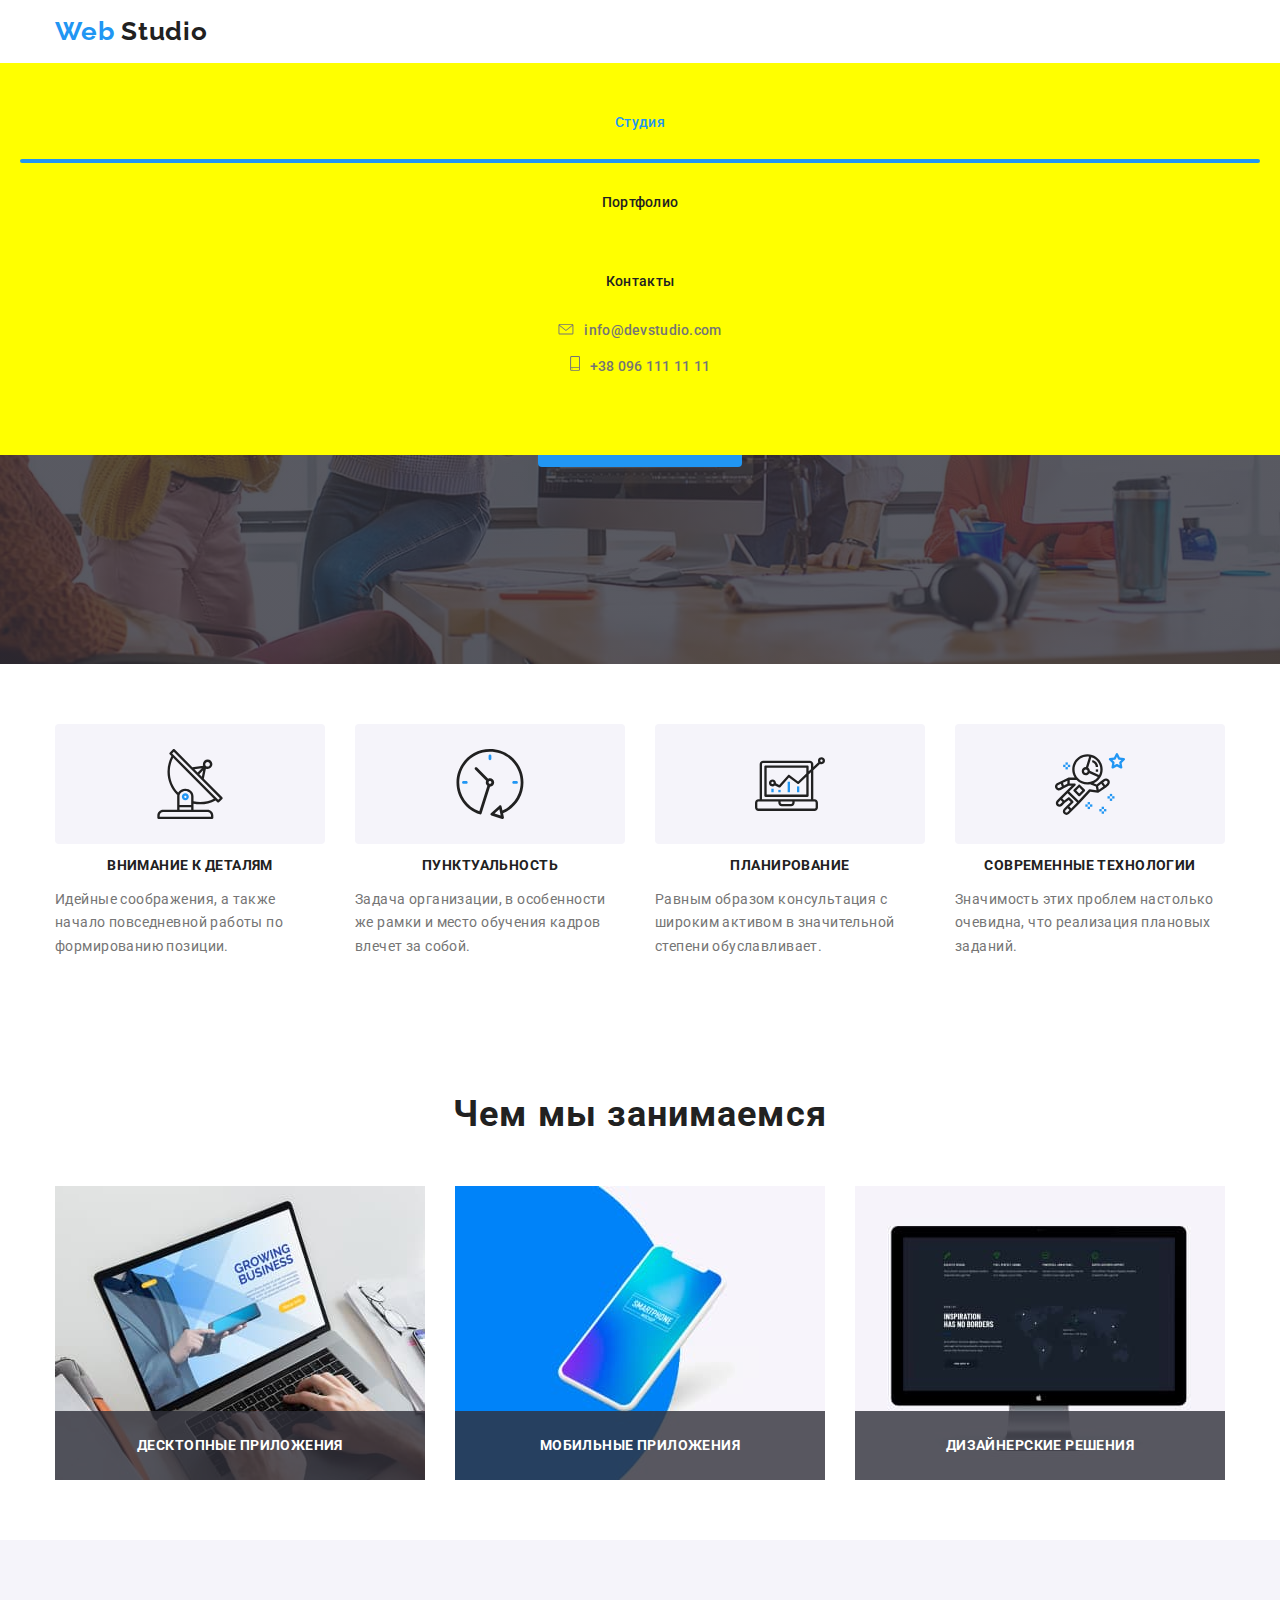
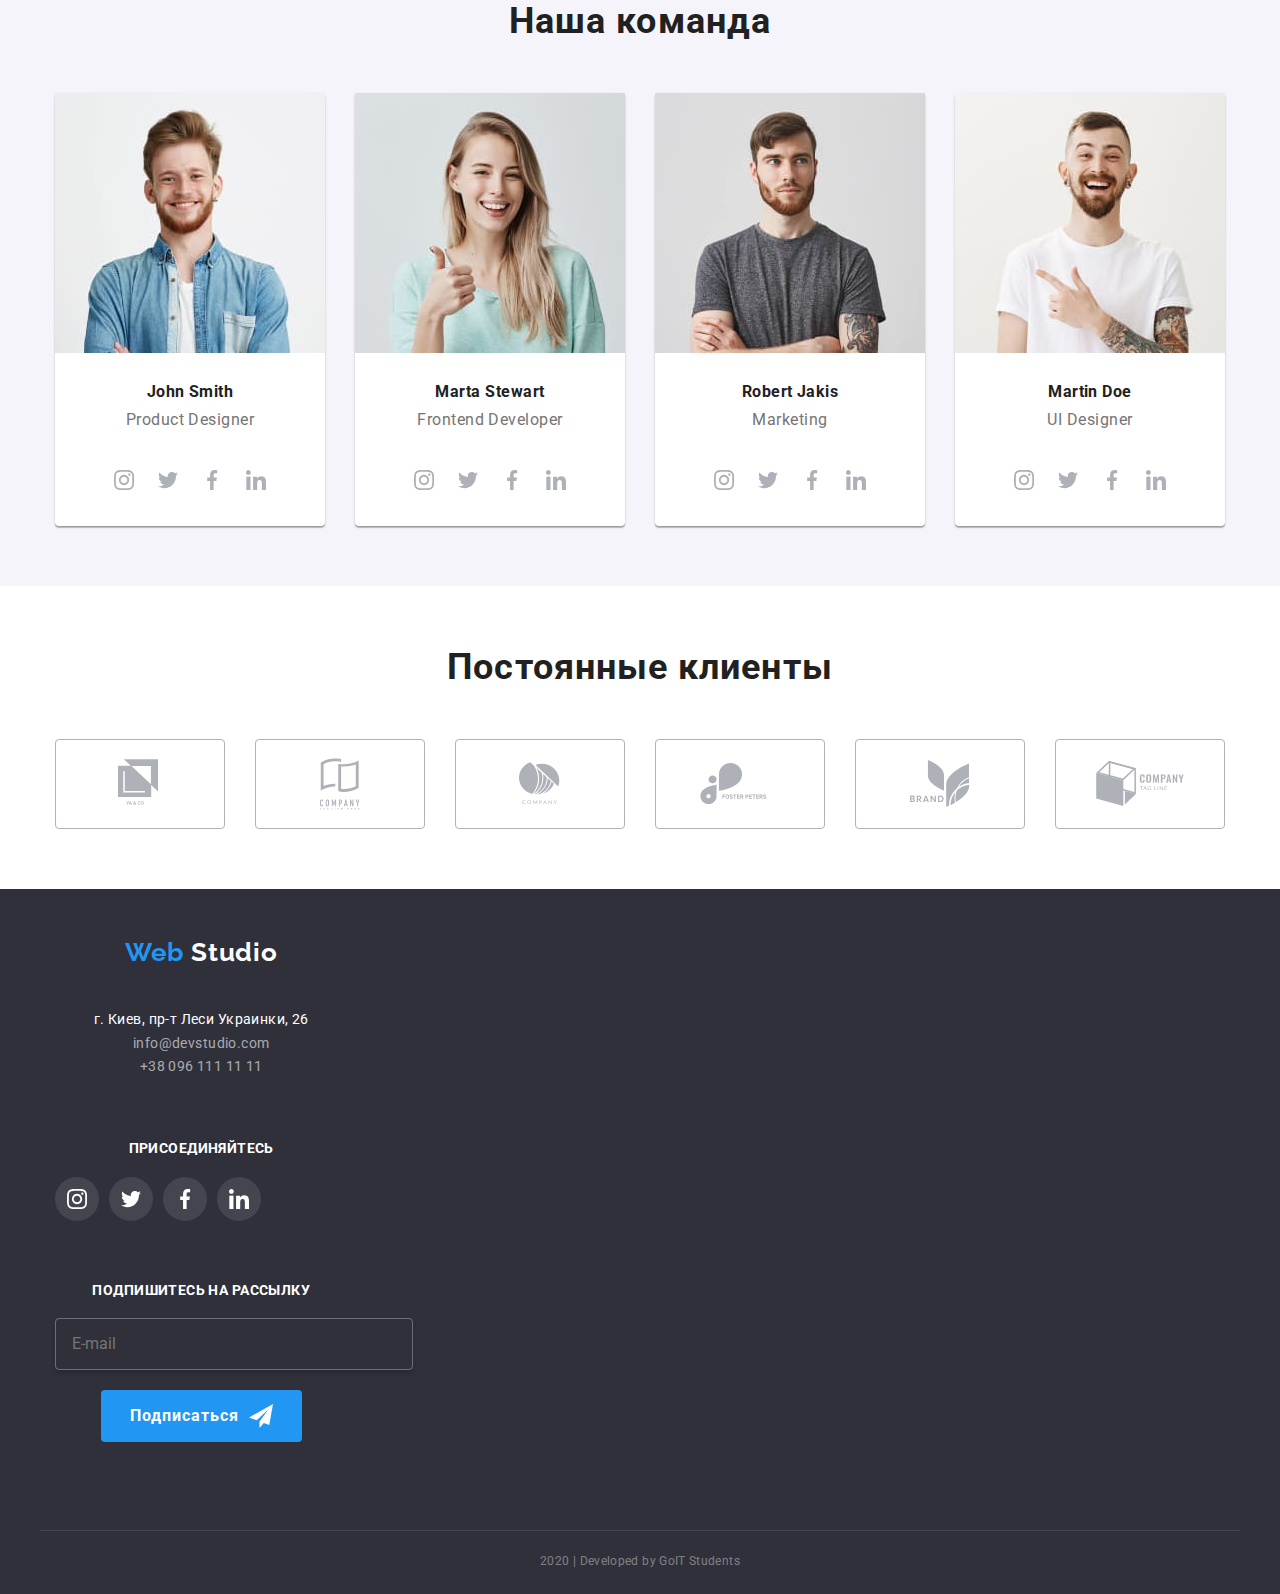
==== index.html @ 7d6faa18 "Додає можливість закриття/відкриття меню для мобільної версії" ====
<!DOCTYPE html>
<html lang="ru">
  <head>
    <meta charset="UTF-8" />
    <meta name="viewport" content="width=device-width, initial-scale=1.0" />
    <title>Document</title>
    <link
      href="https://fonts.googleapis.com/css2?family=Raleway:wght@700&family=Roboto:wght@400;500;700;900&display=swap"
      rel="stylesheet"
    />

    <link rel="stylesheet" href="./css/main.min.css" />
  </head>

  <body>
    <!--Шапка-->
    <header class="page-header">
      <div class="container header-menu">
        <nav class="header-menu">
          <a href="./index.html" class="logo"
            >Web <span class="logo accent">Studio</span></a
          >

          <button
            class="menu-button is-open"
            area-expanded="false"
            data-menu-button
          >
            <svg
              width="24"
              height="16"
              aria-label="Переключатель мобильного меню"
            >
              <use class="menu-open" href="./images/sprite.svg#menu-icon"></use>
              <use
                class="menu-close"
                href="./images/sprite.svg#close-form-icon"
              ></use>
            </svg>
          </button>

          <div class="menu-container" id="menu-container" data-menu>
            <ul class="site-nav">
              <li class="item">
                <a href="./index.html" class="current page">Студия</a>
              </li>
              <li class="item">
                <a href="./portfolio.html" class="page">Портфолио</a>
              </li>
              <li class="item"><a href="#" class="page">Контакты</a></li>
            </ul>

            <ul class="contacts-list">
              <li class="item">
                <a href="mailto:info@devstudio.com" class="contact-link">
                  <svg class="envelope-icon">
                    <use href="./images/sprite.svg#envelope-icon"></use></svg
                  >info@devstudio.com
                </a>
              </li>
              <li class="item">
                <a href="tel:+380961111111" class="contact-link">
                  <svg class="smartphone-icon">
                    <use href="./images/sprite.svg#smartphone-icon"></use></svg
                  >+38 096 111 11 11</a
                >
              </li>
            </ul>
          </div>
        </nav>
      </div>
    </header>

    <main>
      <!--Герой-->
      <section class="hero">
        <div class="hero-content">
          <h1 class="hero-title">эффективные решения для вашего бизнеса</h1>
          <button data-modal-open class="button">Заказать услугу</button>
        </div>
      </section>

      <!--Наши преимущества-->
      <section class="section">
        <div class="container">
          <h2 class="section-title visually-hidden">Наши преимущества</h2>
          <ul class="advantages-list">
            <li class="advantages-item">
              <div class="advantages-icon">
                <svg width="70" height="70">
                  <use href="./images/sprite.svg#antenna-icon"></use>
                </svg>
              </div>
              <h3 class="advantages-title">Внимание к деталям</h3>
              <p class="text">
                Идейные соображения, а также начало повседневной работы по
                формированию позиции.
              </p>
            </li>
            <li class="advantages-item">
              <div class="advantages-icon">
                <svg width="70" height="70">
                  <use href="./images/sprite.svg#clock-icon"></use>
                </svg>
              </div>
              <h3 class="advantages-title">Пунктуальность</h3>
              <p class="text">
                Задача организации, в особенности же рамки и место обучения
                кадров влечет за собой.
              </p>
            </li>
            <li class="advantages-item">
              <div class="advantages-icon">
                <svg width="70" height="70">
                  <use href="./images/sprite.svg#diagram-icon"></use>
                </svg>
              </div>
              <h3 class="advantages-title">Планирование</h3>
              <p class="text">
                Равным образом консультация с широким активом в значительной
                степени обуславливает.
              </p>
            </li>
            <li class="advantages-item">
              <div class="advantages-icon">
                <svg width="70" height="70">
                  <use href="./images/sprite.svg#astronaut-icon"></use>
                </svg>
              </div>
              <h3 class="advantages-title">Современные технологии</h3>
              <p class="text">
                Значимость этих проблем настолько очевидна, что реализация
                плановых заданий.
              </p>
            </li>
          </ul>
        </div>
      </section>

      <!--Чем мы занимаемся-->
      <section class="section">
        <div class="container">
          <h2 class="section-title">Чем мы занимаемся</h2>
          <ul class="services-list">
            <li class="item">
              <img
                src="./images/project-9.jpg"
                alt="человек работающий за компьютером"
                width="370"
                height="294"
              />
              <h3 class="service-title">Десктопные приложения</h3>
            </li>
            <li class="item">
              <img
                src="./images/phone.jpg"
                alt="смартфон"
                width="370"
                height="294"
              />
              <h3 class="service-title">Мобильные приложения</h3>
            </li>
            <li class="item">
              <img
                src="./images/project-6.jpg"
                alt="экран компьютера с дизайном программы"
                width="370"
                height="294"
              />
              <h3 class="service-title">Дизайнерские решения</h3>
            </li>
          </ul>
        </div>
      </section>

      <!--Наша команда-->
      <section class="section background">
        <div class="container">
          <h2 class="section-title">Наша команда</h2>
          <ul class="team-list">
            <li class="worker-card">
              <img
                class="photo"
                src="./images/smith-photo.jpg"
                alt="фото Джона Смитта"
                width="270"
                height="260"
              />
              <div class="worker-info">
                <h3 class="worker-name">John Smith</h3>
                <p class="worker-profession">Product Designer</p>
                <ul class="socials-list">
                  <li>
                    <a
                      href="#"
                      aria-label="Ссылка на Instagram"
                      class="socials-link"
                    >
                      <svg width="20" height="20">
                        <use
                          href="./images/sprite.svg#instagram-icon"
                        ></use></svg
                    ></a>
                  </li>
                  <li>
                    <a
                      href="#"
                      aria-label="Ссылка на Twitter"
                      class="socials-link"
                      ><svg width="20" height="20">
                        <use href="./images/sprite.svg#twitter-icon"></use></svg
                    ></a>
                  </li>
                  <li>
                    <a
                      href="#"
                      aria-label="Ссылка на Facebook"
                      class="socials-link"
                    >
                      <svg width="20" height="20">
                        <use
                          href="./images/sprite.svg#facebook-icon"
                        ></use></svg
                    ></a>
                  </li>
                  <li>
                    <a
                      href="#"
                      aria-label="Ссылка на Linkedin"
                      class="socials-link"
                      ><svg width="20" height="20">
                        <use
                          href="./images/sprite.svg#linkedin-icon"
                        ></use></svg
                    ></a>
                  </li>
                </ul>
              </div>
            </li>

            <li class="worker-card">
              <img
                class="photo"
                src="./images/steward-photo.jpg"
                alt="фото Марты Стюарт"
                width="270"
                height="260"
              />
              <div class="worker-info">
                <h3 class="worker-name">Marta Stewart</h3>
                <p class="worker-profession">Frontend Developer</p>
                <ul class="socials-list">
                  <li>
                    <a
                      href="#"
                      aria-label="Ссылка на Instagram"
                      class="sd socials-link"
                    >
                      <svg width="20" height="20">
                        <use
                          href="./images/sprite.svg#instagram-icon"
                        ></use></svg
                    ></a>
                  </li>
                  <li>
                    <a
                      href="#"
                      aria-label="Ссылка на Twitter"
                      class="socials-link"
                      ><svg width="20" height="20">
                        <use href="./images/sprite.svg#twitter-icon"></use></svg
                    ></a>
                  </li>
                  <li>
                    <a
                      href="#"
                      aria-label="Ссылка на Facebook"
                      class="socials-link"
                    >
                      <svg width="20" height="20">
                        <use
                          href="./images/sprite.svg#facebook-icon"
                        ></use></svg
                    ></a>
                  </li>
                  <li>
                    <a
                      href="#"
                      aria-label="Ссылка на Linkedin"
                      class="socials-link"
                      ><svg width="20" height="20">
                        <use
                          href="./images/sprite.svg#linkedin-icon"
                        ></use></svg
                    ></a>
                  </li>
                </ul>
              </div>
            </li>

            <li class="worker-card">
              <img
                class="photo"
                src="./images/jakis-photo.jpg"
                alt="фото Роберта Джекиса"
                width="270"
                height="260"
              />
              <div class="worker-info">
                <h3 class="worker-name">Robert Jakis</h3>
                <p class="worker-profession">Marketing</p>
                <ul class="socials-list">
                  <li>
                    <a
                      href="#"
                      aria-label="Ссылка на Instagram"
                      class="socials-link"
                    >
                      <svg width="20" height="20">
                        <use
                          href="./images/sprite.svg#instagram-icon"
                        ></use></svg
                    ></a>
                  </li>
                  <li>
                    <a
                      href="#"
                      aria-label="Ссылка на Twitter"
                      class="socials-link"
                      ><svg width="20" height="20">
                        <use href="./images/sprite.svg#twitter-icon"></use></svg
                    ></a>
                  </li>
                  <li>
                    <a
                      href="#"
                      aria-label="Ссылка на Facebook"
                      class="socials-link"
                    >
                      <svg width="20" height="20">
                        <use
                          href="./images/sprite.svg#facebook-icon"
                        ></use></svg
                    ></a>
                  </li>
                  <li>
                    <a
                      href="#"
                      aria-label="Ссылка на Linkedin"
                      class="socials-link"
                      ><svg width="20" height="20">
                        <use
                          href="./images/sprite.svg#linkedin-icon"
                        ></use></svg
                    ></a>
                  </li>
                </ul>
              </div>
            </li>

            <li class="worker-card">
              <img
                class="photo"
                src="./images/doe-photo.jpg"
                alt="фото Мартина Доу"
                width="270"
                height="260"
              />
              <div class="worker-info">
                <h3 class="worker-name">Martin Doe</h3>
                <p class="worker-profession">UI Designer</p>
                <ul class="socials-list">
                  <li>
                    <a
                      href="#"
                      aria-label="Ссылка на Instagram"
                      class="socials-link"
                    >
                      <svg width="20" height="20">
                        <use
                          href="./images/sprite.svg#instagram-icon"
                        ></use></svg
                    ></a>
                  </li>
                  <li>
                    <a
                      href="#"
                      aria-label="Ссылка на Twitter"
                      class="socials-link"
                      ><svg width="20" height="20">
                        <use href="./images/sprite.svg#twitter-icon"></use></svg
                    ></a>
                  </li>
                  <li>
                    <a
                      href="#"
                      aria-label="Ссылка на Facebook"
                      class="socials-link"
                    >
                      <svg width="20" height="20">
                        <use
                          href="./images/sprite.svg#facebook-icon"
                        ></use></svg
                    ></a>
                  </li>
                  <li>
                    <a
                      href="#"
                      aria-label="Ссылка на Linkedin"
                      class="socials-link"
                      ><svg width="20" height="20">
                        <use
                          href="./images/sprite.svg#linkedin-icon"
                        ></use></svg
                    ></a>
                  </li>
                </ul>
              </div>
            </li>
          </ul>
        </div>
      </section>

      <!--Постоянные клиенты-->
      <section class="section">
        <div class="container">
          <h2 class="section-title">Постоянные клиенты</h2>
          <ul class="clients-list">
            <li class="client-item">
              <a href="#" class="client-link">
                <svg width="44.27" height="49.23">
                  <use href="./images/sprite.svg#logo-1"></use>
                </svg>
              </a>
            </li>
            <li class="client-item">
              <a href="#" class="client-link">
                <svg width="40" height="52">
                  <use href="./images/sprite.svg#logo-2"></use>
                </svg>
              </a>
            </li>
            <li class="client-item">
              <a href="#" class="client-link">
                <svg width="41" height="42.6">
                  <use href="./images/sprite.svg#logo-3"></use></svg
              ></a>
            </li>
            <li class="client-item">
              <a href="#" class="client-link">
                <svg width="79.66" height="42.02">
                  <use href="./images/sprite.svg#logo-4"></use>
                </svg>
              </a>
            </li>
            <li class="client-item">
              <a href="#" class="client-link">
                <svg width="59" height="47">
                  <use href="./images/sprite.svg#logo-5"></use></svg
              ></a>
            </li>
            <li class="client-item">
              <a href="#" class="client-link">
                <svg class="icon" width="88.48" height="45.44">
                  <use href="./images/sprite.svg#logo-6"></use></svg
              ></a>
            </li>
          </ul>
        </div>
      </section>
    </main>

    <!--Футер-->

    <footer class="footer">
      <div class="container footer-section">
        <div class="address">
          <a href="./index.html" class="logo"
            >Web <span class="logo inverse">Studio</span></a
          >
          <address>
            <ul class="footer-contacts">
              <li class="address-info">г. Киев, пр-т Леси Украинки, 26</li>
              <li>
                <a href="mailto:info@devstudio.com" class="contacts-link"
                  >info@devstudio.com</a
                >
              </li>
              <li>
                <a href="tel:+380961111111" class="contacts-link"
                  >+38 096 111 11 11</a
                >
              </li>
            </ul>
          </address>
        </div>

        <div class="sign-us">
          <b class="label">присоединяйтесь</b>
          <ul class="footer-socials">
            <li class="item">
              <a href="#" aria-label="Ссылка на Instagram" class="socials-link">
                <svg width="20" height="20">
                  <use href="./images/sprite.svg#instagram-icon"></use></svg
              ></a>
            </li>
            <li class="item">
              <a href="#" aria-label="Ссылка на Twitter" class="socials-link"
                ><svg width="20" height="20">
                  <use href="./images/sprite.svg#twitter-icon"></use></svg
              ></a>
            </li>
            <li class="item">
              <a href="#" aria-label="Ссылка на Facebook" class="socials-link">
                <svg width="20" height="20">
                  <use href="./images/sprite.svg#facebook-icon"></use>
                </svg>
              </a>
            </li>
            <li class="item">
              <a href="#" aria-label="Ссылка на Linkedin" class="socials-link"
                ><svg width="20" height="20">
                  <use href="./images/sprite.svg#linkedin-icon"></use></svg
              ></a>
            </li>
          </ul>
        </div>

        <div class="sign-us">
          <b class="label">подпишитесь на рассылку</b>
          <form class="sign-form">
            <input class="sign-input" type="email" placeholder="E-mail" />
            <button class="sign-button button" type="submit">
              Подписаться
              <svg class="sign-icon" width="24" height="24">
                <use href="./images/sprite.svg#send-icon"></use>
              </svg>
            </button>
          </form>
        </div>
      </div>
      <p class="copyright">2020 | Developed by GoIT Students</p>
    </footer>

    <!--Модальне вікно з формою-->
    <div data-modal class="backdrop is-hidden">
      <div class="modal">
        <form class="connection-form">
          <b class="form-title">Оставьте свои данные, мы вам перезвоним</b>

          <label class="form-field">
            <input type="text" class="form-input" name="name" placeholder=" " />
            <span class="form-label">Имя</span>
            <svg class="form-icon" width="18" height="18">
              <use href="./images/sprite.svg#person-form-icon"></use>
            </svg>
          </label>

          <label class="form-field">
            <input type="tel" class="form-input" name="name" placeholder=" " />
            <span class="form-label">Телефон</span>
            <svg class="form-icon" width="18" height="18">
              <use href="./images/sprite.svg#phone-form-icon"></use>
            </svg>
          </label>

          <label class="form-field">
            <input
              type="email"
              class="form-input"
              name="name"
              placeholder=" "
            />
            <span class="form-label">Почта</span>
            <svg class="form-icon" width="18" height="18">
              <use href="./images/sprite.svg#email-form-icon"></use>
            </svg>
          </label>

          <div class="form-field">
            <textarea
              class="textarea"
              name="comment"
              placeholder="Комментарий"
            ></textarea>
          </div>

          <label class="form-field">
            <input
              type="checkbox"
              class="checkbox visually-hidden"
              name="policy"
            />
            <span class="checkbox-icon"></span>
            <span class="agreement-text"
              >Соглашаюсь с рассылкой и принимаю</span
            >
            <a href="#" class="agreement-link" target="blank"
              >Условия договора</a
            >
          </label>

          <button class="button form-button" type="submit">Отправить</button>
        </form>
        <button data-modal-close class="close-button">
          <svg width="11" height="11">
            <use href="./images/sprite.svg#close-form-icon"></use>
          </svg>
        </button>
      </div>
    </div>
    <script src="./js/modal.js"></script>
    <script src="./js/menu.js"></script>
  </body>
</html>
---- css/main.min.css ----
.site-nav,.advantages-list,.services-list,.team-list,.socials-list,.contacts-list,.footer-contacts,.footer-socials,.filter,.portfolio,.clients-list{padding:0;margin:0;list-style:none}.site-nav .page,.logo,.socials-list .socials-link,.contact-link,.footer-contacts .contacts-link,.portfolio-link{text-decoration:none}.socials-list .socials-link,.footer-socials .socials-link{display:-webkit-box;display:-ms-flexbox;display:flex;-webkit-box-pack:center;-ms-flex-pack:center;justify-content:center;padding:12px;width:44px;height:44px;border-radius:50%;-webkit-transition:fill 250ms cubic-bezier(0.4, 0, 0.2, 1);transition:fill 250ms cubic-bezier(0.4, 0, 0.2, 1)}.socials-list .socials-link:hover,.footer-socials .socials-link:hover,.socials-list .socials-link:focus,.footer-socials .socials-link:focus{background-color:#2196f3}/*! modern-normalize v0.6.0 | MIT License | https://github.com/sindresorhus/modern-normalize */*,*::before,*::after{-webkit-box-sizing:border-box;box-sizing:border-box}:root{-moz-tab-size:4;-o-tab-size:4;tab-size:4}html{line-height:1.15;-webkit-text-size-adjust:100%}body{margin:0}body{font-family:system-ui,-apple-system,"Segoe UI",Roboto,Helvetica,Arial,sans-serif,"Apple Color Emoji","Segoe UI Emoji"}hr{height:0}abbr[title]{-webkit-text-decoration:underline dotted;text-decoration:underline dotted}b,strong{font-weight:bolder}code,kbd,samp,pre{font-family:SFMono-Regular, Consolas, "Liberation Mono", Menlo, monospace;font-size:1em}small{font-size:80%}sub,sup{font-size:75%;line-height:0;position:relative;vertical-align:baseline}sub{bottom:-0.25em}sup{top:-0.5em}button,input,optgroup,select,textarea{font-family:inherit;font-size:100%;line-height:1.15;margin:0}button,select{text-transform:none}button,[type="button"],[type="reset"],[type="submit"]{-webkit-appearance:button}button::-moz-focus-inner,[type="button"]::-moz-focus-inner,[type="reset"]::-moz-focus-inner,[type="submit"]::-moz-focus-inner{border-style:none;padding:0}button:-moz-focusring,[type="button"]:-moz-focusring,[type="reset"]:-moz-focusring,[type="submit"]:-moz-focusring{outline:1px dotted ButtonText}fieldset{padding:0.35em 0.75em 0.625em}legend{padding:0}progress{vertical-align:baseline}[type="number"]::-webkit-inner-spin-button,[type="number"]::-webkit-outer-spin-button{height:auto}[type="search"]{-webkit-appearance:textfield;outline-offset:-2px}[type="search"]::-webkit-search-decoration{-webkit-appearance:none}::-webkit-file-upload-button{-webkit-appearance:button;font:inherit}summary{display:list-item}html{-webkit-box-sizing:border-box;box-sizing:border-box}*,*::before,*::after{-webkit-box-sizing:inherit;box-sizing:inherit}body{color:#757575;font-family:Roboto, sans-serif}img{display:block;max-width:100%;height:auto}.container{margin-left:auto;margin-right:auto;padding-left:15px;padding-right:15px}@media screen and (min-width: 480px){.container{width:480px}}@media screen and (min-width: 768px){.container{width:768px}}@media screen and (min-width: 1200px){.container{width:1200px}}.visually-hidden{position:absolute;width:1px;height:1px;margin:-1px;border:0;padding:0;clip:rect(0 0 0 0);overflow:hidden}.page-header{padding-top:16px;padding-bottom:16px;border-bottom:1px solid #ececec}.site-nav .item{position:relative}.site-nav .page{display:block;padding-top:32px;padding-bottom:32px;color:#212121;font-weight:500;font-size:14px;line-height:1.1;letter-spacing:0.02em;-webkit-transition:color 250ms cubic-bezier(0.4, 0, 0.2, 1);transition:color 250ms cubic-bezier(0.4, 0, 0.2, 1)}.site-nav .page :hover,.site-nav .page :focus{color:#2196f3}.logo{display:inline-block;color:#2196f3;font-family:Raleway, sans-serif;font-weight:700;font-size:26px;line-height:1.2;letter-spacing:0.03em}.logo.accent{color:#212121}.address .logo{margin-bottom:20px}.logo.inverse{color:#fff}.hero-title{margin-top:0;margin-bottom:30px;color:#fff;font-weight:900;font-size:26px;line-height:1.6;letter-spacing:0.06em;text-transform:uppercase}@media screen and (min-width: 1200px){.hero-title{font-size:44px;line-height:1.4}}.hero{display:-webkit-box;display:-ms-flexbox;display:flex;-webkit-box-pack:center;-ms-flex-pack:center;justify-content:center;-webkit-box-align:center;-ms-flex-align:center;align-items:center;margin-left:auto;margin-right:auto;text-align:center;max-width:1600px;height:600px;background-image:-webkit-gradient(linear, left top, left bottom, from(rgba(47,48,58,0.8)), to(rgba(47,48,58,0.8))),url(../images/hero-img.jpg);background-image:linear-gradient(rgba(47,48,58,0.8), rgba(47,48,58,0.8)),url(../images/hero-img.jpg);background-position:center;background-repeat:no-repeat;background-size:cover}.hero-content{width:360px}@media screen and (min-width: 1200px){.hero-content{width:696px}}.button{display:inline-block;border:1px solid transparent;border-radius:4px;padding:10px 32px;min-width:200px;color:#fff;background-color:#2196f3;font-weight:700;font-size:16px;line-height:1.9;-webkit-box-align:center;-ms-flex-align:center;align-items:center;text-align:center;letter-spacing:0.06em;text-decoration:none;-webkit-transition:color 250ms cubic-bezier(0.4, 0, 0.2, 1);transition:color 250ms cubic-bezier(0.4, 0, 0.2, 1)}.button:hover,.button:focus{background-color:#fff;color:#2196f3;border-color:#2196f3;outline-color:#2196f3}.section{padding-top:60px;padding-bottom:60px}.section-title{margin-top:0;margin-bottom:50px;color:#212121;font-weight:700;font-size:36px;line-height:1.2;letter-spacing:0.03em;text-align:center}.advantages-list{margin:-15px}@media screen and (min-width: 768px){.advantages-list{display:-webkit-box;display:-ms-flexbox;display:flex;-ms-flex-wrap:wrap;flex-wrap:wrap}}.advantages-list .text{font-size:14px;line-height:1.7;letter-spacing:0.03em}.advantages-item{margin:15px}@media screen and (min-width: 768px){.advantages-item{width:calc((100% - 30px * 2) / 2)}}@media screen and (min-width: 1200px){.advantages-item{width:calc((100% - 30px * 4) / 4)}}.advantages-title{margin-bottom:10px;text-align:center;color:#212121;font-weight:700;font-size:14px;line-height:1.1;letter-spacing:0.03em;text-transform:uppercase}.advantages-icon{display:-webkit-box;display:-ms-flexbox;display:flex;-webkit-box-pack:center;-ms-flex-pack:center;justify-content:center;padding-top:25px;padding-bottom:25px;background-color:#f5f4fa;border-radius:4px}.services-list{display:-webkit-box;display:-ms-flexbox;display:flex}@media screen and (max-width: 1199px){.services-list{display:none}}.services-list .item{position:relative;width:calc((100% - 60px) / 3)}.services-list .item:not(:last-child){margin-right:30px}.service-title{position:absolute;left:0;bottom:0;margin-top:0;margin-bottom:0;padding-top:27px;padding-bottom:27px;width:100%;color:#fff;font-size:14px;line-height:1.1;text-align:center;letter-spacing:0.03em;text-transform:uppercase;background-color:rgba(47,48,58,0.8)}.section.background{background-color:#f5f4fa}@media screen and (min-width: 768px){.team-list{display:-webkit-box;display:-ms-flexbox;display:flex;-ms-flex-wrap:wrap;flex-wrap:wrap;margin:-15px}}.worker-card{margin:15px;-webkit-box-shadow:0px 2px 1px rgba(0,0,0,0.2),0px 1px 1px rgba(0,0,0,0.14),0px 1px 3px rgba(0,0,0,0.12);box-shadow:0px 2px 1px rgba(0,0,0,0.2),0px 1px 1px rgba(0,0,0,0.14),0px 1px 3px rgba(0,0,0,0.12);border-radius:4px;background-color:#fff}@media screen and (min-width: 768px){.worker-card{width:calc((100% - 30px * 2) / 2)}}@media screen and (min-width: 1200px){.worker-card{width:calc((100% - 30px * 4) / 4)}}.socials-list{display:-webkit-box;display:-ms-flexbox;display:flex;-webkit-box-pack:center;-ms-flex-pack:center;justify-content:center}.socials-list .socials-link{fill:#afb1b8}.socials-list .socials-link:hover,.socials-list .socials-link:focus{fill:#fff}.worker-info{padding-top:30px;padding-bottom:24px;padding-right:32px;padding-left:32px;text-align:center}.worker-name{margin-top:0;margin-bottom:10px;color:#212121;font-size:16px;line-height:1.1;text-align:center;letter-spacing:0.03em}.worker-profession{margin-top:0;margin-bottom:29px;font-size:16px;line-height:1.1;text-align:center;letter-spacing:0.03em}.contacts-list{margin-bottom:60px}.contacts-list .item{margin-bottom:16px}.contact-link{color:#757575;font-weight:500;font-size:14px;line-height:1.1;letter-spacing:0.02em;-webkit-transition:color 250ms cubic-bezier(0.4, 0, 0.2, 1);transition:color 250ms cubic-bezier(0.4, 0, 0.2, 1)}.contact-link:hover,.contact-link:focus{color:#2196f3}.envelope-icon{width:16px;height:11.2px;margin-right:10px;fill:#757575;-webkit-transition:color 250ms cubic-bezier(0.4, 0, 0.2, 1);transition:color 250ms cubic-bezier(0.4, 0, 0.2, 1)}.contact-link:hover .envelope-icon,.contact-link:focus .envelope-icon{fill:#2196f3}.smartphone-icon{width:10px;height:14.94px;margin-right:10px;fill:#757575;-webkit-transition:color 250ms cubic-bezier(0.4, 0, 0.2, 1);transition:color 250ms cubic-bezier(0.4, 0, 0.2, 1)}.contact-link:hover .smartphone-icon,.contacts-link:focus .smartphone-icon{fill:#2196f3}.footer{background-color:#2f303a}.footer-section{display:-webkit-box;display:-ms-flexbox;display:flex;-webkit-box-orient:vertical;-webkit-box-direction:normal;-ms-flex-direction:column;flex-direction:column;-webkit-box-align:center;-ms-flex-align:center;align-items:center;padding-top:60px;padding-bottom:60px;padding-left:15px;padding-right:15px}@media screen and (min-width: 1200px){.footer-section{-webkit-box-align:baseline;-ms-flex-align:baseline;align-items:baseline;padding-top:48px;padding-bottom:28px}}.footer-contacts{margin-bottom:60px;text-align:center}.footer-contacts .contacts-link{font-style:normal;color:rgba(255,255,255,0.6);font-size:14px;line-height:1.7;letter-spacing:0.03em;-webkit-transition:color 250ms cubic-bezier(0.4, 0, 0.2, 1);transition:color 250ms cubic-bezier(0.4, 0, 0.2, 1)}.footer-contacts .contacts-link:hover,.footer-contacts .contacts-link:focus{color:#2196f3}.address{text-align:center}@media screen and (min-width: 1200px){.address{width:calc(100% / 4)}}.address-info{font-style:normal;color:#fff;font-size:14px;line-height:1.7;letter-spacing:0.03em}.footer-socials{display:-webkit-box;display:-ms-flexbox;display:flex}.footer-socials .item{margin-right:10px}.footer-socials .socials-link{background-color:rgba(255,255,255,0.1);fill:#fff;-webkit-transition:background-color 250ms cubic-bezier(0.4, 0, 0.2, 1);transition:background-color 250ms cubic-bezier(0.4, 0, 0.2, 1)}.label{display:inline-block;margin-bottom:20px;color:#fff;font-weight:700;font-size:14px;line-height:1.1;letter-spacing:0.03em;text-transform:uppercase;text-align:center}.sign-us{margin-bottom:60px;text-align:center}@media screen and (min-width: 1200px){.sign-us{width:calc(100% / 4)}}.sign-button{display:-webkit-box;display:-ms-flexbox;display:flex;padding:10px 28px;-webkit-box-align:center;-ms-flex-align:center;align-items:center;margin-left:auto;margin-right:auto}.sign-icon{display:inline-block;margin-left:10px;fill:#fff;-webkit-transition:fill 250ms cubic-bezier(0.4, 0, 0.2, 1);transition:fill 250ms cubic-bezier(0.4, 0, 0.2, 1)}.button:hover .sign-icon{fill:#2196f3}.sign-input{margin-bottom:20px;width:358px;padding:15px 16px;font-size:16px;line-height:1.25;color:#fff;border:1px solid rgba(255,255,255,0.3);outline:#2196f3;-webkit-box-sizing:border-box;box-sizing:border-box;-webkit-box-shadow:0px 4px 4px rgba(0,0,0,0.15);box-shadow:0px 4px 4px rgba(0,0,0,0.15);border-radius:4px;background:rgba(0,0,0,0)}.sign-input:hover,.sign-input:focus{border-color:#2196f3;outline-color:#2196f3}.copyright{display:none}@media screen and (min-width: 1200px){.copyright{display:block;margin-bottom:0;margin-top:0;margin-left:auto;margin-right:auto;padding-top:18px;padding-bottom:21px;padding-left:15px;padding-right:15px;border-top:1px solid rgba(255,255,255,0.1);width:1200px;color:rgba(255,255,255,0.4);font-size:12px;line-height:2;text-align:center;letter-spacing:0.03em}}.portfolio .link{color:#212121}.filter{display:-webkit-box;display:-ms-flexbox;display:flex;-webkit-box-pack:center;-ms-flex-pack:center;justify-content:center;margin-bottom:50px}.filter .item{margin-right:8px}.filter-button{padding-top:6px;padding-bottom:6px;padding-left:22px;padding-right:22px;border:transparent;border-radius:4px;font-weight:500;font-size:16px;line-height:1.6;text-align:center;letter-spacing:0.03em;color:#212121;background-color:#f5f4fa;-webkit-transition:background-color 250ms cubic-bezier(0.4, 0, 0.2, 1);transition:background-color 250ms cubic-bezier(0.4, 0, 0.2, 1)}.portfolio .filter-button:hover,.portfolio .filter-button:focus{color:#fff;background-color:#2196f3;-webkit-box-shadow:0px 2px 2px rgba(0,0,0,0.12),0px 1px 2px rgba(0,0,0,0.08),0px 3px 1px rgba(0,0,0,0.1);box-shadow:0px 2px 2px rgba(0,0,0,0.12),0px 1px 2px rgba(0,0,0,0.08),0px 3px 1px rgba(0,0,0,0.1)}.portfolio{display:-webkit-box;display:-ms-flexbox;display:flex;-ms-flex-wrap:wrap;flex-wrap:wrap;-webkit-box-pack:justify;-ms-flex-pack:justify;justify-content:space-between}.portfolio-card{width:calc((100% - 60px) / 3);border-top-left-radius:5px;border-top-right-radius:5px;margin-right:30px;margin-bottom:30px;border:1px solid #eeeeee;border-radius:5px}.portfolio-card:nth-child(3n){margin-right:0}.portfolio-card:nth-last-child(-n+3){margin-bottom:0}.portfolio-card:hover,.portfolio-card:focus{-webkit-box-shadow:1px 4px 6px rgba(0,0,0,0.16),0px 4px 4px rgba(0,0,0,0.06),0px 1px 1px rgba(0,0,0,0.12);box-shadow:1px 4px 6px rgba(0,0,0,0.16),0px 4px 4px rgba(0,0,0,0.06),0px 1px 1px rgba(0,0,0,0.12)}.portfolio-link{display:block}.portfolio-description{padding-top:20px;padding-bottom:20px;padding-right:24px;padding-left:24px}.portfolio-item{margin-top:0;margin-bottom:4px;font-weight:700;font-size:18px;line-height:2;letter-spacing:0.06em;color:#212121}.portfolio-type{margin-top:0;margin-bottom:0;color:#757575;font-size:16px;line-height:1.9;letter-spacing:0.03em}.portfolio-top{position:relative;overflow:hidden}.content-overlay{position:absolute;display:inline-block;bottom:0;left:0;width:100%;height:100%;margin:0;padding:63px 24px;font-size:18px;line-height:1.6;letter-spacing:0.03em;color:#fff;background-color:rgba(33,150,243,0.9);-webkit-transform:translateY(100%);transform:translateY(100%);-webkit-transition:-webkit-transform 250ms cubic-bezier(0.4, 0, 0.2, 1);transition:-webkit-transform 250ms cubic-bezier(0.4, 0, 0.2, 1);transition:transform 250ms cubic-bezier(0.4, 0, 0.2, 1);transition:transform 250ms cubic-bezier(0.4, 0, 0.2, 1), -webkit-transform 250ms cubic-bezier(0.4, 0, 0.2, 1)}.portfolio-card .portfolio-link:hover .content-overlay,.portfolio-card .portfolio-link:focus .content-overlay{-webkit-transform:translateY(0);transform:translateY(0)}.site-nav .current.page{color:#2196f3}.site-nav .current.page::after{display:block;position:absolute;left:0;bottom:0;content:" ";width:100%;height:4px;background-color:#2196f3;border-radius:2px}.backdrop{position:fixed;top:0;left:0;width:100%;height:100%;background-color:#e5e5e5;-webkit-transition:250ms cubic-bezier(0.4, 0, 0.2, 1);transition:250ms cubic-bezier(0.4, 0, 0.2, 1)}.is-hidden{opacity:0;pointer-events:none;-webkit-transform:scale(1.5);transform:scale(1.5)}.modal{position:absolute;min-width:528px;top:50%;left:50%;-webkit-transform:translate(-50%, -50%);transform:translate(-50%, -50%);background-color:#fff}.connection-form{padding:40px;width:528px;-webkit-box-shadow:0px 2px 1px rgba(0,0,0,0.2),0px 1px 1px rgba(0,0,0,0.14),0px 1px 3px rgba(0,0,0,0.12);box-shadow:0px 2px 1px rgba(0,0,0,0.2),0px 1px 1px rgba(0,0,0,0.14),0px 1px 3px rgba(0,0,0,0.12);border-radius:4px}.form-title{display:inline-block;margin-top:0;margin-bottom:30px;font-weight:700;font-size:20px;line-height:1.2;text-align:center;letter-spacing:0.03em;color:#212121}.form-field{position:relative;display:block;width:100%;margin-bottom:28px}.form-label{position:absolute;top:50%;left:42px;-webkit-transform:translateY(-50%);transform:translateY(-50%);-webkit-transition:-webkit-transform 250ms cubic-bezier(0.4, 0, 0.2, 1);transition:-webkit-transform 250ms cubic-bezier(0.4, 0, 0.2, 1);transition:transform 250ms cubic-bezier(0.4, 0, 0.2, 1);transition:transform 250ms cubic-bezier(0.4, 0, 0.2, 1), -webkit-transform 250ms cubic-bezier(0.4, 0, 0.2, 1);font-size:14px;line-height:1.1;letter-spacing:0.01em;color:#757575}.form-input:focus+.form-label,.form-input:hover+.form-label,.form-input:not(:placeholder-shown)+.form-label{font-size:12px;color:#2196f3;border-color:#2196f3;-webkit-transform:translate(-25px, -40px);transform:translate(-25px, -40px)}.form-input{width:100%;margin:0;padding:12px 42px;font-size:14px;line-height:1.1;letter-spacing:0.01em;border:1px solid rgba(33,33,33,0.2);border-radius:4px}.form-input:focus{border-color:#2196f3;outline-color:#2196f3}.form-icon{position:absolute;top:50%;left:16px;-webkit-transform:translateY(-50%);transform:translateY(-50%);-webkit-transition:fill 250ms cubic-bezier(0.4, 0, 0.2, 1);transition:fill 250ms cubic-bezier(0.4, 0, 0.2, 1)}.form-input:focus ~ .form-icon,.form-input:hover ~ .form-icon,.form-input:not(:placeholder-shown) ~ .form-icon{fill:#2196f3}.textarea{resize:none;padding:12px 16px;width:100%;min-height:120px;border:1px solid rgba(33,33,33,0.2);border-radius:4px}.textarea:focus{border-color:#2196f3;outline-color:#2196f3}.checkbox-icon{display:inline-block;vertical-align:middle;width:15px;height:15px;margin-right:8px;border:2px solid #212121;border-radius:2px;-webkit-transition:fill 250ms cubic-bezier(0.4, 0, 0.2, 1);transition:fill 250ms cubic-bezier(0.4, 0, 0.2, 1)}.checkbox:checked+.checkbox-icon{border-color:#2196f3;background-color:#2196f3;background-image:url("../images/checkbox.svg");background-size:contain;background-origin:border-box}.agreement-text{font-size:14px;line-height:1.7;letter-spacing:0.03em}.agreement-link{display:inline-block;font-size:14px;line-height:1.7;letter-spacing:0.03em;color:#2196f3}.form-button{display:block;margin-left:auto;margin-right:auto;min-width:200px;height:50px;background-color:#2196f3;-webkit-box-shadow:0px 4px 4px rgba(0,0,0,0.15);box-shadow:0px 4px 4px rgba(0,0,0,0.15);border-radius:4px}.close-button{position:absolute;display:block;top:0;right:0;-webkit-transform:translate(25%, -25%);transform:translate(25%, -25%);width:30px;height:30px;background-color:#fff;border:none;outline:none;border-radius:50%;-webkit-box-shadow:0px 2px 1px rgba(0,0,0,0.2),0px 1px 1px rgba(0,0,0,0.14),0px 1px 3px rgba(0,0,0,0.12);box-shadow:0px 2px 1px rgba(0,0,0,0.2),0px 1px 1px rgba(0,0,0,0.14),0px 1px 3px rgba(0,0,0,0.12);overflow:hidden}.close-button:hover,.close-button:focus{fill:#2196f3}.clients-list{display:-webkit-box;display:-ms-flexbox;display:flex;-ms-flex-wrap:wrap;flex-wrap:wrap;margin:-15px}.client-item{margin:15px}@media screen and (min-width: 480px){.client-item{width:calc((100% - 30px * 2) / 2)}}@media screen and (min-width: 768px){.client-item{width:calc((100% - 30px * 3) / 3)}}@media screen and (min-width: 1200px){.client-item{width:calc((100% - 30px * 6) / 6)}}.client-link{display:-webkit-box;display:-ms-flexbox;display:flex;-webkit-box-pack:center;-ms-flex-pack:center;justify-content:center;-webkit-box-align:center;-ms-flex-align:center;align-items:center;height:90px;border:1px solid #afb1b8;border-radius:4px;fill:#afb1b8;-webkit-transition:fill 250ms cubic-bezier(0.4, 0, 0.2, 1),border 250ms cubic-bezier(0.4, 0, 0.2, 1);transition:fill 250ms cubic-bezier(0.4, 0, 0.2, 1),border 250ms cubic-bezier(0.4, 0, 0.2, 1)}.client-link:hover,.client-link:focus{fill:#2196f3;border:1px solid #2196f3}.menu-button{display:-webkit-inline-box;display:-ms-inline-flexbox;display:inline-flex;margin:0;padding:0;border:none;width:40px;height:40px;padding:10px;background-color:transparent;margin-right:23px;margin-left:auto;border:none;outline:none}.menu-button:hover .menu-open,.menu-button:focus .menu-open{fill:#2196f3}.menu-button:hover .menu-close,.menu-button:focus .menu-close{fill:#2196f3}@media screen and (min-width: 768px){.menu-button{display:none}}.menu-button .menu-close{display:none}.menu-button.is-open .menu-close{display:block}.menu-button.is-open .menu-open{display:none}.menu-container{position:absolute;top:100%;left:0;padding-top:60px;padding-bottom:60px;width:100%;text-align:center;padding:20px;background-color:yellow}@media screen and (max-width: 767px){.menu-container{display:none;position:absolute;top:100%;left:0;width:100%}.menu-container.is-open{display:block}}.page-header{position:relative}
/*# sourceMappingURL=main.min.css.map */
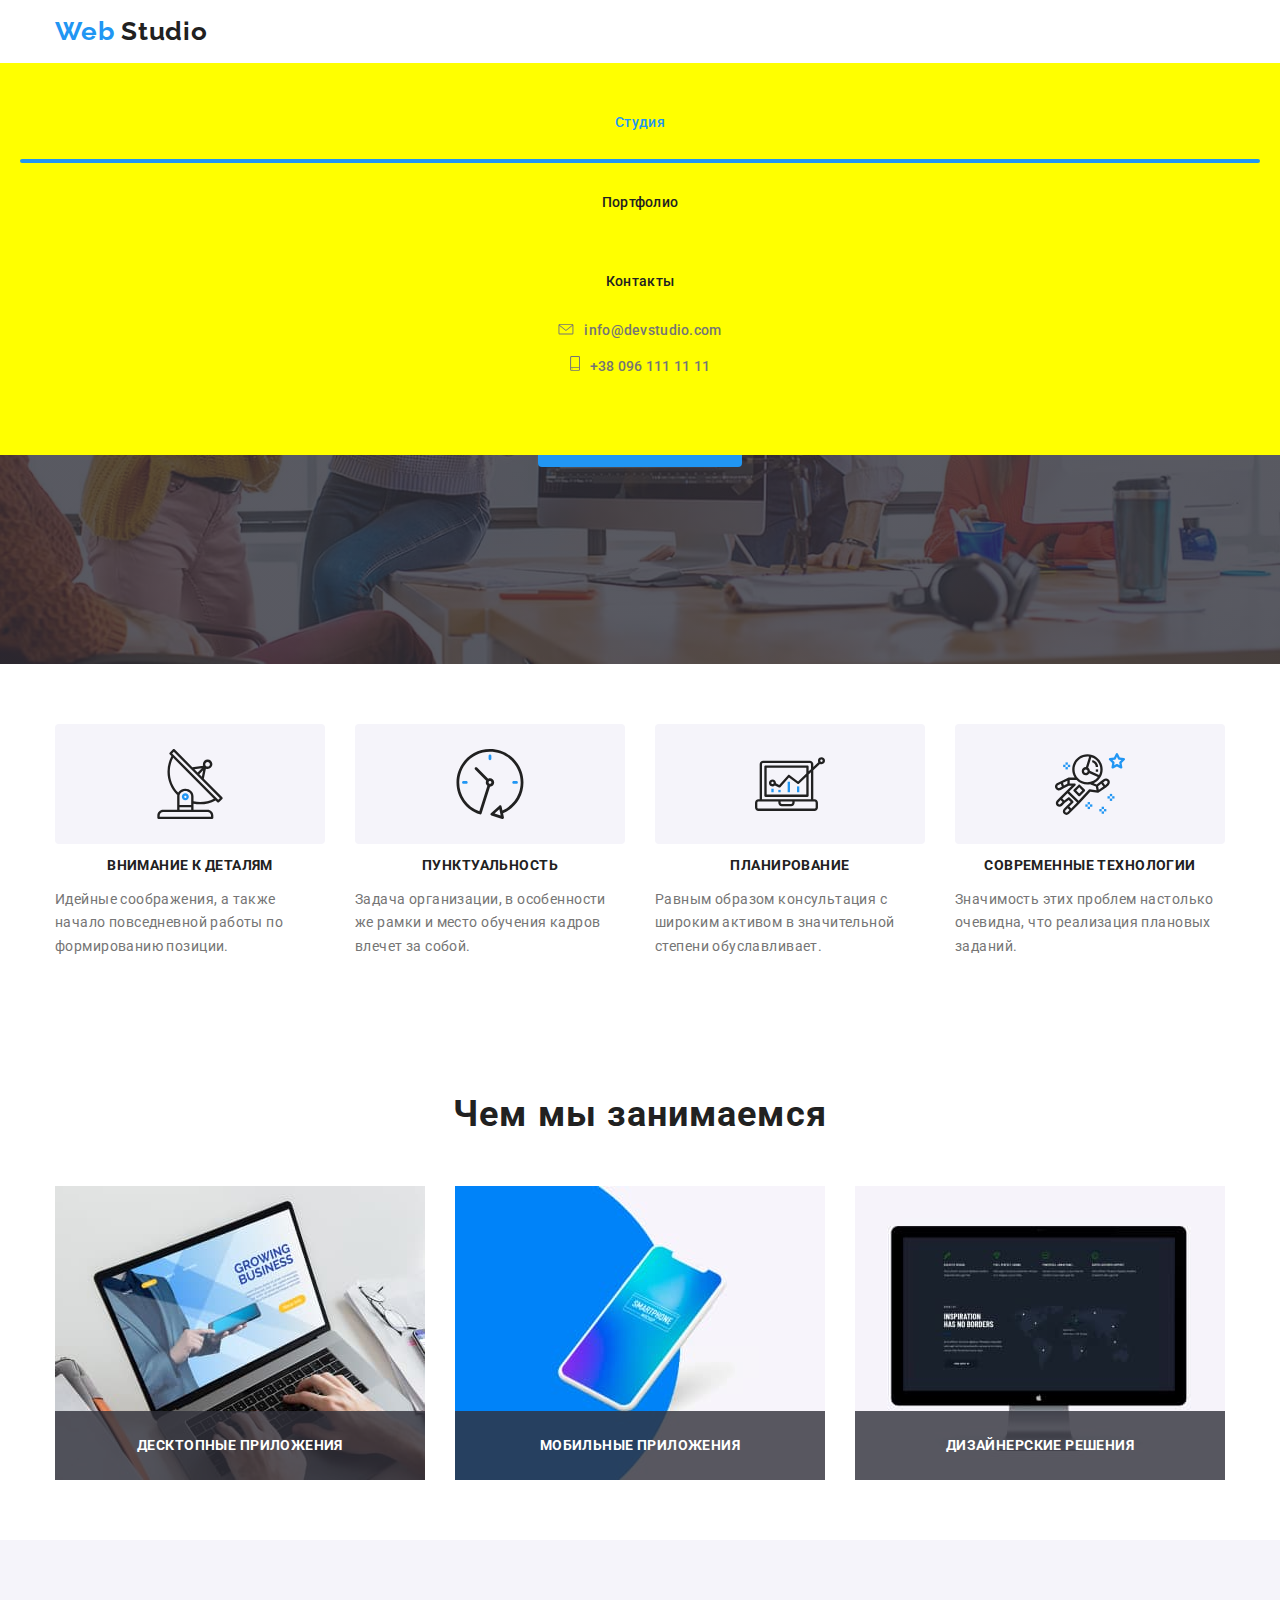
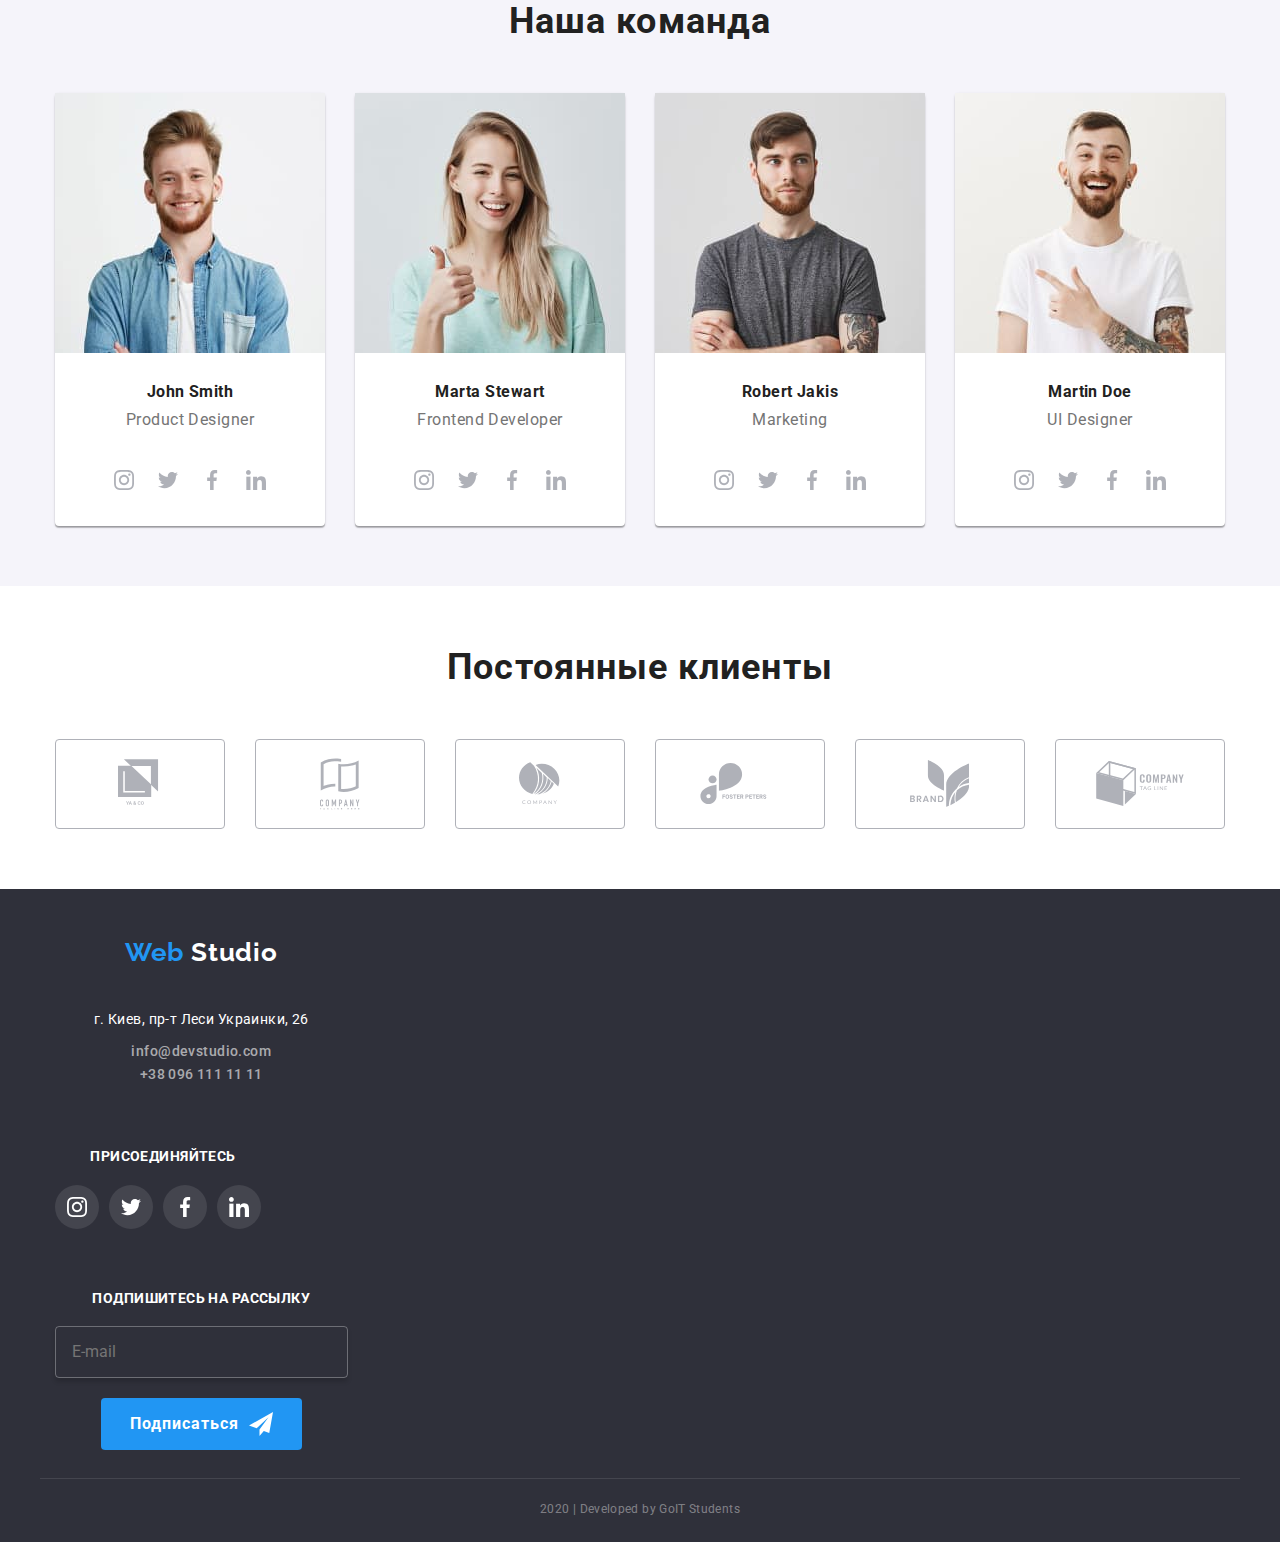
==== commit 5bcb3989: "Корегує футер (мобільна версія)" ====
--- a/index.html
+++ b/index.html
@@ -15,7 +15,7 @@
   <body>
     <!--Шапка-->
     <header class="page-header">
-      <div class="container header-menu">
+      <div class="container">
         <nav class="header-menu">
           <a href="./index.html" class="logo"
             >Web <span class="logo accent">Studio</span></a
@@ -482,12 +482,12 @@
             <ul class="footer-contacts">
               <li class="address-info">г. Киев, пр-т Леси Украинки, 26</li>
               <li>
-                <a href="mailto:info@devstudio.com" class="contacts-link"
+                <a href="mailto:info@devstudio.com" class="contact-link"
                   >info@devstudio.com</a
                 >
               </li>
               <li>
-                <a href="tel:+380961111111" class="contacts-link"
+                <a href="tel:+380961111111" class="contact-link"
                   >+38 096 111 11 11</a
                 >
               </li>
@@ -495,7 +495,7 @@
           </address>
         </div>
 
-        <div class="sign-us">
+        <div class="join-us">
           <b class="label">присоединяйтесь</b>
           <ul class="footer-socials">
             <li class="item">
--- a/css/main.min.css
+++ b/css/main.min.css
@@ -1,2 +1,2 @@
-.site-nav,.advantages-list,.services-list,.team-list,.socials-list,.contacts-list,.footer-contacts,.footer-socials,.filter,.portfolio,.clients-list{padding:0;margin:0;list-style:none}.site-nav .page,.logo,.socials-list .socials-link,.contact-link,.footer-contacts .contacts-link,.portfolio-link{text-decoration:none}.socials-list .socials-link,.footer-socials .socials-link{display:-webkit-box;display:-ms-flexbox;display:flex;-webkit-box-pack:center;-ms-flex-pack:center;justify-content:center;padding:12px;width:44px;height:44px;border-radius:50%;-webkit-transition:fill 250ms cubic-bezier(0.4, 0, 0.2, 1);transition:fill 250ms cubic-bezier(0.4, 0, 0.2, 1)}.socials-list .socials-link:hover,.footer-socials .socials-link:hover,.socials-list .socials-link:focus,.footer-socials .socials-link:focus{background-color:#2196f3}/*! modern-normalize v0.6.0 | MIT License | https://github.com/sindresorhus/modern-normalize */*,*::before,*::after{-webkit-box-sizing:border-box;box-sizing:border-box}:root{-moz-tab-size:4;-o-tab-size:4;tab-size:4}html{line-height:1.15;-webkit-text-size-adjust:100%}body{margin:0}body{font-family:system-ui,-apple-system,"Segoe UI",Roboto,Helvetica,Arial,sans-serif,"Apple Color Emoji","Segoe UI Emoji"}hr{height:0}abbr[title]{-webkit-text-decoration:underline dotted;text-decoration:underline dotted}b,strong{font-weight:bolder}code,kbd,samp,pre{font-family:SFMono-Regular, Consolas, "Liberation Mono", Menlo, monospace;font-size:1em}small{font-size:80%}sub,sup{font-size:75%;line-height:0;position:relative;vertical-align:baseline}sub{bottom:-0.25em}sup{top:-0.5em}button,input,optgroup,select,textarea{font-family:inherit;font-size:100%;line-height:1.15;margin:0}button,select{text-transform:none}button,[type="button"],[type="reset"],[type="submit"]{-webkit-appearance:button}button::-moz-focus-inner,[type="button"]::-moz-focus-inner,[type="reset"]::-moz-focus-inner,[type="submit"]::-moz-focus-inner{border-style:none;padding:0}button:-moz-focusring,[type="button"]:-moz-focusring,[type="reset"]:-moz-focusring,[type="submit"]:-moz-focusring{outline:1px dotted ButtonText}fieldset{padding:0.35em 0.75em 0.625em}legend{padding:0}progress{vertical-align:baseline}[type="number"]::-webkit-inner-spin-button,[type="number"]::-webkit-outer-spin-button{height:auto}[type="search"]{-webkit-appearance:textfield;outline-offset:-2px}[type="search"]::-webkit-search-decoration{-webkit-appearance:none}::-webkit-file-upload-button{-webkit-appearance:button;font:inherit}summary{display:list-item}html{-webkit-box-sizing:border-box;box-sizing:border-box}*,*::before,*::after{-webkit-box-sizing:inherit;box-sizing:inherit}body{color:#757575;font-family:Roboto, sans-serif}img{display:block;max-width:100%;height:auto}.container{margin-left:auto;margin-right:auto;padding-left:15px;padding-right:15px}@media screen and (min-width: 480px){.container{width:480px}}@media screen and (min-width: 768px){.container{width:768px}}@media screen and (min-width: 1200px){.container{width:1200px}}.visually-hidden{position:absolute;width:1px;height:1px;margin:-1px;border:0;padding:0;clip:rect(0 0 0 0);overflow:hidden}.page-header{padding-top:16px;padding-bottom:16px;border-bottom:1px solid #ececec}.site-nav .item{position:relative}.site-nav .page{display:block;padding-top:32px;padding-bottom:32px;color:#212121;font-weight:500;font-size:14px;line-height:1.1;letter-spacing:0.02em;-webkit-transition:color 250ms cubic-bezier(0.4, 0, 0.2, 1);transition:color 250ms cubic-bezier(0.4, 0, 0.2, 1)}.site-nav .page :hover,.site-nav .page :focus{color:#2196f3}.logo{display:inline-block;color:#2196f3;font-family:Raleway, sans-serif;font-weight:700;font-size:26px;line-height:1.2;letter-spacing:0.03em}.logo.accent{color:#212121}.address .logo{margin-bottom:20px}.logo.inverse{color:#fff}.hero-title{margin-top:0;margin-bottom:30px;color:#fff;font-weight:900;font-size:26px;line-height:1.6;letter-spacing:0.06em;text-transform:uppercase}@media screen and (min-width: 1200px){.hero-title{font-size:44px;line-height:1.4}}.hero{display:-webkit-box;display:-ms-flexbox;display:flex;-webkit-box-pack:center;-ms-flex-pack:center;justify-content:center;-webkit-box-align:center;-ms-flex-align:center;align-items:center;margin-left:auto;margin-right:auto;text-align:center;max-width:1600px;height:600px;background-image:-webkit-gradient(linear, left top, left bottom, from(rgba(47,48,58,0.8)), to(rgba(47,48,58,0.8))),url(../images/hero-img.jpg);background-image:linear-gradient(rgba(47,48,58,0.8), rgba(47,48,58,0.8)),url(../images/hero-img.jpg);background-position:center;background-repeat:no-repeat;background-size:cover}.hero-content{width:360px}@media screen and (min-width: 1200px){.hero-content{width:696px}}.button{display:inline-block;border:1px solid transparent;border-radius:4px;padding:10px 32px;min-width:200px;color:#fff;background-color:#2196f3;font-weight:700;font-size:16px;line-height:1.9;-webkit-box-align:center;-ms-flex-align:center;align-items:center;text-align:center;letter-spacing:0.06em;text-decoration:none;-webkit-transition:color 250ms cubic-bezier(0.4, 0, 0.2, 1);transition:color 250ms cubic-bezier(0.4, 0, 0.2, 1)}.button:hover,.button:focus{background-color:#fff;color:#2196f3;border-color:#2196f3;outline-color:#2196f3}.section{padding-top:60px;padding-bottom:60px}.section-title{margin-top:0;margin-bottom:50px;color:#212121;font-weight:700;font-size:36px;line-height:1.2;letter-spacing:0.03em;text-align:center}.advantages-list{margin:-15px}@media screen and (min-width: 768px){.advantages-list{display:-webkit-box;display:-ms-flexbox;display:flex;-ms-flex-wrap:wrap;flex-wrap:wrap}}.advantages-list .text{font-size:14px;line-height:1.7;letter-spacing:0.03em}.advantages-item{margin:15px}@media screen and (min-width: 768px){.advantages-item{width:calc((100% - 30px * 2) / 2)}}@media screen and (min-width: 1200px){.advantages-item{width:calc((100% - 30px * 4) / 4)}}.advantages-title{margin-bottom:10px;text-align:center;color:#212121;font-weight:700;font-size:14px;line-height:1.1;letter-spacing:0.03em;text-transform:uppercase}.advantages-icon{display:-webkit-box;display:-ms-flexbox;display:flex;-webkit-box-pack:center;-ms-flex-pack:center;justify-content:center;padding-top:25px;padding-bottom:25px;background-color:#f5f4fa;border-radius:4px}.services-list{display:-webkit-box;display:-ms-flexbox;display:flex}@media screen and (max-width: 1199px){.services-list{display:none}}.services-list .item{position:relative;width:calc((100% - 60px) / 3)}.services-list .item:not(:last-child){margin-right:30px}.service-title{position:absolute;left:0;bottom:0;margin-top:0;margin-bottom:0;padding-top:27px;padding-bottom:27px;width:100%;color:#fff;font-size:14px;line-height:1.1;text-align:center;letter-spacing:0.03em;text-transform:uppercase;background-color:rgba(47,48,58,0.8)}.section.background{background-color:#f5f4fa}@media screen and (min-width: 768px){.team-list{display:-webkit-box;display:-ms-flexbox;display:flex;-ms-flex-wrap:wrap;flex-wrap:wrap;margin:-15px}}.worker-card{margin:15px;-webkit-box-shadow:0px 2px 1px rgba(0,0,0,0.2),0px 1px 1px rgba(0,0,0,0.14),0px 1px 3px rgba(0,0,0,0.12);box-shadow:0px 2px 1px rgba(0,0,0,0.2),0px 1px 1px rgba(0,0,0,0.14),0px 1px 3px rgba(0,0,0,0.12);border-radius:4px;background-color:#fff}@media screen and (min-width: 768px){.worker-card{width:calc((100% - 30px * 2) / 2)}}@media screen and (min-width: 1200px){.worker-card{width:calc((100% - 30px * 4) / 4)}}.socials-list{display:-webkit-box;display:-ms-flexbox;display:flex;-webkit-box-pack:center;-ms-flex-pack:center;justify-content:center}.socials-list .socials-link{fill:#afb1b8}.socials-list .socials-link:hover,.socials-list .socials-link:focus{fill:#fff}.worker-info{padding-top:30px;padding-bottom:24px;padding-right:32px;padding-left:32px;text-align:center}.worker-name{margin-top:0;margin-bottom:10px;color:#212121;font-size:16px;line-height:1.1;text-align:center;letter-spacing:0.03em}.worker-profession{margin-top:0;margin-bottom:29px;font-size:16px;line-height:1.1;text-align:center;letter-spacing:0.03em}.contacts-list{margin-bottom:60px}.contacts-list .item{margin-bottom:16px}.contact-link{color:#757575;font-weight:500;font-size:14px;line-height:1.1;letter-spacing:0.02em;-webkit-transition:color 250ms cubic-bezier(0.4, 0, 0.2, 1);transition:color 250ms cubic-bezier(0.4, 0, 0.2, 1)}.contact-link:hover,.contact-link:focus{color:#2196f3}.envelope-icon{width:16px;height:11.2px;margin-right:10px;fill:#757575;-webkit-transition:color 250ms cubic-bezier(0.4, 0, 0.2, 1);transition:color 250ms cubic-bezier(0.4, 0, 0.2, 1)}.contact-link:hover .envelope-icon,.contact-link:focus .envelope-icon{fill:#2196f3}.smartphone-icon{width:10px;height:14.94px;margin-right:10px;fill:#757575;-webkit-transition:color 250ms cubic-bezier(0.4, 0, 0.2, 1);transition:color 250ms cubic-bezier(0.4, 0, 0.2, 1)}.contact-link:hover .smartphone-icon,.contacts-link:focus .smartphone-icon{fill:#2196f3}.footer{background-color:#2f303a}.footer-section{display:-webkit-box;display:-ms-flexbox;display:flex;-webkit-box-orient:vertical;-webkit-box-direction:normal;-ms-flex-direction:column;flex-direction:column;-webkit-box-align:center;-ms-flex-align:center;align-items:center;padding-top:60px;padding-bottom:60px;padding-left:15px;padding-right:15px}@media screen and (min-width: 1200px){.footer-section{-webkit-box-align:baseline;-ms-flex-align:baseline;align-items:baseline;padding-top:48px;padding-bottom:28px}}.footer-contacts{margin-bottom:60px;text-align:center}.footer-contacts .contacts-link{font-style:normal;color:rgba(255,255,255,0.6);font-size:14px;line-height:1.7;letter-spacing:0.03em;-webkit-transition:color 250ms cubic-bezier(0.4, 0, 0.2, 1);transition:color 250ms cubic-bezier(0.4, 0, 0.2, 1)}.footer-contacts .contacts-link:hover,.footer-contacts .contacts-link:focus{color:#2196f3}.address{text-align:center}@media screen and (min-width: 1200px){.address{width:calc(100% / 4)}}.address-info{font-style:normal;color:#fff;font-size:14px;line-height:1.7;letter-spacing:0.03em}.footer-socials{display:-webkit-box;display:-ms-flexbox;display:flex}.footer-socials .item{margin-right:10px}.footer-socials .socials-link{background-color:rgba(255,255,255,0.1);fill:#fff;-webkit-transition:background-color 250ms cubic-bezier(0.4, 0, 0.2, 1);transition:background-color 250ms cubic-bezier(0.4, 0, 0.2, 1)}.label{display:inline-block;margin-bottom:20px;color:#fff;font-weight:700;font-size:14px;line-height:1.1;letter-spacing:0.03em;text-transform:uppercase;text-align:center}.sign-us{margin-bottom:60px;text-align:center}@media screen and (min-width: 1200px){.sign-us{width:calc(100% / 4)}}.sign-button{display:-webkit-box;display:-ms-flexbox;display:flex;padding:10px 28px;-webkit-box-align:center;-ms-flex-align:center;align-items:center;margin-left:auto;margin-right:auto}.sign-icon{display:inline-block;margin-left:10px;fill:#fff;-webkit-transition:fill 250ms cubic-bezier(0.4, 0, 0.2, 1);transition:fill 250ms cubic-bezier(0.4, 0, 0.2, 1)}.button:hover .sign-icon{fill:#2196f3}.sign-input{margin-bottom:20px;width:358px;padding:15px 16px;font-size:16px;line-height:1.25;color:#fff;border:1px solid rgba(255,255,255,0.3);outline:#2196f3;-webkit-box-sizing:border-box;box-sizing:border-box;-webkit-box-shadow:0px 4px 4px rgba(0,0,0,0.15);box-shadow:0px 4px 4px rgba(0,0,0,0.15);border-radius:4px;background:rgba(0,0,0,0)}.sign-input:hover,.sign-input:focus{border-color:#2196f3;outline-color:#2196f3}.copyright{display:none}@media screen and (min-width: 1200px){.copyright{display:block;margin-bottom:0;margin-top:0;margin-left:auto;margin-right:auto;padding-top:18px;padding-bottom:21px;padding-left:15px;padding-right:15px;border-top:1px solid rgba(255,255,255,0.1);width:1200px;color:rgba(255,255,255,0.4);font-size:12px;line-height:2;text-align:center;letter-spacing:0.03em}}.portfolio .link{color:#212121}.filter{display:-webkit-box;display:-ms-flexbox;display:flex;-webkit-box-pack:center;-ms-flex-pack:center;justify-content:center;margin-bottom:50px}.filter .item{margin-right:8px}.filter-button{padding-top:6px;padding-bottom:6px;padding-left:22px;padding-right:22px;border:transparent;border-radius:4px;font-weight:500;font-size:16px;line-height:1.6;text-align:center;letter-spacing:0.03em;color:#212121;background-color:#f5f4fa;-webkit-transition:background-color 250ms cubic-bezier(0.4, 0, 0.2, 1);transition:background-color 250ms cubic-bezier(0.4, 0, 0.2, 1)}.portfolio .filter-button:hover,.portfolio .filter-button:focus{color:#fff;background-color:#2196f3;-webkit-box-shadow:0px 2px 2px rgba(0,0,0,0.12),0px 1px 2px rgba(0,0,0,0.08),0px 3px 1px rgba(0,0,0,0.1);box-shadow:0px 2px 2px rgba(0,0,0,0.12),0px 1px 2px rgba(0,0,0,0.08),0px 3px 1px rgba(0,0,0,0.1)}.portfolio{display:-webkit-box;display:-ms-flexbox;display:flex;-ms-flex-wrap:wrap;flex-wrap:wrap;-webkit-box-pack:justify;-ms-flex-pack:justify;justify-content:space-between}.portfolio-card{width:calc((100% - 60px) / 3);border-top-left-radius:5px;border-top-right-radius:5px;margin-right:30px;margin-bottom:30px;border:1px solid #eeeeee;border-radius:5px}.portfolio-card:nth-child(3n){margin-right:0}.portfolio-card:nth-last-child(-n+3){margin-bottom:0}.portfolio-card:hover,.portfolio-card:focus{-webkit-box-shadow:1px 4px 6px rgba(0,0,0,0.16),0px 4px 4px rgba(0,0,0,0.06),0px 1px 1px rgba(0,0,0,0.12);box-shadow:1px 4px 6px rgba(0,0,0,0.16),0px 4px 4px rgba(0,0,0,0.06),0px 1px 1px rgba(0,0,0,0.12)}.portfolio-link{display:block}.portfolio-description{padding-top:20px;padding-bottom:20px;padding-right:24px;padding-left:24px}.portfolio-item{margin-top:0;margin-bottom:4px;font-weight:700;font-size:18px;line-height:2;letter-spacing:0.06em;color:#212121}.portfolio-type{margin-top:0;margin-bottom:0;color:#757575;font-size:16px;line-height:1.9;letter-spacing:0.03em}.portfolio-top{position:relative;overflow:hidden}.content-overlay{position:absolute;display:inline-block;bottom:0;left:0;width:100%;height:100%;margin:0;padding:63px 24px;font-size:18px;line-height:1.6;letter-spacing:0.03em;color:#fff;background-color:rgba(33,150,243,0.9);-webkit-transform:translateY(100%);transform:translateY(100%);-webkit-transition:-webkit-transform 250ms cubic-bezier(0.4, 0, 0.2, 1);transition:-webkit-transform 250ms cubic-bezier(0.4, 0, 0.2, 1);transition:transform 250ms cubic-bezier(0.4, 0, 0.2, 1);transition:transform 250ms cubic-bezier(0.4, 0, 0.2, 1), -webkit-transform 250ms cubic-bezier(0.4, 0, 0.2, 1)}.portfolio-card .portfolio-link:hover .content-overlay,.portfolio-card .portfolio-link:focus .content-overlay{-webkit-transform:translateY(0);transform:translateY(0)}.site-nav .current.page{color:#2196f3}.site-nav .current.page::after{display:block;position:absolute;left:0;bottom:0;content:" ";width:100%;height:4px;background-color:#2196f3;border-radius:2px}.backdrop{position:fixed;top:0;left:0;width:100%;height:100%;background-color:#e5e5e5;-webkit-transition:250ms cubic-bezier(0.4, 0, 0.2, 1);transition:250ms cubic-bezier(0.4, 0, 0.2, 1)}.is-hidden{opacity:0;pointer-events:none;-webkit-transform:scale(1.5);transform:scale(1.5)}.modal{position:absolute;min-width:528px;top:50%;left:50%;-webkit-transform:translate(-50%, -50%);transform:translate(-50%, -50%);background-color:#fff}.connection-form{padding:40px;width:528px;-webkit-box-shadow:0px 2px 1px rgba(0,0,0,0.2),0px 1px 1px rgba(0,0,0,0.14),0px 1px 3px rgba(0,0,0,0.12);box-shadow:0px 2px 1px rgba(0,0,0,0.2),0px 1px 1px rgba(0,0,0,0.14),0px 1px 3px rgba(0,0,0,0.12);border-radius:4px}.form-title{display:inline-block;margin-top:0;margin-bottom:30px;font-weight:700;font-size:20px;line-height:1.2;text-align:center;letter-spacing:0.03em;color:#212121}.form-field{position:relative;display:block;width:100%;margin-bottom:28px}.form-label{position:absolute;top:50%;left:42px;-webkit-transform:translateY(-50%);transform:translateY(-50%);-webkit-transition:-webkit-transform 250ms cubic-bezier(0.4, 0, 0.2, 1);transition:-webkit-transform 250ms cubic-bezier(0.4, 0, 0.2, 1);transition:transform 250ms cubic-bezier(0.4, 0, 0.2, 1);transition:transform 250ms cubic-bezier(0.4, 0, 0.2, 1), -webkit-transform 250ms cubic-bezier(0.4, 0, 0.2, 1);font-size:14px;line-height:1.1;letter-spacing:0.01em;color:#757575}.form-input:focus+.form-label,.form-input:hover+.form-label,.form-input:not(:placeholder-shown)+.form-label{font-size:12px;color:#2196f3;border-color:#2196f3;-webkit-transform:translate(-25px, -40px);transform:translate(-25px, -40px)}.form-input{width:100%;margin:0;padding:12px 42px;font-size:14px;line-height:1.1;letter-spacing:0.01em;border:1px solid rgba(33,33,33,0.2);border-radius:4px}.form-input:focus{border-color:#2196f3;outline-color:#2196f3}.form-icon{position:absolute;top:50%;left:16px;-webkit-transform:translateY(-50%);transform:translateY(-50%);-webkit-transition:fill 250ms cubic-bezier(0.4, 0, 0.2, 1);transition:fill 250ms cubic-bezier(0.4, 0, 0.2, 1)}.form-input:focus ~ .form-icon,.form-input:hover ~ .form-icon,.form-input:not(:placeholder-shown) ~ .form-icon{fill:#2196f3}.textarea{resize:none;padding:12px 16px;width:100%;min-height:120px;border:1px solid rgba(33,33,33,0.2);border-radius:4px}.textarea:focus{border-color:#2196f3;outline-color:#2196f3}.checkbox-icon{display:inline-block;vertical-align:middle;width:15px;height:15px;margin-right:8px;border:2px solid #212121;border-radius:2px;-webkit-transition:fill 250ms cubic-bezier(0.4, 0, 0.2, 1);transition:fill 250ms cubic-bezier(0.4, 0, 0.2, 1)}.checkbox:checked+.checkbox-icon{border-color:#2196f3;background-color:#2196f3;background-image:url("../images/checkbox.svg");background-size:contain;background-origin:border-box}.agreement-text{font-size:14px;line-height:1.7;letter-spacing:0.03em}.agreement-link{display:inline-block;font-size:14px;line-height:1.7;letter-spacing:0.03em;color:#2196f3}.form-button{display:block;margin-left:auto;margin-right:auto;min-width:200px;height:50px;background-color:#2196f3;-webkit-box-shadow:0px 4px 4px rgba(0,0,0,0.15);box-shadow:0px 4px 4px rgba(0,0,0,0.15);border-radius:4px}.close-button{position:absolute;display:block;top:0;right:0;-webkit-transform:translate(25%, -25%);transform:translate(25%, -25%);width:30px;height:30px;background-color:#fff;border:none;outline:none;border-radius:50%;-webkit-box-shadow:0px 2px 1px rgba(0,0,0,0.2),0px 1px 1px rgba(0,0,0,0.14),0px 1px 3px rgba(0,0,0,0.12);box-shadow:0px 2px 1px rgba(0,0,0,0.2),0px 1px 1px rgba(0,0,0,0.14),0px 1px 3px rgba(0,0,0,0.12);overflow:hidden}.close-button:hover,.close-button:focus{fill:#2196f3}.clients-list{display:-webkit-box;display:-ms-flexbox;display:flex;-ms-flex-wrap:wrap;flex-wrap:wrap;margin:-15px}.client-item{margin:15px}@media screen and (min-width: 480px){.client-item{width:calc((100% - 30px * 2) / 2)}}@media screen and (min-width: 768px){.client-item{width:calc((100% - 30px * 3) / 3)}}@media screen and (min-width: 1200px){.client-item{width:calc((100% - 30px * 6) / 6)}}.client-link{display:-webkit-box;display:-ms-flexbox;display:flex;-webkit-box-pack:center;-ms-flex-pack:center;justify-content:center;-webkit-box-align:center;-ms-flex-align:center;align-items:center;height:90px;border:1px solid #afb1b8;border-radius:4px;fill:#afb1b8;-webkit-transition:fill 250ms cubic-bezier(0.4, 0, 0.2, 1),border 250ms cubic-bezier(0.4, 0, 0.2, 1);transition:fill 250ms cubic-bezier(0.4, 0, 0.2, 1),border 250ms cubic-bezier(0.4, 0, 0.2, 1)}.client-link:hover,.client-link:focus{fill:#2196f3;border:1px solid #2196f3}.menu-button{display:-webkit-inline-box;display:-ms-inline-flexbox;display:inline-flex;margin:0;padding:0;border:none;width:40px;height:40px;padding:10px;background-color:transparent;margin-right:23px;margin-left:auto;border:none;outline:none}.menu-button:hover .menu-open,.menu-button:focus .menu-open{fill:#2196f3}.menu-button:hover .menu-close,.menu-button:focus .menu-close{fill:#2196f3}@media screen and (min-width: 768px){.menu-button{display:none}}.menu-button .menu-close{display:none}.menu-button.is-open .menu-close{display:block}.menu-button.is-open .menu-open{display:none}.menu-container{position:absolute;top:100%;left:0;padding-top:60px;padding-bottom:60px;width:100%;text-align:center;padding:20px;background-color:yellow}@media screen and (max-width: 767px){.menu-container{display:none;position:absolute;top:100%;left:0;width:100%}.menu-container.is-open{display:block}}.page-header{position:relative}
+.site-nav,.advantages-list,.services-list,.team-list,.socials-list,.contacts-list,.filter,.portfolio,.clients-list,.footer-contacts,.footer-socials{padding:0;margin:0;list-style:none}.site-nav .page,.logo,.socials-list .socials-link,.contact-link,.portfolio-link,.footer-contacts .contact-link{text-decoration:none}.socials-list .socials-link,.footer-socials .socials-link{display:-webkit-box;display:-ms-flexbox;display:flex;-webkit-box-pack:center;-ms-flex-pack:center;justify-content:center;padding:12px;width:44px;height:44px;border-radius:50%;-webkit-transition:fill 250ms cubic-bezier(0.4, 0, 0.2, 1);transition:fill 250ms cubic-bezier(0.4, 0, 0.2, 1)}.socials-list .socials-link:hover,.footer-socials .socials-link:hover,.socials-list .socials-link:focus,.footer-socials .socials-link:focus{background-color:#2196f3}/*! modern-normalize v0.6.0 | MIT License | https://github.com/sindresorhus/modern-normalize */*,*::before,*::after{-webkit-box-sizing:border-box;box-sizing:border-box}:root{-moz-tab-size:4;-o-tab-size:4;tab-size:4}html{line-height:1.15;-webkit-text-size-adjust:100%}body{margin:0}body{font-family:system-ui,-apple-system,"Segoe UI",Roboto,Helvetica,Arial,sans-serif,"Apple Color Emoji","Segoe UI Emoji"}hr{height:0}abbr[title]{-webkit-text-decoration:underline dotted;text-decoration:underline dotted}b,strong{font-weight:bolder}code,kbd,samp,pre{font-family:SFMono-Regular, Consolas, "Liberation Mono", Menlo, monospace;font-size:1em}small{font-size:80%}sub,sup{font-size:75%;line-height:0;position:relative;vertical-align:baseline}sub{bottom:-0.25em}sup{top:-0.5em}button,input,optgroup,select,textarea{font-family:inherit;font-size:100%;line-height:1.15;margin:0}button,select{text-transform:none}button,[type="button"],[type="reset"],[type="submit"]{-webkit-appearance:button}button::-moz-focus-inner,[type="button"]::-moz-focus-inner,[type="reset"]::-moz-focus-inner,[type="submit"]::-moz-focus-inner{border-style:none;padding:0}button:-moz-focusring,[type="button"]:-moz-focusring,[type="reset"]:-moz-focusring,[type="submit"]:-moz-focusring{outline:1px dotted ButtonText}fieldset{padding:0.35em 0.75em 0.625em}legend{padding:0}progress{vertical-align:baseline}[type="number"]::-webkit-inner-spin-button,[type="number"]::-webkit-outer-spin-button{height:auto}[type="search"]{-webkit-appearance:textfield;outline-offset:-2px}[type="search"]::-webkit-search-decoration{-webkit-appearance:none}::-webkit-file-upload-button{-webkit-appearance:button;font:inherit}summary{display:list-item}.visually-hidden{position:absolute;width:1px;height:1px;margin:-1px;border:0;padding:0;clip:rect(0 0 0 0);overflow:hidden}.site-nav .item{position:relative}.site-nav .page{display:block;padding-top:32px;padding-bottom:32px;color:#212121;font-weight:500;font-size:14px;line-height:1.1;letter-spacing:0.02em;-webkit-transition:color 250ms cubic-bezier(0.4, 0, 0.2, 1);transition:color 250ms cubic-bezier(0.4, 0, 0.2, 1)}.site-nav .page :hover,.site-nav .page :focus{color:#2196f3}.hero-title{margin-top:0;margin-bottom:30px;color:#fff;font-weight:900;font-size:26px;line-height:1.6;letter-spacing:0.06em;text-transform:uppercase}@media screen and (min-width: 1200px){.hero-title{font-size:44px;line-height:1.4}}.hero{display:-webkit-box;display:-ms-flexbox;display:flex;-webkit-box-pack:center;-ms-flex-pack:center;justify-content:center;-webkit-box-align:center;-ms-flex-align:center;align-items:center;margin-left:auto;margin-right:auto;text-align:center;max-width:1600px;height:600px;background-image:-webkit-gradient(linear, left top, left bottom, from(rgba(47,48,58,0.8)), to(rgba(47,48,58,0.8))),url(../images/hero-img.jpg);background-image:linear-gradient(rgba(47,48,58,0.8), rgba(47,48,58,0.8)),url(../images/hero-img.jpg);background-position:center;background-repeat:no-repeat;background-size:cover}.hero-content{width:360px}@media screen and (min-width: 1200px){.hero-content{width:696px}}.button{display:inline-block;border:1px solid transparent;border-radius:4px;padding:10px 32px;min-width:200px;color:#fff;background-color:#2196f3;font-weight:700;font-size:16px;line-height:1.9;-webkit-box-align:center;-ms-flex-align:center;align-items:center;text-align:center;letter-spacing:0.06em;text-decoration:none;-webkit-transition:color 250ms cubic-bezier(0.4, 0, 0.2, 1);transition:color 250ms cubic-bezier(0.4, 0, 0.2, 1)}.button:hover,.button:focus{background-color:#fff;color:#2196f3;border-color:#2196f3;outline-color:#2196f3}.advantages-list{margin:-15px}@media screen and (min-width: 768px){.advantages-list{display:-webkit-box;display:-ms-flexbox;display:flex;-ms-flex-wrap:wrap;flex-wrap:wrap}}.advantages-list .text{font-size:14px;line-height:1.7;letter-spacing:0.03em}.advantages-item{margin:15px}@media screen and (min-width: 768px){.advantages-item{width:calc((100% - 30px * 2) / 2)}}@media screen and (min-width: 1200px){.advantages-item{width:calc((100% - 30px * 4) / 4)}}.advantages-title{margin-bottom:10px;text-align:center;color:#212121;font-weight:700;font-size:14px;line-height:1.1;letter-spacing:0.03em;text-transform:uppercase}.advantages-icon{display:-webkit-box;display:-ms-flexbox;display:flex;-webkit-box-pack:center;-ms-flex-pack:center;justify-content:center;padding-top:25px;padding-bottom:25px;background-color:#f5f4fa;border-radius:4px}.logo{display:inline-block;color:#2196f3;font-family:Raleway, sans-serif;font-weight:700;font-size:26px;line-height:1.2;letter-spacing:0.03em}.logo.accent{color:#212121}.address .logo{margin-bottom:20px}.logo.inverse{color:#fff}.section{padding-top:60px;padding-bottom:60px}.section-title{margin-top:0;margin-bottom:50px;color:#212121;font-weight:700;font-size:36px;line-height:1.2;letter-spacing:0.03em;text-align:center}.services-list{display:-webkit-box;display:-ms-flexbox;display:flex}@media screen and (max-width: 1199px){.services-list{display:none}}.services-list .item{position:relative;width:calc((100% - 60px) / 3)}.services-list .item:not(:last-child){margin-right:30px}.service-title{position:absolute;left:0;bottom:0;margin-top:0;margin-bottom:0;padding-top:27px;padding-bottom:27px;width:100%;color:#fff;font-size:14px;line-height:1.1;text-align:center;letter-spacing:0.03em;text-transform:uppercase;background-color:rgba(47,48,58,0.8)}.section.background{background-color:#f5f4fa}@media screen and (min-width: 768px){.team-list{display:-webkit-box;display:-ms-flexbox;display:flex;-ms-flex-wrap:wrap;flex-wrap:wrap;margin:-15px}}.worker-card{margin:15px;-webkit-box-shadow:0px 2px 1px rgba(0,0,0,0.2),0px 1px 1px rgba(0,0,0,0.14),0px 1px 3px rgba(0,0,0,0.12);box-shadow:0px 2px 1px rgba(0,0,0,0.2),0px 1px 1px rgba(0,0,0,0.14),0px 1px 3px rgba(0,0,0,0.12);border-radius:4px;background-color:#fff}@media screen and (min-width: 768px){.worker-card{width:calc((100% - 30px * 2) / 2)}}@media screen and (min-width: 1200px){.worker-card{width:calc((100% - 30px * 4) / 4)}}.socials-list{display:-webkit-box;display:-ms-flexbox;display:flex;-webkit-box-pack:center;-ms-flex-pack:center;justify-content:center}.socials-list .socials-link{fill:#afb1b8}.socials-list .socials-link:hover,.socials-list .socials-link:focus{fill:#fff}.worker-info{padding-top:30px;padding-bottom:24px;padding-right:32px;padding-left:32px;text-align:center}.worker-name{margin-top:0;margin-bottom:10px;color:#212121;font-size:16px;line-height:1.1;text-align:center;letter-spacing:0.03em}.worker-profession{margin-top:0;margin-bottom:29px;font-size:16px;line-height:1.1;text-align:center;letter-spacing:0.03em}.contacts-list{margin-bottom:60px}.contacts-list .item{margin-bottom:16px}.contact-link{color:#757575;font-weight:500;font-size:14px;line-height:1.1;letter-spacing:0.02em;-webkit-transition:color 250ms cubic-bezier(0.4, 0, 0.2, 1);transition:color 250ms cubic-bezier(0.4, 0, 0.2, 1)}.contact-link:hover,.contact-link:focus{color:#2196f3}.envelope-icon{width:16px;height:11.2px;margin-right:10px;fill:#757575;-webkit-transition:color 250ms cubic-bezier(0.4, 0, 0.2, 1);transition:color 250ms cubic-bezier(0.4, 0, 0.2, 1)}.contact-link:hover .envelope-icon,.contact-link:focus .envelope-icon{fill:#2196f3}.smartphone-icon{width:10px;height:14.94px;margin-right:10px;fill:#757575;-webkit-transition:color 250ms cubic-bezier(0.4, 0, 0.2, 1);transition:color 250ms cubic-bezier(0.4, 0, 0.2, 1)}.contact-link:hover .smartphone-icon,.contacts-link:focus .smartphone-icon{fill:#2196f3}.footer{background-color:#2f303a}.footer-section{display:-webkit-box;display:-ms-flexbox;display:flex;-webkit-box-orient:vertical;-webkit-box-direction:normal;-ms-flex-direction:column;flex-direction:column;-webkit-box-align:center;-ms-flex-align:center;align-items:center;padding-top:60px;padding-bottom:60px}@media screen and (min-width: 1200px){.footer-section{-webkit-box-align:baseline;-ms-flex-align:baseline;align-items:baseline;padding-top:48px;padding-bottom:28px}}.footer-section.logo{margin-bottom:20px}.copyright{display:none}@media screen and (min-width: 1200px){.copyright{display:block;margin-bottom:0;margin-top:0;margin-left:auto;margin-right:auto;padding-top:18px;padding-bottom:21px;padding-left:15px;padding-right:15px;border-top:1px solid rgba(255,255,255,0.1);width:1200px;color:rgba(255,255,255,0.4);font-size:12px;line-height:2;text-align:center;letter-spacing:0.03em}}.portfolio .link{color:#212121}.filter{display:-webkit-box;display:-ms-flexbox;display:flex;-webkit-box-pack:center;-ms-flex-pack:center;justify-content:center;margin-bottom:50px}.filter .item{margin-right:8px}.filter-button{padding-top:6px;padding-bottom:6px;padding-left:22px;padding-right:22px;border:transparent;border-radius:4px;font-weight:500;font-size:16px;line-height:1.6;text-align:center;letter-spacing:0.03em;color:#212121;background-color:#f5f4fa;-webkit-transition:background-color 250ms cubic-bezier(0.4, 0, 0.2, 1);transition:background-color 250ms cubic-bezier(0.4, 0, 0.2, 1)}.portfolio .filter-button:hover,.portfolio .filter-button:focus{color:#fff;background-color:#2196f3;-webkit-box-shadow:0px 2px 2px rgba(0,0,0,0.12),0px 1px 2px rgba(0,0,0,0.08),0px 3px 1px rgba(0,0,0,0.1);box-shadow:0px 2px 2px rgba(0,0,0,0.12),0px 1px 2px rgba(0,0,0,0.08),0px 3px 1px rgba(0,0,0,0.1)}.portfolio{display:-webkit-box;display:-ms-flexbox;display:flex;-ms-flex-wrap:wrap;flex-wrap:wrap;-webkit-box-pack:justify;-ms-flex-pack:justify;justify-content:space-between}.portfolio-card{width:calc((100% - 60px) / 3);border-top-left-radius:5px;border-top-right-radius:5px;margin-right:30px;margin-bottom:30px;border:1px solid #eeeeee;border-radius:5px}.portfolio-card:nth-child(3n){margin-right:0}.portfolio-card:nth-last-child(-n+3){margin-bottom:0}.portfolio-card:hover,.portfolio-card:focus{-webkit-box-shadow:1px 4px 6px rgba(0,0,0,0.16),0px 4px 4px rgba(0,0,0,0.06),0px 1px 1px rgba(0,0,0,0.12);box-shadow:1px 4px 6px rgba(0,0,0,0.16),0px 4px 4px rgba(0,0,0,0.06),0px 1px 1px rgba(0,0,0,0.12)}.portfolio-link{display:block}.portfolio-description{padding-top:20px;padding-bottom:20px;padding-right:24px;padding-left:24px}.portfolio-item{margin-top:0;margin-bottom:4px;font-weight:700;font-size:18px;line-height:2;letter-spacing:0.06em;color:#212121}.portfolio-type{margin-top:0;margin-bottom:0;color:#757575;font-size:16px;line-height:1.9;letter-spacing:0.03em}.portfolio-top{position:relative;overflow:hidden}.content-overlay{position:absolute;display:inline-block;bottom:0;left:0;width:100%;height:100%;margin:0;padding:63px 24px;font-size:18px;line-height:1.6;letter-spacing:0.03em;color:#fff;background-color:rgba(33,150,243,0.9);-webkit-transform:translateY(100%);transform:translateY(100%);-webkit-transition:-webkit-transform 250ms cubic-bezier(0.4, 0, 0.2, 1);transition:-webkit-transform 250ms cubic-bezier(0.4, 0, 0.2, 1);transition:transform 250ms cubic-bezier(0.4, 0, 0.2, 1);transition:transform 250ms cubic-bezier(0.4, 0, 0.2, 1), -webkit-transform 250ms cubic-bezier(0.4, 0, 0.2, 1)}.portfolio-card .portfolio-link:hover .content-overlay,.portfolio-card .portfolio-link:focus .content-overlay{-webkit-transform:translateY(0);transform:translateY(0)}.site-nav .current.page{color:#2196f3}.site-nav .current.page::after{display:block;position:absolute;left:0;bottom:0;content:" ";width:100%;height:4px;background-color:#2196f3;border-radius:2px}.backdrop{position:fixed;top:0;left:0;width:100%;height:100%;background-color:#e5e5e5;-webkit-transition:250ms cubic-bezier(0.4, 0, 0.2, 1);transition:250ms cubic-bezier(0.4, 0, 0.2, 1)}.is-hidden{opacity:0;pointer-events:none;-webkit-transform:scale(1.5);transform:scale(1.5)}.modal{position:absolute;min-width:528px;top:50%;left:50%;-webkit-transform:translate(-50%, -50%);transform:translate(-50%, -50%);background-color:#fff}.connection-form{padding:40px;width:528px;-webkit-box-shadow:0px 2px 1px rgba(0,0,0,0.2),0px 1px 1px rgba(0,0,0,0.14),0px 1px 3px rgba(0,0,0,0.12);box-shadow:0px 2px 1px rgba(0,0,0,0.2),0px 1px 1px rgba(0,0,0,0.14),0px 1px 3px rgba(0,0,0,0.12);border-radius:4px}.form-title{display:inline-block;margin-top:0;margin-bottom:30px;font-weight:700;font-size:20px;line-height:1.2;text-align:center;letter-spacing:0.03em;color:#212121}.form-field{position:relative;display:block;width:100%;margin-bottom:28px}.form-label{position:absolute;top:50%;left:42px;-webkit-transform:translateY(-50%);transform:translateY(-50%);-webkit-transition:-webkit-transform 250ms cubic-bezier(0.4, 0, 0.2, 1);transition:-webkit-transform 250ms cubic-bezier(0.4, 0, 0.2, 1);transition:transform 250ms cubic-bezier(0.4, 0, 0.2, 1);transition:transform 250ms cubic-bezier(0.4, 0, 0.2, 1), -webkit-transform 250ms cubic-bezier(0.4, 0, 0.2, 1);font-size:14px;line-height:1.1;letter-spacing:0.01em;color:#757575}.form-input:focus+.form-label,.form-input:hover+.form-label,.form-input:not(:placeholder-shown)+.form-label{font-size:12px;color:#2196f3;border-color:#2196f3;-webkit-transform:translate(-25px, -40px);transform:translate(-25px, -40px)}.form-input{width:100%;margin:0;padding:12px 42px;font-size:14px;line-height:1.1;letter-spacing:0.01em;border:1px solid rgba(33,33,33,0.2);border-radius:4px}.form-input:focus{border-color:#2196f3;outline-color:#2196f3}.form-icon{position:absolute;top:50%;left:16px;-webkit-transform:translateY(-50%);transform:translateY(-50%);-webkit-transition:fill 250ms cubic-bezier(0.4, 0, 0.2, 1);transition:fill 250ms cubic-bezier(0.4, 0, 0.2, 1)}.form-input:focus ~ .form-icon,.form-input:hover ~ .form-icon,.form-input:not(:placeholder-shown) ~ .form-icon{fill:#2196f3}.textarea{resize:none;padding:12px 16px;width:100%;min-height:120px;border:1px solid rgba(33,33,33,0.2);border-radius:4px}.textarea:focus{border-color:#2196f3;outline-color:#2196f3}.checkbox-icon{display:inline-block;vertical-align:middle;width:15px;height:15px;margin-right:8px;border:2px solid #212121;border-radius:2px;-webkit-transition:fill 250ms cubic-bezier(0.4, 0, 0.2, 1);transition:fill 250ms cubic-bezier(0.4, 0, 0.2, 1)}.checkbox:checked+.checkbox-icon{border-color:#2196f3;background-color:#2196f3;background-image:url("../images/checkbox.svg");background-size:contain;background-origin:border-box}.agreement-text{font-size:14px;line-height:1.7;letter-spacing:0.03em}.agreement-link{display:inline-block;font-size:14px;line-height:1.7;letter-spacing:0.03em;color:#2196f3}.form-button{display:block;margin-left:auto;margin-right:auto;min-width:200px;height:50px;background-color:#2196f3;-webkit-box-shadow:0px 4px 4px rgba(0,0,0,0.15);box-shadow:0px 4px 4px rgba(0,0,0,0.15);border-radius:4px}.close-button{position:absolute;display:block;top:0;right:0;-webkit-transform:translate(25%, -25%);transform:translate(25%, -25%);width:30px;height:30px;background-color:#fff;border:none;outline:none;border-radius:50%;-webkit-box-shadow:0px 2px 1px rgba(0,0,0,0.2),0px 1px 1px rgba(0,0,0,0.14),0px 1px 3px rgba(0,0,0,0.12);box-shadow:0px 2px 1px rgba(0,0,0,0.2),0px 1px 1px rgba(0,0,0,0.14),0px 1px 3px rgba(0,0,0,0.12);overflow:hidden}.close-button:hover,.close-button:focus{fill:#2196f3}.menu-container{position:absolute;top:100%;left:0;padding-top:60px;padding-bottom:60px;width:100%;text-align:center;padding:20px;background-color:yellow}@media screen and (max-width: 767px){.menu-container{display:none;position:absolute;top:100%;left:0;width:100%}.menu-container.is-open{display:block}}.page-header{position:relative}.menu-button{display:inline-block;margin:0;padding:0;border:none;width:40px;height:40px;padding:10px;background-color:transparent;border:none;outline:none}.menu-button:hover .menu-open,.menu-button:focus .menu-open{fill:#2196f3}.menu-button:hover .menu-close,.menu-button:focus .menu-close{fill:#2196f3}@media screen and (min-width: 768px){.menu-button{display:none}}.menu-button .menu-open{display:none}.menu-button.is-open .menu-open{display:block}.menu-button.is-open .menu-close{display:none}.page-header{padding-top:16px;padding-bottom:16px;border-bottom:1px solid #ececec}.header-menu{display:-webkit-box;display:-ms-flexbox;display:flex;-webkit-box-pack:justify;-ms-flex-pack:justify;justify-content:space-between;-webkit-box-align:baseline;-ms-flex-align:baseline;align-items:baseline}.clients-list{display:-webkit-box;display:-ms-flexbox;display:flex;-ms-flex-wrap:wrap;flex-wrap:wrap;margin:-15px}.client-item{margin:15px;width:calc((100% - 30px * 2) / 2)}@media screen and (min-width: 768px){.client-item{width:calc((100% - 30px * 3) / 3)}}@media screen and (min-width: 1200px){.client-item{width:calc((100% - 30px * 6) / 6)}}.client-link{display:-webkit-box;display:-ms-flexbox;display:flex;-webkit-box-pack:center;-ms-flex-pack:center;justify-content:center;-webkit-box-align:center;-ms-flex-align:center;align-items:center;width:100%;height:90px;border:1px solid #afb1b8;border-radius:4px;fill:#afb1b8;-webkit-transition:fill 250ms cubic-bezier(0.4, 0, 0.2, 1),border 250ms cubic-bezier(0.4, 0, 0.2, 1);transition:fill 250ms cubic-bezier(0.4, 0, 0.2, 1),border 250ms cubic-bezier(0.4, 0, 0.2, 1)}.client-link:hover,.client-link:focus{fill:#2196f3;border:1px solid #2196f3}html{-webkit-box-sizing:border-box;box-sizing:border-box}*,*::before,*::after{-webkit-box-sizing:inherit;box-sizing:inherit}body{color:#757575;font-family:Roboto, sans-serif}img{display:block;max-width:100%;height:auto}.container{margin-left:auto;margin-right:auto;padding-left:15px;padding-right:15px}@media screen and (min-width: 480px){.container{width:480px}}@media screen and (min-width: 768px){.container{width:768px}}@media screen and (min-width: 1200px){.container{width:1200px}}.footer-contacts{margin-bottom:60px;text-align:center}.footer-contacts .contact-link{font-style:normal;color:rgba(255,255,255,0.6);font-size:14px;line-height:1.7;letter-spacing:0.03em;-webkit-transition:color 250ms cubic-bezier(0.4, 0, 0.2, 1);transition:color 250ms cubic-bezier(0.4, 0, 0.2, 1)}.footer-contacts .contact-link:hover,.footer-contacts .contact-link:focus{color:#2196f3}.address{text-align:center}@media screen and (min-width: 1200px){.address{width:calc(100% / 4)}}.address-info{font-style:normal;margin-bottom:8px;color:#fff;font-size:14px;line-height:1.7;letter-spacing:0.03em}.label{display:inline-block;margin-bottom:20px;text-align:center;color:#fff;font-weight:700;font-size:14px;line-height:1.1;letter-spacing:0.03em;text-transform:uppercase;text-align:center}.sign-us{text-align:center;width:100%}@media screen and (min-width: 1200px){.sign-us{width:calc(100% / 4)}}.sign-button{display:-webkit-box;display:-ms-flexbox;display:flex;padding:10px 28px;-webkit-box-align:center;-ms-flex-align:center;align-items:center;margin-left:auto;margin-right:auto}.sign-icon{display:inline-block;margin-left:10px;fill:#fff;-webkit-transition:fill 250ms cubic-bezier(0.4, 0, 0.2, 1);transition:fill 250ms cubic-bezier(0.4, 0, 0.2, 1)}.button:hover .sign-icon{fill:#2196f3}.sign-input{margin-bottom:20px;width:100%;padding:15px 16px;font-size:16px;line-height:1.25;color:#fff;border:1px solid rgba(255,255,255,0.3);outline:#2196f3;-webkit-box-sizing:border-box;box-sizing:border-box;-webkit-box-shadow:0px 4px 4px rgba(0,0,0,0.15);box-shadow:0px 4px 4px rgba(0,0,0,0.15);border-radius:4px;background:rgba(0,0,0,0)}.sign-input:hover,.sign-input:focus{border-color:#2196f3;outline-color:#2196f3}.join-us{margin-bottom:60px;text-align:center}.footer-socials{display:-webkit-box;display:-ms-flexbox;display:flex}.footer-socials .item{margin-right:10px}.footer-socials .socials-link{background-color:rgba(255,255,255,0.1);fill:#fff;-webkit-transition:background-color 250ms cubic-bezier(0.4, 0, 0.2, 1);transition:background-color 250ms cubic-bezier(0.4, 0, 0.2, 1)}
 /*# sourceMappingURL=main.min.css.map */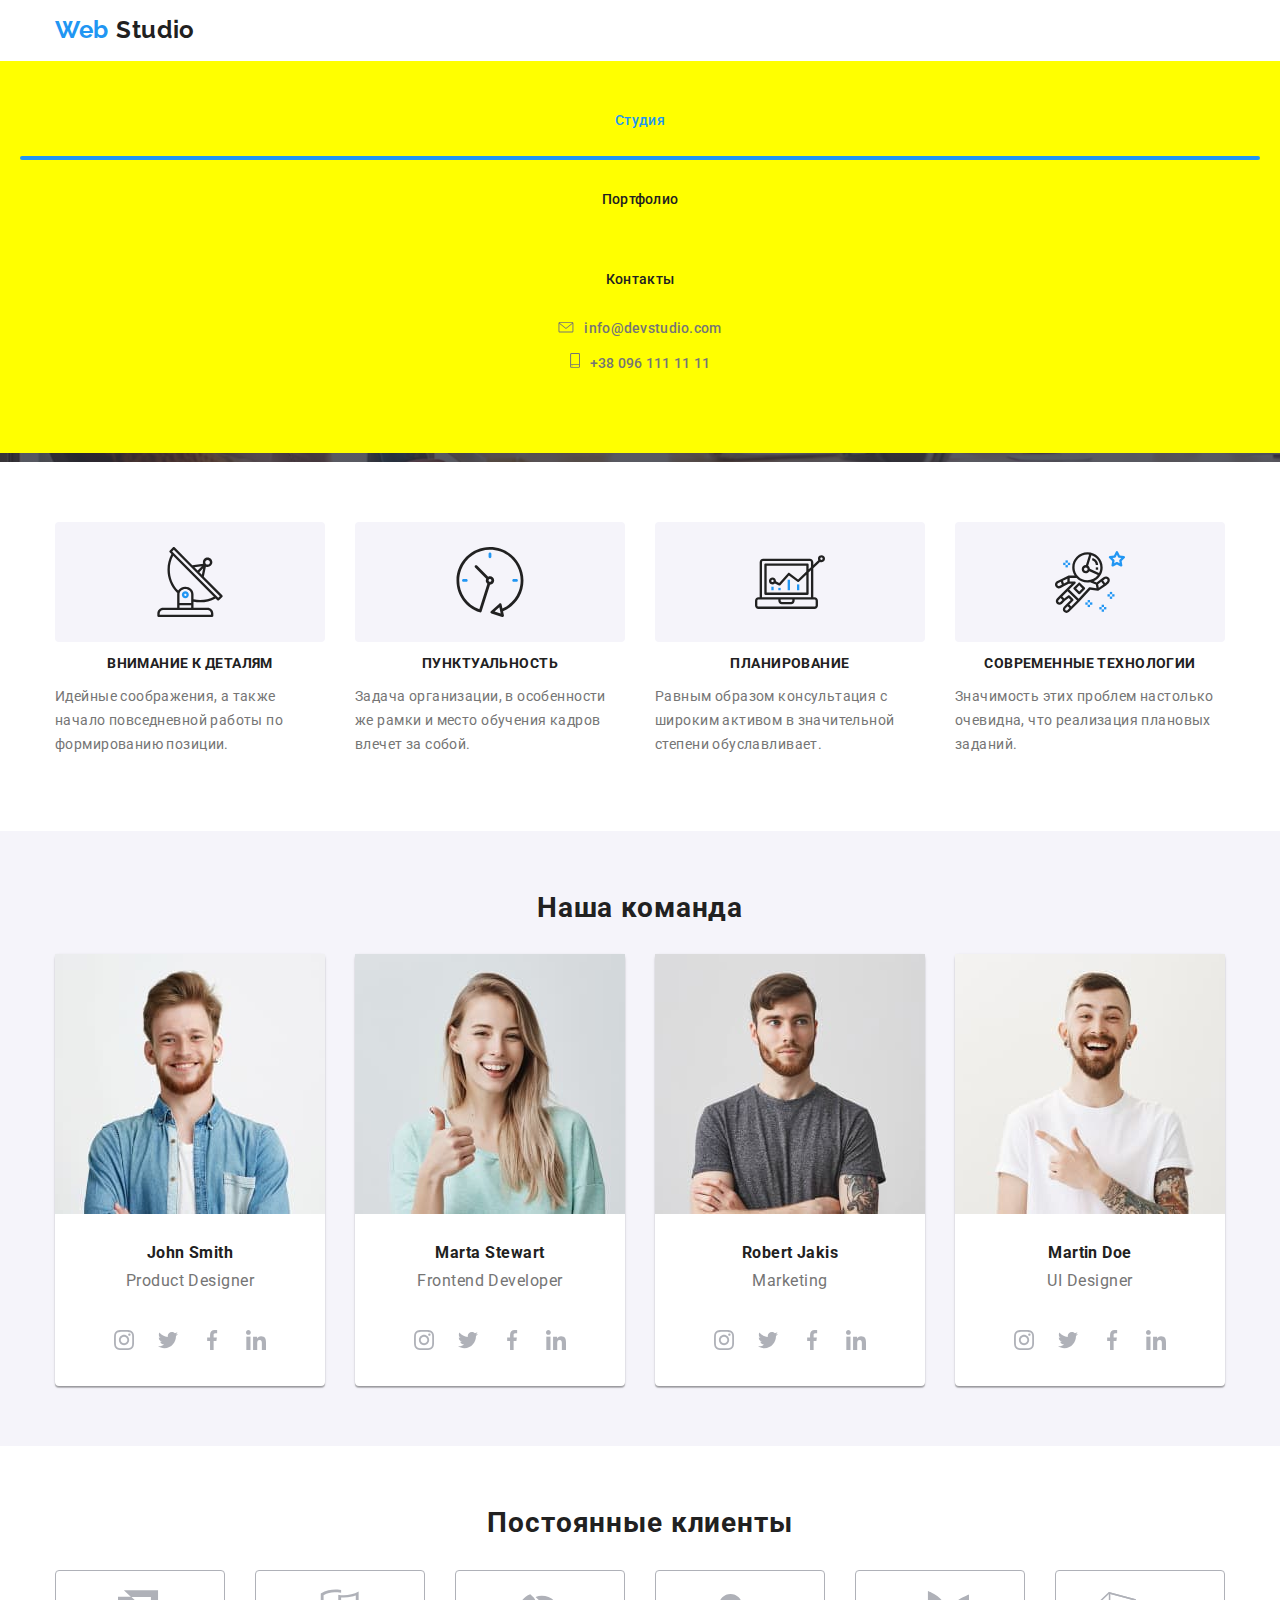
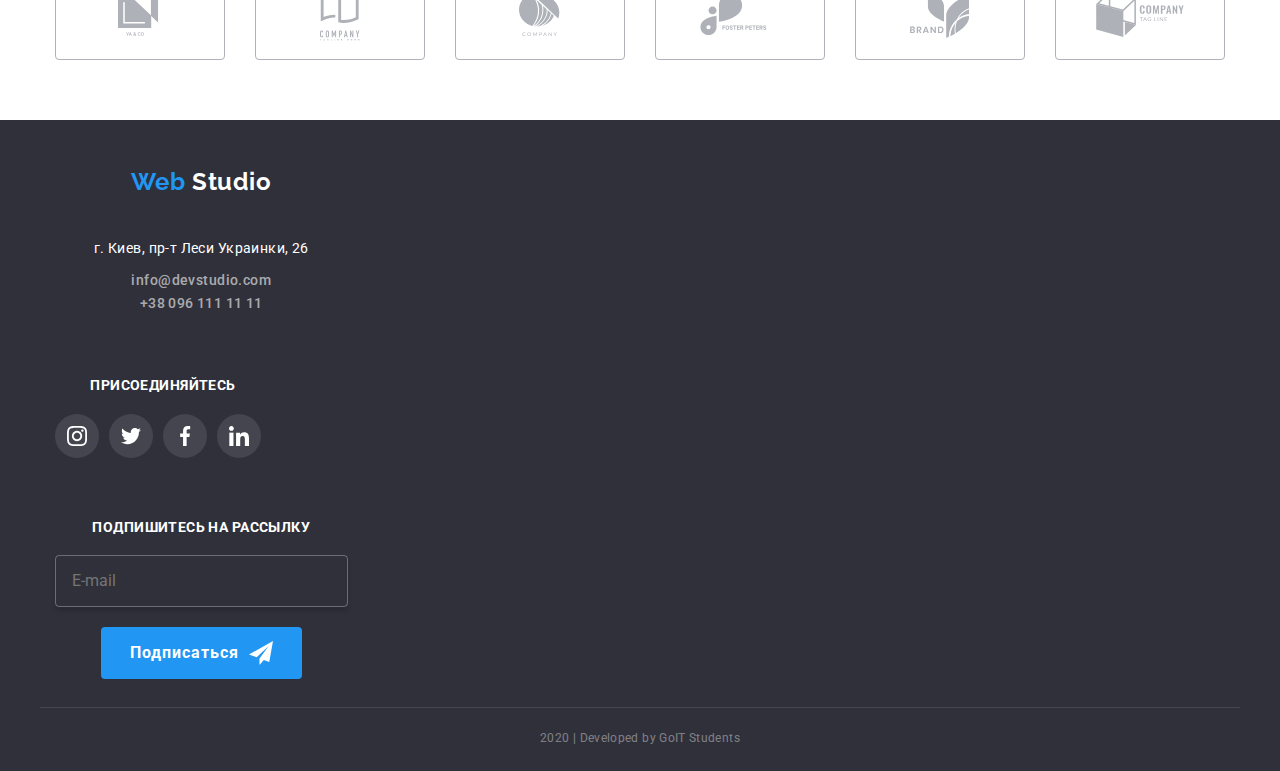
==== commit 69e1c250: "Корегує мобільну версію сторінки "Студія"" ====
--- a/index.html
+++ b/index.html
@@ -138,7 +138,7 @@
       </section>
 
       <!--Чем мы занимаемся-->
-      <section class="section">
+      <section class="section none">
         <div class="container">
           <h2 class="section-title">Чем мы занимаемся</h2>
           <ul class="services-list">
--- a/css/main.min.css
+++ b/css/main.min.css
@@ -1,2 +1,2 @@
-.site-nav,.advantages-list,.services-list,.team-list,.socials-list,.contacts-list,.filter,.portfolio,.clients-list,.footer-contacts,.footer-socials{padding:0;margin:0;list-style:none}.site-nav .page,.logo,.socials-list .socials-link,.contact-link,.portfolio-link,.footer-contacts .contact-link{text-decoration:none}.socials-list .socials-link,.footer-socials .socials-link{display:-webkit-box;display:-ms-flexbox;display:flex;-webkit-box-pack:center;-ms-flex-pack:center;justify-content:center;padding:12px;width:44px;height:44px;border-radius:50%;-webkit-transition:fill 250ms cubic-bezier(0.4, 0, 0.2, 1);transition:fill 250ms cubic-bezier(0.4, 0, 0.2, 1)}.socials-list .socials-link:hover,.footer-socials .socials-link:hover,.socials-list .socials-link:focus,.footer-socials .socials-link:focus{background-color:#2196f3}/*! modern-normalize v0.6.0 | MIT License | https://github.com/sindresorhus/modern-normalize */*,*::before,*::after{-webkit-box-sizing:border-box;box-sizing:border-box}:root{-moz-tab-size:4;-o-tab-size:4;tab-size:4}html{line-height:1.15;-webkit-text-size-adjust:100%}body{margin:0}body{font-family:system-ui,-apple-system,"Segoe UI",Roboto,Helvetica,Arial,sans-serif,"Apple Color Emoji","Segoe UI Emoji"}hr{height:0}abbr[title]{-webkit-text-decoration:underline dotted;text-decoration:underline dotted}b,strong{font-weight:bolder}code,kbd,samp,pre{font-family:SFMono-Regular, Consolas, "Liberation Mono", Menlo, monospace;font-size:1em}small{font-size:80%}sub,sup{font-size:75%;line-height:0;position:relative;vertical-align:baseline}sub{bottom:-0.25em}sup{top:-0.5em}button,input,optgroup,select,textarea{font-family:inherit;font-size:100%;line-height:1.15;margin:0}button,select{text-transform:none}button,[type="button"],[type="reset"],[type="submit"]{-webkit-appearance:button}button::-moz-focus-inner,[type="button"]::-moz-focus-inner,[type="reset"]::-moz-focus-inner,[type="submit"]::-moz-focus-inner{border-style:none;padding:0}button:-moz-focusring,[type="button"]:-moz-focusring,[type="reset"]:-moz-focusring,[type="submit"]:-moz-focusring{outline:1px dotted ButtonText}fieldset{padding:0.35em 0.75em 0.625em}legend{padding:0}progress{vertical-align:baseline}[type="number"]::-webkit-inner-spin-button,[type="number"]::-webkit-outer-spin-button{height:auto}[type="search"]{-webkit-appearance:textfield;outline-offset:-2px}[type="search"]::-webkit-search-decoration{-webkit-appearance:none}::-webkit-file-upload-button{-webkit-appearance:button;font:inherit}summary{display:list-item}.visually-hidden{position:absolute;width:1px;height:1px;margin:-1px;border:0;padding:0;clip:rect(0 0 0 0);overflow:hidden}.site-nav .item{position:relative}.site-nav .page{display:block;padding-top:32px;padding-bottom:32px;color:#212121;font-weight:500;font-size:14px;line-height:1.1;letter-spacing:0.02em;-webkit-transition:color 250ms cubic-bezier(0.4, 0, 0.2, 1);transition:color 250ms cubic-bezier(0.4, 0, 0.2, 1)}.site-nav .page :hover,.site-nav .page :focus{color:#2196f3}.hero-title{margin-top:0;margin-bottom:30px;color:#fff;font-weight:900;font-size:26px;line-height:1.6;letter-spacing:0.06em;text-transform:uppercase}@media screen and (min-width: 1200px){.hero-title{font-size:44px;line-height:1.4}}.hero{display:-webkit-box;display:-ms-flexbox;display:flex;-webkit-box-pack:center;-ms-flex-pack:center;justify-content:center;-webkit-box-align:center;-ms-flex-align:center;align-items:center;margin-left:auto;margin-right:auto;text-align:center;max-width:1600px;height:600px;background-image:-webkit-gradient(linear, left top, left bottom, from(rgba(47,48,58,0.8)), to(rgba(47,48,58,0.8))),url(../images/hero-img.jpg);background-image:linear-gradient(rgba(47,48,58,0.8), rgba(47,48,58,0.8)),url(../images/hero-img.jpg);background-position:center;background-repeat:no-repeat;background-size:cover}.hero-content{width:360px}@media screen and (min-width: 1200px){.hero-content{width:696px}}.button{display:inline-block;border:1px solid transparent;border-radius:4px;padding:10px 32px;min-width:200px;color:#fff;background-color:#2196f3;font-weight:700;font-size:16px;line-height:1.9;-webkit-box-align:center;-ms-flex-align:center;align-items:center;text-align:center;letter-spacing:0.06em;text-decoration:none;-webkit-transition:color 250ms cubic-bezier(0.4, 0, 0.2, 1);transition:color 250ms cubic-bezier(0.4, 0, 0.2, 1)}.button:hover,.button:focus{background-color:#fff;color:#2196f3;border-color:#2196f3;outline-color:#2196f3}.advantages-list{margin:-15px}@media screen and (min-width: 768px){.advantages-list{display:-webkit-box;display:-ms-flexbox;display:flex;-ms-flex-wrap:wrap;flex-wrap:wrap}}.advantages-list .text{font-size:14px;line-height:1.7;letter-spacing:0.03em}.advantages-item{margin:15px}@media screen and (min-width: 768px){.advantages-item{width:calc((100% - 30px * 2) / 2)}}@media screen and (min-width: 1200px){.advantages-item{width:calc((100% - 30px * 4) / 4)}}.advantages-title{margin-bottom:10px;text-align:center;color:#212121;font-weight:700;font-size:14px;line-height:1.1;letter-spacing:0.03em;text-transform:uppercase}.advantages-icon{display:-webkit-box;display:-ms-flexbox;display:flex;-webkit-box-pack:center;-ms-flex-pack:center;justify-content:center;padding-top:25px;padding-bottom:25px;background-color:#f5f4fa;border-radius:4px}.logo{display:inline-block;color:#2196f3;font-family:Raleway, sans-serif;font-weight:700;font-size:26px;line-height:1.2;letter-spacing:0.03em}.logo.accent{color:#212121}.address .logo{margin-bottom:20px}.logo.inverse{color:#fff}.section{padding-top:60px;padding-bottom:60px}.section-title{margin-top:0;margin-bottom:50px;color:#212121;font-weight:700;font-size:36px;line-height:1.2;letter-spacing:0.03em;text-align:center}.services-list{display:-webkit-box;display:-ms-flexbox;display:flex}@media screen and (max-width: 1199px){.services-list{display:none}}.services-list .item{position:relative;width:calc((100% - 60px) / 3)}.services-list .item:not(:last-child){margin-right:30px}.service-title{position:absolute;left:0;bottom:0;margin-top:0;margin-bottom:0;padding-top:27px;padding-bottom:27px;width:100%;color:#fff;font-size:14px;line-height:1.1;text-align:center;letter-spacing:0.03em;text-transform:uppercase;background-color:rgba(47,48,58,0.8)}.section.background{background-color:#f5f4fa}@media screen and (min-width: 768px){.team-list{display:-webkit-box;display:-ms-flexbox;display:flex;-ms-flex-wrap:wrap;flex-wrap:wrap;margin:-15px}}.worker-card{margin:15px;-webkit-box-shadow:0px 2px 1px rgba(0,0,0,0.2),0px 1px 1px rgba(0,0,0,0.14),0px 1px 3px rgba(0,0,0,0.12);box-shadow:0px 2px 1px rgba(0,0,0,0.2),0px 1px 1px rgba(0,0,0,0.14),0px 1px 3px rgba(0,0,0,0.12);border-radius:4px;background-color:#fff}@media screen and (min-width: 768px){.worker-card{width:calc((100% - 30px * 2) / 2)}}@media screen and (min-width: 1200px){.worker-card{width:calc((100% - 30px * 4) / 4)}}.socials-list{display:-webkit-box;display:-ms-flexbox;display:flex;-webkit-box-pack:center;-ms-flex-pack:center;justify-content:center}.socials-list .socials-link{fill:#afb1b8}.socials-list .socials-link:hover,.socials-list .socials-link:focus{fill:#fff}.worker-info{padding-top:30px;padding-bottom:24px;padding-right:32px;padding-left:32px;text-align:center}.worker-name{margin-top:0;margin-bottom:10px;color:#212121;font-size:16px;line-height:1.1;text-align:center;letter-spacing:0.03em}.worker-profession{margin-top:0;margin-bottom:29px;font-size:16px;line-height:1.1;text-align:center;letter-spacing:0.03em}.contacts-list{margin-bottom:60px}.contacts-list .item{margin-bottom:16px}.contact-link{color:#757575;font-weight:500;font-size:14px;line-height:1.1;letter-spacing:0.02em;-webkit-transition:color 250ms cubic-bezier(0.4, 0, 0.2, 1);transition:color 250ms cubic-bezier(0.4, 0, 0.2, 1)}.contact-link:hover,.contact-link:focus{color:#2196f3}.envelope-icon{width:16px;height:11.2px;margin-right:10px;fill:#757575;-webkit-transition:color 250ms cubic-bezier(0.4, 0, 0.2, 1);transition:color 250ms cubic-bezier(0.4, 0, 0.2, 1)}.contact-link:hover .envelope-icon,.contact-link:focus .envelope-icon{fill:#2196f3}.smartphone-icon{width:10px;height:14.94px;margin-right:10px;fill:#757575;-webkit-transition:color 250ms cubic-bezier(0.4, 0, 0.2, 1);transition:color 250ms cubic-bezier(0.4, 0, 0.2, 1)}.contact-link:hover .smartphone-icon,.contacts-link:focus .smartphone-icon{fill:#2196f3}.footer{background-color:#2f303a}.footer-section{display:-webkit-box;display:-ms-flexbox;display:flex;-webkit-box-orient:vertical;-webkit-box-direction:normal;-ms-flex-direction:column;flex-direction:column;-webkit-box-align:center;-ms-flex-align:center;align-items:center;padding-top:60px;padding-bottom:60px}@media screen and (min-width: 1200px){.footer-section{-webkit-box-align:baseline;-ms-flex-align:baseline;align-items:baseline;padding-top:48px;padding-bottom:28px}}.footer-section.logo{margin-bottom:20px}.copyright{display:none}@media screen and (min-width: 1200px){.copyright{display:block;margin-bottom:0;margin-top:0;margin-left:auto;margin-right:auto;padding-top:18px;padding-bottom:21px;padding-left:15px;padding-right:15px;border-top:1px solid rgba(255,255,255,0.1);width:1200px;color:rgba(255,255,255,0.4);font-size:12px;line-height:2;text-align:center;letter-spacing:0.03em}}.portfolio .link{color:#212121}.filter{display:-webkit-box;display:-ms-flexbox;display:flex;-webkit-box-pack:center;-ms-flex-pack:center;justify-content:center;margin-bottom:50px}.filter .item{margin-right:8px}.filter-button{padding-top:6px;padding-bottom:6px;padding-left:22px;padding-right:22px;border:transparent;border-radius:4px;font-weight:500;font-size:16px;line-height:1.6;text-align:center;letter-spacing:0.03em;color:#212121;background-color:#f5f4fa;-webkit-transition:background-color 250ms cubic-bezier(0.4, 0, 0.2, 1);transition:background-color 250ms cubic-bezier(0.4, 0, 0.2, 1)}.portfolio .filter-button:hover,.portfolio .filter-button:focus{color:#fff;background-color:#2196f3;-webkit-box-shadow:0px 2px 2px rgba(0,0,0,0.12),0px 1px 2px rgba(0,0,0,0.08),0px 3px 1px rgba(0,0,0,0.1);box-shadow:0px 2px 2px rgba(0,0,0,0.12),0px 1px 2px rgba(0,0,0,0.08),0px 3px 1px rgba(0,0,0,0.1)}.portfolio{display:-webkit-box;display:-ms-flexbox;display:flex;-ms-flex-wrap:wrap;flex-wrap:wrap;-webkit-box-pack:justify;-ms-flex-pack:justify;justify-content:space-between}.portfolio-card{width:calc((100% - 60px) / 3);border-top-left-radius:5px;border-top-right-radius:5px;margin-right:30px;margin-bottom:30px;border:1px solid #eeeeee;border-radius:5px}.portfolio-card:nth-child(3n){margin-right:0}.portfolio-card:nth-last-child(-n+3){margin-bottom:0}.portfolio-card:hover,.portfolio-card:focus{-webkit-box-shadow:1px 4px 6px rgba(0,0,0,0.16),0px 4px 4px rgba(0,0,0,0.06),0px 1px 1px rgba(0,0,0,0.12);box-shadow:1px 4px 6px rgba(0,0,0,0.16),0px 4px 4px rgba(0,0,0,0.06),0px 1px 1px rgba(0,0,0,0.12)}.portfolio-link{display:block}.portfolio-description{padding-top:20px;padding-bottom:20px;padding-right:24px;padding-left:24px}.portfolio-item{margin-top:0;margin-bottom:4px;font-weight:700;font-size:18px;line-height:2;letter-spacing:0.06em;color:#212121}.portfolio-type{margin-top:0;margin-bottom:0;color:#757575;font-size:16px;line-height:1.9;letter-spacing:0.03em}.portfolio-top{position:relative;overflow:hidden}.content-overlay{position:absolute;display:inline-block;bottom:0;left:0;width:100%;height:100%;margin:0;padding:63px 24px;font-size:18px;line-height:1.6;letter-spacing:0.03em;color:#fff;background-color:rgba(33,150,243,0.9);-webkit-transform:translateY(100%);transform:translateY(100%);-webkit-transition:-webkit-transform 250ms cubic-bezier(0.4, 0, 0.2, 1);transition:-webkit-transform 250ms cubic-bezier(0.4, 0, 0.2, 1);transition:transform 250ms cubic-bezier(0.4, 0, 0.2, 1);transition:transform 250ms cubic-bezier(0.4, 0, 0.2, 1), -webkit-transform 250ms cubic-bezier(0.4, 0, 0.2, 1)}.portfolio-card .portfolio-link:hover .content-overlay,.portfolio-card .portfolio-link:focus .content-overlay{-webkit-transform:translateY(0);transform:translateY(0)}.site-nav .current.page{color:#2196f3}.site-nav .current.page::after{display:block;position:absolute;left:0;bottom:0;content:" ";width:100%;height:4px;background-color:#2196f3;border-radius:2px}.backdrop{position:fixed;top:0;left:0;width:100%;height:100%;background-color:#e5e5e5;-webkit-transition:250ms cubic-bezier(0.4, 0, 0.2, 1);transition:250ms cubic-bezier(0.4, 0, 0.2, 1)}.is-hidden{opacity:0;pointer-events:none;-webkit-transform:scale(1.5);transform:scale(1.5)}.modal{position:absolute;min-width:528px;top:50%;left:50%;-webkit-transform:translate(-50%, -50%);transform:translate(-50%, -50%);background-color:#fff}.connection-form{padding:40px;width:528px;-webkit-box-shadow:0px 2px 1px rgba(0,0,0,0.2),0px 1px 1px rgba(0,0,0,0.14),0px 1px 3px rgba(0,0,0,0.12);box-shadow:0px 2px 1px rgba(0,0,0,0.2),0px 1px 1px rgba(0,0,0,0.14),0px 1px 3px rgba(0,0,0,0.12);border-radius:4px}.form-title{display:inline-block;margin-top:0;margin-bottom:30px;font-weight:700;font-size:20px;line-height:1.2;text-align:center;letter-spacing:0.03em;color:#212121}.form-field{position:relative;display:block;width:100%;margin-bottom:28px}.form-label{position:absolute;top:50%;left:42px;-webkit-transform:translateY(-50%);transform:translateY(-50%);-webkit-transition:-webkit-transform 250ms cubic-bezier(0.4, 0, 0.2, 1);transition:-webkit-transform 250ms cubic-bezier(0.4, 0, 0.2, 1);transition:transform 250ms cubic-bezier(0.4, 0, 0.2, 1);transition:transform 250ms cubic-bezier(0.4, 0, 0.2, 1), -webkit-transform 250ms cubic-bezier(0.4, 0, 0.2, 1);font-size:14px;line-height:1.1;letter-spacing:0.01em;color:#757575}.form-input:focus+.form-label,.form-input:hover+.form-label,.form-input:not(:placeholder-shown)+.form-label{font-size:12px;color:#2196f3;border-color:#2196f3;-webkit-transform:translate(-25px, -40px);transform:translate(-25px, -40px)}.form-input{width:100%;margin:0;padding:12px 42px;font-size:14px;line-height:1.1;letter-spacing:0.01em;border:1px solid rgba(33,33,33,0.2);border-radius:4px}.form-input:focus{border-color:#2196f3;outline-color:#2196f3}.form-icon{position:absolute;top:50%;left:16px;-webkit-transform:translateY(-50%);transform:translateY(-50%);-webkit-transition:fill 250ms cubic-bezier(0.4, 0, 0.2, 1);transition:fill 250ms cubic-bezier(0.4, 0, 0.2, 1)}.form-input:focus ~ .form-icon,.form-input:hover ~ .form-icon,.form-input:not(:placeholder-shown) ~ .form-icon{fill:#2196f3}.textarea{resize:none;padding:12px 16px;width:100%;min-height:120px;border:1px solid rgba(33,33,33,0.2);border-radius:4px}.textarea:focus{border-color:#2196f3;outline-color:#2196f3}.checkbox-icon{display:inline-block;vertical-align:middle;width:15px;height:15px;margin-right:8px;border:2px solid #212121;border-radius:2px;-webkit-transition:fill 250ms cubic-bezier(0.4, 0, 0.2, 1);transition:fill 250ms cubic-bezier(0.4, 0, 0.2, 1)}.checkbox:checked+.checkbox-icon{border-color:#2196f3;background-color:#2196f3;background-image:url("../images/checkbox.svg");background-size:contain;background-origin:border-box}.agreement-text{font-size:14px;line-height:1.7;letter-spacing:0.03em}.agreement-link{display:inline-block;font-size:14px;line-height:1.7;letter-spacing:0.03em;color:#2196f3}.form-button{display:block;margin-left:auto;margin-right:auto;min-width:200px;height:50px;background-color:#2196f3;-webkit-box-shadow:0px 4px 4px rgba(0,0,0,0.15);box-shadow:0px 4px 4px rgba(0,0,0,0.15);border-radius:4px}.close-button{position:absolute;display:block;top:0;right:0;-webkit-transform:translate(25%, -25%);transform:translate(25%, -25%);width:30px;height:30px;background-color:#fff;border:none;outline:none;border-radius:50%;-webkit-box-shadow:0px 2px 1px rgba(0,0,0,0.2),0px 1px 1px rgba(0,0,0,0.14),0px 1px 3px rgba(0,0,0,0.12);box-shadow:0px 2px 1px rgba(0,0,0,0.2),0px 1px 1px rgba(0,0,0,0.14),0px 1px 3px rgba(0,0,0,0.12);overflow:hidden}.close-button:hover,.close-button:focus{fill:#2196f3}.menu-container{position:absolute;top:100%;left:0;padding-top:60px;padding-bottom:60px;width:100%;text-align:center;padding:20px;background-color:yellow}@media screen and (max-width: 767px){.menu-container{display:none;position:absolute;top:100%;left:0;width:100%}.menu-container.is-open{display:block}}.page-header{position:relative}.menu-button{display:inline-block;margin:0;padding:0;border:none;width:40px;height:40px;padding:10px;background-color:transparent;border:none;outline:none}.menu-button:hover .menu-open,.menu-button:focus .menu-open{fill:#2196f3}.menu-button:hover .menu-close,.menu-button:focus .menu-close{fill:#2196f3}@media screen and (min-width: 768px){.menu-button{display:none}}.menu-button .menu-open{display:none}.menu-button.is-open .menu-open{display:block}.menu-button.is-open .menu-close{display:none}.page-header{padding-top:16px;padding-bottom:16px;border-bottom:1px solid #ececec}.header-menu{display:-webkit-box;display:-ms-flexbox;display:flex;-webkit-box-pack:justify;-ms-flex-pack:justify;justify-content:space-between;-webkit-box-align:baseline;-ms-flex-align:baseline;align-items:baseline}.clients-list{display:-webkit-box;display:-ms-flexbox;display:flex;-ms-flex-wrap:wrap;flex-wrap:wrap;margin:-15px}.client-item{margin:15px;width:calc((100% - 30px * 2) / 2)}@media screen and (min-width: 768px){.client-item{width:calc((100% - 30px * 3) / 3)}}@media screen and (min-width: 1200px){.client-item{width:calc((100% - 30px * 6) / 6)}}.client-link{display:-webkit-box;display:-ms-flexbox;display:flex;-webkit-box-pack:center;-ms-flex-pack:center;justify-content:center;-webkit-box-align:center;-ms-flex-align:center;align-items:center;width:100%;height:90px;border:1px solid #afb1b8;border-radius:4px;fill:#afb1b8;-webkit-transition:fill 250ms cubic-bezier(0.4, 0, 0.2, 1),border 250ms cubic-bezier(0.4, 0, 0.2, 1);transition:fill 250ms cubic-bezier(0.4, 0, 0.2, 1),border 250ms cubic-bezier(0.4, 0, 0.2, 1)}.client-link:hover,.client-link:focus{fill:#2196f3;border:1px solid #2196f3}html{-webkit-box-sizing:border-box;box-sizing:border-box}*,*::before,*::after{-webkit-box-sizing:inherit;box-sizing:inherit}body{color:#757575;font-family:Roboto, sans-serif}img{display:block;max-width:100%;height:auto}.container{margin-left:auto;margin-right:auto;padding-left:15px;padding-right:15px}@media screen and (min-width: 480px){.container{width:480px}}@media screen and (min-width: 768px){.container{width:768px}}@media screen and (min-width: 1200px){.container{width:1200px}}.footer-contacts{margin-bottom:60px;text-align:center}.footer-contacts .contact-link{font-style:normal;color:rgba(255,255,255,0.6);font-size:14px;line-height:1.7;letter-spacing:0.03em;-webkit-transition:color 250ms cubic-bezier(0.4, 0, 0.2, 1);transition:color 250ms cubic-bezier(0.4, 0, 0.2, 1)}.footer-contacts .contact-link:hover,.footer-contacts .contact-link:focus{color:#2196f3}.address{text-align:center}@media screen and (min-width: 1200px){.address{width:calc(100% / 4)}}.address-info{font-style:normal;margin-bottom:8px;color:#fff;font-size:14px;line-height:1.7;letter-spacing:0.03em}.label{display:inline-block;margin-bottom:20px;text-align:center;color:#fff;font-weight:700;font-size:14px;line-height:1.1;letter-spacing:0.03em;text-transform:uppercase;text-align:center}.sign-us{text-align:center;width:100%}@media screen and (min-width: 1200px){.sign-us{width:calc(100% / 4)}}.sign-button{display:-webkit-box;display:-ms-flexbox;display:flex;padding:10px 28px;-webkit-box-align:center;-ms-flex-align:center;align-items:center;margin-left:auto;margin-right:auto}.sign-icon{display:inline-block;margin-left:10px;fill:#fff;-webkit-transition:fill 250ms cubic-bezier(0.4, 0, 0.2, 1);transition:fill 250ms cubic-bezier(0.4, 0, 0.2, 1)}.button:hover .sign-icon{fill:#2196f3}.sign-input{margin-bottom:20px;width:100%;padding:15px 16px;font-size:16px;line-height:1.25;color:#fff;border:1px solid rgba(255,255,255,0.3);outline:#2196f3;-webkit-box-sizing:border-box;box-sizing:border-box;-webkit-box-shadow:0px 4px 4px rgba(0,0,0,0.15);box-shadow:0px 4px 4px rgba(0,0,0,0.15);border-radius:4px;background:rgba(0,0,0,0)}.sign-input:hover,.sign-input:focus{border-color:#2196f3;outline-color:#2196f3}.join-us{margin-bottom:60px;text-align:center}.footer-socials{display:-webkit-box;display:-ms-flexbox;display:flex}.footer-socials .item{margin-right:10px}.footer-socials .socials-link{background-color:rgba(255,255,255,0.1);fill:#fff;-webkit-transition:background-color 250ms cubic-bezier(0.4, 0, 0.2, 1);transition:background-color 250ms cubic-bezier(0.4, 0, 0.2, 1)}
+.site-nav,.services-list,.team-list,.socials-list,.contacts-list,.filter,.portfolio,.advantages-list,.clients-list,.footer-contacts,.footer-socials{padding:0;margin:0;list-style:none}.site-nav .page,.logo,.socials-list .socials-link,.contact-link,.portfolio-link,.footer-contacts .contact-link{text-decoration:none}.socials-list .socials-link,.footer-socials .socials-link{display:-webkit-box;display:-ms-flexbox;display:flex;-webkit-box-pack:center;-ms-flex-pack:center;justify-content:center;padding:12px;width:44px;height:44px;border-radius:50%;-webkit-transition:fill 250ms cubic-bezier(0.4, 0, 0.2, 1);transition:fill 250ms cubic-bezier(0.4, 0, 0.2, 1)}.socials-list .socials-link:hover,.footer-socials .socials-link:hover,.socials-list .socials-link:focus,.footer-socials .socials-link:focus{background-color:#2196f3}/*! modern-normalize v0.6.0 | MIT License | https://github.com/sindresorhus/modern-normalize */*,*::before,*::after{-webkit-box-sizing:border-box;box-sizing:border-box}:root{-moz-tab-size:4;-o-tab-size:4;tab-size:4}html{line-height:1.15;-webkit-text-size-adjust:100%}body{margin:0}body{font-family:system-ui,-apple-system,"Segoe UI",Roboto,Helvetica,Arial,sans-serif,"Apple Color Emoji","Segoe UI Emoji"}hr{height:0}abbr[title]{-webkit-text-decoration:underline dotted;text-decoration:underline dotted}b,strong{font-weight:bolder}code,kbd,samp,pre{font-family:SFMono-Regular, Consolas, "Liberation Mono", Menlo, monospace;font-size:1em}small{font-size:80%}sub,sup{font-size:75%;line-height:0;position:relative;vertical-align:baseline}sub{bottom:-0.25em}sup{top:-0.5em}button,input,optgroup,select,textarea{font-family:inherit;font-size:100%;line-height:1.15;margin:0}button,select{text-transform:none}button,[type="button"],[type="reset"],[type="submit"]{-webkit-appearance:button}button::-moz-focus-inner,[type="button"]::-moz-focus-inner,[type="reset"]::-moz-focus-inner,[type="submit"]::-moz-focus-inner{border-style:none;padding:0}button:-moz-focusring,[type="button"]:-moz-focusring,[type="reset"]:-moz-focusring,[type="submit"]:-moz-focusring{outline:1px dotted ButtonText}fieldset{padding:0.35em 0.75em 0.625em}legend{padding:0}progress{vertical-align:baseline}[type="number"]::-webkit-inner-spin-button,[type="number"]::-webkit-outer-spin-button{height:auto}[type="search"]{-webkit-appearance:textfield;outline-offset:-2px}[type="search"]::-webkit-search-decoration{-webkit-appearance:none}::-webkit-file-upload-button{-webkit-appearance:button;font:inherit}summary{display:list-item}.visually-hidden{position:absolute;width:1px;height:1px;margin:-1px;border:0;padding:0;clip:rect(0 0 0 0);overflow:hidden}.site-nav .item{position:relative}.site-nav .page{display:block;padding-top:32px;padding-bottom:32px;color:#212121;font-weight:500;font-size:14px;line-height:1.1;letter-spacing:0.02em;-webkit-transition:color 250ms cubic-bezier(0.4, 0, 0.2, 1);transition:color 250ms cubic-bezier(0.4, 0, 0.2, 1)}.site-nav .page :hover,.site-nav .page :focus{color:#2196f3}.hero-title{margin-top:0;margin-bottom:30px;color:#fff;font-weight:900;font-size:26px;line-height:1.6;letter-spacing:0.06em;text-transform:uppercase}@media screen and (min-width: 1200px){.hero-title{font-size:44px;line-height:1.4}}.hero{padding-right:60px;padding-left:60px;padding-top:118px;padding-bottom:118px;margin-left:auto;margin-right:auto;text-align:center;max-width:1600px;height:400px;background-image:-webkit-gradient(linear, left top, left bottom, from(rgba(47,48,58,0.8)), to(rgba(47,48,58,0.8))),url(../images/hero-img.jpg);background-image:linear-gradient(rgba(47,48,58,0.8), rgba(47,48,58,0.8)),url(../images/hero-img.jpg);background-position:center;background-repeat:no-repeat;background-size:cover}.hero-content{width:360px}@media screen and (min-width: 1200px){.hero-content{width:696px}}.button{display:inline-block;border:1px solid transparent;border-radius:4px;padding:10px 32px;min-width:200px;color:#fff;background-color:#2196f3;font-weight:700;font-size:16px;line-height:1.9;text-align:center;letter-spacing:0.06em;text-decoration:none;-webkit-transition:color 250ms cubic-bezier(0.4, 0, 0.2, 1);transition:color 250ms cubic-bezier(0.4, 0, 0.2, 1)}.button:hover,.button:focus{background-color:#fff;color:#2196f3;border-color:#2196f3;outline-color:#2196f3}.logo{display:inline-block;color:#2196f3;font-family:Raleway, sans-serif;font-weight:700;font-size:24px;line-height:1.2;letter-spacing:0.03em}.logo.accent{color:#212121}.address .logo{margin-bottom:20px}.logo.inverse{color:#fff}.section{padding-top:60px;padding-bottom:60px}.section-title{margin-top:0;margin-bottom:30px;color:#212121;font-weight:700;font-size:28px;line-height:1.2;letter-spacing:0.03em;text-align:center}.none{display:none}.services-list{display:-webkit-box;display:-ms-flexbox;display:flex}@media screen and (max-width: 1199px){.services-list{display:none}}.services-list .item{position:relative;width:calc((100% - 60px) / 3)}.services-list .item:not(:last-child){margin-right:30px}.none{display:none}.service-title{position:absolute;left:0;bottom:0;margin-top:0;margin-bottom:0;padding-top:27px;padding-bottom:27px;width:100%;color:#fff;font-size:14px;line-height:1.1;text-align:center;letter-spacing:0.03em;text-transform:uppercase;background-color:rgba(47,48,58,0.8)}.section.background{background-color:#f5f4fa}@media screen and (min-width: 768px){.team-list{display:-webkit-box;display:-ms-flexbox;display:flex;-ms-flex-wrap:wrap;flex-wrap:wrap;margin:-15px}}.worker-card{margin:15px;-webkit-box-shadow:0px 2px 1px rgba(0,0,0,0.2),0px 1px 1px rgba(0,0,0,0.14),0px 1px 3px rgba(0,0,0,0.12);box-shadow:0px 2px 1px rgba(0,0,0,0.2),0px 1px 1px rgba(0,0,0,0.14),0px 1px 3px rgba(0,0,0,0.12);border-radius:4px;background-color:#fff}@media screen and (min-width: 768px){.worker-card{width:calc((100% - 30px * 2) / 2)}}@media screen and (min-width: 1200px){.worker-card{width:calc((100% - 30px * 4) / 4)}}.socials-list{display:-webkit-box;display:-ms-flexbox;display:flex;-webkit-box-pack:center;-ms-flex-pack:center;justify-content:center}.socials-list .socials-link{fill:#afb1b8}.socials-list .socials-link:hover,.socials-list .socials-link:focus{fill:#fff}.worker-info{padding-top:30px;padding-bottom:24px;padding-right:32px;padding-left:32px;text-align:center}.worker-name{margin-top:0;margin-bottom:10px;color:#212121;font-size:16px;line-height:1.1;text-align:center;letter-spacing:0.03em}.worker-profession{margin-top:0;margin-bottom:29px;font-size:16px;line-height:1.1;text-align:center;letter-spacing:0.03em}.contacts-list{margin-bottom:60px}.contacts-list .item{margin-bottom:16px}.contact-link{color:#757575;font-weight:500;font-size:14px;line-height:1.1;letter-spacing:0.02em;-webkit-transition:color 250ms cubic-bezier(0.4, 0, 0.2, 1);transition:color 250ms cubic-bezier(0.4, 0, 0.2, 1)}.contact-link:hover,.contact-link:focus{color:#2196f3}.envelope-icon{width:16px;height:11.2px;margin-right:10px;fill:#757575;-webkit-transition:color 250ms cubic-bezier(0.4, 0, 0.2, 1);transition:color 250ms cubic-bezier(0.4, 0, 0.2, 1)}.contact-link:hover .envelope-icon,.contact-link:focus .envelope-icon{fill:#2196f3}.smartphone-icon{width:10px;height:14.94px;margin-right:10px;fill:#757575;-webkit-transition:color 250ms cubic-bezier(0.4, 0, 0.2, 1);transition:color 250ms cubic-bezier(0.4, 0, 0.2, 1)}.contact-link:hover .smartphone-icon,.contacts-link:focus .smartphone-icon{fill:#2196f3}.footer{background-color:#2f303a}.footer-section{display:-webkit-box;display:-ms-flexbox;display:flex;-webkit-box-orient:vertical;-webkit-box-direction:normal;-ms-flex-direction:column;flex-direction:column;-webkit-box-align:center;-ms-flex-align:center;align-items:center;padding-top:60px;padding-bottom:60px}@media screen and (min-width: 1200px){.footer-section{-webkit-box-align:baseline;-ms-flex-align:baseline;align-items:baseline;padding-top:48px;padding-bottom:28px}}.footer-section.logo{margin-bottom:20px}.copyright{display:none}@media screen and (min-width: 1200px){.copyright{display:block;margin-bottom:0;margin-top:0;margin-left:auto;margin-right:auto;padding-top:18px;padding-bottom:21px;padding-left:15px;padding-right:15px;border-top:1px solid rgba(255,255,255,0.1);width:1200px;color:rgba(255,255,255,0.4);font-size:12px;line-height:2;text-align:center;letter-spacing:0.03em}}.portfolio .link{color:#212121}.filter{display:-webkit-box;display:-ms-flexbox;display:flex;-webkit-box-pack:center;-ms-flex-pack:center;justify-content:center;margin-bottom:50px}.filter .item{margin-right:8px}.filter-button{padding-top:6px;padding-bottom:6px;padding-left:22px;padding-right:22px;border:transparent;border-radius:4px;font-weight:500;font-size:16px;line-height:1.6;text-align:center;letter-spacing:0.03em;color:#212121;background-color:#f5f4fa;-webkit-transition:background-color 250ms cubic-bezier(0.4, 0, 0.2, 1);transition:background-color 250ms cubic-bezier(0.4, 0, 0.2, 1)}.portfolio .filter-button:hover,.portfolio .filter-button:focus{color:#fff;background-color:#2196f3;-webkit-box-shadow:0px 2px 2px rgba(0,0,0,0.12),0px 1px 2px rgba(0,0,0,0.08),0px 3px 1px rgba(0,0,0,0.1);box-shadow:0px 2px 2px rgba(0,0,0,0.12),0px 1px 2px rgba(0,0,0,0.08),0px 3px 1px rgba(0,0,0,0.1)}.portfolio{display:-webkit-box;display:-ms-flexbox;display:flex;-ms-flex-wrap:wrap;flex-wrap:wrap;-webkit-box-pack:justify;-ms-flex-pack:justify;justify-content:space-between}.portfolio-card{width:calc((100% - 60px) / 3);border-top-left-radius:5px;border-top-right-radius:5px;margin-right:30px;margin-bottom:30px;border:1px solid #eeeeee;border-radius:5px}.portfolio-card:nth-child(3n){margin-right:0}.portfolio-card:nth-last-child(-n+3){margin-bottom:0}.portfolio-card:hover,.portfolio-card:focus{-webkit-box-shadow:1px 4px 6px rgba(0,0,0,0.16),0px 4px 4px rgba(0,0,0,0.06),0px 1px 1px rgba(0,0,0,0.12);box-shadow:1px 4px 6px rgba(0,0,0,0.16),0px 4px 4px rgba(0,0,0,0.06),0px 1px 1px rgba(0,0,0,0.12)}.portfolio-link{display:block}.portfolio-description{padding-top:20px;padding-bottom:20px;padding-right:24px;padding-left:24px}.portfolio-item{margin-top:0;margin-bottom:4px;font-weight:700;font-size:18px;line-height:2;letter-spacing:0.06em;color:#212121}.portfolio-type{margin-top:0;margin-bottom:0;color:#757575;font-size:16px;line-height:1.9;letter-spacing:0.03em}.portfolio-top{position:relative;overflow:hidden}.content-overlay{position:absolute;display:inline-block;bottom:0;left:0;width:100%;height:100%;margin:0;padding:63px 24px;font-size:18px;line-height:1.6;letter-spacing:0.03em;color:#fff;background-color:rgba(33,150,243,0.9);-webkit-transform:translateY(100%);transform:translateY(100%);-webkit-transition:-webkit-transform 250ms cubic-bezier(0.4, 0, 0.2, 1);transition:-webkit-transform 250ms cubic-bezier(0.4, 0, 0.2, 1);transition:transform 250ms cubic-bezier(0.4, 0, 0.2, 1);transition:transform 250ms cubic-bezier(0.4, 0, 0.2, 1), -webkit-transform 250ms cubic-bezier(0.4, 0, 0.2, 1)}.portfolio-card .portfolio-link:hover .content-overlay,.portfolio-card .portfolio-link:focus .content-overlay{-webkit-transform:translateY(0);transform:translateY(0)}.advantages-list{margin:-15px}@media screen and (min-width: 768px){.advantages-list{display:-webkit-box;display:-ms-flexbox;display:flex;-ms-flex-wrap:wrap;flex-wrap:wrap}}.advantages-list .text{font-size:14px;line-height:1.7;letter-spacing:0.03em}.advantages-item{margin:15px}@media screen and (min-width: 768px){.advantages-item{width:calc((100% - 30px * 2) / 2)}}@media screen and (min-width: 1200px){.advantages-item{width:calc((100% - 30px * 4) / 4)}}.advantages-title{margin-bottom:10px;text-align:center;color:#212121;font-weight:700;font-size:14px;line-height:1.1;letter-spacing:0.03em;text-transform:uppercase}.advantages-icon{display:-webkit-box;display:-ms-flexbox;display:flex;-webkit-box-pack:center;-ms-flex-pack:center;justify-content:center;padding-top:25px;padding-bottom:25px;background-color:#f5f4fa;border-radius:4px}.site-nav .current.page{color:#2196f3}.site-nav .current.page::after{display:block;position:absolute;left:0;bottom:0;content:" ";width:100%;height:4px;background-color:#2196f3;border-radius:2px}.backdrop{position:fixed;top:0;left:0;width:100%;height:100%;background-color:#e5e5e5;-webkit-transition:250ms cubic-bezier(0.4, 0, 0.2, 1);transition:250ms cubic-bezier(0.4, 0, 0.2, 1)}.is-hidden{opacity:0;pointer-events:none;-webkit-transform:scale(1.5);transform:scale(1.5)}.modal{position:absolute;min-width:528px;top:50%;left:50%;-webkit-transform:translate(-50%, -50%);transform:translate(-50%, -50%);background-color:#fff}.connection-form{padding:40px;width:528px;-webkit-box-shadow:0px 2px 1px rgba(0,0,0,0.2),0px 1px 1px rgba(0,0,0,0.14),0px 1px 3px rgba(0,0,0,0.12);box-shadow:0px 2px 1px rgba(0,0,0,0.2),0px 1px 1px rgba(0,0,0,0.14),0px 1px 3px rgba(0,0,0,0.12);border-radius:4px}.form-title{display:inline-block;margin-top:0;margin-bottom:30px;font-weight:700;font-size:20px;line-height:1.2;text-align:center;letter-spacing:0.03em;color:#212121}.form-field{position:relative;display:block;width:100%;margin-bottom:28px}.form-label{position:absolute;top:50%;left:42px;-webkit-transform:translateY(-50%);transform:translateY(-50%);-webkit-transition:-webkit-transform 250ms cubic-bezier(0.4, 0, 0.2, 1);transition:-webkit-transform 250ms cubic-bezier(0.4, 0, 0.2, 1);transition:transform 250ms cubic-bezier(0.4, 0, 0.2, 1);transition:transform 250ms cubic-bezier(0.4, 0, 0.2, 1), -webkit-transform 250ms cubic-bezier(0.4, 0, 0.2, 1);font-size:14px;line-height:1.1;letter-spacing:0.01em;color:#757575}.form-input:focus+.form-label,.form-input:hover+.form-label,.form-input:not(:placeholder-shown)+.form-label{font-size:12px;color:#2196f3;border-color:#2196f3;-webkit-transform:translate(-25px, -40px);transform:translate(-25px, -40px)}.form-input{width:100%;margin:0;padding:12px 42px;font-size:14px;line-height:1.1;letter-spacing:0.01em;border:1px solid rgba(33,33,33,0.2);border-radius:4px}.form-input:focus{border-color:#2196f3;outline-color:#2196f3}.form-icon{position:absolute;top:50%;left:16px;-webkit-transform:translateY(-50%);transform:translateY(-50%);-webkit-transition:fill 250ms cubic-bezier(0.4, 0, 0.2, 1);transition:fill 250ms cubic-bezier(0.4, 0, 0.2, 1)}.form-input:focus ~ .form-icon,.form-input:hover ~ .form-icon,.form-input:not(:placeholder-shown) ~ .form-icon{fill:#2196f3}.textarea{resize:none;padding:12px 16px;width:100%;min-height:120px;border:1px solid rgba(33,33,33,0.2);border-radius:4px}.textarea:focus{border-color:#2196f3;outline-color:#2196f3}.checkbox-icon{display:inline-block;vertical-align:middle;width:15px;height:15px;margin-right:8px;border:2px solid #212121;border-radius:2px;-webkit-transition:fill 250ms cubic-bezier(0.4, 0, 0.2, 1);transition:fill 250ms cubic-bezier(0.4, 0, 0.2, 1)}.checkbox:checked+.checkbox-icon{border-color:#2196f3;background-color:#2196f3;background-image:url("../images/checkbox.svg");background-size:contain;background-origin:border-box}.agreement-text{font-size:14px;line-height:1.7;letter-spacing:0.03em}.agreement-link{display:inline-block;font-size:14px;line-height:1.7;letter-spacing:0.03em;color:#2196f3}.form-button{display:block;margin-left:auto;margin-right:auto;min-width:200px;height:50px;background-color:#2196f3;-webkit-box-shadow:0px 4px 4px rgba(0,0,0,0.15);box-shadow:0px 4px 4px rgba(0,0,0,0.15);border-radius:4px}.close-button{position:absolute;display:block;top:0;right:0;-webkit-transform:translate(25%, -25%);transform:translate(25%, -25%);width:30px;height:30px;background-color:#fff;border:none;outline:none;border-radius:50%;-webkit-box-shadow:0px 2px 1px rgba(0,0,0,0.2),0px 1px 1px rgba(0,0,0,0.14),0px 1px 3px rgba(0,0,0,0.12);box-shadow:0px 2px 1px rgba(0,0,0,0.2),0px 1px 1px rgba(0,0,0,0.14),0px 1px 3px rgba(0,0,0,0.12);overflow:hidden}.close-button:hover,.close-button:focus{fill:#2196f3}.menu-container{position:absolute;top:100%;left:0;padding-top:60px;padding-bottom:60px;width:100%;text-align:center;padding:20px;background-color:yellow}@media screen and (max-width: 767px){.menu-container{display:none;position:absolute;top:100%;left:0;width:100%}.menu-container.is-open{display:block}}.page-header{position:relative}.menu-button{display:inline-block;margin:0;padding:0;border:none;width:40px;height:40px;padding:10px;background-color:transparent;border:none;outline:none}.menu-button:hover .menu-open,.menu-button:focus .menu-open{fill:#2196f3}.menu-button:hover .menu-close,.menu-button:focus .menu-close{fill:#2196f3}@media screen and (min-width: 768px){.menu-button{display:none}}.menu-button .menu-open{display:none}.menu-button.is-open .menu-open{display:block}.menu-button.is-open .menu-close{display:none}.page-header{padding-top:16px;padding-bottom:16px;border-bottom:1px solid #ececec}.header-menu{display:-webkit-box;display:-ms-flexbox;display:flex;-webkit-box-pack:justify;-ms-flex-pack:justify;justify-content:space-between;-webkit-box-align:baseline;-ms-flex-align:baseline;align-items:baseline}.clients-list{display:-webkit-box;display:-ms-flexbox;display:flex;-ms-flex-wrap:wrap;flex-wrap:wrap;margin:-15px}.client-item{margin:15px;width:calc((100% - 30px * 2) / 2)}@media screen and (min-width: 768px){.client-item{width:calc((100% - 30px * 3) / 3)}}@media screen and (min-width: 1200px){.client-item{width:calc((100% - 30px * 6) / 6)}}.client-link{display:-webkit-box;display:-ms-flexbox;display:flex;-webkit-box-pack:center;-ms-flex-pack:center;justify-content:center;-webkit-box-align:center;-ms-flex-align:center;align-items:center;width:100%;height:90px;border:1px solid #afb1b8;border-radius:4px;fill:#afb1b8;-webkit-transition:fill 250ms cubic-bezier(0.4, 0, 0.2, 1),border 250ms cubic-bezier(0.4, 0, 0.2, 1);transition:fill 250ms cubic-bezier(0.4, 0, 0.2, 1),border 250ms cubic-bezier(0.4, 0, 0.2, 1)}.client-link:hover,.client-link:focus{fill:#2196f3;border:1px solid #2196f3}html{-webkit-box-sizing:border-box;box-sizing:border-box}*,*::before,*::after{-webkit-box-sizing:inherit;box-sizing:inherit}body{color:#757575;font-family:Roboto, sans-serif}img{display:block;max-width:100%;height:auto}.container{margin-left:auto;margin-right:auto;padding-left:15px;padding-right:15px}@media screen and (min-width: 480px){.container{width:480px}}@media screen and (min-width: 768px){.container{width:768px}}@media screen and (min-width: 1200px){.container{width:1200px}}.footer-contacts{margin-bottom:60px;text-align:center}.footer-contacts .contact-link{font-style:normal;color:rgba(255,255,255,0.6);font-size:14px;line-height:1.7;letter-spacing:0.03em;-webkit-transition:color 250ms cubic-bezier(0.4, 0, 0.2, 1);transition:color 250ms cubic-bezier(0.4, 0, 0.2, 1)}.footer-contacts .contact-link:hover,.footer-contacts .contact-link:focus{color:#2196f3}.address{text-align:center}@media screen and (min-width: 1200px){.address{width:calc(100% / 4)}}.address-info{font-style:normal;margin-bottom:8px;color:#fff;font-size:14px;line-height:1.7;letter-spacing:0.03em}.label{display:inline-block;margin-bottom:20px;text-align:center;color:#fff;font-weight:700;font-size:14px;line-height:1.1;letter-spacing:0.03em;text-transform:uppercase;text-align:center}.sign-us{text-align:center;width:100%}@media screen and (min-width: 1200px){.sign-us{width:calc(100% / 4)}}.sign-button{display:-webkit-box;display:-ms-flexbox;display:flex;padding:10px 28px;-webkit-box-align:center;-ms-flex-align:center;align-items:center;margin-left:auto;margin-right:auto}.sign-icon{display:inline-block;margin-left:10px;fill:#fff;-webkit-transition:fill 250ms cubic-bezier(0.4, 0, 0.2, 1);transition:fill 250ms cubic-bezier(0.4, 0, 0.2, 1)}.button:hover .sign-icon{fill:#2196f3}.sign-input{margin-bottom:20px;width:100%;padding:15px 16px;font-size:16px;line-height:1.25;color:#fff;border:1px solid rgba(255,255,255,0.3);outline:#2196f3;-webkit-box-sizing:border-box;box-sizing:border-box;-webkit-box-shadow:0px 4px 4px rgba(0,0,0,0.15);box-shadow:0px 4px 4px rgba(0,0,0,0.15);border-radius:4px;background:rgba(0,0,0,0)}.sign-input:hover,.sign-input:focus{border-color:#2196f3;outline-color:#2196f3}.join-us{margin-bottom:60px;text-align:center}.footer-socials{display:-webkit-box;display:-ms-flexbox;display:flex}.footer-socials .item{margin-right:10px}.footer-socials .socials-link{background-color:rgba(255,255,255,0.1);fill:#fff;-webkit-transition:background-color 250ms cubic-bezier(0.4, 0, 0.2, 1);transition:background-color 250ms cubic-bezier(0.4, 0, 0.2, 1)}
 /*# sourceMappingURL=main.min.css.map */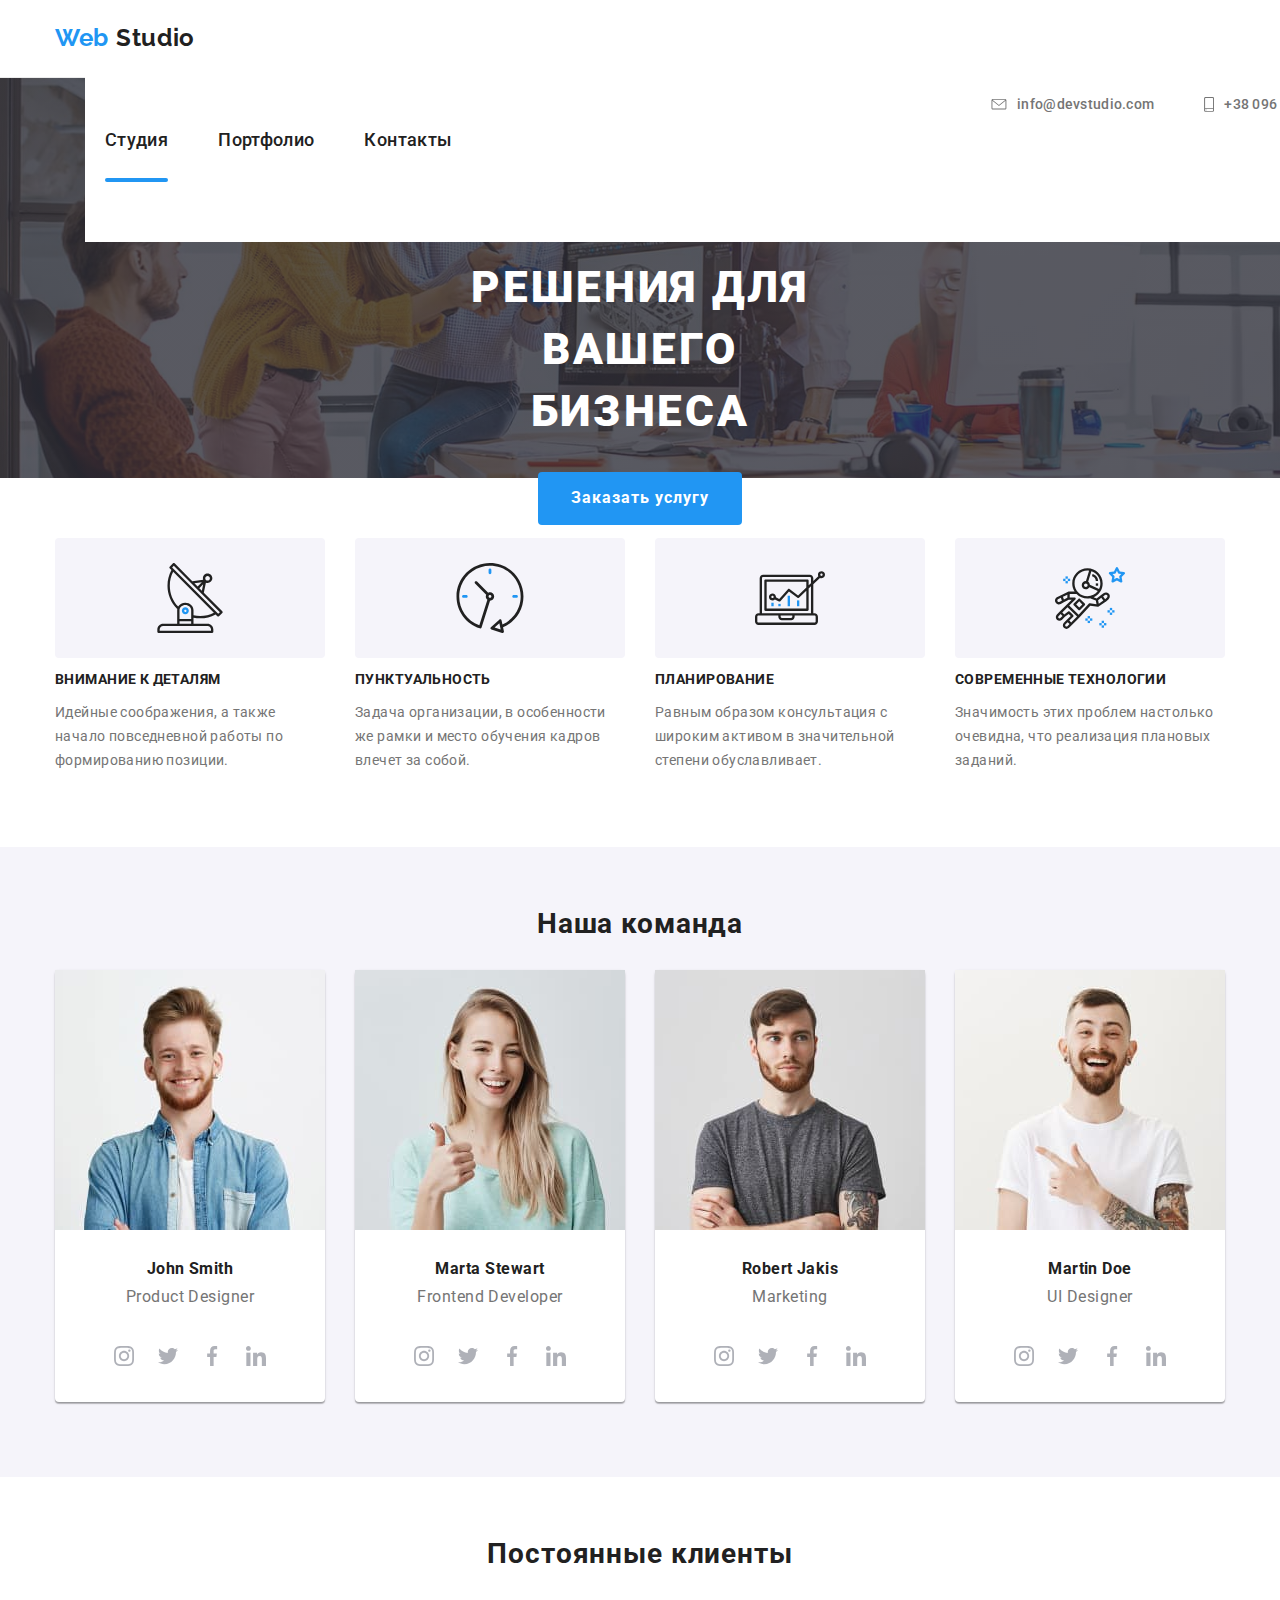
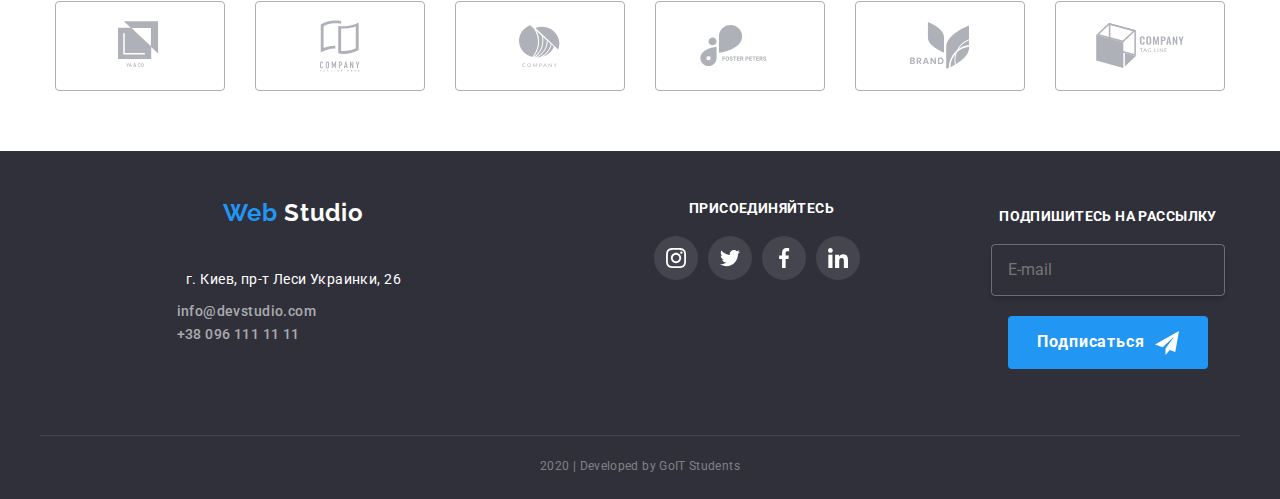
==== commit f6dfe765: "Корегує футер для планшета" ====
--- a/index.html
+++ b/index.html
@@ -474,56 +474,66 @@
 
     <footer class="footer">
       <div class="container footer-section">
-        <div class="address">
-          <a href="./index.html" class="logo"
-            >Web <span class="logo inverse">Studio</span></a
-          >
-          <address>
-            <ul class="footer-contacts">
-              <li class="address-info">г. Киев, пр-т Леси Украинки, 26</li>
-              <li>
-                <a href="mailto:info@devstudio.com" class="contact-link"
-                  >info@devstudio.com</a
+        <div class="tablet-footer">
+          <div class="address">
+            <a href="./index.html" class="logo"
+              >Web <span class="logo inverse">Studio</span></a
+            >
+            <address>
+              <ul class="footer-contacts">
+                <li class="address-info">г. Киев, пр-т Леси Украинки, 26</li>
+                <li>
+                  <a href="mailto:info@devstudio.com" class="contact-link"
+                    >info@devstudio.com</a
+                  >
+                </li>
+                <li>
+                  <a href="tel:+380961111111" class="contact-link"
+                    >+38 096 111 11 11</a
+                  >
+                </li>
+              </ul>
+            </address>
+          </div>
+
+          <div class="join-us">
+            <b class="label">присоединяйтесь</b>
+            <ul class="footer-socials">
+              <li class="item">
+                <a
+                  href="#"
+                  aria-label="Ссылка на Instagram"
+                  class="socials-link"
                 >
-              </li>
-              <li>
-                <a href="tel:+380961111111" class="contact-link"
-                  >+38 096 111 11 11</a
+                  <svg width="20" height="20">
+                    <use href="./images/sprite.svg#instagram-icon"></use></svg
+                ></a>
+              </li>
+              <li class="item">
+                <a href="#" aria-label="Ссылка на Twitter" class="socials-link"
+                  ><svg width="20" height="20">
+                    <use href="./images/sprite.svg#twitter-icon"></use></svg
+                ></a>
+              </li>
+              <li class="item">
+                <a
+                  href="#"
+                  aria-label="Ссылка на Facebook"
+                  class="socials-link"
                 >
+                  <svg width="20" height="20">
+                    <use href="./images/sprite.svg#facebook-icon"></use>
+                  </svg>
+                </a>
+              </li>
+              <li class="item">
+                <a href="#" aria-label="Ссылка на Linkedin" class="socials-link"
+                  ><svg width="20" height="20">
+                    <use href="./images/sprite.svg#linkedin-icon"></use></svg
+                ></a>
               </li>
             </ul>
-          </address>
-        </div>
-
-        <div class="join-us">
-          <b class="label">присоединяйтесь</b>
-          <ul class="footer-socials">
-            <li class="item">
-              <a href="#" aria-label="Ссылка на Instagram" class="socials-link">
-                <svg width="20" height="20">
-                  <use href="./images/sprite.svg#instagram-icon"></use></svg
-              ></a>
-            </li>
-            <li class="item">
-              <a href="#" aria-label="Ссылка на Twitter" class="socials-link"
-                ><svg width="20" height="20">
-                  <use href="./images/sprite.svg#twitter-icon"></use></svg
-              ></a>
-            </li>
-            <li class="item">
-              <a href="#" aria-label="Ссылка на Facebook" class="socials-link">
-                <svg width="20" height="20">
-                  <use href="./images/sprite.svg#facebook-icon"></use>
-                </svg>
-              </a>
-            </li>
-            <li class="item">
-              <a href="#" aria-label="Ссылка на Linkedin" class="socials-link"
-                ><svg width="20" height="20">
-                  <use href="./images/sprite.svg#linkedin-icon"></use></svg
-              ></a>
-            </li>
-          </ul>
+          </div>
         </div>
 
         <div class="sign-us">
--- a/css/main.min.css
+++ b/css/main.min.css
@@ -1,2 +1,2 @@
-.site-nav,.services-list,.team-list,.socials-list,.contacts-list,.filter,.portfolio,.advantages-list,.clients-list,.footer-contacts,.footer-socials{padding:0;margin:0;list-style:none}.site-nav .page,.logo,.socials-list .socials-link,.contact-link,.portfolio-link,.footer-contacts .contact-link{text-decoration:none}.socials-list .socials-link,.footer-socials .socials-link{display:-webkit-box;display:-ms-flexbox;display:flex;-webkit-box-pack:center;-ms-flex-pack:center;justify-content:center;padding:12px;width:44px;height:44px;border-radius:50%;-webkit-transition:fill 250ms cubic-bezier(0.4, 0, 0.2, 1);transition:fill 250ms cubic-bezier(0.4, 0, 0.2, 1)}.socials-list .socials-link:hover,.footer-socials .socials-link:hover,.socials-list .socials-link:focus,.footer-socials .socials-link:focus{background-color:#2196f3}/*! modern-normalize v0.6.0 | MIT License | https://github.com/sindresorhus/modern-normalize */*,*::before,*::after{-webkit-box-sizing:border-box;box-sizing:border-box}:root{-moz-tab-size:4;-o-tab-size:4;tab-size:4}html{line-height:1.15;-webkit-text-size-adjust:100%}body{margin:0}body{font-family:system-ui,-apple-system,"Segoe UI",Roboto,Helvetica,Arial,sans-serif,"Apple Color Emoji","Segoe UI Emoji"}hr{height:0}abbr[title]{-webkit-text-decoration:underline dotted;text-decoration:underline dotted}b,strong{font-weight:bolder}code,kbd,samp,pre{font-family:SFMono-Regular, Consolas, "Liberation Mono", Menlo, monospace;font-size:1em}small{font-size:80%}sub,sup{font-size:75%;line-height:0;position:relative;vertical-align:baseline}sub{bottom:-0.25em}sup{top:-0.5em}button,input,optgroup,select,textarea{font-family:inherit;font-size:100%;line-height:1.15;margin:0}button,select{text-transform:none}button,[type="button"],[type="reset"],[type="submit"]{-webkit-appearance:button}button::-moz-focus-inner,[type="button"]::-moz-focus-inner,[type="reset"]::-moz-focus-inner,[type="submit"]::-moz-focus-inner{border-style:none;padding:0}button:-moz-focusring,[type="button"]:-moz-focusring,[type="reset"]:-moz-focusring,[type="submit"]:-moz-focusring{outline:1px dotted ButtonText}fieldset{padding:0.35em 0.75em 0.625em}legend{padding:0}progress{vertical-align:baseline}[type="number"]::-webkit-inner-spin-button,[type="number"]::-webkit-outer-spin-button{height:auto}[type="search"]{-webkit-appearance:textfield;outline-offset:-2px}[type="search"]::-webkit-search-decoration{-webkit-appearance:none}::-webkit-file-upload-button{-webkit-appearance:button;font:inherit}summary{display:list-item}.visually-hidden{position:absolute;width:1px;height:1px;margin:-1px;border:0;padding:0;clip:rect(0 0 0 0);overflow:hidden}.site-nav .item{position:relative}.site-nav .page{display:block;padding-top:32px;padding-bottom:32px;color:#212121;font-weight:500;font-size:14px;line-height:1.1;letter-spacing:0.02em;-webkit-transition:color 250ms cubic-bezier(0.4, 0, 0.2, 1);transition:color 250ms cubic-bezier(0.4, 0, 0.2, 1)}.site-nav .page :hover,.site-nav .page :focus{color:#2196f3}.hero-title{margin-top:0;margin-bottom:30px;color:#fff;font-weight:900;font-size:26px;line-height:1.6;letter-spacing:0.06em;text-transform:uppercase}@media screen and (min-width: 1200px){.hero-title{font-size:44px;line-height:1.4}}.hero{padding-right:60px;padding-left:60px;padding-top:118px;padding-bottom:118px;margin-left:auto;margin-right:auto;text-align:center;max-width:1600px;height:400px;background-image:-webkit-gradient(linear, left top, left bottom, from(rgba(47,48,58,0.8)), to(rgba(47,48,58,0.8))),url(../images/hero-img.jpg);background-image:linear-gradient(rgba(47,48,58,0.8), rgba(47,48,58,0.8)),url(../images/hero-img.jpg);background-position:center;background-repeat:no-repeat;background-size:cover}.hero-content{width:360px}@media screen and (min-width: 1200px){.hero-content{width:696px}}.button{display:inline-block;border:1px solid transparent;border-radius:4px;padding:10px 32px;min-width:200px;color:#fff;background-color:#2196f3;font-weight:700;font-size:16px;line-height:1.9;text-align:center;letter-spacing:0.06em;text-decoration:none;-webkit-transition:color 250ms cubic-bezier(0.4, 0, 0.2, 1);transition:color 250ms cubic-bezier(0.4, 0, 0.2, 1)}.button:hover,.button:focus{background-color:#fff;color:#2196f3;border-color:#2196f3;outline-color:#2196f3}.logo{display:inline-block;color:#2196f3;font-family:Raleway, sans-serif;font-weight:700;font-size:24px;line-height:1.2;letter-spacing:0.03em}.logo.accent{color:#212121}.address .logo{margin-bottom:20px}.logo.inverse{color:#fff}.section{padding-top:60px;padding-bottom:60px}.section-title{margin-top:0;margin-bottom:30px;color:#212121;font-weight:700;font-size:28px;line-height:1.2;letter-spacing:0.03em;text-align:center}.none{display:none}.services-list{display:-webkit-box;display:-ms-flexbox;display:flex}@media screen and (max-width: 1199px){.services-list{display:none}}.services-list .item{position:relative;width:calc((100% - 60px) / 3)}.services-list .item:not(:last-child){margin-right:30px}.none{display:none}.service-title{position:absolute;left:0;bottom:0;margin-top:0;margin-bottom:0;padding-top:27px;padding-bottom:27px;width:100%;color:#fff;font-size:14px;line-height:1.1;text-align:center;letter-spacing:0.03em;text-transform:uppercase;background-color:rgba(47,48,58,0.8)}.section.background{background-color:#f5f4fa}@media screen and (min-width: 768px){.team-list{display:-webkit-box;display:-ms-flexbox;display:flex;-ms-flex-wrap:wrap;flex-wrap:wrap;margin:-15px}}.worker-card{margin:15px;-webkit-box-shadow:0px 2px 1px rgba(0,0,0,0.2),0px 1px 1px rgba(0,0,0,0.14),0px 1px 3px rgba(0,0,0,0.12);box-shadow:0px 2px 1px rgba(0,0,0,0.2),0px 1px 1px rgba(0,0,0,0.14),0px 1px 3px rgba(0,0,0,0.12);border-radius:4px;background-color:#fff}@media screen and (min-width: 768px){.worker-card{width:calc((100% - 30px * 2) / 2)}}@media screen and (min-width: 1200px){.worker-card{width:calc((100% - 30px * 4) / 4)}}.socials-list{display:-webkit-box;display:-ms-flexbox;display:flex;-webkit-box-pack:center;-ms-flex-pack:center;justify-content:center}.socials-list .socials-link{fill:#afb1b8}.socials-list .socials-link:hover,.socials-list .socials-link:focus{fill:#fff}.worker-info{padding-top:30px;padding-bottom:24px;padding-right:32px;padding-left:32px;text-align:center}.worker-name{margin-top:0;margin-bottom:10px;color:#212121;font-size:16px;line-height:1.1;text-align:center;letter-spacing:0.03em}.worker-profession{margin-top:0;margin-bottom:29px;font-size:16px;line-height:1.1;text-align:center;letter-spacing:0.03em}.contacts-list{margin-bottom:60px}.contacts-list .item{margin-bottom:16px}.contact-link{color:#757575;font-weight:500;font-size:14px;line-height:1.1;letter-spacing:0.02em;-webkit-transition:color 250ms cubic-bezier(0.4, 0, 0.2, 1);transition:color 250ms cubic-bezier(0.4, 0, 0.2, 1)}.contact-link:hover,.contact-link:focus{color:#2196f3}.envelope-icon{width:16px;height:11.2px;margin-right:10px;fill:#757575;-webkit-transition:color 250ms cubic-bezier(0.4, 0, 0.2, 1);transition:color 250ms cubic-bezier(0.4, 0, 0.2, 1)}.contact-link:hover .envelope-icon,.contact-link:focus .envelope-icon{fill:#2196f3}.smartphone-icon{width:10px;height:14.94px;margin-right:10px;fill:#757575;-webkit-transition:color 250ms cubic-bezier(0.4, 0, 0.2, 1);transition:color 250ms cubic-bezier(0.4, 0, 0.2, 1)}.contact-link:hover .smartphone-icon,.contacts-link:focus .smartphone-icon{fill:#2196f3}.footer{background-color:#2f303a}.footer-section{display:-webkit-box;display:-ms-flexbox;display:flex;-webkit-box-orient:vertical;-webkit-box-direction:normal;-ms-flex-direction:column;flex-direction:column;-webkit-box-align:center;-ms-flex-align:center;align-items:center;padding-top:60px;padding-bottom:60px}@media screen and (min-width: 1200px){.footer-section{-webkit-box-align:baseline;-ms-flex-align:baseline;align-items:baseline;padding-top:48px;padding-bottom:28px}}.footer-section.logo{margin-bottom:20px}.copyright{display:none}@media screen and (min-width: 1200px){.copyright{display:block;margin-bottom:0;margin-top:0;margin-left:auto;margin-right:auto;padding-top:18px;padding-bottom:21px;padding-left:15px;padding-right:15px;border-top:1px solid rgba(255,255,255,0.1);width:1200px;color:rgba(255,255,255,0.4);font-size:12px;line-height:2;text-align:center;letter-spacing:0.03em}}.portfolio .link{color:#212121}.filter{display:-webkit-box;display:-ms-flexbox;display:flex;-webkit-box-pack:center;-ms-flex-pack:center;justify-content:center;margin-bottom:50px}.filter .item{margin-right:8px}.filter-button{padding-top:6px;padding-bottom:6px;padding-left:22px;padding-right:22px;border:transparent;border-radius:4px;font-weight:500;font-size:16px;line-height:1.6;text-align:center;letter-spacing:0.03em;color:#212121;background-color:#f5f4fa;-webkit-transition:background-color 250ms cubic-bezier(0.4, 0, 0.2, 1);transition:background-color 250ms cubic-bezier(0.4, 0, 0.2, 1)}.portfolio .filter-button:hover,.portfolio .filter-button:focus{color:#fff;background-color:#2196f3;-webkit-box-shadow:0px 2px 2px rgba(0,0,0,0.12),0px 1px 2px rgba(0,0,0,0.08),0px 3px 1px rgba(0,0,0,0.1);box-shadow:0px 2px 2px rgba(0,0,0,0.12),0px 1px 2px rgba(0,0,0,0.08),0px 3px 1px rgba(0,0,0,0.1)}.portfolio{display:-webkit-box;display:-ms-flexbox;display:flex;-ms-flex-wrap:wrap;flex-wrap:wrap;-webkit-box-pack:justify;-ms-flex-pack:justify;justify-content:space-between}.portfolio-card{width:calc((100% - 60px) / 3);border-top-left-radius:5px;border-top-right-radius:5px;margin-right:30px;margin-bottom:30px;border:1px solid #eeeeee;border-radius:5px}.portfolio-card:nth-child(3n){margin-right:0}.portfolio-card:nth-last-child(-n+3){margin-bottom:0}.portfolio-card:hover,.portfolio-card:focus{-webkit-box-shadow:1px 4px 6px rgba(0,0,0,0.16),0px 4px 4px rgba(0,0,0,0.06),0px 1px 1px rgba(0,0,0,0.12);box-shadow:1px 4px 6px rgba(0,0,0,0.16),0px 4px 4px rgba(0,0,0,0.06),0px 1px 1px rgba(0,0,0,0.12)}.portfolio-link{display:block}.portfolio-description{padding-top:20px;padding-bottom:20px;padding-right:24px;padding-left:24px}.portfolio-item{margin-top:0;margin-bottom:4px;font-weight:700;font-size:18px;line-height:2;letter-spacing:0.06em;color:#212121}.portfolio-type{margin-top:0;margin-bottom:0;color:#757575;font-size:16px;line-height:1.9;letter-spacing:0.03em}.portfolio-top{position:relative;overflow:hidden}.content-overlay{position:absolute;display:inline-block;bottom:0;left:0;width:100%;height:100%;margin:0;padding:63px 24px;font-size:18px;line-height:1.6;letter-spacing:0.03em;color:#fff;background-color:rgba(33,150,243,0.9);-webkit-transform:translateY(100%);transform:translateY(100%);-webkit-transition:-webkit-transform 250ms cubic-bezier(0.4, 0, 0.2, 1);transition:-webkit-transform 250ms cubic-bezier(0.4, 0, 0.2, 1);transition:transform 250ms cubic-bezier(0.4, 0, 0.2, 1);transition:transform 250ms cubic-bezier(0.4, 0, 0.2, 1), -webkit-transform 250ms cubic-bezier(0.4, 0, 0.2, 1)}.portfolio-card .portfolio-link:hover .content-overlay,.portfolio-card .portfolio-link:focus .content-overlay{-webkit-transform:translateY(0);transform:translateY(0)}.advantages-list{margin:-15px}@media screen and (min-width: 768px){.advantages-list{display:-webkit-box;display:-ms-flexbox;display:flex;-ms-flex-wrap:wrap;flex-wrap:wrap}}.advantages-list .text{font-size:14px;line-height:1.7;letter-spacing:0.03em}.advantages-item{margin:15px}@media screen and (min-width: 768px){.advantages-item{width:calc((100% - 30px * 2) / 2)}}@media screen and (min-width: 1200px){.advantages-item{width:calc((100% - 30px * 4) / 4)}}.advantages-title{margin-bottom:10px;text-align:center;color:#212121;font-weight:700;font-size:14px;line-height:1.1;letter-spacing:0.03em;text-transform:uppercase}.advantages-icon{display:-webkit-box;display:-ms-flexbox;display:flex;-webkit-box-pack:center;-ms-flex-pack:center;justify-content:center;padding-top:25px;padding-bottom:25px;background-color:#f5f4fa;border-radius:4px}.site-nav .current.page{color:#2196f3}.site-nav .current.page::after{display:block;position:absolute;left:0;bottom:0;content:" ";width:100%;height:4px;background-color:#2196f3;border-radius:2px}.backdrop{position:fixed;top:0;left:0;width:100%;height:100%;background-color:#e5e5e5;-webkit-transition:250ms cubic-bezier(0.4, 0, 0.2, 1);transition:250ms cubic-bezier(0.4, 0, 0.2, 1)}.is-hidden{opacity:0;pointer-events:none;-webkit-transform:scale(1.5);transform:scale(1.5)}.modal{position:absolute;min-width:528px;top:50%;left:50%;-webkit-transform:translate(-50%, -50%);transform:translate(-50%, -50%);background-color:#fff}.connection-form{padding:40px;width:528px;-webkit-box-shadow:0px 2px 1px rgba(0,0,0,0.2),0px 1px 1px rgba(0,0,0,0.14),0px 1px 3px rgba(0,0,0,0.12);box-shadow:0px 2px 1px rgba(0,0,0,0.2),0px 1px 1px rgba(0,0,0,0.14),0px 1px 3px rgba(0,0,0,0.12);border-radius:4px}.form-title{display:inline-block;margin-top:0;margin-bottom:30px;font-weight:700;font-size:20px;line-height:1.2;text-align:center;letter-spacing:0.03em;color:#212121}.form-field{position:relative;display:block;width:100%;margin-bottom:28px}.form-label{position:absolute;top:50%;left:42px;-webkit-transform:translateY(-50%);transform:translateY(-50%);-webkit-transition:-webkit-transform 250ms cubic-bezier(0.4, 0, 0.2, 1);transition:-webkit-transform 250ms cubic-bezier(0.4, 0, 0.2, 1);transition:transform 250ms cubic-bezier(0.4, 0, 0.2, 1);transition:transform 250ms cubic-bezier(0.4, 0, 0.2, 1), -webkit-transform 250ms cubic-bezier(0.4, 0, 0.2, 1);font-size:14px;line-height:1.1;letter-spacing:0.01em;color:#757575}.form-input:focus+.form-label,.form-input:hover+.form-label,.form-input:not(:placeholder-shown)+.form-label{font-size:12px;color:#2196f3;border-color:#2196f3;-webkit-transform:translate(-25px, -40px);transform:translate(-25px, -40px)}.form-input{width:100%;margin:0;padding:12px 42px;font-size:14px;line-height:1.1;letter-spacing:0.01em;border:1px solid rgba(33,33,33,0.2);border-radius:4px}.form-input:focus{border-color:#2196f3;outline-color:#2196f3}.form-icon{position:absolute;top:50%;left:16px;-webkit-transform:translateY(-50%);transform:translateY(-50%);-webkit-transition:fill 250ms cubic-bezier(0.4, 0, 0.2, 1);transition:fill 250ms cubic-bezier(0.4, 0, 0.2, 1)}.form-input:focus ~ .form-icon,.form-input:hover ~ .form-icon,.form-input:not(:placeholder-shown) ~ .form-icon{fill:#2196f3}.textarea{resize:none;padding:12px 16px;width:100%;min-height:120px;border:1px solid rgba(33,33,33,0.2);border-radius:4px}.textarea:focus{border-color:#2196f3;outline-color:#2196f3}.checkbox-icon{display:inline-block;vertical-align:middle;width:15px;height:15px;margin-right:8px;border:2px solid #212121;border-radius:2px;-webkit-transition:fill 250ms cubic-bezier(0.4, 0, 0.2, 1);transition:fill 250ms cubic-bezier(0.4, 0, 0.2, 1)}.checkbox:checked+.checkbox-icon{border-color:#2196f3;background-color:#2196f3;background-image:url("../images/checkbox.svg");background-size:contain;background-origin:border-box}.agreement-text{font-size:14px;line-height:1.7;letter-spacing:0.03em}.agreement-link{display:inline-block;font-size:14px;line-height:1.7;letter-spacing:0.03em;color:#2196f3}.form-button{display:block;margin-left:auto;margin-right:auto;min-width:200px;height:50px;background-color:#2196f3;-webkit-box-shadow:0px 4px 4px rgba(0,0,0,0.15);box-shadow:0px 4px 4px rgba(0,0,0,0.15);border-radius:4px}.close-button{position:absolute;display:block;top:0;right:0;-webkit-transform:translate(25%, -25%);transform:translate(25%, -25%);width:30px;height:30px;background-color:#fff;border:none;outline:none;border-radius:50%;-webkit-box-shadow:0px 2px 1px rgba(0,0,0,0.2),0px 1px 1px rgba(0,0,0,0.14),0px 1px 3px rgba(0,0,0,0.12);box-shadow:0px 2px 1px rgba(0,0,0,0.2),0px 1px 1px rgba(0,0,0,0.14),0px 1px 3px rgba(0,0,0,0.12);overflow:hidden}.close-button:hover,.close-button:focus{fill:#2196f3}.menu-container{position:absolute;top:100%;left:0;padding-top:60px;padding-bottom:60px;width:100%;text-align:center;padding:20px;background-color:yellow}@media screen and (max-width: 767px){.menu-container{display:none;position:absolute;top:100%;left:0;width:100%}.menu-container.is-open{display:block}}.page-header{position:relative}.menu-button{display:inline-block;margin:0;padding:0;border:none;width:40px;height:40px;padding:10px;background-color:transparent;border:none;outline:none}.menu-button:hover .menu-open,.menu-button:focus .menu-open{fill:#2196f3}.menu-button:hover .menu-close,.menu-button:focus .menu-close{fill:#2196f3}@media screen and (min-width: 768px){.menu-button{display:none}}.menu-button .menu-open{display:none}.menu-button.is-open .menu-open{display:block}.menu-button.is-open .menu-close{display:none}.page-header{padding-top:16px;padding-bottom:16px;border-bottom:1px solid #ececec}.header-menu{display:-webkit-box;display:-ms-flexbox;display:flex;-webkit-box-pack:justify;-ms-flex-pack:justify;justify-content:space-between;-webkit-box-align:baseline;-ms-flex-align:baseline;align-items:baseline}.clients-list{display:-webkit-box;display:-ms-flexbox;display:flex;-ms-flex-wrap:wrap;flex-wrap:wrap;margin:-15px}.client-item{margin:15px;width:calc((100% - 30px * 2) / 2)}@media screen and (min-width: 768px){.client-item{width:calc((100% - 30px * 3) / 3)}}@media screen and (min-width: 1200px){.client-item{width:calc((100% - 30px * 6) / 6)}}.client-link{display:-webkit-box;display:-ms-flexbox;display:flex;-webkit-box-pack:center;-ms-flex-pack:center;justify-content:center;-webkit-box-align:center;-ms-flex-align:center;align-items:center;width:100%;height:90px;border:1px solid #afb1b8;border-radius:4px;fill:#afb1b8;-webkit-transition:fill 250ms cubic-bezier(0.4, 0, 0.2, 1),border 250ms cubic-bezier(0.4, 0, 0.2, 1);transition:fill 250ms cubic-bezier(0.4, 0, 0.2, 1),border 250ms cubic-bezier(0.4, 0, 0.2, 1)}.client-link:hover,.client-link:focus{fill:#2196f3;border:1px solid #2196f3}html{-webkit-box-sizing:border-box;box-sizing:border-box}*,*::before,*::after{-webkit-box-sizing:inherit;box-sizing:inherit}body{color:#757575;font-family:Roboto, sans-serif}img{display:block;max-width:100%;height:auto}.container{margin-left:auto;margin-right:auto;padding-left:15px;padding-right:15px}@media screen and (min-width: 480px){.container{width:480px}}@media screen and (min-width: 768px){.container{width:768px}}@media screen and (min-width: 1200px){.container{width:1200px}}.footer-contacts{margin-bottom:60px;text-align:center}.footer-contacts .contact-link{font-style:normal;color:rgba(255,255,255,0.6);font-size:14px;line-height:1.7;letter-spacing:0.03em;-webkit-transition:color 250ms cubic-bezier(0.4, 0, 0.2, 1);transition:color 250ms cubic-bezier(0.4, 0, 0.2, 1)}.footer-contacts .contact-link:hover,.footer-contacts .contact-link:focus{color:#2196f3}.address{text-align:center}@media screen and (min-width: 1200px){.address{width:calc(100% / 4)}}.address-info{font-style:normal;margin-bottom:8px;color:#fff;font-size:14px;line-height:1.7;letter-spacing:0.03em}.label{display:inline-block;margin-bottom:20px;text-align:center;color:#fff;font-weight:700;font-size:14px;line-height:1.1;letter-spacing:0.03em;text-transform:uppercase;text-align:center}.sign-us{text-align:center;width:100%}@media screen and (min-width: 1200px){.sign-us{width:calc(100% / 4)}}.sign-button{display:-webkit-box;display:-ms-flexbox;display:flex;padding:10px 28px;-webkit-box-align:center;-ms-flex-align:center;align-items:center;margin-left:auto;margin-right:auto}.sign-icon{display:inline-block;margin-left:10px;fill:#fff;-webkit-transition:fill 250ms cubic-bezier(0.4, 0, 0.2, 1);transition:fill 250ms cubic-bezier(0.4, 0, 0.2, 1)}.button:hover .sign-icon{fill:#2196f3}.sign-input{margin-bottom:20px;width:100%;padding:15px 16px;font-size:16px;line-height:1.25;color:#fff;border:1px solid rgba(255,255,255,0.3);outline:#2196f3;-webkit-box-sizing:border-box;box-sizing:border-box;-webkit-box-shadow:0px 4px 4px rgba(0,0,0,0.15);box-shadow:0px 4px 4px rgba(0,0,0,0.15);border-radius:4px;background:rgba(0,0,0,0)}.sign-input:hover,.sign-input:focus{border-color:#2196f3;outline-color:#2196f3}.join-us{margin-bottom:60px;text-align:center}.footer-socials{display:-webkit-box;display:-ms-flexbox;display:flex}.footer-socials .item{margin-right:10px}.footer-socials .socials-link{background-color:rgba(255,255,255,0.1);fill:#fff;-webkit-transition:background-color 250ms cubic-bezier(0.4, 0, 0.2, 1);transition:background-color 250ms cubic-bezier(0.4, 0, 0.2, 1)}
+.site-nav,.services-list,.team-list,.socials-list,.contacts-list,.filter,.portfolio,.advantages-list,.clients-list,.footer-contacts,.footer-socials{padding:0;margin:0;list-style:none}.site-nav .page,.logo,.socials-list .socials-link,.contact-link,.portfolio-link,.footer-contacts .contact-link{text-decoration:none}.socials-list .socials-link,.footer-socials .socials-link{display:-webkit-box;display:-ms-flexbox;display:flex;-webkit-box-pack:center;-ms-flex-pack:center;justify-content:center;padding:12px;width:44px;height:44px;border-radius:50%;-webkit-transition:fill 250ms cubic-bezier(0.4, 0, 0.2, 1);transition:fill 250ms cubic-bezier(0.4, 0, 0.2, 1)}.socials-list .socials-link:hover,.footer-socials .socials-link:hover,.socials-list .socials-link:focus,.footer-socials .socials-link:focus{background-color:#2196f3}/*! modern-normalize v0.6.0 | MIT License | https://github.com/sindresorhus/modern-normalize */*,*::before,*::after{-webkit-box-sizing:border-box;box-sizing:border-box}:root{-moz-tab-size:4;-o-tab-size:4;tab-size:4}html{line-height:1.15;-webkit-text-size-adjust:100%}body{margin:0}body{font-family:system-ui,-apple-system,"Segoe UI",Roboto,Helvetica,Arial,sans-serif,"Apple Color Emoji","Segoe UI Emoji"}hr{height:0}abbr[title]{-webkit-text-decoration:underline dotted;text-decoration:underline dotted}b,strong{font-weight:bolder}code,kbd,samp,pre{font-family:SFMono-Regular, Consolas, "Liberation Mono", Menlo, monospace;font-size:1em}small{font-size:80%}sub,sup{font-size:75%;line-height:0;position:relative;vertical-align:baseline}sub{bottom:-0.25em}sup{top:-0.5em}button,input,optgroup,select,textarea{font-family:inherit;font-size:100%;line-height:1.15;margin:0}button,select{text-transform:none}button,[type="button"],[type="reset"],[type="submit"]{-webkit-appearance:button}button::-moz-focus-inner,[type="button"]::-moz-focus-inner,[type="reset"]::-moz-focus-inner,[type="submit"]::-moz-focus-inner{border-style:none;padding:0}button:-moz-focusring,[type="button"]:-moz-focusring,[type="reset"]:-moz-focusring,[type="submit"]:-moz-focusring{outline:1px dotted ButtonText}fieldset{padding:0.35em 0.75em 0.625em}legend{padding:0}progress{vertical-align:baseline}[type="number"]::-webkit-inner-spin-button,[type="number"]::-webkit-outer-spin-button{height:auto}[type="search"]{-webkit-appearance:textfield;outline-offset:-2px}[type="search"]::-webkit-search-decoration{-webkit-appearance:none}::-webkit-file-upload-button{-webkit-appearance:button;font:inherit}summary{display:list-item}.visually-hidden{position:absolute;width:1px;height:1px;margin:-1px;border:0;padding:0;clip:rect(0 0 0 0);overflow:hidden}@media screen and (min-width: 768px){.site-nav{display:-webkit-box;display:-ms-flexbox;display:flex;-webkit-box-pack:center;-ms-flex-pack:center;justify-content:center}.site-nav .item{position:relative}.site-nav .item+.item{margin-left:50px}}.site-nav .page{display:block;margin-bottom:40px;padding-top:8px;padding-bottom:8px;font-size:18px;font-weight:500;line-height:1.2;letter-spacing:0.02em;color:#212121;-webkit-transition:color 250ms cubic-bezier(0.4, 0, 0.2, 1);transition:color 250ms cubic-bezier(0.4, 0, 0.2, 1)}@media screen and (min-width: 768px){.site-nav .page{padding-top:32px;padding-bottom:32px;font-size:14px;font-weight:500}}@media screen and (min-width: 1200px){.site-nav .page{font-size:18px}}.site-nav .page :hover,.site-nav .page :focus{color:#2196f3}.current{color:#2196f3;position:relative}.current::after{display:block;position:absolute;left:0;bottom:0;content:" ";width:100%;height:4px;background-color:#2196f3;border-radius:2px}.hero-title{margin-top:0;margin-bottom:30px;text-align:center;color:#fff;font-weight:900;font-size:26px;line-height:1.6;letter-spacing:0.06em;text-transform:uppercase}@media screen and (min-width: 1200px){.hero-title{font-size:44px;line-height:1.4}}.hero{padding-top:118px;padding-bottom:118px;margin-left:auto;margin-right:auto;text-align:center;max-width:1600px;height:400px;background-image:-webkit-gradient(linear, left top, left bottom, from(rgba(47,48,58,0.8)), to(rgba(47,48,58,0.8))),url(../images/hero-img.jpg);background-image:linear-gradient(rgba(47,48,58,0.8), rgba(47,48,58,0.8)),url(../images/hero-img.jpg);background-position:center;background-repeat:no-repeat;background-size:cover}.hero-content{max-width:360px;margin-left:auto;margin-right:auto}@media screen and (min-width: 1200px){.hero-content{width:696px}}.button{display:inline-block;border:1px solid transparent;border-radius:4px;padding:10px 32px;min-width:200px;color:#fff;background-color:#2196f3;font-weight:700;font-size:16px;line-height:1.9;text-align:center;letter-spacing:0.06em;text-decoration:none;-webkit-transition:color 250ms cubic-bezier(0.4, 0, 0.2, 1);transition:color 250ms cubic-bezier(0.4, 0, 0.2, 1)}.button:hover,.button:focus{background-color:#fff;color:#2196f3;border-color:#2196f3;outline-color:#2196f3}.logo{display:inline-block;color:#2196f3;font-family:Raleway, sans-serif;font-weight:700;font-size:24px;line-height:1.2;letter-spacing:0.03em}.logo.accent{color:#212121}.address .logo{margin-bottom:20px}.logo.inverse{color:#fff}.section{padding-top:60px;padding-bottom:60px}.section-title{margin-top:0;margin-bottom:30px;color:#212121;font-weight:700;font-size:28px;line-height:1.2;letter-spacing:0.03em;text-align:center}.none{display:none}.services-list{display:-webkit-box;display:-ms-flexbox;display:flex}@media screen and (max-width: 1199px){.services-list{display:none}}.services-list .item{position:relative;width:calc((100% - 60px) / 3)}.services-list .item:not(:last-child){margin-right:30px}.none{display:none}.service-title{position:absolute;left:0;bottom:0;margin-top:0;margin-bottom:0;padding-top:27px;padding-bottom:27px;width:100%;color:#fff;font-size:14px;line-height:1.1;text-align:center;letter-spacing:0.03em;text-transform:uppercase;background-color:rgba(47,48,58,0.8)}.section.background{background-color:#f5f4fa}@media screen and (min-width: 768px){.team-list{display:-webkit-box;display:-ms-flexbox;display:flex;-ms-flex-wrap:wrap;flex-wrap:wrap;margin:-15px}}.worker-card{margin:15px;margin-bottom:30px;-webkit-box-shadow:0px 2px 1px rgba(0,0,0,0.2),0px 1px 1px rgba(0,0,0,0.14),0px 1px 3px rgba(0,0,0,0.12);box-shadow:0px 2px 1px rgba(0,0,0,0.2),0px 1px 1px rgba(0,0,0,0.14),0px 1px 3px rgba(0,0,0,0.12);border-radius:4px;background-color:#fff}@media screen and (min-width: 768px){.worker-card{width:calc((100% - 30px * 2) / 2)}}@media screen and (min-width: 1200px){.worker-card{width:calc((100% - 30px * 4) / 4)}}.socials-list{display:-webkit-box;display:-ms-flexbox;display:flex;-webkit-box-pack:center;-ms-flex-pack:center;justify-content:center}.socials-list .socials-link{fill:#afb1b8}.socials-list .socials-link:hover,.socials-list .socials-link:focus{fill:#fff}.worker-info{padding-top:30px;padding-bottom:24px;padding-right:32px;padding-left:32px;text-align:center}.worker-name{margin-top:0;margin-bottom:10px;color:#212121;font-size:16px;line-height:1.1;text-align:center;letter-spacing:0.03em}.worker-profession{margin-top:0;margin-bottom:29px;font-size:16px;line-height:1.1;text-align:center;letter-spacing:0.03em}@media screen and (min-width: 1200px){.contacts-list{display:-webkit-box;display:-ms-flexbox;display:flex;margin-left:auto}.contacts-list .item+.item{margin-left:50px}}.contacts-list .item{margin-bottom:16px}.contact-link{display:-webkit-box;display:-ms-flexbox;display:flex;-webkit-box-align:center;-ms-flex-align:center;align-items:center;color:#757575;font-weight:500;font-size:14px;line-height:1.1;letter-spacing:0.02em;-webkit-transition:color 250ms cubic-bezier(0.4, 0, 0.2, 1);transition:color 250ms cubic-bezier(0.4, 0, 0.2, 1)}.contact-link:hover,.contact-link:focus{color:#2196f3}.envelope-icon{width:16px;height:11.2px;margin-right:10px;fill:#757575;-webkit-transition:color 250ms cubic-bezier(0.4, 0, 0.2, 1);transition:color 250ms cubic-bezier(0.4, 0, 0.2, 1)}.contact-link:hover .envelope-icon,.contact-link:focus .envelope-icon{fill:#2196f3}.smartphone-icon{width:10px;height:14.94px;margin-right:10px;fill:#757575;-webkit-transition:color 250ms cubic-bezier(0.4, 0, 0.2, 1);transition:color 250ms cubic-bezier(0.4, 0, 0.2, 1)}.contact-link:hover .smartphone-icon,.contacts-link:focus .smartphone-icon{fill:#2196f3}.footer{background-color:#2f303a}.footer-section{display:-webkit-box;display:-ms-flexbox;display:flex;-webkit-box-orient:vertical;-webkit-box-direction:normal;-ms-flex-direction:column;flex-direction:column;-webkit-box-align:center;-ms-flex-align:center;align-items:center;padding-top:60px;padding-bottom:60px}@media screen and (min-width: 1200px){.footer-section{-webkit-box-orient:horizontal;-webkit-box-direction:normal;-ms-flex-direction:row;flex-direction:row;-webkit-box-align:baseline;-ms-flex-align:baseline;align-items:baseline;-webkit-box-pack:justify;-ms-flex-pack:justify;justify-content:space-between;padding-top:48px;padding-bottom:28px}}.footer-section.logo{margin-bottom:20px}.tablet-footer{width:100%}@media screen and (min-width: 768px){.tablet-footer{display:-webkit-box;display:-ms-flexbox;display:flex;-ms-flex-pack:distribute;justify-content:space-around}}.copyright{display:none}@media screen and (min-width: 1200px){.copyright{display:block;margin-bottom:0;margin-top:0;margin-left:auto;margin-right:auto;padding-top:18px;padding-bottom:21px;padding-left:15px;padding-right:15px;border-top:1px solid rgba(255,255,255,0.1);width:1200px;color:rgba(255,255,255,0.4);font-size:12px;line-height:2;text-align:center;letter-spacing:0.03em}}.portfolio .link{color:#212121}.filter{display:-webkit-box;display:-ms-flexbox;display:flex;-ms-flex-wrap:wrap;flex-wrap:wrap;-webkit-box-pack:center;-ms-flex-pack:center;justify-content:center;margin-bottom:40px;-webkit-box-pack:start;-ms-flex-pack:start;justify-content:flex-start}@media screen and (min-width: 1200px){.filter{margin-bottom:50px}}.filter .item{margin-right:8px;margin-bottom:15px}.filter-button{padding-top:6px;padding-bottom:6px;padding-left:22px;padding-right:22px;border:transparent;border-radius:4px;outline:none;font-weight:500;font-size:16px;line-height:1.6;text-align:center;letter-spacing:0.03em;color:#212121;background-color:#f5f4fa;-webkit-transition:background-color 250ms cubic-bezier(0.4, 0, 0.2, 1);transition:background-color 250ms cubic-bezier(0.4, 0, 0.2, 1)}.portfolio .filter-button:hover,.portfolio .filter-button:focus{color:#fff;background-color:#2196f3;-webkit-box-shadow:0px 2px 2px rgba(0,0,0,0.12),0px 1px 2px rgba(0,0,0,0.08),0px 3px 1px rgba(0,0,0,0.1);box-shadow:0px 2px 2px rgba(0,0,0,0.12),0px 1px 2px rgba(0,0,0,0.08),0px 3px 1px rgba(0,0,0,0.1)}@media screen and (min-width: 768px){.portfolio{display:-webkit-box;display:-ms-flexbox;display:flex;-ms-flex-wrap:wrap;flex-wrap:wrap;margin:-15px;-webkit-box-pack:justify;-ms-flex-pack:justify;justify-content:space-between}}.portfolio-card{margin:15px;margin-bottom:30px;border-top-left-radius:5px;border-top-right-radius:5px;margin-bottom:30px;border:1px solid #eeeeee;border-radius:5px}@media screen and (min-width: 768px){.portfolio-card{width:calc((100% - 30px * 2) / 2)}}@media screen and (min-width: 1200px){.portfolio-card{width:calc((100% - 30px * 3) / 3)}}.portfolio-card:hover,.portfolio-card:focus{-webkit-box-shadow:1px 4px 6px rgba(0,0,0,0.16),0px 4px 4px rgba(0,0,0,0.06),0px 1px 1px rgba(0,0,0,0.12);box-shadow:1px 4px 6px rgba(0,0,0,0.16),0px 4px 4px rgba(0,0,0,0.06),0px 1px 1px rgba(0,0,0,0.12)}.portfolio-link{display:block}.portfolio-description{padding-top:20px;padding-bottom:20px;padding-right:24px;padding-left:24px}.portfolio-item{margin-top:0;margin-bottom:4px;font-weight:700;font-size:18px;line-height:2;letter-spacing:0.06em;color:#212121}.portfolio-type{margin-top:0;margin-bottom:0;color:#757575;font-size:16px;line-height:1.9;letter-spacing:0.03em}.portfolio-top{position:relative;overflow:hidden}.content-overlay{position:absolute;display:inline-block;bottom:0;left:0;width:100%;height:100%;margin:0;padding:63px 24px;font-size:18px;line-height:1.6;letter-spacing:0.03em;color:#fff;background-color:rgba(33,150,243,0.9);-webkit-transform:translateY(100%);transform:translateY(100%);-webkit-transition:-webkit-transform 250ms cubic-bezier(0.4, 0, 0.2, 1);transition:-webkit-transform 250ms cubic-bezier(0.4, 0, 0.2, 1);transition:transform 250ms cubic-bezier(0.4, 0, 0.2, 1);transition:transform 250ms cubic-bezier(0.4, 0, 0.2, 1), -webkit-transform 250ms cubic-bezier(0.4, 0, 0.2, 1)}.portfolio-card .portfolio-link:hover .content-overlay,.portfolio-card .portfolio-link:focus .content-overlay{-webkit-transform:translateY(0);transform:translateY(0)}.advantages-list{margin:-15px}@media screen and (min-width: 768px){.advantages-list{display:-webkit-box;display:-ms-flexbox;display:flex;-ms-flex-wrap:wrap;flex-wrap:wrap}}.advantages-list .text{font-size:14px;line-height:1.7;letter-spacing:0.03em}.advantages-item{margin:15px}@media screen and (min-width: 768px){.advantages-item{width:calc((100% - 30px * 2) / 2)}}@media screen and (min-width: 1200px){.advantages-item{width:calc((100% - 30px * 4) / 4)}}.advantages-title{margin-bottom:10px;color:#212121;font-weight:700;font-size:14px;line-height:1.1;letter-spacing:0.03em;text-transform:uppercase}@media screen and (max-width: 767px){.advantages-title{text-align:center}}.advantages-icon{display:-webkit-box;display:-ms-flexbox;display:flex;-webkit-box-pack:center;-ms-flex-pack:center;justify-content:center;padding-top:25px;padding-bottom:25px;background-color:#f5f4fa;border-radius:4px}.backdrop{position:fixed;top:0;left:0;width:100%;height:100%;z-index:999;overflow-y:scroll;padding-left:15px;padding-right:15px;background-color:#e5e5e5;-webkit-transition:250ms cubic-bezier(0.4, 0, 0.2, 1);transition:250ms cubic-bezier(0.4, 0, 0.2, 1)}.is-hidden{opacity:0;pointer-events:none;-webkit-transform:scale(1.5);transform:scale(1.5)}.modal{position:absolute;min-width:450px;top:50%;left:50%;-webkit-transform:translate(-50%, -50%);transform:translate(-50%, -50%);background-color:#fff}@media screen and (min-width: 1200px){.modal{min-width:528px}}.menu-container{position:absolute;top:100%;left:0;padding-top:60px;padding-bottom:60px;width:100%;text-align:center;padding:20px;z-index:10;background-color:#fff}@media screen and (max-width: 767px){.menu-container{display:none;position:absolute;top:100%;left:0;width:100%}.menu-container.is-open{display:block}}@media screen and (min-width: 768px){.menu-container{display:-webkit-box;display:-ms-flexbox;display:flex;margin-left:81px;-webkit-box-pack:justify;-ms-flex-pack:justify;justify-content:space-between;-webkit-box-flex:1;-ms-flex-positive:1;flex-grow:1}}@media screen and (min-width: 1200px){.menu-container{margin-left:85px}}.page-header{position:relative}.menu-button{display:inline-block;margin:0;padding:0;border:none;width:40px;height:40px;padding:10px;background-color:transparent;border:none;outline:none}.menu-button:hover .menu-open,.menu-button:focus .menu-open{fill:#2196f3}.menu-button:hover .menu-close,.menu-button:focus .menu-close{fill:#2196f3}@media screen and (min-width: 768px){.menu-button{display:none}}.menu-button .menu-open{display:none}.menu-button.is-open .menu-open{display:block}.menu-button.is-open .menu-close{display:none}.page-header{border-bottom:1px solid #ececec}@media screen and (min-width: 768px){.page-header{padding-top:26px;padding-bottom:26px}}@media screen and (min-width: 1200px){.page-header{padding-top:24px;padding-bottom:24px}}.header-menu{display:-webkit-box;display:-ms-flexbox;display:flex;-webkit-box-pack:justify;-ms-flex-pack:justify;justify-content:space-between;-webkit-box-align:baseline;-ms-flex-align:baseline;align-items:baseline}.clients-list{display:-webkit-box;display:-ms-flexbox;display:flex;-ms-flex-wrap:wrap;flex-wrap:wrap;margin:-15px}.client-item{margin:15px;width:calc((100% - 30px * 2) / 2)}@media screen and (min-width: 768px){.client-item{width:calc((100% - 30px * 3) / 3)}}@media screen and (min-width: 1200px){.client-item{width:calc((100% - 30px * 6) / 6)}}.client-link{display:-webkit-box;display:-ms-flexbox;display:flex;-webkit-box-pack:center;-ms-flex-pack:center;justify-content:center;-webkit-box-align:center;-ms-flex-align:center;align-items:center;width:100%;height:90px;border:1px solid #afb1b8;border-radius:4px;fill:#afb1b8;-webkit-transition:fill 250ms cubic-bezier(0.4, 0, 0.2, 1),border 250ms cubic-bezier(0.4, 0, 0.2, 1);transition:fill 250ms cubic-bezier(0.4, 0, 0.2, 1),border 250ms cubic-bezier(0.4, 0, 0.2, 1)}.client-link:hover,.client-link:focus{fill:#2196f3;border:1px solid #2196f3}html{-webkit-box-sizing:border-box;box-sizing:border-box}*,*::before,*::after{-webkit-box-sizing:inherit;box-sizing:inherit}body{color:#757575;font-family:Roboto, sans-serif}img{display:block;max-width:100%;height:auto}.container{margin-left:auto;margin-right:auto;padding-left:15px;padding-right:15px}@media screen and (min-width: 480px){.container{width:480px}}@media screen and (min-width: 768px){.container{width:768px}}@media screen and (min-width: 1200px){.container{width:1200px}}.footer-contacts{margin-bottom:60px;text-align:center}.footer-contacts .contact-link{font-style:normal;color:rgba(255,255,255,0.6);font-size:14px;line-height:1.7;letter-spacing:0.03em;-webkit-transition:color 250ms cubic-bezier(0.4, 0, 0.2, 1);transition:color 250ms cubic-bezier(0.4, 0, 0.2, 1)}.footer-contacts .contact-link:hover,.footer-contacts .contact-link:focus{color:#2196f3}.address{text-align:center}@media screen and (min-width: 768px){.address{width:calc((100% - 30px) / 3)}}@media screen and (min-width: 1200px){.address{width:calc(100% / 4)}}.address-info{font-style:normal;margin-bottom:8px;color:#fff;font-size:14px;line-height:1.7;letter-spacing:0.03em}.connection-form{padding:40px;width:450px;-webkit-box-shadow:0px 2px 1px rgba(0,0,0,0.2),0px 1px 1px rgba(0,0,0,0.14),0px 1px 3px rgba(0,0,0,0.12);box-shadow:0px 2px 1px rgba(0,0,0,0.2),0px 1px 1px rgba(0,0,0,0.14),0px 1px 3px rgba(0,0,0,0.12);border-radius:4px}@media screen and (min-width: 1200px){.connection-form{width:528px}}.form-title{display:inline-block;margin-top:0;margin-bottom:30px;font-weight:700;font-size:20px;line-height:1.2;text-align:center;letter-spacing:0.03em;color:#212121}.form-field{position:relative;display:block;width:100%;margin-bottom:28px}.form-label{position:absolute;top:50%;left:42px;-webkit-transform:translateY(-50%);transform:translateY(-50%);-webkit-transition:-webkit-transform 250ms cubic-bezier(0.4, 0, 0.2, 1);transition:-webkit-transform 250ms cubic-bezier(0.4, 0, 0.2, 1);transition:transform 250ms cubic-bezier(0.4, 0, 0.2, 1);transition:transform 250ms cubic-bezier(0.4, 0, 0.2, 1), -webkit-transform 250ms cubic-bezier(0.4, 0, 0.2, 1);font-size:14px;line-height:1.1;letter-spacing:0.01em;color:#757575}.form-input:focus+.form-label,.form-input:hover+.form-label,.form-input:not(:placeholder-shown)+.form-label{font-size:12px;color:#2196f3;border-color:#2196f3;-webkit-transform:translate(-25px, -40px);transform:translate(-25px, -40px)}.form-input{width:100%;margin:0;padding:12px 42px;font-size:14px;line-height:1.1;letter-spacing:0.01em;border:1px solid rgba(33,33,33,0.2);border-radius:4px}.form-input:focus{border-color:#2196f3;outline-color:#2196f3}.form-icon{position:absolute;top:50%;left:16px;-webkit-transform:translateY(-50%);transform:translateY(-50%);-webkit-transition:fill 250ms cubic-bezier(0.4, 0, 0.2, 1);transition:fill 250ms cubic-bezier(0.4, 0, 0.2, 1)}.form-input:focus ~ .form-icon,.form-input:hover ~ .form-icon,.form-input:not(:placeholder-shown) ~ .form-icon{fill:#2196f3}.textarea{resize:none;padding:12px 16px;width:100%;min-height:120px;border:1px solid rgba(33,33,33,0.2);border-radius:4px}.textarea:focus{border-color:#2196f3;outline-color:#2196f3}.checkbox-icon{display:inline-block;vertical-align:middle;width:15px;height:15px;margin-right:8px;border:2px solid #212121;border-radius:2px;-webkit-transition:fill 250ms cubic-bezier(0.4, 0, 0.2, 1);transition:fill 250ms cubic-bezier(0.4, 0, 0.2, 1)}.checkbox:checked+.checkbox-icon{border-color:#2196f3;background-color:#2196f3;background-image:url("../images/checkbox.svg");background-size:contain;background-origin:border-box}.agreement-text{font-size:12px;line-height:1.7;letter-spacing:0.03em}@media screen and (min-width: 1200px){.agreement-text{font-size:14px}}.agreement-link{display:inline-block;font-size:12px;line-height:1.7;letter-spacing:0.03em;color:#2196f3}@media screen and (min-width: 1200px){.agreement-link{font-size:14px}}.form-button{display:block;margin-left:auto;margin-right:auto;min-width:200px;height:50px;background-color:#2196f3;-webkit-box-shadow:0px 4px 4px rgba(0,0,0,0.15);box-shadow:0px 4px 4px rgba(0,0,0,0.15);border-radius:4px}.close-button{position:absolute;display:block;top:0;right:0;-webkit-transform:translate(-50%, 50%);transform:translate(-50%, 50%);width:30px;height:30px;-webkit-transition:color 250ms cubic-bezier(0.4, 0, 0.2, 1);transition:color 250ms cubic-bezier(0.4, 0, 0.2, 1);background-color:#fff;border:none;outline:none;border-radius:50%;border:1px solid rgba(0,0,0,0.1)}.close-button:hover,.close-button:focus{fill:#2196f3}.label{display:inline-block;margin-bottom:20px;text-align:center;color:#fff;font-weight:700;font-size:14px;line-height:1.1;letter-spacing:0.03em;text-transform:uppercase;text-align:center}.sign-us{text-align:center;width:100%}@media screen and (min-width: 1200px){.sign-us{width:calc(100% / 4)}}.sign-button{display:-webkit-box;display:-ms-flexbox;display:flex;padding:10px 28px;-webkit-box-align:center;-ms-flex-align:center;align-items:center;margin-left:auto;margin-right:auto}.sign-icon{display:inline-block;margin-left:10px;fill:#fff;-webkit-transition:fill 250ms cubic-bezier(0.4, 0, 0.2, 1);transition:fill 250ms cubic-bezier(0.4, 0, 0.2, 1)}.button:hover .sign-icon{fill:#2196f3}.sign-input{margin-bottom:20px;width:100%;padding:15px 16px;font-size:16px;line-height:1.25;color:#fff;border:1px solid rgba(255,255,255,0.3);outline:#2196f3;-webkit-box-sizing:border-box;box-sizing:border-box;-webkit-box-shadow:0px 4px 4px rgba(0,0,0,0.15);box-shadow:0px 4px 4px rgba(0,0,0,0.15);border-radius:4px;background:rgba(0,0,0,0)}.sign-input:hover,.sign-input:focus{border-color:#2196f3;outline-color:#2196f3}.join-us{margin-bottom:60px;text-align:center}.footer-socials{display:-webkit-box;display:-ms-flexbox;display:flex}.footer-socials .item{margin-right:10px}.footer-socials .socials-link{background-color:rgba(255,255,255,0.1);fill:#fff;-webkit-transition:background-color 250ms cubic-bezier(0.4, 0, 0.2, 1);transition:background-color 250ms cubic-bezier(0.4, 0, 0.2, 1)}
 /*# sourceMappingURL=main.min.css.map */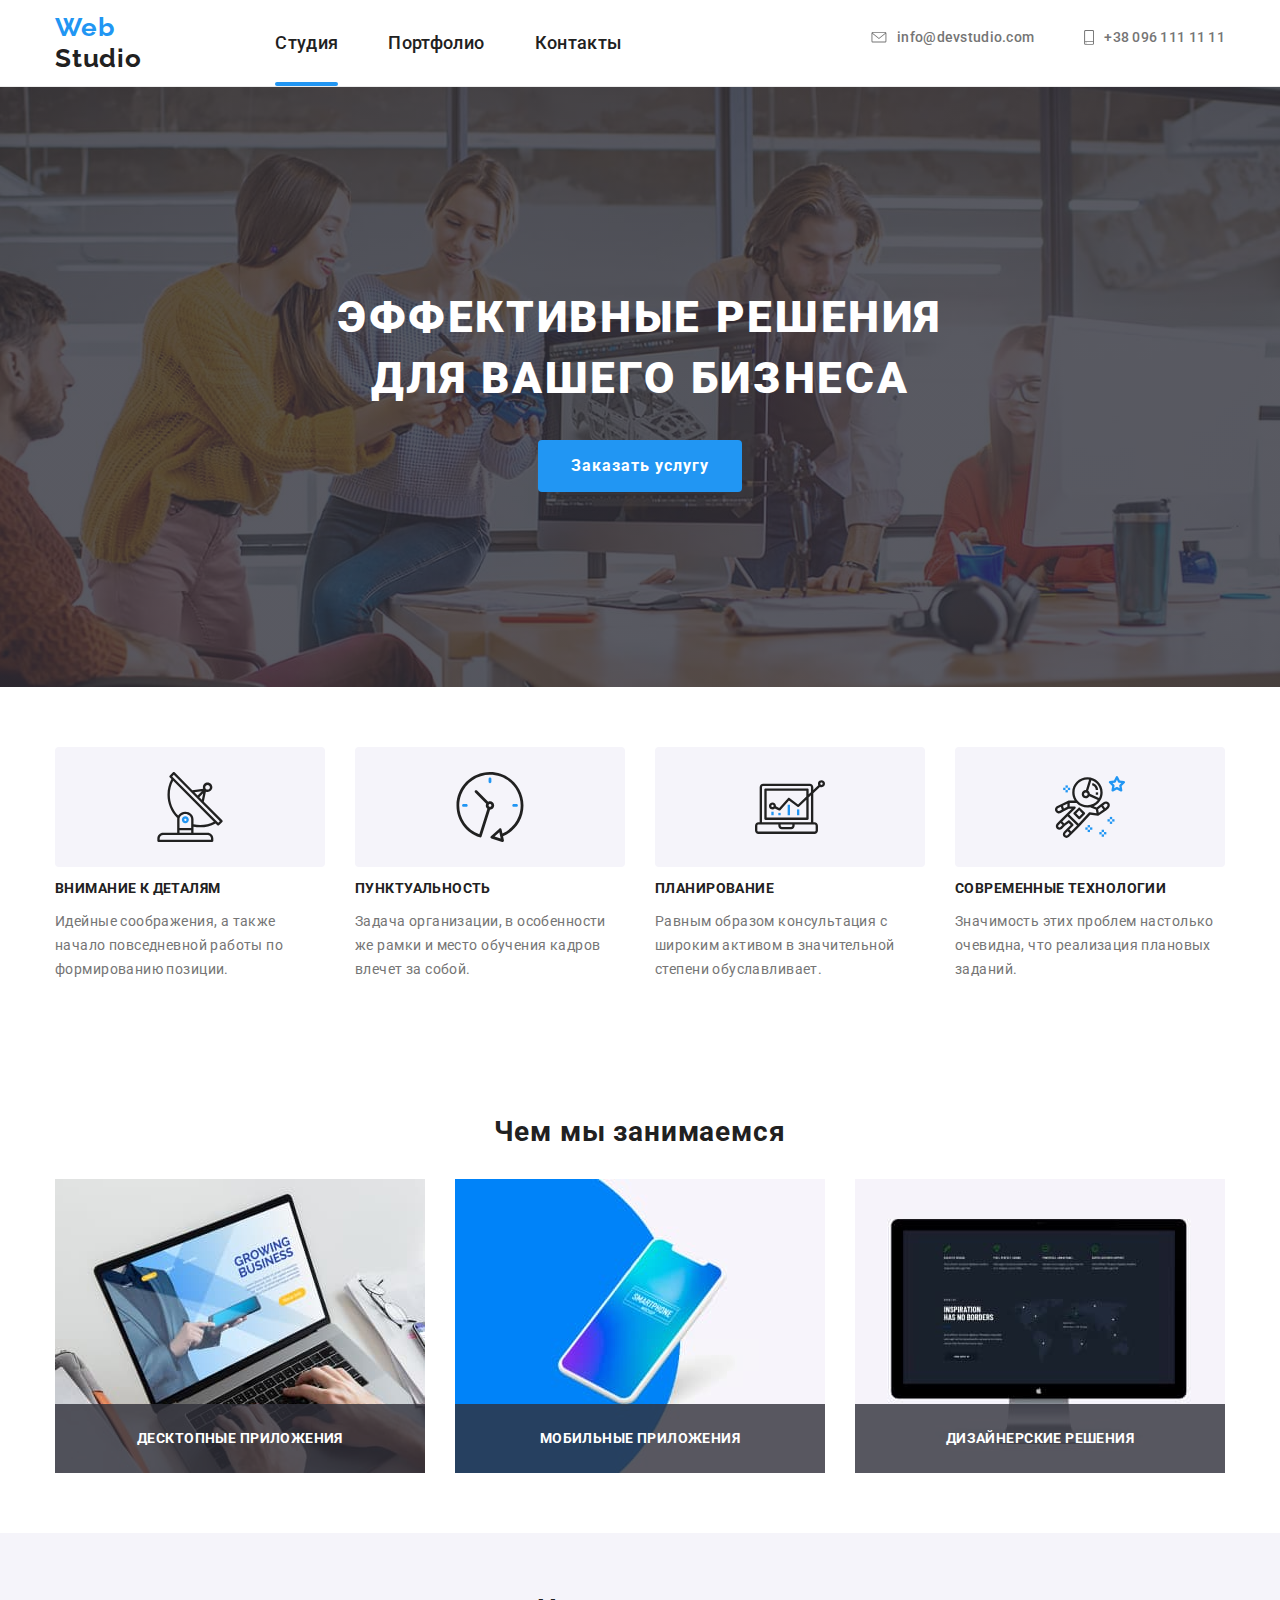
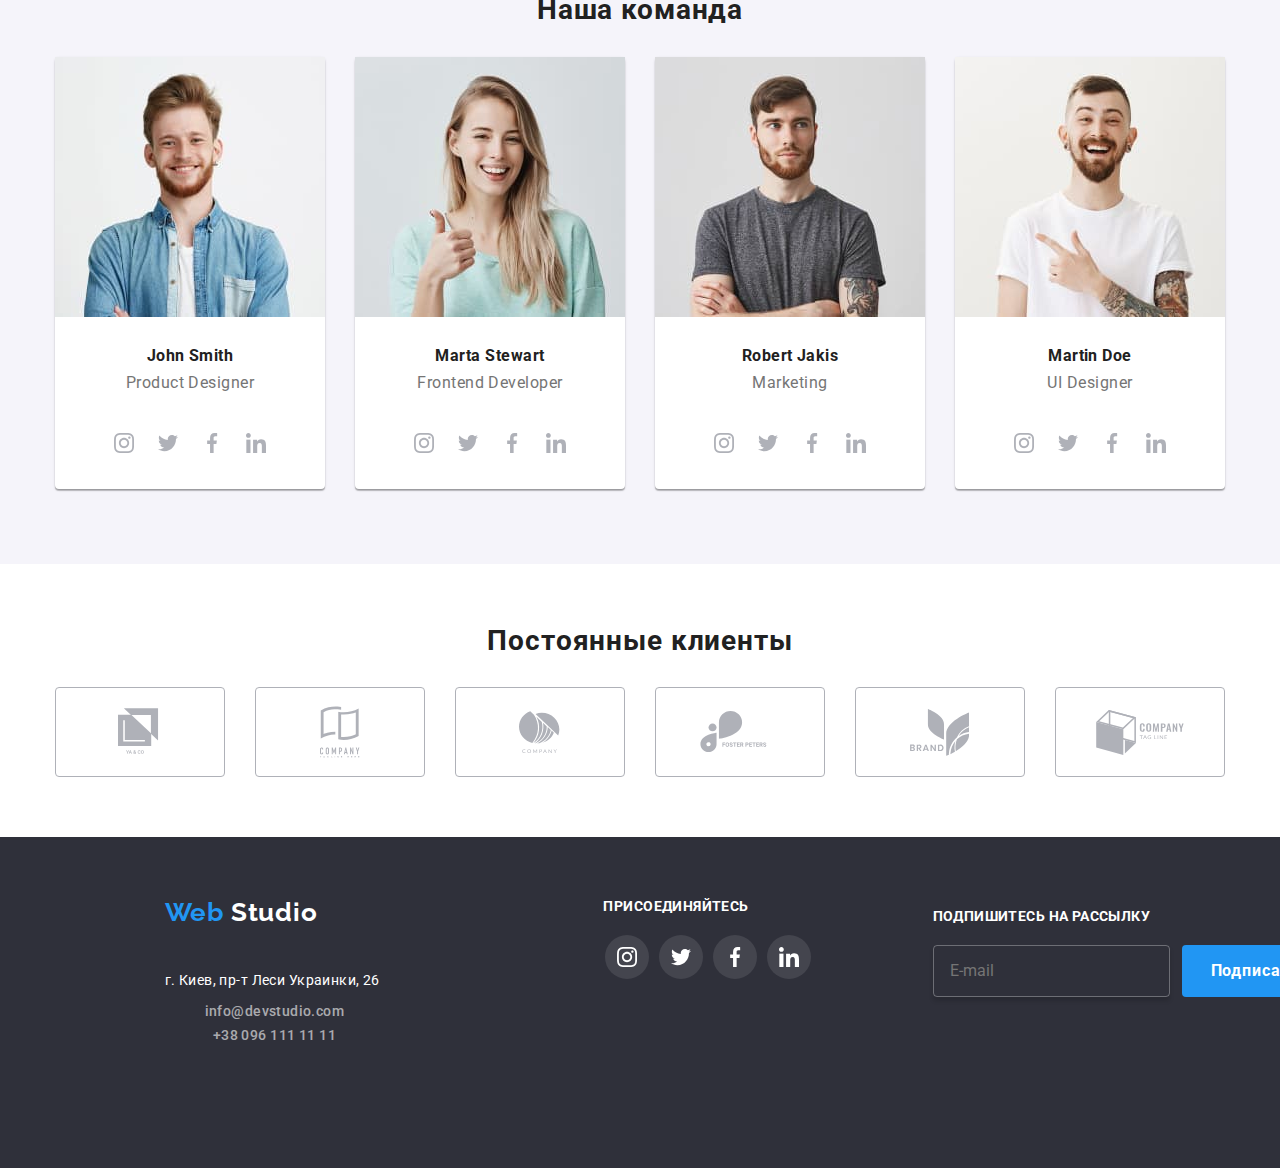
==== commit 8cb59db3: "Редагує футер" ====
--- a/index.html
+++ b/index.html
@@ -549,7 +549,6 @@
           </form>
         </div>
       </div>
-      <p class="copyright">2020 | Developed by GoIT Students</p>
     </footer>
 
     <!--Модальне вікно з формою-->
--- a/css/main.min.css
+++ b/css/main.min.css
@@ -1,2 +1,2 @@
-.site-nav,.services-list,.team-list,.socials-list,.contacts-list,.filter,.portfolio,.advantages-list,.clients-list,.footer-contacts,.footer-socials{padding:0;margin:0;list-style:none}.site-nav .page,.logo,.socials-list .socials-link,.contact-link,.portfolio-link,.footer-contacts .contact-link{text-decoration:none}.socials-list .socials-link,.footer-socials .socials-link{display:-webkit-box;display:-ms-flexbox;display:flex;-webkit-box-pack:center;-ms-flex-pack:center;justify-content:center;padding:12px;width:44px;height:44px;border-radius:50%;-webkit-transition:fill 250ms cubic-bezier(0.4, 0, 0.2, 1);transition:fill 250ms cubic-bezier(0.4, 0, 0.2, 1)}.socials-list .socials-link:hover,.footer-socials .socials-link:hover,.socials-list .socials-link:focus,.footer-socials .socials-link:focus{background-color:#2196f3}/*! modern-normalize v0.6.0 | MIT License | https://github.com/sindresorhus/modern-normalize */*,*::before,*::after{-webkit-box-sizing:border-box;box-sizing:border-box}:root{-moz-tab-size:4;-o-tab-size:4;tab-size:4}html{line-height:1.15;-webkit-text-size-adjust:100%}body{margin:0}body{font-family:system-ui,-apple-system,"Segoe UI",Roboto,Helvetica,Arial,sans-serif,"Apple Color Emoji","Segoe UI Emoji"}hr{height:0}abbr[title]{-webkit-text-decoration:underline dotted;text-decoration:underline dotted}b,strong{font-weight:bolder}code,kbd,samp,pre{font-family:SFMono-Regular, Consolas, "Liberation Mono", Menlo, monospace;font-size:1em}small{font-size:80%}sub,sup{font-size:75%;line-height:0;position:relative;vertical-align:baseline}sub{bottom:-0.25em}sup{top:-0.5em}button,input,optgroup,select,textarea{font-family:inherit;font-size:100%;line-height:1.15;margin:0}button,select{text-transform:none}button,[type="button"],[type="reset"],[type="submit"]{-webkit-appearance:button}button::-moz-focus-inner,[type="button"]::-moz-focus-inner,[type="reset"]::-moz-focus-inner,[type="submit"]::-moz-focus-inner{border-style:none;padding:0}button:-moz-focusring,[type="button"]:-moz-focusring,[type="reset"]:-moz-focusring,[type="submit"]:-moz-focusring{outline:1px dotted ButtonText}fieldset{padding:0.35em 0.75em 0.625em}legend{padding:0}progress{vertical-align:baseline}[type="number"]::-webkit-inner-spin-button,[type="number"]::-webkit-outer-spin-button{height:auto}[type="search"]{-webkit-appearance:textfield;outline-offset:-2px}[type="search"]::-webkit-search-decoration{-webkit-appearance:none}::-webkit-file-upload-button{-webkit-appearance:button;font:inherit}summary{display:list-item}.visually-hidden{position:absolute;width:1px;height:1px;margin:-1px;border:0;padding:0;clip:rect(0 0 0 0);overflow:hidden}@media screen and (min-width: 768px){.site-nav{display:-webkit-box;display:-ms-flexbox;display:flex;-webkit-box-pack:center;-ms-flex-pack:center;justify-content:center}.site-nav .item{position:relative}.site-nav .item+.item{margin-left:50px}}.site-nav .page{display:block;margin-bottom:40px;padding-top:8px;padding-bottom:8px;font-size:18px;font-weight:500;line-height:1.2;letter-spacing:0.02em;color:#212121;-webkit-transition:color 250ms cubic-bezier(0.4, 0, 0.2, 1);transition:color 250ms cubic-bezier(0.4, 0, 0.2, 1)}@media screen and (min-width: 768px){.site-nav .page{padding-top:32px;padding-bottom:32px;font-size:14px;font-weight:500}}@media screen and (min-width: 1200px){.site-nav .page{font-size:18px}}.site-nav .page :hover,.site-nav .page :focus{color:#2196f3}.current{color:#2196f3;position:relative}.current::after{display:block;position:absolute;left:0;bottom:0;content:" ";width:100%;height:4px;background-color:#2196f3;border-radius:2px}.hero-title{margin-top:0;margin-bottom:30px;text-align:center;color:#fff;font-weight:900;font-size:26px;line-height:1.6;letter-spacing:0.06em;text-transform:uppercase}@media screen and (min-width: 1200px){.hero-title{font-size:44px;line-height:1.4}}.hero{padding-top:118px;padding-bottom:118px;margin-left:auto;margin-right:auto;text-align:center;max-width:1600px;height:400px;background-image:-webkit-gradient(linear, left top, left bottom, from(rgba(47,48,58,0.8)), to(rgba(47,48,58,0.8))),url(../images/hero-img.jpg);background-image:linear-gradient(rgba(47,48,58,0.8), rgba(47,48,58,0.8)),url(../images/hero-img.jpg);background-position:center;background-repeat:no-repeat;background-size:cover}.hero-content{max-width:360px;margin-left:auto;margin-right:auto}@media screen and (min-width: 1200px){.hero-content{width:696px}}.button{display:inline-block;border:1px solid transparent;border-radius:4px;padding:10px 32px;min-width:200px;color:#fff;background-color:#2196f3;font-weight:700;font-size:16px;line-height:1.9;text-align:center;letter-spacing:0.06em;text-decoration:none;-webkit-transition:color 250ms cubic-bezier(0.4, 0, 0.2, 1);transition:color 250ms cubic-bezier(0.4, 0, 0.2, 1)}.button:hover,.button:focus{background-color:#fff;color:#2196f3;border-color:#2196f3;outline-color:#2196f3}.logo{display:inline-block;color:#2196f3;font-family:Raleway, sans-serif;font-weight:700;font-size:24px;line-height:1.2;letter-spacing:0.03em}.logo.accent{color:#212121}.address .logo{margin-bottom:20px}.logo.inverse{color:#fff}.section{padding-top:60px;padding-bottom:60px}.section-title{margin-top:0;margin-bottom:30px;color:#212121;font-weight:700;font-size:28px;line-height:1.2;letter-spacing:0.03em;text-align:center}.none{display:none}.services-list{display:-webkit-box;display:-ms-flexbox;display:flex}@media screen and (max-width: 1199px){.services-list{display:none}}.services-list .item{position:relative;width:calc((100% - 60px) / 3)}.services-list .item:not(:last-child){margin-right:30px}.none{display:none}.service-title{position:absolute;left:0;bottom:0;margin-top:0;margin-bottom:0;padding-top:27px;padding-bottom:27px;width:100%;color:#fff;font-size:14px;line-height:1.1;text-align:center;letter-spacing:0.03em;text-transform:uppercase;background-color:rgba(47,48,58,0.8)}.section.background{background-color:#f5f4fa}@media screen and (min-width: 768px){.team-list{display:-webkit-box;display:-ms-flexbox;display:flex;-ms-flex-wrap:wrap;flex-wrap:wrap;margin:-15px}}.worker-card{margin:15px;margin-bottom:30px;-webkit-box-shadow:0px 2px 1px rgba(0,0,0,0.2),0px 1px 1px rgba(0,0,0,0.14),0px 1px 3px rgba(0,0,0,0.12);box-shadow:0px 2px 1px rgba(0,0,0,0.2),0px 1px 1px rgba(0,0,0,0.14),0px 1px 3px rgba(0,0,0,0.12);border-radius:4px;background-color:#fff}@media screen and (min-width: 768px){.worker-card{width:calc((100% - 30px * 2) / 2)}}@media screen and (min-width: 1200px){.worker-card{width:calc((100% - 30px * 4) / 4)}}.socials-list{display:-webkit-box;display:-ms-flexbox;display:flex;-webkit-box-pack:center;-ms-flex-pack:center;justify-content:center}.socials-list .socials-link{fill:#afb1b8}.socials-list .socials-link:hover,.socials-list .socials-link:focus{fill:#fff}.worker-info{padding-top:30px;padding-bottom:24px;padding-right:32px;padding-left:32px;text-align:center}.worker-name{margin-top:0;margin-bottom:10px;color:#212121;font-size:16px;line-height:1.1;text-align:center;letter-spacing:0.03em}.worker-profession{margin-top:0;margin-bottom:29px;font-size:16px;line-height:1.1;text-align:center;letter-spacing:0.03em}@media screen and (min-width: 1200px){.contacts-list{display:-webkit-box;display:-ms-flexbox;display:flex;margin-left:auto}.contacts-list .item+.item{margin-left:50px}}.contacts-list .item{margin-bottom:16px}.contact-link{display:-webkit-box;display:-ms-flexbox;display:flex;-webkit-box-align:center;-ms-flex-align:center;align-items:center;color:#757575;font-weight:500;font-size:14px;line-height:1.1;letter-spacing:0.02em;-webkit-transition:color 250ms cubic-bezier(0.4, 0, 0.2, 1);transition:color 250ms cubic-bezier(0.4, 0, 0.2, 1)}.contact-link:hover,.contact-link:focus{color:#2196f3}.envelope-icon{width:16px;height:11.2px;margin-right:10px;fill:#757575;-webkit-transition:color 250ms cubic-bezier(0.4, 0, 0.2, 1);transition:color 250ms cubic-bezier(0.4, 0, 0.2, 1)}.contact-link:hover .envelope-icon,.contact-link:focus .envelope-icon{fill:#2196f3}.smartphone-icon{width:10px;height:14.94px;margin-right:10px;fill:#757575;-webkit-transition:color 250ms cubic-bezier(0.4, 0, 0.2, 1);transition:color 250ms cubic-bezier(0.4, 0, 0.2, 1)}.contact-link:hover .smartphone-icon,.contacts-link:focus .smartphone-icon{fill:#2196f3}.footer{background-color:#2f303a}.footer-section{display:-webkit-box;display:-ms-flexbox;display:flex;-webkit-box-orient:vertical;-webkit-box-direction:normal;-ms-flex-direction:column;flex-direction:column;-webkit-box-align:center;-ms-flex-align:center;align-items:center;padding-top:60px;padding-bottom:60px}@media screen and (min-width: 1200px){.footer-section{-webkit-box-orient:horizontal;-webkit-box-direction:normal;-ms-flex-direction:row;flex-direction:row;-webkit-box-align:baseline;-ms-flex-align:baseline;align-items:baseline;-webkit-box-pack:justify;-ms-flex-pack:justify;justify-content:space-between;padding-top:48px;padding-bottom:28px}}.footer-section.logo{margin-bottom:20px}.tablet-footer{width:100%}@media screen and (min-width: 768px){.tablet-footer{display:-webkit-box;display:-ms-flexbox;display:flex;-ms-flex-pack:distribute;justify-content:space-around}}.copyright{display:none}@media screen and (min-width: 1200px){.copyright{display:block;margin-bottom:0;margin-top:0;margin-left:auto;margin-right:auto;padding-top:18px;padding-bottom:21px;padding-left:15px;padding-right:15px;border-top:1px solid rgba(255,255,255,0.1);width:1200px;color:rgba(255,255,255,0.4);font-size:12px;line-height:2;text-align:center;letter-spacing:0.03em}}.portfolio .link{color:#212121}.filter{display:-webkit-box;display:-ms-flexbox;display:flex;-ms-flex-wrap:wrap;flex-wrap:wrap;-webkit-box-pack:center;-ms-flex-pack:center;justify-content:center;margin-bottom:40px;-webkit-box-pack:start;-ms-flex-pack:start;justify-content:flex-start}@media screen and (min-width: 1200px){.filter{margin-bottom:50px}}.filter .item{margin-right:8px;margin-bottom:15px}.filter-button{padding-top:6px;padding-bottom:6px;padding-left:22px;padding-right:22px;border:transparent;border-radius:4px;outline:none;font-weight:500;font-size:16px;line-height:1.6;text-align:center;letter-spacing:0.03em;color:#212121;background-color:#f5f4fa;-webkit-transition:background-color 250ms cubic-bezier(0.4, 0, 0.2, 1);transition:background-color 250ms cubic-bezier(0.4, 0, 0.2, 1)}.portfolio .filter-button:hover,.portfolio .filter-button:focus{color:#fff;background-color:#2196f3;-webkit-box-shadow:0px 2px 2px rgba(0,0,0,0.12),0px 1px 2px rgba(0,0,0,0.08),0px 3px 1px rgba(0,0,0,0.1);box-shadow:0px 2px 2px rgba(0,0,0,0.12),0px 1px 2px rgba(0,0,0,0.08),0px 3px 1px rgba(0,0,0,0.1)}@media screen and (min-width: 768px){.portfolio{display:-webkit-box;display:-ms-flexbox;display:flex;-ms-flex-wrap:wrap;flex-wrap:wrap;margin:-15px;-webkit-box-pack:justify;-ms-flex-pack:justify;justify-content:space-between}}.portfolio-card{margin:15px;margin-bottom:30px;border-top-left-radius:5px;border-top-right-radius:5px;margin-bottom:30px;border:1px solid #eeeeee;border-radius:5px}@media screen and (min-width: 768px){.portfolio-card{width:calc((100% - 30px * 2) / 2)}}@media screen and (min-width: 1200px){.portfolio-card{width:calc((100% - 30px * 3) / 3)}}.portfolio-card:hover,.portfolio-card:focus{-webkit-box-shadow:1px 4px 6px rgba(0,0,0,0.16),0px 4px 4px rgba(0,0,0,0.06),0px 1px 1px rgba(0,0,0,0.12);box-shadow:1px 4px 6px rgba(0,0,0,0.16),0px 4px 4px rgba(0,0,0,0.06),0px 1px 1px rgba(0,0,0,0.12)}.portfolio-link{display:block}.portfolio-description{padding-top:20px;padding-bottom:20px;padding-right:24px;padding-left:24px}.portfolio-item{margin-top:0;margin-bottom:4px;font-weight:700;font-size:18px;line-height:2;letter-spacing:0.06em;color:#212121}.portfolio-type{margin-top:0;margin-bottom:0;color:#757575;font-size:16px;line-height:1.9;letter-spacing:0.03em}.portfolio-top{position:relative;overflow:hidden}.content-overlay{position:absolute;display:inline-block;bottom:0;left:0;width:100%;height:100%;margin:0;padding:63px 24px;font-size:18px;line-height:1.6;letter-spacing:0.03em;color:#fff;background-color:rgba(33,150,243,0.9);-webkit-transform:translateY(100%);transform:translateY(100%);-webkit-transition:-webkit-transform 250ms cubic-bezier(0.4, 0, 0.2, 1);transition:-webkit-transform 250ms cubic-bezier(0.4, 0, 0.2, 1);transition:transform 250ms cubic-bezier(0.4, 0, 0.2, 1);transition:transform 250ms cubic-bezier(0.4, 0, 0.2, 1), -webkit-transform 250ms cubic-bezier(0.4, 0, 0.2, 1)}.portfolio-card .portfolio-link:hover .content-overlay,.portfolio-card .portfolio-link:focus .content-overlay{-webkit-transform:translateY(0);transform:translateY(0)}.advantages-list{margin:-15px}@media screen and (min-width: 768px){.advantages-list{display:-webkit-box;display:-ms-flexbox;display:flex;-ms-flex-wrap:wrap;flex-wrap:wrap}}.advantages-list .text{font-size:14px;line-height:1.7;letter-spacing:0.03em}.advantages-item{margin:15px}@media screen and (min-width: 768px){.advantages-item{width:calc((100% - 30px * 2) / 2)}}@media screen and (min-width: 1200px){.advantages-item{width:calc((100% - 30px * 4) / 4)}}.advantages-title{margin-bottom:10px;color:#212121;font-weight:700;font-size:14px;line-height:1.1;letter-spacing:0.03em;text-transform:uppercase}@media screen and (max-width: 767px){.advantages-title{text-align:center}}.advantages-icon{display:-webkit-box;display:-ms-flexbox;display:flex;-webkit-box-pack:center;-ms-flex-pack:center;justify-content:center;padding-top:25px;padding-bottom:25px;background-color:#f5f4fa;border-radius:4px}.backdrop{position:fixed;top:0;left:0;width:100%;height:100%;z-index:999;overflow-y:scroll;padding-left:15px;padding-right:15px;background-color:#e5e5e5;-webkit-transition:250ms cubic-bezier(0.4, 0, 0.2, 1);transition:250ms cubic-bezier(0.4, 0, 0.2, 1)}.is-hidden{opacity:0;pointer-events:none;-webkit-transform:scale(1.5);transform:scale(1.5)}.modal{position:absolute;min-width:450px;top:50%;left:50%;-webkit-transform:translate(-50%, -50%);transform:translate(-50%, -50%);background-color:#fff}@media screen and (min-width: 1200px){.modal{min-width:528px}}.menu-container{position:absolute;top:100%;left:0;padding-top:60px;padding-bottom:60px;width:100%;text-align:center;padding:20px;z-index:10;background-color:#fff}@media screen and (max-width: 767px){.menu-container{display:none;position:absolute;top:100%;left:0;width:100%}.menu-container.is-open{display:block}}@media screen and (min-width: 768px){.menu-container{display:-webkit-box;display:-ms-flexbox;display:flex;margin-left:81px;-webkit-box-pack:justify;-ms-flex-pack:justify;justify-content:space-between;-webkit-box-flex:1;-ms-flex-positive:1;flex-grow:1}}@media screen and (min-width: 1200px){.menu-container{margin-left:85px}}.page-header{position:relative}.menu-button{display:inline-block;margin:0;padding:0;border:none;width:40px;height:40px;padding:10px;background-color:transparent;border:none;outline:none}.menu-button:hover .menu-open,.menu-button:focus .menu-open{fill:#2196f3}.menu-button:hover .menu-close,.menu-button:focus .menu-close{fill:#2196f3}@media screen and (min-width: 768px){.menu-button{display:none}}.menu-button .menu-open{display:none}.menu-button.is-open .menu-open{display:block}.menu-button.is-open .menu-close{display:none}.page-header{border-bottom:1px solid #ececec}@media screen and (min-width: 768px){.page-header{padding-top:26px;padding-bottom:26px}}@media screen and (min-width: 1200px){.page-header{padding-top:24px;padding-bottom:24px}}.header-menu{display:-webkit-box;display:-ms-flexbox;display:flex;-webkit-box-pack:justify;-ms-flex-pack:justify;justify-content:space-between;-webkit-box-align:baseline;-ms-flex-align:baseline;align-items:baseline}.clients-list{display:-webkit-box;display:-ms-flexbox;display:flex;-ms-flex-wrap:wrap;flex-wrap:wrap;margin:-15px}.client-item{margin:15px;width:calc((100% - 30px * 2) / 2)}@media screen and (min-width: 768px){.client-item{width:calc((100% - 30px * 3) / 3)}}@media screen and (min-width: 1200px){.client-item{width:calc((100% - 30px * 6) / 6)}}.client-link{display:-webkit-box;display:-ms-flexbox;display:flex;-webkit-box-pack:center;-ms-flex-pack:center;justify-content:center;-webkit-box-align:center;-ms-flex-align:center;align-items:center;width:100%;height:90px;border:1px solid #afb1b8;border-radius:4px;fill:#afb1b8;-webkit-transition:fill 250ms cubic-bezier(0.4, 0, 0.2, 1),border 250ms cubic-bezier(0.4, 0, 0.2, 1);transition:fill 250ms cubic-bezier(0.4, 0, 0.2, 1),border 250ms cubic-bezier(0.4, 0, 0.2, 1)}.client-link:hover,.client-link:focus{fill:#2196f3;border:1px solid #2196f3}html{-webkit-box-sizing:border-box;box-sizing:border-box}*,*::before,*::after{-webkit-box-sizing:inherit;box-sizing:inherit}body{color:#757575;font-family:Roboto, sans-serif}img{display:block;max-width:100%;height:auto}.container{margin-left:auto;margin-right:auto;padding-left:15px;padding-right:15px}@media screen and (min-width: 480px){.container{width:480px}}@media screen and (min-width: 768px){.container{width:768px}}@media screen and (min-width: 1200px){.container{width:1200px}}.footer-contacts{margin-bottom:60px;text-align:center}.footer-contacts .contact-link{font-style:normal;color:rgba(255,255,255,0.6);font-size:14px;line-height:1.7;letter-spacing:0.03em;-webkit-transition:color 250ms cubic-bezier(0.4, 0, 0.2, 1);transition:color 250ms cubic-bezier(0.4, 0, 0.2, 1)}.footer-contacts .contact-link:hover,.footer-contacts .contact-link:focus{color:#2196f3}.address{text-align:center}@media screen and (min-width: 768px){.address{width:calc((100% - 30px) / 3)}}@media screen and (min-width: 1200px){.address{width:calc(100% / 4)}}.address-info{font-style:normal;margin-bottom:8px;color:#fff;font-size:14px;line-height:1.7;letter-spacing:0.03em}.connection-form{padding:40px;width:450px;-webkit-box-shadow:0px 2px 1px rgba(0,0,0,0.2),0px 1px 1px rgba(0,0,0,0.14),0px 1px 3px rgba(0,0,0,0.12);box-shadow:0px 2px 1px rgba(0,0,0,0.2),0px 1px 1px rgba(0,0,0,0.14),0px 1px 3px rgba(0,0,0,0.12);border-radius:4px}@media screen and (min-width: 1200px){.connection-form{width:528px}}.form-title{display:inline-block;margin-top:0;margin-bottom:30px;font-weight:700;font-size:20px;line-height:1.2;text-align:center;letter-spacing:0.03em;color:#212121}.form-field{position:relative;display:block;width:100%;margin-bottom:28px}.form-label{position:absolute;top:50%;left:42px;-webkit-transform:translateY(-50%);transform:translateY(-50%);-webkit-transition:-webkit-transform 250ms cubic-bezier(0.4, 0, 0.2, 1);transition:-webkit-transform 250ms cubic-bezier(0.4, 0, 0.2, 1);transition:transform 250ms cubic-bezier(0.4, 0, 0.2, 1);transition:transform 250ms cubic-bezier(0.4, 0, 0.2, 1), -webkit-transform 250ms cubic-bezier(0.4, 0, 0.2, 1);font-size:14px;line-height:1.1;letter-spacing:0.01em;color:#757575}.form-input:focus+.form-label,.form-input:hover+.form-label,.form-input:not(:placeholder-shown)+.form-label{font-size:12px;color:#2196f3;border-color:#2196f3;-webkit-transform:translate(-25px, -40px);transform:translate(-25px, -40px)}.form-input{width:100%;margin:0;padding:12px 42px;font-size:14px;line-height:1.1;letter-spacing:0.01em;border:1px solid rgba(33,33,33,0.2);border-radius:4px}.form-input:focus{border-color:#2196f3;outline-color:#2196f3}.form-icon{position:absolute;top:50%;left:16px;-webkit-transform:translateY(-50%);transform:translateY(-50%);-webkit-transition:fill 250ms cubic-bezier(0.4, 0, 0.2, 1);transition:fill 250ms cubic-bezier(0.4, 0, 0.2, 1)}.form-input:focus ~ .form-icon,.form-input:hover ~ .form-icon,.form-input:not(:placeholder-shown) ~ .form-icon{fill:#2196f3}.textarea{resize:none;padding:12px 16px;width:100%;min-height:120px;border:1px solid rgba(33,33,33,0.2);border-radius:4px}.textarea:focus{border-color:#2196f3;outline-color:#2196f3}.checkbox-icon{display:inline-block;vertical-align:middle;width:15px;height:15px;margin-right:8px;border:2px solid #212121;border-radius:2px;-webkit-transition:fill 250ms cubic-bezier(0.4, 0, 0.2, 1);transition:fill 250ms cubic-bezier(0.4, 0, 0.2, 1)}.checkbox:checked+.checkbox-icon{border-color:#2196f3;background-color:#2196f3;background-image:url("../images/checkbox.svg");background-size:contain;background-origin:border-box}.agreement-text{font-size:12px;line-height:1.7;letter-spacing:0.03em}@media screen and (min-width: 1200px){.agreement-text{font-size:14px}}.agreement-link{display:inline-block;font-size:12px;line-height:1.7;letter-spacing:0.03em;color:#2196f3}@media screen and (min-width: 1200px){.agreement-link{font-size:14px}}.form-button{display:block;margin-left:auto;margin-right:auto;min-width:200px;height:50px;background-color:#2196f3;-webkit-box-shadow:0px 4px 4px rgba(0,0,0,0.15);box-shadow:0px 4px 4px rgba(0,0,0,0.15);border-radius:4px}.close-button{position:absolute;display:block;top:0;right:0;-webkit-transform:translate(-50%, 50%);transform:translate(-50%, 50%);width:30px;height:30px;-webkit-transition:color 250ms cubic-bezier(0.4, 0, 0.2, 1);transition:color 250ms cubic-bezier(0.4, 0, 0.2, 1);background-color:#fff;border:none;outline:none;border-radius:50%;border:1px solid rgba(0,0,0,0.1)}.close-button:hover,.close-button:focus{fill:#2196f3}.label{display:inline-block;margin-bottom:20px;text-align:center;color:#fff;font-weight:700;font-size:14px;line-height:1.1;letter-spacing:0.03em;text-transform:uppercase;text-align:center}.sign-us{text-align:center;width:100%}@media screen and (min-width: 1200px){.sign-us{width:calc(100% / 4)}}.sign-button{display:-webkit-box;display:-ms-flexbox;display:flex;padding:10px 28px;-webkit-box-align:center;-ms-flex-align:center;align-items:center;margin-left:auto;margin-right:auto}.sign-icon{display:inline-block;margin-left:10px;fill:#fff;-webkit-transition:fill 250ms cubic-bezier(0.4, 0, 0.2, 1);transition:fill 250ms cubic-bezier(0.4, 0, 0.2, 1)}.button:hover .sign-icon{fill:#2196f3}.sign-input{margin-bottom:20px;width:100%;padding:15px 16px;font-size:16px;line-height:1.25;color:#fff;border:1px solid rgba(255,255,255,0.3);outline:#2196f3;-webkit-box-sizing:border-box;box-sizing:border-box;-webkit-box-shadow:0px 4px 4px rgba(0,0,0,0.15);box-shadow:0px 4px 4px rgba(0,0,0,0.15);border-radius:4px;background:rgba(0,0,0,0)}.sign-input:hover,.sign-input:focus{border-color:#2196f3;outline-color:#2196f3}.join-us{margin-bottom:60px;text-align:center}.footer-socials{display:-webkit-box;display:-ms-flexbox;display:flex}.footer-socials .item{margin-right:10px}.footer-socials .socials-link{background-color:rgba(255,255,255,0.1);fill:#fff;-webkit-transition:background-color 250ms cubic-bezier(0.4, 0, 0.2, 1);transition:background-color 250ms cubic-bezier(0.4, 0, 0.2, 1)}
+.site-nav,.services-list,.team-list,.socials-list,.filter,.portfolio,.advantages-list,.clients-list,.footer-contacts,.footer-socials,.contacts-list{padding:0;margin:0;list-style:none}.site-nav .page,.socials-list .socials-link,.portfolio-link,.footer-contacts .contact-link,.contact-link,.logo{text-decoration:none}.socials-list .socials-link,.footer-socials .socials-link{display:-webkit-box;display:-ms-flexbox;display:flex;-webkit-box-pack:center;-ms-flex-pack:center;justify-content:center;padding:12px;width:44px;height:44px;border-radius:50%;-webkit-transition:fill 250ms cubic-bezier(0.4, 0, 0.2, 1);transition:fill 250ms cubic-bezier(0.4, 0, 0.2, 1)}.socials-list .socials-link:hover,.footer-socials .socials-link:hover,.socials-list .socials-link:focus,.footer-socials .socials-link:focus{background-color:#2196f3}/*! modern-normalize v0.6.0 | MIT License | https://github.com/sindresorhus/modern-normalize */*,*::before,*::after{-webkit-box-sizing:border-box;box-sizing:border-box}:root{-moz-tab-size:4;-o-tab-size:4;tab-size:4}html{line-height:1.15;-webkit-text-size-adjust:100%}body{margin:0}body{font-family:system-ui,-apple-system,"Segoe UI",Roboto,Helvetica,Arial,sans-serif,"Apple Color Emoji","Segoe UI Emoji"}hr{height:0}abbr[title]{-webkit-text-decoration:underline dotted;text-decoration:underline dotted}b,strong{font-weight:bolder}code,kbd,samp,pre{font-family:SFMono-Regular, Consolas, "Liberation Mono", Menlo, monospace;font-size:1em}small{font-size:80%}sub,sup{font-size:75%;line-height:0;position:relative;vertical-align:baseline}sub{bottom:-0.25em}sup{top:-0.5em}button,input,optgroup,select,textarea{font-family:inherit;font-size:100%;line-height:1.15;margin:0}button,select{text-transform:none}button,[type="button"],[type="reset"],[type="submit"]{-webkit-appearance:button}button::-moz-focus-inner,[type="button"]::-moz-focus-inner,[type="reset"]::-moz-focus-inner,[type="submit"]::-moz-focus-inner{border-style:none;padding:0}button:-moz-focusring,[type="button"]:-moz-focusring,[type="reset"]:-moz-focusring,[type="submit"]:-moz-focusring{outline:1px dotted ButtonText}fieldset{padding:0.35em 0.75em 0.625em}legend{padding:0}progress{vertical-align:baseline}[type="number"]::-webkit-inner-spin-button,[type="number"]::-webkit-outer-spin-button{height:auto}[type="search"]{-webkit-appearance:textfield;outline-offset:-2px}[type="search"]::-webkit-search-decoration{-webkit-appearance:none}::-webkit-file-upload-button{-webkit-appearance:button;font:inherit}summary{display:list-item}.visually-hidden{position:absolute;width:1px;height:1px;margin:-1px;border:0;padding:0;clip:rect(0 0 0 0);overflow:hidden}@media screen and (min-width: 768px){.site-nav{display:-webkit-box;display:-ms-flexbox;display:flex;-webkit-box-pack:center;-ms-flex-pack:center;justify-content:center}.site-nav .item{position:relative}.site-nav .item+.item{margin-left:50px}}@media screen and (min-width: 1200px){.site-nav{margin-left:85px}}.site-nav .page{display:block;margin-bottom:40px;padding-top:8px;padding-bottom:8px;font-size:18px;font-weight:500;line-height:1.2;letter-spacing:0.02em;color:#212121;-webkit-transition:color 250ms cubic-bezier(0.4, 0, 0.2, 1);transition:color 250ms cubic-bezier(0.4, 0, 0.2, 1)}@media screen and (min-width: 768px){.site-nav .page{margin-bottom:0;padding-top:32px;padding-bottom:32px;font-size:14px;font-weight:500}}@media screen and (min-width: 1200px){.site-nav .page{font-size:18px}}.site-nav .page :hover,.site-nav .page :focus{color:#2196f3}.current{color:#2196f3;position:relative}.current::after{display:block;position:absolute;left:0;bottom:0;content:" ";width:100%;height:4px;background-color:#2196f3;border-radius:2px}.hero-title{margin-top:0;margin-bottom:30px;text-align:center;color:#fff;font-weight:900;font-size:26px;line-height:1.6;letter-spacing:0.06em;text-transform:uppercase}@media screen and (min-width: 1200px){.hero-title{font-size:44px;line-height:1.4}}.hero{padding-top:118px;padding-bottom:118px;margin-left:auto;margin-right:auto;text-align:center;max-width:1600px;height:400px;background-image:-webkit-gradient(linear, left top, left bottom, from(rgba(47,48,58,0.8)), to(rgba(47,48,58,0.8))),url(../images/hero-img.jpg);background-image:linear-gradient(rgba(47,48,58,0.8), rgba(47,48,58,0.8)),url(../images/hero-img.jpg);background-position:center;background-repeat:no-repeat;background-size:cover}@media screen and (min-width: 1200px){.hero{height:600px;padding-top:200px;padding-bottom:200px}}.hero-content{max-width:360px;margin-left:auto;margin-right:auto}@media screen and (min-width: 1200px){.hero-content{-webkit-box-align:center;-ms-flex-align:center;align-items:center;max-width:696px}}.button{display:inline-block;border:1px solid transparent;border-radius:4px;padding:10px 32px;min-width:200px;color:#fff;background-color:#2196f3;font-weight:700;font-size:16px;line-height:1.9;text-align:center;letter-spacing:0.06em;text-decoration:none;-webkit-transition:color 250ms cubic-bezier(0.4, 0, 0.2, 1);transition:color 250ms cubic-bezier(0.4, 0, 0.2, 1)}.button:hover,.button:focus{background-color:#fff;color:#2196f3;border-color:#2196f3;outline-color:#2196f3}.section{padding-top:60px;padding-bottom:60px}.section.none{display:none}@media screen and (min-width: 1200px){.section.none{display:block}}.section-title{margin-top:0;margin-bottom:30px;color:#212121;font-weight:700;font-size:28px;line-height:1.2;letter-spacing:0.03em;text-align:center}.services-list{display:-webkit-box;display:-ms-flexbox;display:flex}@media screen and (max-width: 1199px){.services-list{display:none}}.services-list .item{position:relative;width:calc((100% - 60px) / 3)}.services-list .item:not(:last-child){margin-right:30px}.none{display:none}.service-title{position:absolute;left:0;bottom:0;margin-top:0;margin-bottom:0;padding-top:27px;padding-bottom:27px;width:100%;color:#fff;font-size:14px;line-height:1.1;text-align:center;letter-spacing:0.03em;text-transform:uppercase;background-color:rgba(47,48,58,0.8)}.section.background{background-color:#f5f4fa}@media screen and (min-width: 768px){.team-list{display:-webkit-box;display:-ms-flexbox;display:flex;-ms-flex-wrap:wrap;flex-wrap:wrap;margin:-15px}}.worker-card{margin:15px;margin-bottom:30px;-webkit-box-shadow:0px 2px 1px rgba(0,0,0,0.2),0px 1px 1px rgba(0,0,0,0.14),0px 1px 3px rgba(0,0,0,0.12);box-shadow:0px 2px 1px rgba(0,0,0,0.2),0px 1px 1px rgba(0,0,0,0.14),0px 1px 3px rgba(0,0,0,0.12);border-radius:4px;background-color:#fff}@media screen and (min-width: 768px){.worker-card{width:calc((100% - 30px * 2) / 2)}}@media screen and (min-width: 1200px){.worker-card{width:calc((100% - 30px * 4) / 4)}}.socials-list{display:-webkit-box;display:-ms-flexbox;display:flex;-webkit-box-pack:center;-ms-flex-pack:center;justify-content:center}.socials-list .socials-link{fill:#afb1b8}.socials-list .socials-link:hover,.socials-list .socials-link:focus{fill:#fff}.worker-info{padding-top:30px;padding-bottom:24px;padding-right:32px;padding-left:32px;text-align:center}.worker-name{margin-top:0;margin-bottom:10px;color:#212121;font-size:16px;line-height:1.1;text-align:center;letter-spacing:0.03em}.worker-profession{margin-top:0;margin-bottom:29px;font-size:16px;line-height:1.1;text-align:center;letter-spacing:0.03em}.footer{background-color:#2f303a}.footer-section{display:-webkit-box;display:-ms-flexbox;display:flex;-webkit-box-orient:vertical;-webkit-box-direction:normal;-ms-flex-direction:column;flex-direction:column;-webkit-box-align:center;-ms-flex-align:center;align-items:center;padding-top:60px;padding-bottom:60px}@media screen and (min-width: 1200px){.footer-section{-webkit-box-orient:horizontal;-webkit-box-direction:normal;-ms-flex-direction:row;flex-direction:row;-webkit-box-align:baseline;-ms-flex-align:baseline;align-items:baseline}}.footer-section.logo{margin-bottom:20px}.tablet-footer{width:100%}@media screen and (min-width: 768px){.tablet-footer{display:-webkit-box;display:-ms-flexbox;display:flex;-ms-flex-pack:distribute;justify-content:space-around}}@media screen and (min-width: 1200px){.tablet-footer{display:-webkit-box;display:-ms-flexbox;display:flex}}.portfolio .link{color:#212121}.filter{display:-webkit-box;display:-ms-flexbox;display:flex;-ms-flex-wrap:wrap;flex-wrap:wrap;-webkit-box-pack:center;-ms-flex-pack:center;justify-content:center;margin-bottom:40px;-webkit-box-pack:start;-ms-flex-pack:start;justify-content:flex-start}@media screen and (min-width: 768px){.filter{-webkit-box-pack:center;-ms-flex-pack:center;justify-content:center;margin-bottom:30px}}@media screen and (min-width: 1200px){.filter{margin-bottom:50px}}.filter .item{margin-right:8px;margin-bottom:15px}.filter-button{padding-top:6px;padding-bottom:6px;padding-left:22px;padding-right:22px;border:transparent;border-radius:4px;outline:none;font-weight:500;font-size:16px;line-height:1.6;text-align:center;letter-spacing:0.03em;color:#212121;background-color:#f5f4fa;-webkit-transition:background-color 250ms cubic-bezier(0.4, 0, 0.2, 1);transition:background-color 250ms cubic-bezier(0.4, 0, 0.2, 1)}.portfolio .filter-button:hover,.portfolio .filter-button:focus{color:#fff;background-color:#2196f3;-webkit-box-shadow:0px 2px 2px rgba(0,0,0,0.12),0px 1px 2px rgba(0,0,0,0.08),0px 3px 1px rgba(0,0,0,0.1);box-shadow:0px 2px 2px rgba(0,0,0,0.12),0px 1px 2px rgba(0,0,0,0.08),0px 3px 1px rgba(0,0,0,0.1)}.portfolio{margin:-15px}@media screen and (min-width: 768px){.portfolio{display:-webkit-box;display:-ms-flexbox;display:flex;-ms-flex-wrap:wrap;flex-wrap:wrap;-webkit-box-pack:justify;-ms-flex-pack:justify;justify-content:space-between}}.portfolio-card{margin:15px;margin-bottom:30px;border-top-left-radius:5px;border-top-right-radius:5px;margin-bottom:30px;border:1px solid #eeeeee;border-radius:5px}@media screen and (min-width: 768px){.portfolio-card{width:calc((100% - 30px * 2) / 2)}}@media screen and (min-width: 1200px){.portfolio-card{width:calc((100% - 30px * 3) / 3)}}.portfolio-card:hover,.portfolio-card:focus{-webkit-box-shadow:1px 4px 6px rgba(0,0,0,0.16),0px 4px 4px rgba(0,0,0,0.06),0px 1px 1px rgba(0,0,0,0.12);box-shadow:1px 4px 6px rgba(0,0,0,0.16),0px 4px 4px rgba(0,0,0,0.06),0px 1px 1px rgba(0,0,0,0.12)}.portfolio-link{display:block}.portfolio-description{padding-top:20px;padding-bottom:20px;padding-right:24px;padding-left:24px}.portfolio-item{margin-top:0;margin-bottom:4px;font-weight:700;font-size:18px;line-height:2;letter-spacing:0.06em;color:#212121}.portfolio-type{margin-top:0;margin-bottom:0;color:#757575;font-size:16px;line-height:1.9;letter-spacing:0.03em}.portfolio-top{position:relative;overflow:hidden}.content-overlay{position:absolute;display:inline-block;bottom:0;left:0;width:100%;height:100%;margin:0;padding:77px 24px;font-size:18px;line-height:1.6;letter-spacing:0.03em;color:#fff;background-color:rgba(33,150,243,0.9);-webkit-transform:translateY(100%);transform:translateY(100%);-webkit-transition:-webkit-transform 250ms cubic-bezier(0.4, 0, 0.2, 1);transition:-webkit-transform 250ms cubic-bezier(0.4, 0, 0.2, 1);transition:transform 250ms cubic-bezier(0.4, 0, 0.2, 1);transition:transform 250ms cubic-bezier(0.4, 0, 0.2, 1), -webkit-transform 250ms cubic-bezier(0.4, 0, 0.2, 1)}.portfolio-card .portfolio-link:hover .content-overlay,.portfolio-card .portfolio-link:focus .content-overlay{-webkit-transform:translateY(0);transform:translateY(0)}@media screen and (min-width: 768px){.content-overlay{padding:49px 24px}}@media screen and (min-width: 1200px){.content-overlay{padding:63px 24px}}.advantages-list{margin:-15px}@media screen and (min-width: 768px){.advantages-list{display:-webkit-box;display:-ms-flexbox;display:flex;-ms-flex-wrap:wrap;flex-wrap:wrap}}.advantages-list .text{font-size:14px;line-height:1.7;letter-spacing:0.03em}.advantages-item{margin:15px}@media screen and (min-width: 768px){.advantages-item{width:calc((100% - 30px * 2) / 2)}}@media screen and (min-width: 1200px){.advantages-item{width:calc((100% - 30px * 4) / 4)}}.advantages-title{margin-bottom:10px;color:#212121;font-weight:700;font-size:14px;line-height:1.1;letter-spacing:0.03em;text-transform:uppercase}@media screen and (max-width: 767px){.advantages-title{text-align:center}}.advantages-icon{display:-webkit-box;display:-ms-flexbox;display:flex;-webkit-box-pack:center;-ms-flex-pack:center;justify-content:center;padding-top:25px;padding-bottom:25px;background-color:#f5f4fa;border-radius:4px}.backdrop{position:fixed;top:0;left:0;width:100%;height:100%;z-index:999;overflow-y:scroll;padding-left:15px;padding-right:15px;background-color:rgba(0,0,0,0.2);-webkit-transition:250ms cubic-bezier(0.4, 0, 0.2, 1);transition:250ms cubic-bezier(0.4, 0, 0.2, 1)}.is-hidden{opacity:0;pointer-events:none;-webkit-transform:scale(1.5);transform:scale(1.5)}.modal{position:absolute;min-width:450px;top:50%;left:50%;-webkit-transform:translate(-50%, -50%);transform:translate(-50%, -50%);background-color:#fff}@media screen and (min-width: 1200px){.modal{min-width:528px}}.menu-container{position:absolute;top:100%;left:0;padding-top:60px;padding-bottom:60px;width:100%;text-align:center;padding:20px;z-index:10;background-color:#fff}@media screen and (max-width: 767px){.menu-container{display:none;position:absolute;top:100%;left:0;width:100%}.menu-container.is-open{display:block}}@media screen and (min-width: 768px){.menu-container{display:-webkit-box;display:-ms-flexbox;display:flex;position:static;-ms-flex-pack:distribute;justify-content:space-around;-webkit-box-align:center;-ms-flex-align:center;align-items:center;padding:0}}.page-header{position:relative}.menu-button{display:inline-block;margin:0;padding:0;border:none;width:40px;height:40px;padding:10px;background-color:transparent;border:none;outline:none}.menu-button:hover .menu-open,.menu-button:focus .menu-open{fill:#2196f3}.menu-button:hover .menu-close,.menu-button:focus .menu-close{fill:#2196f3}@media screen and (min-width: 768px){.menu-button{display:none}}.menu-button .menu-open{display:none}.menu-button.is-open .menu-open{display:block}.menu-button.is-open .menu-close{display:none}.clients-list{display:-webkit-box;display:-ms-flexbox;display:flex;-ms-flex-wrap:wrap;flex-wrap:wrap;margin:-15px}.client-item{margin:15px;width:calc((100% - 30px * 2) / 2)}@media screen and (min-width: 768px){.client-item{width:calc((100% - 30px * 3) / 3)}}@media screen and (min-width: 1200px){.client-item{width:calc((100% - 30px * 6) / 6)}}.client-link{display:-webkit-box;display:-ms-flexbox;display:flex;-webkit-box-pack:center;-ms-flex-pack:center;justify-content:center;-webkit-box-align:center;-ms-flex-align:center;align-items:center;width:100%;height:90px;border:1px solid #afb1b8;border-radius:4px;fill:#afb1b8;-webkit-transition:fill 250ms cubic-bezier(0.4, 0, 0.2, 1),border 250ms cubic-bezier(0.4, 0, 0.2, 1);transition:fill 250ms cubic-bezier(0.4, 0, 0.2, 1),border 250ms cubic-bezier(0.4, 0, 0.2, 1)}.client-link:hover,.client-link:focus{fill:#2196f3;border:1px solid #2196f3}html{-webkit-box-sizing:border-box;box-sizing:border-box}*,*::before,*::after{-webkit-box-sizing:inherit;box-sizing:inherit}body{color:#757575;font-family:Roboto, sans-serif}img{display:block;max-width:100%;height:auto}.container{margin-left:auto;margin-right:auto;padding-left:15px;padding-right:15px}@media screen and (min-width: 480px){.container{width:480px}}@media screen and (min-width: 768px){.container{width:768px}}@media screen and (min-width: 1200px){.container{width:1200px}}.connection-form{padding:40px;width:450px;-webkit-box-shadow:0px 2px 1px rgba(0,0,0,0.2),0px 1px 1px rgba(0,0,0,0.14),0px 1px 3px rgba(0,0,0,0.12);box-shadow:0px 2px 1px rgba(0,0,0,0.2),0px 1px 1px rgba(0,0,0,0.14),0px 1px 3px rgba(0,0,0,0.12);border-radius:4px}@media screen and (min-width: 1200px){.connection-form{width:528px}}.form-title{display:inline-block;margin-top:0;margin-bottom:30px;font-weight:700;font-size:20px;line-height:1.2;text-align:center;letter-spacing:0.03em;color:#212121}.form-field{position:relative;display:block;width:100%;margin-bottom:28px}.form-label{position:absolute;top:50%;left:42px;-webkit-transform:translateY(-50%);transform:translateY(-50%);-webkit-transition:-webkit-transform 250ms cubic-bezier(0.4, 0, 0.2, 1);transition:-webkit-transform 250ms cubic-bezier(0.4, 0, 0.2, 1);transition:transform 250ms cubic-bezier(0.4, 0, 0.2, 1);transition:transform 250ms cubic-bezier(0.4, 0, 0.2, 1), -webkit-transform 250ms cubic-bezier(0.4, 0, 0.2, 1);font-size:14px;line-height:1.1;letter-spacing:0.01em;color:#757575}.form-input:focus+.form-label,.form-input:hover+.form-label,.form-input:not(:placeholder-shown)+.form-label{font-size:12px;color:#2196f3;border-color:#2196f3;-webkit-transform:translate(-25px, -40px);transform:translate(-25px, -40px)}.form-input{width:100%;margin:0;padding:12px 42px;font-size:14px;line-height:1.1;letter-spacing:0.01em;border:1px solid rgba(33,33,33,0.2);border-radius:4px}.form-input:focus{border-color:#2196f3;outline-color:#2196f3}.form-icon{position:absolute;top:50%;left:16px;-webkit-transform:translateY(-50%);transform:translateY(-50%);-webkit-transition:fill 250ms cubic-bezier(0.4, 0, 0.2, 1);transition:fill 250ms cubic-bezier(0.4, 0, 0.2, 1)}.form-input:focus ~ .form-icon,.form-input:hover ~ .form-icon,.form-input:not(:placeholder-shown) ~ .form-icon{fill:#2196f3}.textarea{resize:none;padding:12px 16px;width:100%;min-height:120px;border:1px solid rgba(33,33,33,0.2);border-radius:4px}.textarea:focus{border-color:#2196f3;outline-color:#2196f3}.checkbox-icon{display:inline-block;vertical-align:middle;width:15px;height:15px;border:2px solid #212121;border-radius:2px;-webkit-transition:fill 250ms cubic-bezier(0.4, 0, 0.2, 1);transition:fill 250ms cubic-bezier(0.4, 0, 0.2, 1)}@media screen and (min-width: 1200px){.checkbox-icon{margin-right:8px}}.checkbox:checked+.checkbox-icon{border-color:#2196f3;background-color:#2196f3;background-image:url("../images/checkbox.svg");background-size:contain;background-origin:border-box}.agreement-text{font-size:12px;line-height:1.7;letter-spacing:0.03em}@media screen and (min-width: 1200px){.agreement-text{font-size:14px}}.agreement-link{font-size:12px;line-height:1.7;letter-spacing:0.03em;color:#2196f3}@media screen and (min-width: 1200px){.agreement-link{font-size:14px}}.form-button{display:block;margin-left:auto;margin-right:auto;min-width:200px;height:50px;background-color:#2196f3;-webkit-box-shadow:0px 4px 4px rgba(0,0,0,0.15);box-shadow:0px 4px 4px rgba(0,0,0,0.15);border-radius:4px}.close-button{position:absolute;display:block;top:0;right:0;-webkit-transform:translate(-50%, 50%);transform:translate(-50%, 50%);width:30px;height:30px;-webkit-transition:color 250ms cubic-bezier(0.4, 0, 0.2, 1);transition:color 250ms cubic-bezier(0.4, 0, 0.2, 1);background-color:#fff;border:none;outline:none;border-radius:50%;border:1px solid rgba(0,0,0,0.1)}.close-button:hover,.close-button:focus{fill:#2196f3}.footer-contacts{margin-bottom:60px;text-align:center}@media screen and (min-width: 1200px){.footer-contacts{text-align:start}}.footer-contacts .contact-link{font-style:normal;color:rgba(255,255,255,0.6);font-size:14px;line-height:1.7;letter-spacing:0.03em;-webkit-transition:color 250ms cubic-bezier(0.4, 0, 0.2, 1);transition:color 250ms cubic-bezier(0.4, 0, 0.2, 1)}.footer-contacts .contact-link:hover,.footer-contacts .contact-link:focus{color:#2196f3}.address{text-align:center}@media screen and (min-width: 768px){.address{width:calc((100% - 30px) / 3)}}@media screen and (min-width: 1200px){.address{width:calc(100% / 4);text-align:start}}.address-info{margin-bottom:8px;font-style:normal;color:#fff;font-size:14px;line-height:1.7;letter-spacing:0.03em}.label{display:inline-block;margin-bottom:20px;text-align:center;color:#fff;font-weight:700;font-size:14px;line-height:1.1;letter-spacing:0.03em;text-transform:uppercase;text-align:center}.sign-us{text-align:center;width:100%}@media screen and (min-width: 1200px){.sign-us{width:calc(100% / 4);text-align:start}}.sign-button{display:-webkit-box;display:-ms-flexbox;display:flex;padding:10px 28px;-webkit-box-align:center;-ms-flex-align:center;align-items:center;margin-left:auto;margin-right:auto}.sign-icon{display:inline-block;margin-left:10px;fill:#fff;-webkit-transition:fill 250ms cubic-bezier(0.4, 0, 0.2, 1);transition:fill 250ms cubic-bezier(0.4, 0, 0.2, 1)}.button:hover .sign-icon{fill:#2196f3}.sign-input{margin-bottom:20px;width:100%;padding:15px 16px;font-size:16px;line-height:1.25;color:#fff;border:1px solid rgba(255,255,255,0.3);outline:#2196f3;-webkit-box-sizing:border-box;box-sizing:border-box;-webkit-box-shadow:0px 4px 4px rgba(0,0,0,0.15);box-shadow:0px 4px 4px rgba(0,0,0,0.15);border-radius:4px;background:rgba(0,0,0,0)}@media screen and (min-width: 1200px){.sign-input{margin-right:12px;margin-bottom:0;width:358px}}.sign-input:hover,.sign-input:focus{border-color:#2196f3;outline-color:#2196f3}.sign-form{margin-left:auto;margin-right:auto;max-width:450px}@media screen and (min-width: 1200px){.sign-form{display:-webkit-box;display:-ms-flexbox;display:flex}}.join-us{margin-bottom:60px;text-align:center}@media screen and (min-width: 1200px){.join-us{width:calc(100% / 4);text-align:start}}.footer-socials{display:-webkit-box;display:-ms-flexbox;display:flex;-webkit-box-pack:center;-ms-flex-pack:center;justify-content:center}.footer-socials .item{margin-right:10px}.footer-socials .socials-link{background-color:rgba(255,255,255,0.1);fill:#fff;-webkit-transition:background-color 250ms cubic-bezier(0.4, 0, 0.2, 1);transition:background-color 250ms cubic-bezier(0.4, 0, 0.2, 1)}.contacts-list{text-align:center}@media screen and (min-width: 1200px){.contacts-list{display:-webkit-box;display:-ms-flexbox;display:flex;margin-left:auto}.contacts-list .item+.item{margin-left:50px}}.contacts-list .item{margin-bottom:16px}@media screen and (min-width: 768px){.contacts-list .item{margin-bottom:10px}}.contact-link{display:-webkit-box;display:-ms-flexbox;display:flex;-webkit-box-align:center;-ms-flex-align:center;align-items:center;-webkit-box-pack:center;-ms-flex-pack:center;justify-content:center;color:#757575;font-weight:500;font-size:14px;line-height:1.1;letter-spacing:0.02em;-webkit-transition:color 250ms cubic-bezier(0.4, 0, 0.2, 1);transition:color 250ms cubic-bezier(0.4, 0, 0.2, 1)}.contact-link:hover,.contact-link:focus{color:#2196f3}.envelope-icon{width:16px;height:11.2px;margin-right:10px;fill:#757575;-webkit-transition:color 250ms cubic-bezier(0.4, 0, 0.2, 1);transition:color 250ms cubic-bezier(0.4, 0, 0.2, 1)}.contact-link:hover .envelope-icon,.contact-link:focus .envelope-icon{fill:#2196f3}.smartphone-icon{width:10px;height:14.94px;margin-right:10px;fill:#757575;-webkit-transition:color 250ms cubic-bezier(0.4, 0, 0.2, 1);transition:color 250ms cubic-bezier(0.4, 0, 0.2, 1)}.contact-link:hover .smartphone-icon,.contacts-link:focus .smartphone-icon{fill:#2196f3}.page-header{border-bottom:1px solid #ececec}.header-menu{display:-webkit-box;display:-ms-flexbox;display:flex;-webkit-box-align:center;-ms-flex-align:center;align-items:center;-webkit-box-pack:justify;-ms-flex-pack:justify;justify-content:space-between}.logo{display:inline-block;color:#2196f3;font-family:Raleway, sans-serif;font-weight:700;font-size:24px;line-height:1.2;letter-spacing:0.03em}@media screen and (min-width: 1200px){.logo{font-size:26px}}.logo.accent{color:#212121}.address .logo{margin-bottom:20px}.logo.inverse{color:#fff}
 /*# sourceMappingURL=main.min.css.map */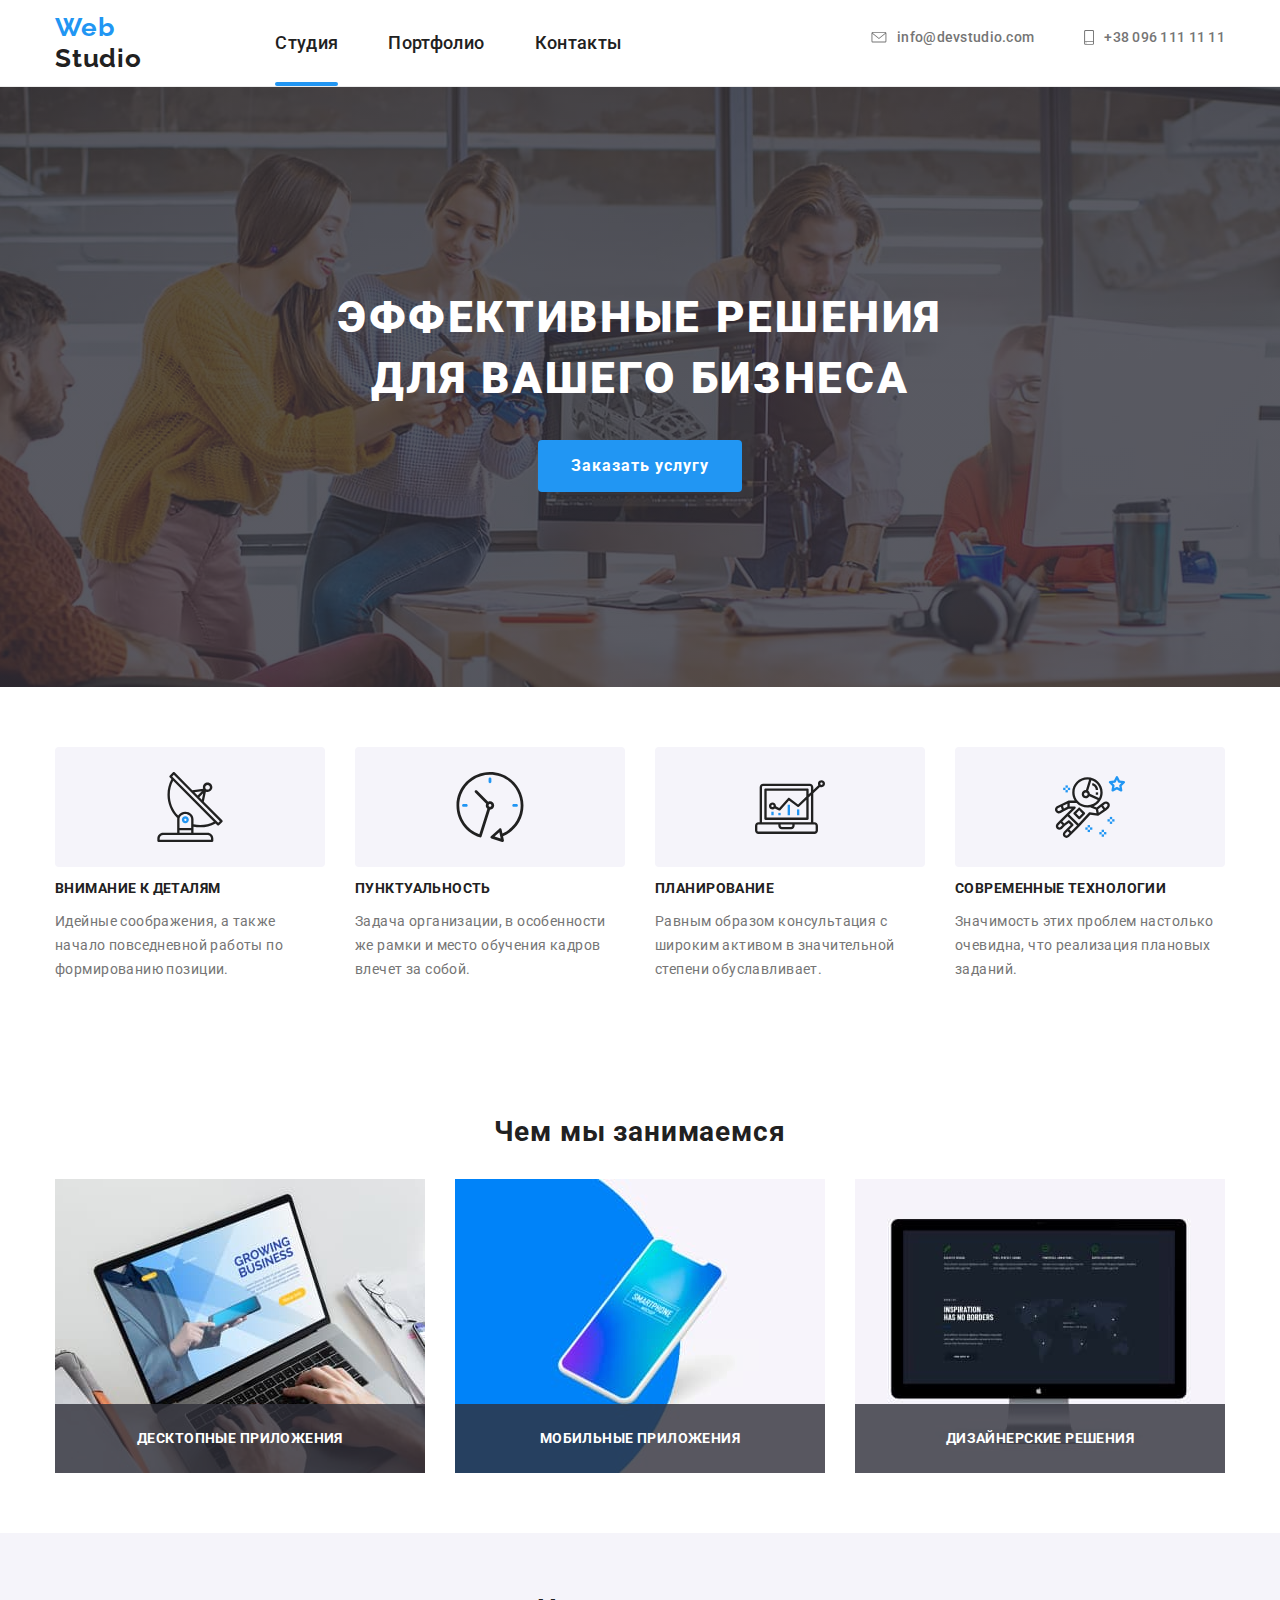
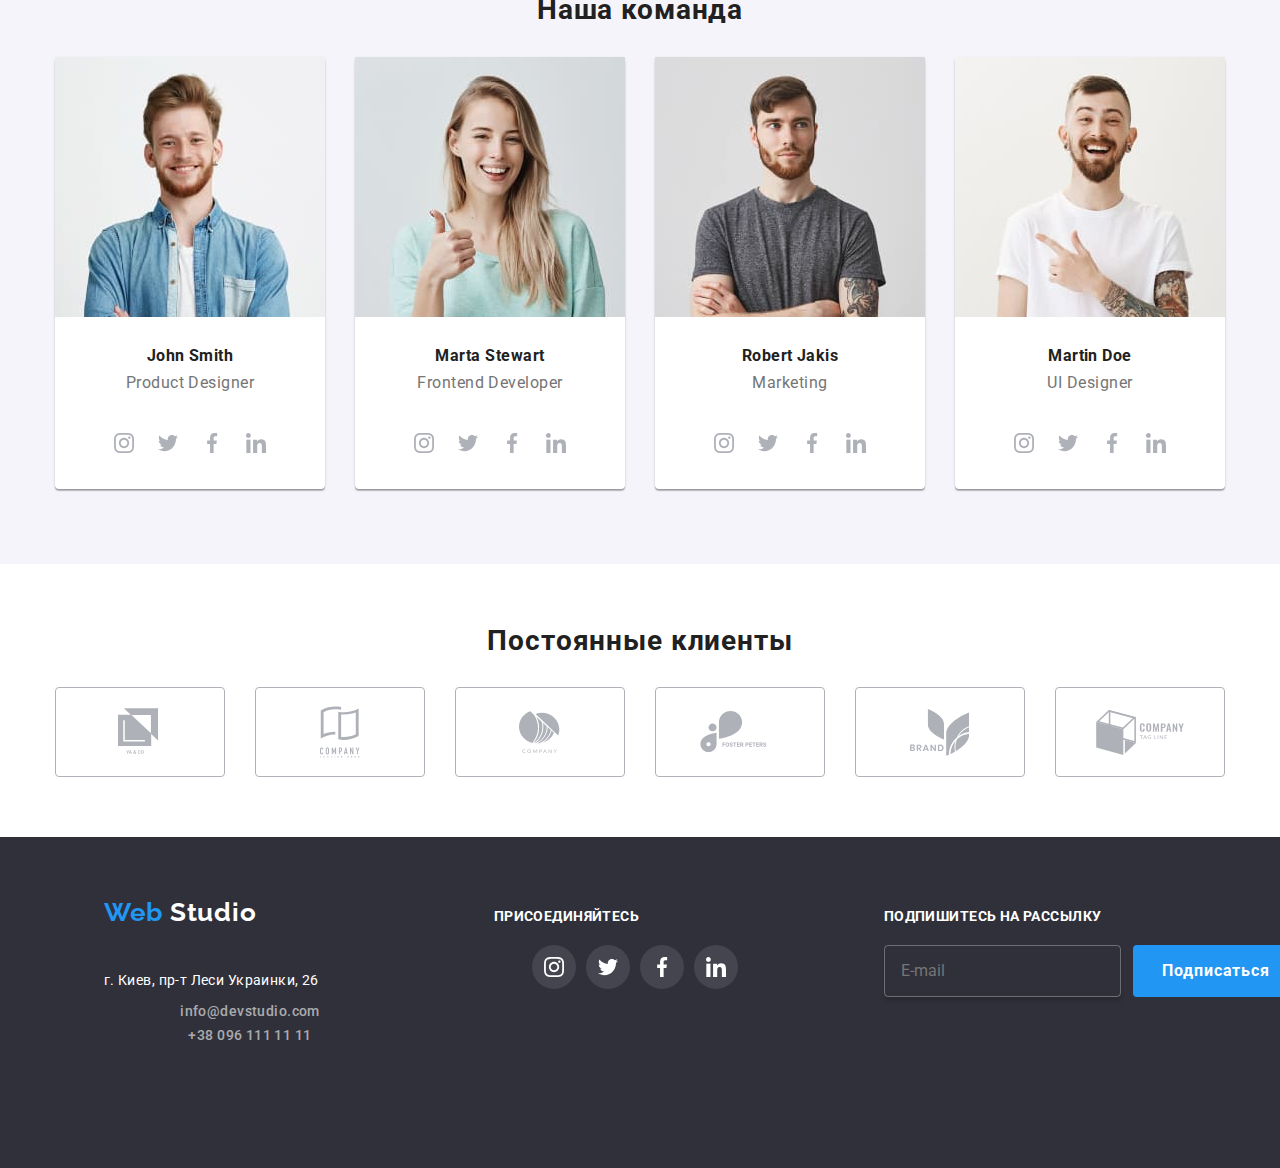
==== commit 53e58588: "Редагує футер для планшетки" ====
--- a/index.html
+++ b/index.html
@@ -474,66 +474,56 @@
 
     <footer class="footer">
       <div class="container footer-section">
-        <div class="tablet-footer">
-          <div class="address">
-            <a href="./index.html" class="logo"
-              >Web <span class="logo inverse">Studio</span></a
-            >
-            <address>
-              <ul class="footer-contacts">
-                <li class="address-info">г. Киев, пр-т Леси Украинки, 26</li>
-                <li>
-                  <a href="mailto:info@devstudio.com" class="contact-link"
-                    >info@devstudio.com</a
-                  >
-                </li>
-                <li>
-                  <a href="tel:+380961111111" class="contact-link"
-                    >+38 096 111 11 11</a
-                  >
-                </li>
-              </ul>
-            </address>
-          </div>
-
-          <div class="join-us">
-            <b class="label">присоединяйтесь</b>
-            <ul class="footer-socials">
-              <li class="item">
-                <a
-                  href="#"
-                  aria-label="Ссылка на Instagram"
-                  class="socials-link"
+        <div class="address">
+          <a href="./index.html" class="logo"
+            >Web <span class="logo inverse">Studio</span></a
+          >
+          <address>
+            <ul class="footer-contacts">
+              <li class="address-info">г. Киев, пр-т Леси Украинки, 26</li>
+              <li>
+                <a href="mailto:info@devstudio.com" class="contact-link"
+                  >info@devstudio.com</a
                 >
-                  <svg width="20" height="20">
-                    <use href="./images/sprite.svg#instagram-icon"></use></svg
-                ></a>
               </li>
-              <li class="item">
-                <a href="#" aria-label="Ссылка на Twitter" class="socials-link"
-                  ><svg width="20" height="20">
-                    <use href="./images/sprite.svg#twitter-icon"></use></svg
-                ></a>
-              </li>
-              <li class="item">
-                <a
-                  href="#"
-                  aria-label="Ссылка на Facebook"
-                  class="socials-link"
+              <li>
+                <a href="tel:+380961111111" class="contact-link"
+                  >+38 096 111 11 11</a
                 >
-                  <svg width="20" height="20">
-                    <use href="./images/sprite.svg#facebook-icon"></use>
-                  </svg>
-                </a>
-              </li>
-              <li class="item">
-                <a href="#" aria-label="Ссылка на Linkedin" class="socials-link"
-                  ><svg width="20" height="20">
-                    <use href="./images/sprite.svg#linkedin-icon"></use></svg
-                ></a>
               </li>
             </ul>
-          </div>
+          </address>
+        </div>
+
+        <div class="join-us">
+          <b class="label">присоединяйтесь</b>
+          <ul class="footer-socials">
+            <li class="item">
+              <a href="#" aria-label="Ссылка на Instagram" class="socials-link">
+                <svg width="20" height="20">
+                  <use href="./images/sprite.svg#instagram-icon"></use></svg
+              ></a>
+            </li>
+            <li class="item">
+              <a href="#" aria-label="Ссылка на Twitter" class="socials-link"
+                ><svg width="20" height="20">
+                  <use href="./images/sprite.svg#twitter-icon"></use></svg
+              ></a>
+            </li>
+            <li class="item">
+              <a href="#" aria-label="Ссылка на Facebook" class="socials-link">
+                <svg width="20" height="20">
+                  <use href="./images/sprite.svg#facebook-icon"></use>
+                </svg>
+              </a>
+            </li>
+            <li class="item">
+              <a href="#" aria-label="Ссылка на Linkedin" class="socials-link"
+                ><svg width="20" height="20">
+                  <use href="./images/sprite.svg#linkedin-icon"></use></svg
+              ></a>
+            </li>
+          </ul>
         </div>
 
         <div class="sign-us">
--- a/css/main.min.css
+++ b/css/main.min.css
@@ -1,2 +1,2 @@
-.site-nav,.services-list,.team-list,.socials-list,.filter,.portfolio,.advantages-list,.clients-list,.footer-contacts,.footer-socials,.contacts-list{padding:0;margin:0;list-style:none}.site-nav .page,.socials-list .socials-link,.portfolio-link,.footer-contacts .contact-link,.contact-link,.logo{text-decoration:none}.socials-list .socials-link,.footer-socials .socials-link{display:-webkit-box;display:-ms-flexbox;display:flex;-webkit-box-pack:center;-ms-flex-pack:center;justify-content:center;padding:12px;width:44px;height:44px;border-radius:50%;-webkit-transition:fill 250ms cubic-bezier(0.4, 0, 0.2, 1);transition:fill 250ms cubic-bezier(0.4, 0, 0.2, 1)}.socials-list .socials-link:hover,.footer-socials .socials-link:hover,.socials-list .socials-link:focus,.footer-socials .socials-link:focus{background-color:#2196f3}/*! modern-normalize v0.6.0 | MIT License | https://github.com/sindresorhus/modern-normalize */*,*::before,*::after{-webkit-box-sizing:border-box;box-sizing:border-box}:root{-moz-tab-size:4;-o-tab-size:4;tab-size:4}html{line-height:1.15;-webkit-text-size-adjust:100%}body{margin:0}body{font-family:system-ui,-apple-system,"Segoe UI",Roboto,Helvetica,Arial,sans-serif,"Apple Color Emoji","Segoe UI Emoji"}hr{height:0}abbr[title]{-webkit-text-decoration:underline dotted;text-decoration:underline dotted}b,strong{font-weight:bolder}code,kbd,samp,pre{font-family:SFMono-Regular, Consolas, "Liberation Mono", Menlo, monospace;font-size:1em}small{font-size:80%}sub,sup{font-size:75%;line-height:0;position:relative;vertical-align:baseline}sub{bottom:-0.25em}sup{top:-0.5em}button,input,optgroup,select,textarea{font-family:inherit;font-size:100%;line-height:1.15;margin:0}button,select{text-transform:none}button,[type="button"],[type="reset"],[type="submit"]{-webkit-appearance:button}button::-moz-focus-inner,[type="button"]::-moz-focus-inner,[type="reset"]::-moz-focus-inner,[type="submit"]::-moz-focus-inner{border-style:none;padding:0}button:-moz-focusring,[type="button"]:-moz-focusring,[type="reset"]:-moz-focusring,[type="submit"]:-moz-focusring{outline:1px dotted ButtonText}fieldset{padding:0.35em 0.75em 0.625em}legend{padding:0}progress{vertical-align:baseline}[type="number"]::-webkit-inner-spin-button,[type="number"]::-webkit-outer-spin-button{height:auto}[type="search"]{-webkit-appearance:textfield;outline-offset:-2px}[type="search"]::-webkit-search-decoration{-webkit-appearance:none}::-webkit-file-upload-button{-webkit-appearance:button;font:inherit}summary{display:list-item}.visually-hidden{position:absolute;width:1px;height:1px;margin:-1px;border:0;padding:0;clip:rect(0 0 0 0);overflow:hidden}@media screen and (min-width: 768px){.site-nav{display:-webkit-box;display:-ms-flexbox;display:flex;-webkit-box-pack:center;-ms-flex-pack:center;justify-content:center}.site-nav .item{position:relative}.site-nav .item+.item{margin-left:50px}}@media screen and (min-width: 1200px){.site-nav{margin-left:85px}}.site-nav .page{display:block;margin-bottom:40px;padding-top:8px;padding-bottom:8px;font-size:18px;font-weight:500;line-height:1.2;letter-spacing:0.02em;color:#212121;-webkit-transition:color 250ms cubic-bezier(0.4, 0, 0.2, 1);transition:color 250ms cubic-bezier(0.4, 0, 0.2, 1)}@media screen and (min-width: 768px){.site-nav .page{margin-bottom:0;padding-top:32px;padding-bottom:32px;font-size:14px;font-weight:500}}@media screen and (min-width: 1200px){.site-nav .page{font-size:18px}}.site-nav .page :hover,.site-nav .page :focus{color:#2196f3}.current{color:#2196f3;position:relative}.current::after{display:block;position:absolute;left:0;bottom:0;content:" ";width:100%;height:4px;background-color:#2196f3;border-radius:2px}.hero-title{margin-top:0;margin-bottom:30px;text-align:center;color:#fff;font-weight:900;font-size:26px;line-height:1.6;letter-spacing:0.06em;text-transform:uppercase}@media screen and (min-width: 1200px){.hero-title{font-size:44px;line-height:1.4}}.hero{padding-top:118px;padding-bottom:118px;margin-left:auto;margin-right:auto;text-align:center;max-width:1600px;height:400px;background-image:-webkit-gradient(linear, left top, left bottom, from(rgba(47,48,58,0.8)), to(rgba(47,48,58,0.8))),url(../images/hero-img.jpg);background-image:linear-gradient(rgba(47,48,58,0.8), rgba(47,48,58,0.8)),url(../images/hero-img.jpg);background-position:center;background-repeat:no-repeat;background-size:cover}@media screen and (min-width: 1200px){.hero{height:600px;padding-top:200px;padding-bottom:200px}}.hero-content{max-width:360px;margin-left:auto;margin-right:auto}@media screen and (min-width: 1200px){.hero-content{-webkit-box-align:center;-ms-flex-align:center;align-items:center;max-width:696px}}.button{display:inline-block;border:1px solid transparent;border-radius:4px;padding:10px 32px;min-width:200px;color:#fff;background-color:#2196f3;font-weight:700;font-size:16px;line-height:1.9;text-align:center;letter-spacing:0.06em;text-decoration:none;-webkit-transition:color 250ms cubic-bezier(0.4, 0, 0.2, 1);transition:color 250ms cubic-bezier(0.4, 0, 0.2, 1)}.button:hover,.button:focus{background-color:#fff;color:#2196f3;border-color:#2196f3;outline-color:#2196f3}.section{padding-top:60px;padding-bottom:60px}.section.none{display:none}@media screen and (min-width: 1200px){.section.none{display:block}}.section-title{margin-top:0;margin-bottom:30px;color:#212121;font-weight:700;font-size:28px;line-height:1.2;letter-spacing:0.03em;text-align:center}.services-list{display:-webkit-box;display:-ms-flexbox;display:flex}@media screen and (max-width: 1199px){.services-list{display:none}}.services-list .item{position:relative;width:calc((100% - 60px) / 3)}.services-list .item:not(:last-child){margin-right:30px}.none{display:none}.service-title{position:absolute;left:0;bottom:0;margin-top:0;margin-bottom:0;padding-top:27px;padding-bottom:27px;width:100%;color:#fff;font-size:14px;line-height:1.1;text-align:center;letter-spacing:0.03em;text-transform:uppercase;background-color:rgba(47,48,58,0.8)}.section.background{background-color:#f5f4fa}@media screen and (min-width: 768px){.team-list{display:-webkit-box;display:-ms-flexbox;display:flex;-ms-flex-wrap:wrap;flex-wrap:wrap;margin:-15px}}.worker-card{margin:15px;margin-bottom:30px;-webkit-box-shadow:0px 2px 1px rgba(0,0,0,0.2),0px 1px 1px rgba(0,0,0,0.14),0px 1px 3px rgba(0,0,0,0.12);box-shadow:0px 2px 1px rgba(0,0,0,0.2),0px 1px 1px rgba(0,0,0,0.14),0px 1px 3px rgba(0,0,0,0.12);border-radius:4px;background-color:#fff}@media screen and (min-width: 768px){.worker-card{width:calc((100% - 30px * 2) / 2)}}@media screen and (min-width: 1200px){.worker-card{width:calc((100% - 30px * 4) / 4)}}.socials-list{display:-webkit-box;display:-ms-flexbox;display:flex;-webkit-box-pack:center;-ms-flex-pack:center;justify-content:center}.socials-list .socials-link{fill:#afb1b8}.socials-list .socials-link:hover,.socials-list .socials-link:focus{fill:#fff}.worker-info{padding-top:30px;padding-bottom:24px;padding-right:32px;padding-left:32px;text-align:center}.worker-name{margin-top:0;margin-bottom:10px;color:#212121;font-size:16px;line-height:1.1;text-align:center;letter-spacing:0.03em}.worker-profession{margin-top:0;margin-bottom:29px;font-size:16px;line-height:1.1;text-align:center;letter-spacing:0.03em}.footer{background-color:#2f303a}.footer-section{display:-webkit-box;display:-ms-flexbox;display:flex;-webkit-box-orient:vertical;-webkit-box-direction:normal;-ms-flex-direction:column;flex-direction:column;-webkit-box-align:center;-ms-flex-align:center;align-items:center;padding-top:60px;padding-bottom:60px}@media screen and (min-width: 1200px){.footer-section{-webkit-box-orient:horizontal;-webkit-box-direction:normal;-ms-flex-direction:row;flex-direction:row;-webkit-box-align:baseline;-ms-flex-align:baseline;align-items:baseline}}.footer-section.logo{margin-bottom:20px}.tablet-footer{width:100%}@media screen and (min-width: 768px){.tablet-footer{display:-webkit-box;display:-ms-flexbox;display:flex;-ms-flex-pack:distribute;justify-content:space-around}}@media screen and (min-width: 1200px){.tablet-footer{display:-webkit-box;display:-ms-flexbox;display:flex}}.portfolio .link{color:#212121}.filter{display:-webkit-box;display:-ms-flexbox;display:flex;-ms-flex-wrap:wrap;flex-wrap:wrap;-webkit-box-pack:center;-ms-flex-pack:center;justify-content:center;margin-bottom:40px;-webkit-box-pack:start;-ms-flex-pack:start;justify-content:flex-start}@media screen and (min-width: 768px){.filter{-webkit-box-pack:center;-ms-flex-pack:center;justify-content:center;margin-bottom:30px}}@media screen and (min-width: 1200px){.filter{margin-bottom:50px}}.filter .item{margin-right:8px;margin-bottom:15px}.filter-button{padding-top:6px;padding-bottom:6px;padding-left:22px;padding-right:22px;border:transparent;border-radius:4px;outline:none;font-weight:500;font-size:16px;line-height:1.6;text-align:center;letter-spacing:0.03em;color:#212121;background-color:#f5f4fa;-webkit-transition:background-color 250ms cubic-bezier(0.4, 0, 0.2, 1);transition:background-color 250ms cubic-bezier(0.4, 0, 0.2, 1)}.portfolio .filter-button:hover,.portfolio .filter-button:focus{color:#fff;background-color:#2196f3;-webkit-box-shadow:0px 2px 2px rgba(0,0,0,0.12),0px 1px 2px rgba(0,0,0,0.08),0px 3px 1px rgba(0,0,0,0.1);box-shadow:0px 2px 2px rgba(0,0,0,0.12),0px 1px 2px rgba(0,0,0,0.08),0px 3px 1px rgba(0,0,0,0.1)}.portfolio{margin:-15px}@media screen and (min-width: 768px){.portfolio{display:-webkit-box;display:-ms-flexbox;display:flex;-ms-flex-wrap:wrap;flex-wrap:wrap;-webkit-box-pack:justify;-ms-flex-pack:justify;justify-content:space-between}}.portfolio-card{margin:15px;margin-bottom:30px;border-top-left-radius:5px;border-top-right-radius:5px;margin-bottom:30px;border:1px solid #eeeeee;border-radius:5px}@media screen and (min-width: 768px){.portfolio-card{width:calc((100% - 30px * 2) / 2)}}@media screen and (min-width: 1200px){.portfolio-card{width:calc((100% - 30px * 3) / 3)}}.portfolio-card:hover,.portfolio-card:focus{-webkit-box-shadow:1px 4px 6px rgba(0,0,0,0.16),0px 4px 4px rgba(0,0,0,0.06),0px 1px 1px rgba(0,0,0,0.12);box-shadow:1px 4px 6px rgba(0,0,0,0.16),0px 4px 4px rgba(0,0,0,0.06),0px 1px 1px rgba(0,0,0,0.12)}.portfolio-link{display:block}.portfolio-description{padding-top:20px;padding-bottom:20px;padding-right:24px;padding-left:24px}.portfolio-item{margin-top:0;margin-bottom:4px;font-weight:700;font-size:18px;line-height:2;letter-spacing:0.06em;color:#212121}.portfolio-type{margin-top:0;margin-bottom:0;color:#757575;font-size:16px;line-height:1.9;letter-spacing:0.03em}.portfolio-top{position:relative;overflow:hidden}.content-overlay{position:absolute;display:inline-block;bottom:0;left:0;width:100%;height:100%;margin:0;padding:77px 24px;font-size:18px;line-height:1.6;letter-spacing:0.03em;color:#fff;background-color:rgba(33,150,243,0.9);-webkit-transform:translateY(100%);transform:translateY(100%);-webkit-transition:-webkit-transform 250ms cubic-bezier(0.4, 0, 0.2, 1);transition:-webkit-transform 250ms cubic-bezier(0.4, 0, 0.2, 1);transition:transform 250ms cubic-bezier(0.4, 0, 0.2, 1);transition:transform 250ms cubic-bezier(0.4, 0, 0.2, 1), -webkit-transform 250ms cubic-bezier(0.4, 0, 0.2, 1)}.portfolio-card .portfolio-link:hover .content-overlay,.portfolio-card .portfolio-link:focus .content-overlay{-webkit-transform:translateY(0);transform:translateY(0)}@media screen and (min-width: 768px){.content-overlay{padding:49px 24px}}@media screen and (min-width: 1200px){.content-overlay{padding:63px 24px}}.advantages-list{margin:-15px}@media screen and (min-width: 768px){.advantages-list{display:-webkit-box;display:-ms-flexbox;display:flex;-ms-flex-wrap:wrap;flex-wrap:wrap}}.advantages-list .text{font-size:14px;line-height:1.7;letter-spacing:0.03em}.advantages-item{margin:15px}@media screen and (min-width: 768px){.advantages-item{width:calc((100% - 30px * 2) / 2)}}@media screen and (min-width: 1200px){.advantages-item{width:calc((100% - 30px * 4) / 4)}}.advantages-title{margin-bottom:10px;color:#212121;font-weight:700;font-size:14px;line-height:1.1;letter-spacing:0.03em;text-transform:uppercase}@media screen and (max-width: 767px){.advantages-title{text-align:center}}.advantages-icon{display:-webkit-box;display:-ms-flexbox;display:flex;-webkit-box-pack:center;-ms-flex-pack:center;justify-content:center;padding-top:25px;padding-bottom:25px;background-color:#f5f4fa;border-radius:4px}.backdrop{position:fixed;top:0;left:0;width:100%;height:100%;z-index:999;overflow-y:scroll;padding-left:15px;padding-right:15px;background-color:rgba(0,0,0,0.2);-webkit-transition:250ms cubic-bezier(0.4, 0, 0.2, 1);transition:250ms cubic-bezier(0.4, 0, 0.2, 1)}.is-hidden{opacity:0;pointer-events:none;-webkit-transform:scale(1.5);transform:scale(1.5)}.modal{position:absolute;min-width:450px;top:50%;left:50%;-webkit-transform:translate(-50%, -50%);transform:translate(-50%, -50%);background-color:#fff}@media screen and (min-width: 1200px){.modal{min-width:528px}}.menu-container{position:absolute;top:100%;left:0;padding-top:60px;padding-bottom:60px;width:100%;text-align:center;padding:20px;z-index:10;background-color:#fff}@media screen and (max-width: 767px){.menu-container{display:none;position:absolute;top:100%;left:0;width:100%}.menu-container.is-open{display:block}}@media screen and (min-width: 768px){.menu-container{display:-webkit-box;display:-ms-flexbox;display:flex;position:static;-ms-flex-pack:distribute;justify-content:space-around;-webkit-box-align:center;-ms-flex-align:center;align-items:center;padding:0}}.page-header{position:relative}.menu-button{display:inline-block;margin:0;padding:0;border:none;width:40px;height:40px;padding:10px;background-color:transparent;border:none;outline:none}.menu-button:hover .menu-open,.menu-button:focus .menu-open{fill:#2196f3}.menu-button:hover .menu-close,.menu-button:focus .menu-close{fill:#2196f3}@media screen and (min-width: 768px){.menu-button{display:none}}.menu-button .menu-open{display:none}.menu-button.is-open .menu-open{display:block}.menu-button.is-open .menu-close{display:none}.clients-list{display:-webkit-box;display:-ms-flexbox;display:flex;-ms-flex-wrap:wrap;flex-wrap:wrap;margin:-15px}.client-item{margin:15px;width:calc((100% - 30px * 2) / 2)}@media screen and (min-width: 768px){.client-item{width:calc((100% - 30px * 3) / 3)}}@media screen and (min-width: 1200px){.client-item{width:calc((100% - 30px * 6) / 6)}}.client-link{display:-webkit-box;display:-ms-flexbox;display:flex;-webkit-box-pack:center;-ms-flex-pack:center;justify-content:center;-webkit-box-align:center;-ms-flex-align:center;align-items:center;width:100%;height:90px;border:1px solid #afb1b8;border-radius:4px;fill:#afb1b8;-webkit-transition:fill 250ms cubic-bezier(0.4, 0, 0.2, 1),border 250ms cubic-bezier(0.4, 0, 0.2, 1);transition:fill 250ms cubic-bezier(0.4, 0, 0.2, 1),border 250ms cubic-bezier(0.4, 0, 0.2, 1)}.client-link:hover,.client-link:focus{fill:#2196f3;border:1px solid #2196f3}html{-webkit-box-sizing:border-box;box-sizing:border-box}*,*::before,*::after{-webkit-box-sizing:inherit;box-sizing:inherit}body{color:#757575;font-family:Roboto, sans-serif}img{display:block;max-width:100%;height:auto}.container{margin-left:auto;margin-right:auto;padding-left:15px;padding-right:15px}@media screen and (min-width: 480px){.container{width:480px}}@media screen and (min-width: 768px){.container{width:768px}}@media screen and (min-width: 1200px){.container{width:1200px}}.connection-form{padding:40px;width:450px;-webkit-box-shadow:0px 2px 1px rgba(0,0,0,0.2),0px 1px 1px rgba(0,0,0,0.14),0px 1px 3px rgba(0,0,0,0.12);box-shadow:0px 2px 1px rgba(0,0,0,0.2),0px 1px 1px rgba(0,0,0,0.14),0px 1px 3px rgba(0,0,0,0.12);border-radius:4px}@media screen and (min-width: 1200px){.connection-form{width:528px}}.form-title{display:inline-block;margin-top:0;margin-bottom:30px;font-weight:700;font-size:20px;line-height:1.2;text-align:center;letter-spacing:0.03em;color:#212121}.form-field{position:relative;display:block;width:100%;margin-bottom:28px}.form-label{position:absolute;top:50%;left:42px;-webkit-transform:translateY(-50%);transform:translateY(-50%);-webkit-transition:-webkit-transform 250ms cubic-bezier(0.4, 0, 0.2, 1);transition:-webkit-transform 250ms cubic-bezier(0.4, 0, 0.2, 1);transition:transform 250ms cubic-bezier(0.4, 0, 0.2, 1);transition:transform 250ms cubic-bezier(0.4, 0, 0.2, 1), -webkit-transform 250ms cubic-bezier(0.4, 0, 0.2, 1);font-size:14px;line-height:1.1;letter-spacing:0.01em;color:#757575}.form-input:focus+.form-label,.form-input:hover+.form-label,.form-input:not(:placeholder-shown)+.form-label{font-size:12px;color:#2196f3;border-color:#2196f3;-webkit-transform:translate(-25px, -40px);transform:translate(-25px, -40px)}.form-input{width:100%;margin:0;padding:12px 42px;font-size:14px;line-height:1.1;letter-spacing:0.01em;border:1px solid rgba(33,33,33,0.2);border-radius:4px}.form-input:focus{border-color:#2196f3;outline-color:#2196f3}.form-icon{position:absolute;top:50%;left:16px;-webkit-transform:translateY(-50%);transform:translateY(-50%);-webkit-transition:fill 250ms cubic-bezier(0.4, 0, 0.2, 1);transition:fill 250ms cubic-bezier(0.4, 0, 0.2, 1)}.form-input:focus ~ .form-icon,.form-input:hover ~ .form-icon,.form-input:not(:placeholder-shown) ~ .form-icon{fill:#2196f3}.textarea{resize:none;padding:12px 16px;width:100%;min-height:120px;border:1px solid rgba(33,33,33,0.2);border-radius:4px}.textarea:focus{border-color:#2196f3;outline-color:#2196f3}.checkbox-icon{display:inline-block;vertical-align:middle;width:15px;height:15px;border:2px solid #212121;border-radius:2px;-webkit-transition:fill 250ms cubic-bezier(0.4, 0, 0.2, 1);transition:fill 250ms cubic-bezier(0.4, 0, 0.2, 1)}@media screen and (min-width: 1200px){.checkbox-icon{margin-right:8px}}.checkbox:checked+.checkbox-icon{border-color:#2196f3;background-color:#2196f3;background-image:url("../images/checkbox.svg");background-size:contain;background-origin:border-box}.agreement-text{font-size:12px;line-height:1.7;letter-spacing:0.03em}@media screen and (min-width: 1200px){.agreement-text{font-size:14px}}.agreement-link{font-size:12px;line-height:1.7;letter-spacing:0.03em;color:#2196f3}@media screen and (min-width: 1200px){.agreement-link{font-size:14px}}.form-button{display:block;margin-left:auto;margin-right:auto;min-width:200px;height:50px;background-color:#2196f3;-webkit-box-shadow:0px 4px 4px rgba(0,0,0,0.15);box-shadow:0px 4px 4px rgba(0,0,0,0.15);border-radius:4px}.close-button{position:absolute;display:block;top:0;right:0;-webkit-transform:translate(-50%, 50%);transform:translate(-50%, 50%);width:30px;height:30px;-webkit-transition:color 250ms cubic-bezier(0.4, 0, 0.2, 1);transition:color 250ms cubic-bezier(0.4, 0, 0.2, 1);background-color:#fff;border:none;outline:none;border-radius:50%;border:1px solid rgba(0,0,0,0.1)}.close-button:hover,.close-button:focus{fill:#2196f3}.footer-contacts{margin-bottom:60px;text-align:center}@media screen and (min-width: 1200px){.footer-contacts{text-align:start}}.footer-contacts .contact-link{font-style:normal;color:rgba(255,255,255,0.6);font-size:14px;line-height:1.7;letter-spacing:0.03em;-webkit-transition:color 250ms cubic-bezier(0.4, 0, 0.2, 1);transition:color 250ms cubic-bezier(0.4, 0, 0.2, 1)}.footer-contacts .contact-link:hover,.footer-contacts .contact-link:focus{color:#2196f3}.address{text-align:center}@media screen and (min-width: 768px){.address{width:calc((100% - 30px) / 3)}}@media screen and (min-width: 1200px){.address{width:calc(100% / 4);text-align:start}}.address-info{margin-bottom:8px;font-style:normal;color:#fff;font-size:14px;line-height:1.7;letter-spacing:0.03em}.label{display:inline-block;margin-bottom:20px;text-align:center;color:#fff;font-weight:700;font-size:14px;line-height:1.1;letter-spacing:0.03em;text-transform:uppercase;text-align:center}.sign-us{text-align:center;width:100%}@media screen and (min-width: 1200px){.sign-us{width:calc(100% / 4);text-align:start}}.sign-button{display:-webkit-box;display:-ms-flexbox;display:flex;padding:10px 28px;-webkit-box-align:center;-ms-flex-align:center;align-items:center;margin-left:auto;margin-right:auto}.sign-icon{display:inline-block;margin-left:10px;fill:#fff;-webkit-transition:fill 250ms cubic-bezier(0.4, 0, 0.2, 1);transition:fill 250ms cubic-bezier(0.4, 0, 0.2, 1)}.button:hover .sign-icon{fill:#2196f3}.sign-input{margin-bottom:20px;width:100%;padding:15px 16px;font-size:16px;line-height:1.25;color:#fff;border:1px solid rgba(255,255,255,0.3);outline:#2196f3;-webkit-box-sizing:border-box;box-sizing:border-box;-webkit-box-shadow:0px 4px 4px rgba(0,0,0,0.15);box-shadow:0px 4px 4px rgba(0,0,0,0.15);border-radius:4px;background:rgba(0,0,0,0)}@media screen and (min-width: 1200px){.sign-input{margin-right:12px;margin-bottom:0;width:358px}}.sign-input:hover,.sign-input:focus{border-color:#2196f3;outline-color:#2196f3}.sign-form{margin-left:auto;margin-right:auto;max-width:450px}@media screen and (min-width: 1200px){.sign-form{display:-webkit-box;display:-ms-flexbox;display:flex}}.join-us{margin-bottom:60px;text-align:center}@media screen and (min-width: 1200px){.join-us{width:calc(100% / 4);text-align:start}}.footer-socials{display:-webkit-box;display:-ms-flexbox;display:flex;-webkit-box-pack:center;-ms-flex-pack:center;justify-content:center}.footer-socials .item{margin-right:10px}.footer-socials .socials-link{background-color:rgba(255,255,255,0.1);fill:#fff;-webkit-transition:background-color 250ms cubic-bezier(0.4, 0, 0.2, 1);transition:background-color 250ms cubic-bezier(0.4, 0, 0.2, 1)}.contacts-list{text-align:center}@media screen and (min-width: 1200px){.contacts-list{display:-webkit-box;display:-ms-flexbox;display:flex;margin-left:auto}.contacts-list .item+.item{margin-left:50px}}.contacts-list .item{margin-bottom:16px}@media screen and (min-width: 768px){.contacts-list .item{margin-bottom:10px}}.contact-link{display:-webkit-box;display:-ms-flexbox;display:flex;-webkit-box-align:center;-ms-flex-align:center;align-items:center;-webkit-box-pack:center;-ms-flex-pack:center;justify-content:center;color:#757575;font-weight:500;font-size:14px;line-height:1.1;letter-spacing:0.02em;-webkit-transition:color 250ms cubic-bezier(0.4, 0, 0.2, 1);transition:color 250ms cubic-bezier(0.4, 0, 0.2, 1)}.contact-link:hover,.contact-link:focus{color:#2196f3}.envelope-icon{width:16px;height:11.2px;margin-right:10px;fill:#757575;-webkit-transition:color 250ms cubic-bezier(0.4, 0, 0.2, 1);transition:color 250ms cubic-bezier(0.4, 0, 0.2, 1)}.contact-link:hover .envelope-icon,.contact-link:focus .envelope-icon{fill:#2196f3}.smartphone-icon{width:10px;height:14.94px;margin-right:10px;fill:#757575;-webkit-transition:color 250ms cubic-bezier(0.4, 0, 0.2, 1);transition:color 250ms cubic-bezier(0.4, 0, 0.2, 1)}.contact-link:hover .smartphone-icon,.contacts-link:focus .smartphone-icon{fill:#2196f3}.page-header{border-bottom:1px solid #ececec}.header-menu{display:-webkit-box;display:-ms-flexbox;display:flex;-webkit-box-align:center;-ms-flex-align:center;align-items:center;-webkit-box-pack:justify;-ms-flex-pack:justify;justify-content:space-between}.logo{display:inline-block;color:#2196f3;font-family:Raleway, sans-serif;font-weight:700;font-size:24px;line-height:1.2;letter-spacing:0.03em}@media screen and (min-width: 1200px){.logo{font-size:26px}}.logo.accent{color:#212121}.address .logo{margin-bottom:20px}.logo.inverse{color:#fff}
+.site-nav,.services-list,.team-list,.socials-list,.filter,.portfolio,.advantages-list,.clients-list,.footer-contacts,.footer-socials,.contacts-list{padding:0;margin:0;list-style:none}.site-nav .page,.socials-list .socials-link,.portfolio-link,.footer-contacts .contact-link,.contact-link,.logo{text-decoration:none}.socials-list .socials-link,.footer-socials .socials-link{display:-webkit-box;display:-ms-flexbox;display:flex;-webkit-box-pack:center;-ms-flex-pack:center;justify-content:center;padding:12px;width:44px;height:44px;border-radius:50%;-webkit-transition:fill 250ms cubic-bezier(0.4, 0, 0.2, 1);transition:fill 250ms cubic-bezier(0.4, 0, 0.2, 1)}.socials-list .socials-link:hover,.footer-socials .socials-link:hover,.socials-list .socials-link:focus,.footer-socials .socials-link:focus{background-color:#2196f3}/*! modern-normalize v0.6.0 | MIT License | https://github.com/sindresorhus/modern-normalize */*,*::before,*::after{-webkit-box-sizing:border-box;box-sizing:border-box}:root{-moz-tab-size:4;-o-tab-size:4;tab-size:4}html{line-height:1.15;-webkit-text-size-adjust:100%}body{margin:0}body{font-family:system-ui,-apple-system,"Segoe UI",Roboto,Helvetica,Arial,sans-serif,"Apple Color Emoji","Segoe UI Emoji"}hr{height:0}abbr[title]{-webkit-text-decoration:underline dotted;text-decoration:underline dotted}b,strong{font-weight:bolder}code,kbd,samp,pre{font-family:SFMono-Regular, Consolas, "Liberation Mono", Menlo, monospace;font-size:1em}small{font-size:80%}sub,sup{font-size:75%;line-height:0;position:relative;vertical-align:baseline}sub{bottom:-0.25em}sup{top:-0.5em}button,input,optgroup,select,textarea{font-family:inherit;font-size:100%;line-height:1.15;margin:0}button,select{text-transform:none}button,[type="button"],[type="reset"],[type="submit"]{-webkit-appearance:button}button::-moz-focus-inner,[type="button"]::-moz-focus-inner,[type="reset"]::-moz-focus-inner,[type="submit"]::-moz-focus-inner{border-style:none;padding:0}button:-moz-focusring,[type="button"]:-moz-focusring,[type="reset"]:-moz-focusring,[type="submit"]:-moz-focusring{outline:1px dotted ButtonText}fieldset{padding:0.35em 0.75em 0.625em}legend{padding:0}progress{vertical-align:baseline}[type="number"]::-webkit-inner-spin-button,[type="number"]::-webkit-outer-spin-button{height:auto}[type="search"]{-webkit-appearance:textfield;outline-offset:-2px}[type="search"]::-webkit-search-decoration{-webkit-appearance:none}::-webkit-file-upload-button{-webkit-appearance:button;font:inherit}summary{display:list-item}.visually-hidden{position:absolute;width:1px;height:1px;margin:-1px;border:0;padding:0;clip:rect(0 0 0 0);overflow:hidden}@media screen and (min-width: 768px){.site-nav{display:-webkit-box;display:-ms-flexbox;display:flex;-webkit-box-pack:center;-ms-flex-pack:center;justify-content:center}.site-nav .item{position:relative}.site-nav .item+.item{margin-left:50px}}@media screen and (min-width: 1200px){.site-nav{margin-left:85px}}.site-nav .page{display:block;margin-bottom:40px;padding-top:8px;padding-bottom:8px;font-size:18px;font-weight:500;line-height:1.2;letter-spacing:0.02em;color:#212121;-webkit-transition:color 250ms cubic-bezier(0.4, 0, 0.2, 1);transition:color 250ms cubic-bezier(0.4, 0, 0.2, 1)}@media screen and (min-width: 768px){.site-nav .page{margin-bottom:0;padding-top:32px;padding-bottom:32px;font-size:14px;font-weight:500}}@media screen and (min-width: 1200px){.site-nav .page{font-size:18px}}.site-nav .page :hover,.site-nav .page :focus{color:#2196f3}.current{color:#2196f3;position:relative}.current::after{display:block;position:absolute;left:0;bottom:0;content:" ";width:100%;height:4px;background-color:#2196f3;border-radius:2px}.hero-title{margin-top:0;margin-bottom:30px;text-align:center;color:#fff;font-weight:900;font-size:26px;line-height:1.6;letter-spacing:0.06em;text-transform:uppercase}@media screen and (min-width: 1200px){.hero-title{font-size:44px;line-height:1.4}}.hero{padding-top:118px;padding-bottom:118px;margin-left:auto;margin-right:auto;text-align:center;max-width:1600px;height:400px;background-image:-webkit-gradient(linear, left top, left bottom, from(rgba(47,48,58,0.8)), to(rgba(47,48,58,0.8))),url(../images/hero-img.jpg);background-image:linear-gradient(rgba(47,48,58,0.8), rgba(47,48,58,0.8)),url(../images/hero-img.jpg);background-position:center;background-repeat:no-repeat;background-size:cover}@media screen and (min-width: 1200px){.hero{height:600px;padding-top:200px;padding-bottom:200px}}.hero-content{max-width:360px;margin-left:auto;margin-right:auto}@media screen and (min-width: 1200px){.hero-content{-webkit-box-align:center;-ms-flex-align:center;align-items:center;max-width:696px}}.button{display:inline-block;border:1px solid transparent;border-radius:4px;padding:10px 32px;min-width:200px;color:#fff;background-color:#2196f3;font-weight:700;font-size:16px;line-height:1.9;text-align:center;letter-spacing:0.06em;text-decoration:none;-webkit-transition:color 250ms cubic-bezier(0.4, 0, 0.2, 1);transition:color 250ms cubic-bezier(0.4, 0, 0.2, 1)}.button:hover,.button:focus{background-color:#fff;color:#2196f3;border-color:#2196f3;outline-color:#2196f3}.section{padding-top:60px;padding-bottom:60px}.section.none{display:none}@media screen and (min-width: 1200px){.section.none{display:block}}.section-title{margin-top:0;margin-bottom:30px;color:#212121;font-weight:700;font-size:28px;line-height:1.2;letter-spacing:0.03em;text-align:center}.services-list{display:-webkit-box;display:-ms-flexbox;display:flex}@media screen and (max-width: 1199px){.services-list{display:none}}.services-list .item{position:relative;width:calc((100% - 60px) / 3)}.services-list .item:not(:last-child){margin-right:30px}.none{display:none}.service-title{position:absolute;left:0;bottom:0;margin-top:0;margin-bottom:0;padding-top:27px;padding-bottom:27px;width:100%;color:#fff;font-size:14px;line-height:1.1;text-align:center;letter-spacing:0.03em;text-transform:uppercase;background-color:rgba(47,48,58,0.8)}.section.background{background-color:#f5f4fa}@media screen and (min-width: 768px){.team-list{display:-webkit-box;display:-ms-flexbox;display:flex;-ms-flex-wrap:wrap;flex-wrap:wrap;margin:-15px}}.worker-card{margin:15px;margin-bottom:30px;-webkit-box-shadow:0px 2px 1px rgba(0,0,0,0.2),0px 1px 1px rgba(0,0,0,0.14),0px 1px 3px rgba(0,0,0,0.12);box-shadow:0px 2px 1px rgba(0,0,0,0.2),0px 1px 1px rgba(0,0,0,0.14),0px 1px 3px rgba(0,0,0,0.12);border-radius:4px;background-color:#fff}@media screen and (min-width: 768px){.worker-card{width:calc((100% - 30px * 2) / 2)}}@media screen and (min-width: 1200px){.worker-card{width:calc((100% - 30px * 4) / 4)}}.socials-list{display:-webkit-box;display:-ms-flexbox;display:flex;-webkit-box-pack:center;-ms-flex-pack:center;justify-content:center}.socials-list .socials-link{fill:#afb1b8}.socials-list .socials-link:hover,.socials-list .socials-link:focus{fill:#fff}.worker-info{padding-top:30px;padding-bottom:24px;padding-right:32px;padding-left:32px;text-align:center}.worker-name{margin-top:0;margin-bottom:10px;color:#212121;font-size:16px;line-height:1.1;text-align:center;letter-spacing:0.03em}.worker-profession{margin-top:0;margin-bottom:29px;font-size:16px;line-height:1.1;text-align:center;letter-spacing:0.03em}.footer{background-color:#2f303a}.footer-section{display:-webkit-box;display:-ms-flexbox;display:flex;-webkit-box-orient:vertical;-webkit-box-direction:normal;-ms-flex-direction:column;flex-direction:column;-webkit-box-align:center;-ms-flex-align:center;align-items:center;padding-top:60px;padding-bottom:60px}@media screen and (min-width: 768px){.footer-section{-webkit-box-orient:horizontal;-webkit-box-direction:normal;-ms-flex-direction:row;flex-direction:row;-ms-flex-wrap:wrap;flex-wrap:wrap;-ms-flex-pack:distribute;justify-content:space-around;-webkit-box-align:baseline;-ms-flex-align:baseline;align-items:baseline}}@media screen and (min-width: 1200px){.footer-section{-webkit-box-align:baseline;-ms-flex-align:baseline;align-items:baseline}}.footer-section.logo{margin-bottom:20px}.portfolio .link{color:#212121}.filter{display:-webkit-box;display:-ms-flexbox;display:flex;-ms-flex-wrap:wrap;flex-wrap:wrap;-webkit-box-pack:center;-ms-flex-pack:center;justify-content:center;margin-bottom:40px;-webkit-box-pack:start;-ms-flex-pack:start;justify-content:flex-start}@media screen and (min-width: 768px){.filter{-webkit-box-pack:center;-ms-flex-pack:center;justify-content:center;margin-bottom:30px}}@media screen and (min-width: 1200px){.filter{margin-bottom:50px}}.filter .item{margin-right:8px;margin-bottom:15px}.filter-button{padding-top:6px;padding-bottom:6px;padding-left:22px;padding-right:22px;border:transparent;border-radius:4px;outline:none;font-weight:500;font-size:16px;line-height:1.6;text-align:center;letter-spacing:0.03em;color:#212121;background-color:#f5f4fa;-webkit-transition:background-color 250ms cubic-bezier(0.4, 0, 0.2, 1);transition:background-color 250ms cubic-bezier(0.4, 0, 0.2, 1)}.portfolio .filter-button:hover,.portfolio .filter-button:focus{color:#fff;background-color:#2196f3;-webkit-box-shadow:0px 2px 2px rgba(0,0,0,0.12),0px 1px 2px rgba(0,0,0,0.08),0px 3px 1px rgba(0,0,0,0.1);box-shadow:0px 2px 2px rgba(0,0,0,0.12),0px 1px 2px rgba(0,0,0,0.08),0px 3px 1px rgba(0,0,0,0.1)}.portfolio{margin:-15px}@media screen and (min-width: 768px){.portfolio{display:-webkit-box;display:-ms-flexbox;display:flex;-ms-flex-wrap:wrap;flex-wrap:wrap;-webkit-box-pack:justify;-ms-flex-pack:justify;justify-content:space-between}}.portfolio-card{margin:15px;margin-bottom:30px;border-top-left-radius:5px;border-top-right-radius:5px;margin-bottom:30px;border:1px solid #eeeeee;border-radius:5px}@media screen and (min-width: 768px){.portfolio-card{width:calc((100% - 30px * 2) / 2)}}@media screen and (min-width: 1200px){.portfolio-card{width:calc((100% - 30px * 3) / 3)}}.portfolio-card:hover,.portfolio-card:focus{-webkit-box-shadow:1px 4px 6px rgba(0,0,0,0.16),0px 4px 4px rgba(0,0,0,0.06),0px 1px 1px rgba(0,0,0,0.12);box-shadow:1px 4px 6px rgba(0,0,0,0.16),0px 4px 4px rgba(0,0,0,0.06),0px 1px 1px rgba(0,0,0,0.12)}.portfolio-link{display:block}.portfolio-description{padding-top:20px;padding-bottom:20px;padding-right:24px;padding-left:24px}.portfolio-item{margin-top:0;margin-bottom:4px;font-weight:700;font-size:18px;line-height:2;letter-spacing:0.06em;color:#212121}.portfolio-type{margin-top:0;margin-bottom:0;color:#757575;font-size:16px;line-height:1.9;letter-spacing:0.03em}.portfolio-top{position:relative;overflow:hidden}.content-overlay{position:absolute;display:inline-block;bottom:0;left:0;width:100%;height:100%;margin:0;padding:77px 24px;font-size:18px;line-height:1.6;letter-spacing:0.03em;color:#fff;background-color:rgba(33,150,243,0.9);-webkit-transform:translateY(100%);transform:translateY(100%);-webkit-transition:-webkit-transform 250ms cubic-bezier(0.4, 0, 0.2, 1);transition:-webkit-transform 250ms cubic-bezier(0.4, 0, 0.2, 1);transition:transform 250ms cubic-bezier(0.4, 0, 0.2, 1);transition:transform 250ms cubic-bezier(0.4, 0, 0.2, 1), -webkit-transform 250ms cubic-bezier(0.4, 0, 0.2, 1)}.portfolio-card .portfolio-link:hover .content-overlay,.portfolio-card .portfolio-link:focus .content-overlay{-webkit-transform:translateY(0);transform:translateY(0)}@media screen and (min-width: 768px){.content-overlay{padding:49px 24px}}@media screen and (min-width: 1200px){.content-overlay{padding:63px 24px}}.advantages-list{margin:-15px}@media screen and (min-width: 768px){.advantages-list{display:-webkit-box;display:-ms-flexbox;display:flex;-ms-flex-wrap:wrap;flex-wrap:wrap}}.advantages-list .text{font-size:14px;line-height:1.7;letter-spacing:0.03em}.advantages-item{margin:15px}@media screen and (min-width: 768px){.advantages-item{width:calc((100% - 30px * 2) / 2)}}@media screen and (min-width: 1200px){.advantages-item{width:calc((100% - 30px * 4) / 4)}}.advantages-title{margin-bottom:10px;color:#212121;font-weight:700;font-size:14px;line-height:1.1;letter-spacing:0.03em;text-transform:uppercase}@media screen and (max-width: 767px){.advantages-title{text-align:center}}.advantages-icon{display:-webkit-box;display:-ms-flexbox;display:flex;-webkit-box-pack:center;-ms-flex-pack:center;justify-content:center;padding-top:25px;padding-bottom:25px;background-color:#f5f4fa;border-radius:4px}.backdrop{position:fixed;top:0;left:0;width:100%;height:100%;z-index:999;overflow-y:scroll;padding-left:15px;padding-right:15px;background-color:rgba(0,0,0,0.2);-webkit-transition:250ms cubic-bezier(0.4, 0, 0.2, 1);transition:250ms cubic-bezier(0.4, 0, 0.2, 1)}.is-hidden{opacity:0;pointer-events:none;-webkit-transform:scale(1.5);transform:scale(1.5)}.modal{position:absolute;min-width:450px;top:50%;left:50%;-webkit-transform:translate(-50%, -50%);transform:translate(-50%, -50%);background-color:#fff}@media screen and (min-width: 1200px){.modal{min-width:528px}}.menu-container{position:absolute;top:100%;left:0;padding-top:60px;padding-bottom:60px;width:100%;text-align:center;padding:20px;z-index:10;background-color:#fff}@media screen and (max-width: 767px){.menu-container{display:none;position:absolute;top:100%;left:0;width:100%}.menu-container.is-open{display:block}}@media screen and (min-width: 768px){.menu-container{display:-webkit-box;display:-ms-flexbox;display:flex;position:static;-ms-flex-pack:distribute;justify-content:space-around;-webkit-box-align:center;-ms-flex-align:center;align-items:center;padding:0}}.page-header{position:relative}.menu-button{display:inline-block;margin:0;padding:0;border:none;width:40px;height:40px;padding:10px;background-color:transparent;border:none;outline:none}.menu-button:hover .menu-open,.menu-button:focus .menu-open{fill:#2196f3}.menu-button:hover .menu-close,.menu-button:focus .menu-close{fill:#2196f3}@media screen and (min-width: 768px){.menu-button{display:none}}.menu-button .menu-open{display:none}.menu-button.is-open .menu-open{display:block}.menu-button.is-open .menu-close{display:none}.clients-list{display:-webkit-box;display:-ms-flexbox;display:flex;-ms-flex-wrap:wrap;flex-wrap:wrap;margin:-15px}.client-item{margin:15px;width:calc((100% - 30px * 2) / 2)}@media screen and (min-width: 768px){.client-item{width:calc((100% - 30px * 3) / 3)}}@media screen and (min-width: 1200px){.client-item{width:calc((100% - 30px * 6) / 6)}}.client-link{display:-webkit-box;display:-ms-flexbox;display:flex;-webkit-box-pack:center;-ms-flex-pack:center;justify-content:center;-webkit-box-align:center;-ms-flex-align:center;align-items:center;width:100%;height:90px;border:1px solid #afb1b8;border-radius:4px;fill:#afb1b8;-webkit-transition:fill 250ms cubic-bezier(0.4, 0, 0.2, 1),border 250ms cubic-bezier(0.4, 0, 0.2, 1);transition:fill 250ms cubic-bezier(0.4, 0, 0.2, 1),border 250ms cubic-bezier(0.4, 0, 0.2, 1)}.client-link:hover,.client-link:focus{fill:#2196f3;border:1px solid #2196f3}html{-webkit-box-sizing:border-box;box-sizing:border-box}*,*::before,*::after{-webkit-box-sizing:inherit;box-sizing:inherit}body{color:#757575;font-family:Roboto, sans-serif}img{display:block;max-width:100%;height:auto}.container{margin-left:auto;margin-right:auto;padding-left:15px;padding-right:15px}@media screen and (min-width: 480px){.container{width:480px}}@media screen and (min-width: 768px){.container{width:768px}}@media screen and (min-width: 1200px){.container{width:1200px}}.connection-form{padding:40px;width:450px;-webkit-box-shadow:0px 2px 1px rgba(0,0,0,0.2),0px 1px 1px rgba(0,0,0,0.14),0px 1px 3px rgba(0,0,0,0.12);box-shadow:0px 2px 1px rgba(0,0,0,0.2),0px 1px 1px rgba(0,0,0,0.14),0px 1px 3px rgba(0,0,0,0.12);border-radius:4px}@media screen and (min-width: 1200px){.connection-form{width:528px}}.form-title{display:inline-block;margin-top:0;margin-bottom:30px;font-weight:700;font-size:20px;line-height:1.2;text-align:center;letter-spacing:0.03em;color:#212121}.form-field{position:relative;display:block;width:100%;margin-bottom:28px}.form-label{position:absolute;top:50%;left:42px;-webkit-transform:translateY(-50%);transform:translateY(-50%);-webkit-transition:-webkit-transform 250ms cubic-bezier(0.4, 0, 0.2, 1);transition:-webkit-transform 250ms cubic-bezier(0.4, 0, 0.2, 1);transition:transform 250ms cubic-bezier(0.4, 0, 0.2, 1);transition:transform 250ms cubic-bezier(0.4, 0, 0.2, 1), -webkit-transform 250ms cubic-bezier(0.4, 0, 0.2, 1);font-size:14px;line-height:1.1;letter-spacing:0.01em;color:#757575}.form-input:focus+.form-label,.form-input:hover+.form-label,.form-input:not(:placeholder-shown)+.form-label{font-size:12px;color:#2196f3;border-color:#2196f3;-webkit-transform:translate(-25px, -40px);transform:translate(-25px, -40px)}.form-input{width:100%;margin:0;padding:12px 42px;font-size:14px;line-height:1.1;letter-spacing:0.01em;border:1px solid rgba(33,33,33,0.2);border-radius:4px}.form-input:focus{border-color:#2196f3;outline-color:#2196f3}.form-icon{position:absolute;top:50%;left:16px;-webkit-transform:translateY(-50%);transform:translateY(-50%);-webkit-transition:fill 250ms cubic-bezier(0.4, 0, 0.2, 1);transition:fill 250ms cubic-bezier(0.4, 0, 0.2, 1)}.form-input:focus ~ .form-icon,.form-input:hover ~ .form-icon,.form-input:not(:placeholder-shown) ~ .form-icon{fill:#2196f3}.textarea{resize:none;padding:12px 16px;width:100%;min-height:120px;border:1px solid rgba(33,33,33,0.2);border-radius:4px}.textarea:focus{border-color:#2196f3;outline-color:#2196f3}.checkbox-icon{display:inline-block;vertical-align:middle;width:15px;height:15px;border:2px solid #212121;border-radius:2px;-webkit-transition:fill 250ms cubic-bezier(0.4, 0, 0.2, 1);transition:fill 250ms cubic-bezier(0.4, 0, 0.2, 1)}@media screen and (min-width: 1200px){.checkbox-icon{margin-right:8px}}.checkbox:checked+.checkbox-icon{border-color:#2196f3;background-color:#2196f3;background-image:url("../images/checkbox.svg");background-size:contain;background-origin:border-box}.agreement-text{font-size:12px;line-height:1.7;letter-spacing:0.03em}@media screen and (min-width: 1200px){.agreement-text{font-size:14px}}.agreement-link{font-size:12px;line-height:1.7;letter-spacing:0.03em;color:#2196f3}@media screen and (min-width: 1200px){.agreement-link{font-size:14px}}.form-button{display:block;margin-left:auto;margin-right:auto;min-width:200px;height:50px;background-color:#2196f3;-webkit-box-shadow:0px 4px 4px rgba(0,0,0,0.15);box-shadow:0px 4px 4px rgba(0,0,0,0.15);border-radius:4px}.close-button{position:absolute;display:block;top:0;right:0;-webkit-transform:translate(-50%, 50%);transform:translate(-50%, 50%);width:30px;height:30px;-webkit-transition:color 250ms cubic-bezier(0.4, 0, 0.2, 1);transition:color 250ms cubic-bezier(0.4, 0, 0.2, 1);background-color:#fff;border:none;outline:none;border-radius:50%;border:1px solid rgba(0,0,0,0.1)}.close-button:hover,.close-button:focus{fill:#2196f3}.footer-contacts{margin-bottom:60px;text-align:center}@media screen and (min-width: 1200px){.footer-contacts{text-align:start}}.footer-contacts .contact-link{font-style:normal;color:rgba(255,255,255,0.6);font-size:14px;line-height:1.7;letter-spacing:0.03em;-webkit-transition:color 250ms cubic-bezier(0.4, 0, 0.2, 1);transition:color 250ms cubic-bezier(0.4, 0, 0.2, 1)}.footer-contacts .contact-link:hover,.footer-contacts .contact-link:focus{color:#2196f3}.address{text-align:center}@media screen and (min-width: 768px){.address{width:calc(100% / 2)}}@media screen and (min-width: 1200px){.address{width:calc(100% / 4);text-align:start}}.address-info{margin-bottom:8px;font-style:normal;color:#fff;font-size:14px;line-height:1.7;letter-spacing:0.03em}.label{display:inline-block;margin-bottom:20px;text-align:center;color:#fff;font-weight:700;font-size:14px;line-height:1.1;letter-spacing:0.03em;text-transform:uppercase;text-align:center}.sign-us{text-align:center;width:100%}@media screen and (min-width: 768px){.sign-us{width:calc(100% / 2)}}@media screen and (min-width: 1200px){.sign-us{width:calc(100% / 4);text-align:start}}.sign-button{display:-webkit-box;display:-ms-flexbox;display:flex;padding:10px 28px;-webkit-box-align:center;-ms-flex-align:center;align-items:center;margin-left:auto;margin-right:auto}.sign-icon{display:inline-block;margin-left:10px;fill:#fff;-webkit-transition:fill 250ms cubic-bezier(0.4, 0, 0.2, 1);transition:fill 250ms cubic-bezier(0.4, 0, 0.2, 1)}.button:hover .sign-icon{fill:#2196f3}.sign-input{margin-bottom:20px;width:100%;padding:15px 16px;font-size:16px;line-height:1.25;color:#fff;border:1px solid rgba(255,255,255,0.3);outline:#2196f3;-webkit-box-sizing:border-box;box-sizing:border-box;-webkit-box-shadow:0px 4px 4px rgba(0,0,0,0.15);box-shadow:0px 4px 4px rgba(0,0,0,0.15);border-radius:4px;background:rgba(0,0,0,0)}@media screen and (min-width: 1200px){.sign-input{margin-right:12px;margin-bottom:0;width:358px}}.sign-input:hover,.sign-input:focus{border-color:#2196f3;outline-color:#2196f3}.sign-form{margin-left:auto;margin-right:auto;max-width:450px}@media screen and (min-width: 1200px){.sign-form{display:-webkit-box;display:-ms-flexbox;display:flex;max-width:358px}}.join-us{margin-bottom:60px;text-align:center}@media screen and (min-width: 768px){.join-us{width:calc(100% / 2)}}@media screen and (min-width: 1200px){.join-us{width:calc(100% / 4);text-align:start}}.footer-socials{display:-webkit-box;display:-ms-flexbox;display:flex;-webkit-box-pack:center;-ms-flex-pack:center;justify-content:center}.footer-socials .item{margin-right:10px}.footer-socials .socials-link{background-color:rgba(255,255,255,0.1);fill:#fff;-webkit-transition:background-color 250ms cubic-bezier(0.4, 0, 0.2, 1);transition:background-color 250ms cubic-bezier(0.4, 0, 0.2, 1)}.contacts-list{text-align:center}@media screen and (min-width: 1200px){.contacts-list{display:-webkit-box;display:-ms-flexbox;display:flex;margin-left:auto}.contacts-list .item+.item{margin-left:50px}}.contacts-list .item{margin-bottom:16px}@media screen and (min-width: 768px){.contacts-list .item{margin-bottom:10px}}.contact-link{display:-webkit-box;display:-ms-flexbox;display:flex;-webkit-box-align:center;-ms-flex-align:center;align-items:center;-webkit-box-pack:center;-ms-flex-pack:center;justify-content:center;color:#757575;font-weight:500;font-size:14px;line-height:1.1;letter-spacing:0.02em;-webkit-transition:color 250ms cubic-bezier(0.4, 0, 0.2, 1);transition:color 250ms cubic-bezier(0.4, 0, 0.2, 1)}.contact-link:hover,.contact-link:focus{color:#2196f3}.envelope-icon{width:16px;height:11.2px;margin-right:10px;fill:#757575;-webkit-transition:color 250ms cubic-bezier(0.4, 0, 0.2, 1);transition:color 250ms cubic-bezier(0.4, 0, 0.2, 1)}.contact-link:hover .envelope-icon,.contact-link:focus .envelope-icon{fill:#2196f3}.smartphone-icon{width:10px;height:14.94px;margin-right:10px;fill:#757575;-webkit-transition:color 250ms cubic-bezier(0.4, 0, 0.2, 1);transition:color 250ms cubic-bezier(0.4, 0, 0.2, 1)}.contact-link:hover .smartphone-icon,.contacts-link:focus .smartphone-icon{fill:#2196f3}.page-header{border-bottom:1px solid #ececec}.header-menu{display:-webkit-box;display:-ms-flexbox;display:flex;-webkit-box-align:center;-ms-flex-align:center;align-items:center;-webkit-box-pack:justify;-ms-flex-pack:justify;justify-content:space-between}.logo{display:inline-block;color:#2196f3;font-family:Raleway, sans-serif;font-weight:700;font-size:24px;line-height:1.2;letter-spacing:0.03em}@media screen and (min-width: 1200px){.logo{font-size:26px}}.logo.accent{color:#212121}.address .logo{margin-bottom:20px}.logo.inverse{color:#fff}
 /*# sourceMappingURL=main.min.css.map */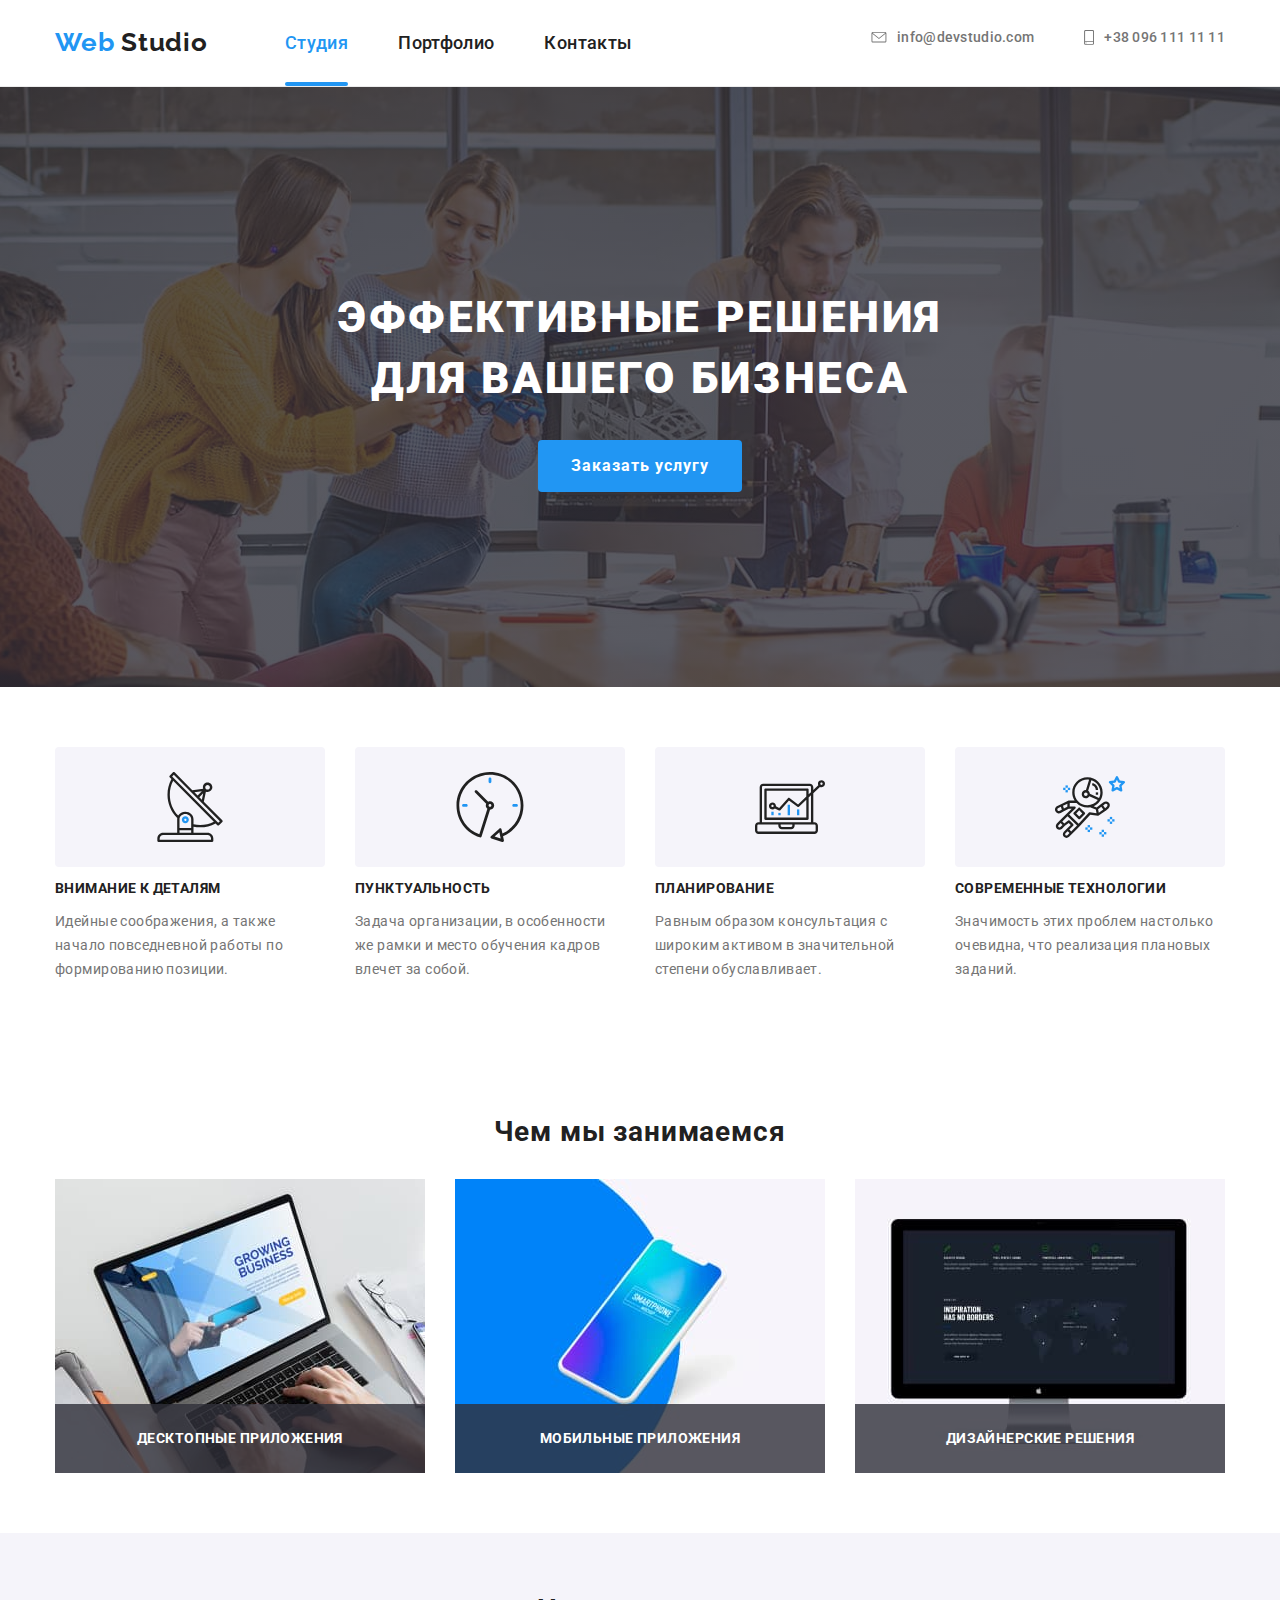
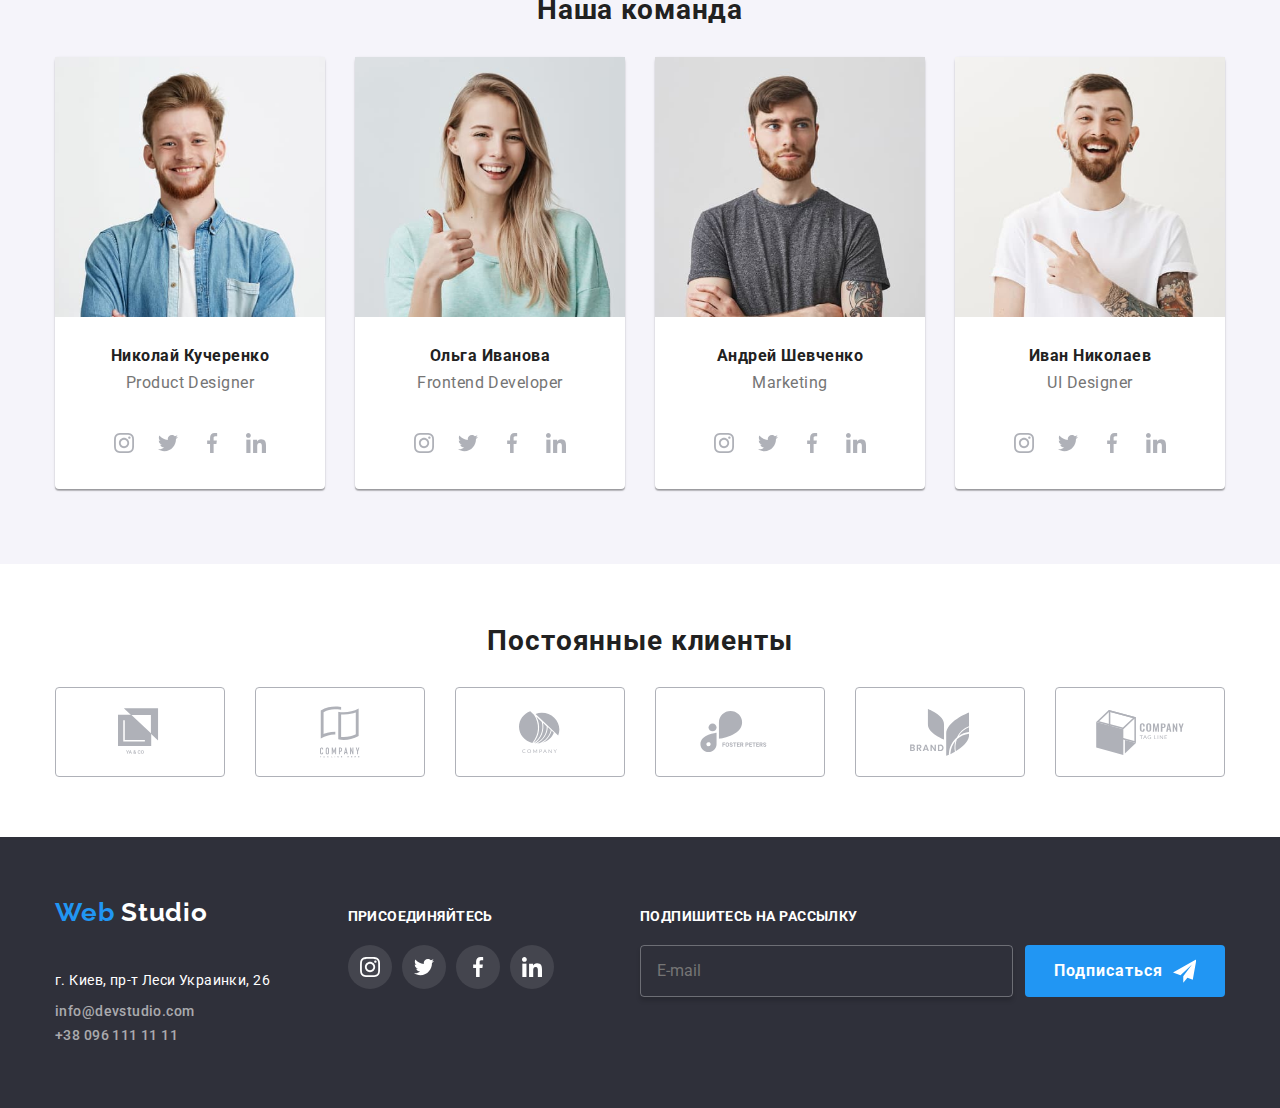
==== commit d50cddc5: "Додає фото команди" ====
--- a/index.html
+++ b/index.html
@@ -179,15 +179,20 @@
           <h2 class="section-title">Наша команда</h2>
           <ul class="team-list">
             <li class="worker-card">
-              <img
-                class="photo"
-                src="./images/smith-photo.jpg"
-                alt="фото Джона Смитта"
-                width="270"
-                height="260"
-              />
+              <div class="thumb">
+                <img
+                  class="photo"
+                  srcset="
+                    ./images/kucherenko.jpg    1x,
+                    ./images/kucherenko@2x.jpg 2x,
+                    ./images/kucherenko@3x.jpg 3x
+                  "
+                  src="./images/kucherenko.jpg"
+                  alt="фото Николая Кучеренка"
+                />
+              </div>
               <div class="worker-info">
-                <h3 class="worker-name">John Smith</h3>
+                <h3 class="worker-name">Николай Кучеренко</h3>
                 <p class="worker-profession">Product Designer</p>
                 <ul class="socials-list">
                   <li>
@@ -239,15 +244,20 @@
             </li>
 
             <li class="worker-card">
-              <img
-                class="photo"
-                src="./images/steward-photo.jpg"
-                alt="фото Марты Стюарт"
-                width="270"
-                height="260"
-              />
+              <div class="thumb">
+                <img
+                  class="photo"
+                  srcset="
+                    ./images/ivanova.jpg    1x,
+                    ./images/ivanova@2x.jpg 2x,
+                    ./images/ivanova@3x.jpg 3x
+                  "
+                  src="./images/ivanova.jpg"
+                  alt="фото Ольги Ивановой"
+                />
+              </div>
               <div class="worker-info">
-                <h3 class="worker-name">Marta Stewart</h3>
+                <h3 class="worker-name">Ольга Иванова</h3>
                 <p class="worker-profession">Frontend Developer</p>
                 <ul class="socials-list">
                   <li>
@@ -299,15 +309,20 @@
             </li>
 
             <li class="worker-card">
-              <img
-                class="photo"
-                src="./images/jakis-photo.jpg"
-                alt="фото Роберта Джекиса"
-                width="270"
-                height="260"
-              />
+              <div class="thumb">
+                <img
+                  class="photo"
+                  srcset="
+                    ./images/shevchenko.jpg    1x,
+                    ./images/shevchenko@2x.jpg 2x,
+                    ./images/shevchenko@3x.jpg 3x
+                  "
+                  src="./images/shevchenko.jpg"
+                  alt="фото Андрея Шевченка"
+                />
+              </div>
               <div class="worker-info">
-                <h3 class="worker-name">Robert Jakis</h3>
+                <h3 class="worker-name">Андрей Шевченко</h3>
                 <p class="worker-profession">Marketing</p>
                 <ul class="socials-list">
                   <li>
@@ -359,15 +374,20 @@
             </li>
 
             <li class="worker-card">
-              <img
-                class="photo"
-                src="./images/doe-photo.jpg"
-                alt="фото Мартина Доу"
-                width="270"
-                height="260"
-              />
+              <div class="thumb">
+                <img
+                  class="photo"
+                  srcset="
+                    ./images/nikolaev.jpg    1x,
+                    ./images/nikolaev@2x.jpg 2x,
+                    ./images/nikolaev@3x.jpg 3x
+                  "
+                  src="./images/nikolaev.jpg"
+                  alt="фото Ивана Николаева"
+                />
+              </div>
               <div class="worker-info">
-                <h3 class="worker-name">Martin Doe</h3>
+                <h3 class="worker-name">Иван Николаев</h3>
                 <p class="worker-profession">UI Designer</p>
                 <ul class="socials-list">
                   <li>
--- a/css/main.min.css
+++ b/css/main.min.css
@@ -1,2 +1,2 @@
-.site-nav,.services-list,.team-list,.socials-list,.filter,.portfolio,.advantages-list,.clients-list,.footer-contacts,.footer-socials,.contacts-list{padding:0;margin:0;list-style:none}.site-nav .page,.socials-list .socials-link,.portfolio-link,.footer-contacts .contact-link,.contact-link,.logo{text-decoration:none}.socials-list .socials-link,.footer-socials .socials-link{display:-webkit-box;display:-ms-flexbox;display:flex;-webkit-box-pack:center;-ms-flex-pack:center;justify-content:center;padding:12px;width:44px;height:44px;border-radius:50%;-webkit-transition:fill 250ms cubic-bezier(0.4, 0, 0.2, 1);transition:fill 250ms cubic-bezier(0.4, 0, 0.2, 1)}.socials-list .socials-link:hover,.footer-socials .socials-link:hover,.socials-list .socials-link:focus,.footer-socials .socials-link:focus{background-color:#2196f3}/*! modern-normalize v0.6.0 | MIT License | https://github.com/sindresorhus/modern-normalize */*,*::before,*::after{-webkit-box-sizing:border-box;box-sizing:border-box}:root{-moz-tab-size:4;-o-tab-size:4;tab-size:4}html{line-height:1.15;-webkit-text-size-adjust:100%}body{margin:0}body{font-family:system-ui,-apple-system,"Segoe UI",Roboto,Helvetica,Arial,sans-serif,"Apple Color Emoji","Segoe UI Emoji"}hr{height:0}abbr[title]{-webkit-text-decoration:underline dotted;text-decoration:underline dotted}b,strong{font-weight:bolder}code,kbd,samp,pre{font-family:SFMono-Regular, Consolas, "Liberation Mono", Menlo, monospace;font-size:1em}small{font-size:80%}sub,sup{font-size:75%;line-height:0;position:relative;vertical-align:baseline}sub{bottom:-0.25em}sup{top:-0.5em}button,input,optgroup,select,textarea{font-family:inherit;font-size:100%;line-height:1.15;margin:0}button,select{text-transform:none}button,[type="button"],[type="reset"],[type="submit"]{-webkit-appearance:button}button::-moz-focus-inner,[type="button"]::-moz-focus-inner,[type="reset"]::-moz-focus-inner,[type="submit"]::-moz-focus-inner{border-style:none;padding:0}button:-moz-focusring,[type="button"]:-moz-focusring,[type="reset"]:-moz-focusring,[type="submit"]:-moz-focusring{outline:1px dotted ButtonText}fieldset{padding:0.35em 0.75em 0.625em}legend{padding:0}progress{vertical-align:baseline}[type="number"]::-webkit-inner-spin-button,[type="number"]::-webkit-outer-spin-button{height:auto}[type="search"]{-webkit-appearance:textfield;outline-offset:-2px}[type="search"]::-webkit-search-decoration{-webkit-appearance:none}::-webkit-file-upload-button{-webkit-appearance:button;font:inherit}summary{display:list-item}.visually-hidden{position:absolute;width:1px;height:1px;margin:-1px;border:0;padding:0;clip:rect(0 0 0 0);overflow:hidden}@media screen and (min-width: 768px){.site-nav{display:-webkit-box;display:-ms-flexbox;display:flex;-webkit-box-pack:center;-ms-flex-pack:center;justify-content:center}.site-nav .item{position:relative}.site-nav .item+.item{margin-left:50px}}@media screen and (min-width: 1200px){.site-nav{margin-left:85px}}.site-nav .page{display:block;margin-bottom:40px;padding-top:8px;padding-bottom:8px;font-size:18px;font-weight:500;line-height:1.2;letter-spacing:0.02em;color:#212121;-webkit-transition:color 250ms cubic-bezier(0.4, 0, 0.2, 1);transition:color 250ms cubic-bezier(0.4, 0, 0.2, 1)}@media screen and (min-width: 768px){.site-nav .page{margin-bottom:0;padding-top:32px;padding-bottom:32px;font-size:14px;font-weight:500}}@media screen and (min-width: 1200px){.site-nav .page{font-size:18px}}.site-nav .page :hover,.site-nav .page :focus{color:#2196f3}.current{color:#2196f3;position:relative}.current::after{display:block;position:absolute;left:0;bottom:0;content:" ";width:100%;height:4px;background-color:#2196f3;border-radius:2px}.hero-title{margin-top:0;margin-bottom:30px;text-align:center;color:#fff;font-weight:900;font-size:26px;line-height:1.6;letter-spacing:0.06em;text-transform:uppercase}@media screen and (min-width: 1200px){.hero-title{font-size:44px;line-height:1.4}}.hero{padding-top:118px;padding-bottom:118px;margin-left:auto;margin-right:auto;text-align:center;max-width:1600px;height:400px;background-image:-webkit-gradient(linear, left top, left bottom, from(rgba(47,48,58,0.8)), to(rgba(47,48,58,0.8))),url(../images/hero-img.jpg);background-image:linear-gradient(rgba(47,48,58,0.8), rgba(47,48,58,0.8)),url(../images/hero-img.jpg);background-position:center;background-repeat:no-repeat;background-size:cover}@media screen and (min-width: 1200px){.hero{height:600px;padding-top:200px;padding-bottom:200px}}.hero-content{max-width:360px;margin-left:auto;margin-right:auto}@media screen and (min-width: 1200px){.hero-content{-webkit-box-align:center;-ms-flex-align:center;align-items:center;max-width:696px}}.button{display:inline-block;border:1px solid transparent;border-radius:4px;padding:10px 32px;min-width:200px;color:#fff;background-color:#2196f3;font-weight:700;font-size:16px;line-height:1.9;text-align:center;letter-spacing:0.06em;text-decoration:none;-webkit-transition:color 250ms cubic-bezier(0.4, 0, 0.2, 1);transition:color 250ms cubic-bezier(0.4, 0, 0.2, 1)}.button:hover,.button:focus{background-color:#fff;color:#2196f3;border-color:#2196f3;outline-color:#2196f3}.section{padding-top:60px;padding-bottom:60px}.section.none{display:none}@media screen and (min-width: 1200px){.section.none{display:block}}.section-title{margin-top:0;margin-bottom:30px;color:#212121;font-weight:700;font-size:28px;line-height:1.2;letter-spacing:0.03em;text-align:center}.services-list{display:-webkit-box;display:-ms-flexbox;display:flex}@media screen and (max-width: 1199px){.services-list{display:none}}.services-list .item{position:relative;width:calc((100% - 60px) / 3)}.services-list .item:not(:last-child){margin-right:30px}.none{display:none}.service-title{position:absolute;left:0;bottom:0;margin-top:0;margin-bottom:0;padding-top:27px;padding-bottom:27px;width:100%;color:#fff;font-size:14px;line-height:1.1;text-align:center;letter-spacing:0.03em;text-transform:uppercase;background-color:rgba(47,48,58,0.8)}.section.background{background-color:#f5f4fa}@media screen and (min-width: 768px){.team-list{display:-webkit-box;display:-ms-flexbox;display:flex;-ms-flex-wrap:wrap;flex-wrap:wrap;margin:-15px}}.worker-card{margin:15px;margin-bottom:30px;-webkit-box-shadow:0px 2px 1px rgba(0,0,0,0.2),0px 1px 1px rgba(0,0,0,0.14),0px 1px 3px rgba(0,0,0,0.12);box-shadow:0px 2px 1px rgba(0,0,0,0.2),0px 1px 1px rgba(0,0,0,0.14),0px 1px 3px rgba(0,0,0,0.12);border-radius:4px;background-color:#fff}@media screen and (min-width: 768px){.worker-card{width:calc((100% - 30px * 2) / 2)}}@media screen and (min-width: 1200px){.worker-card{width:calc((100% - 30px * 4) / 4)}}.socials-list{display:-webkit-box;display:-ms-flexbox;display:flex;-webkit-box-pack:center;-ms-flex-pack:center;justify-content:center}.socials-list .socials-link{fill:#afb1b8}.socials-list .socials-link:hover,.socials-list .socials-link:focus{fill:#fff}.worker-info{padding-top:30px;padding-bottom:24px;padding-right:32px;padding-left:32px;text-align:center}.worker-name{margin-top:0;margin-bottom:10px;color:#212121;font-size:16px;line-height:1.1;text-align:center;letter-spacing:0.03em}.worker-profession{margin-top:0;margin-bottom:29px;font-size:16px;line-height:1.1;text-align:center;letter-spacing:0.03em}.footer{background-color:#2f303a}.footer-section{display:-webkit-box;display:-ms-flexbox;display:flex;-webkit-box-orient:vertical;-webkit-box-direction:normal;-ms-flex-direction:column;flex-direction:column;-webkit-box-align:center;-ms-flex-align:center;align-items:center;padding-top:60px;padding-bottom:60px}@media screen and (min-width: 768px){.footer-section{-webkit-box-orient:horizontal;-webkit-box-direction:normal;-ms-flex-direction:row;flex-direction:row;-ms-flex-wrap:wrap;flex-wrap:wrap;-ms-flex-pack:distribute;justify-content:space-around;-webkit-box-align:baseline;-ms-flex-align:baseline;align-items:baseline}}@media screen and (min-width: 1200px){.footer-section{-webkit-box-align:baseline;-ms-flex-align:baseline;align-items:baseline}}.footer-section.logo{margin-bottom:20px}.portfolio .link{color:#212121}.filter{display:-webkit-box;display:-ms-flexbox;display:flex;-ms-flex-wrap:wrap;flex-wrap:wrap;-webkit-box-pack:center;-ms-flex-pack:center;justify-content:center;margin-bottom:40px;-webkit-box-pack:start;-ms-flex-pack:start;justify-content:flex-start}@media screen and (min-width: 768px){.filter{-webkit-box-pack:center;-ms-flex-pack:center;justify-content:center;margin-bottom:30px}}@media screen and (min-width: 1200px){.filter{margin-bottom:50px}}.filter .item{margin-right:8px;margin-bottom:15px}.filter-button{padding-top:6px;padding-bottom:6px;padding-left:22px;padding-right:22px;border:transparent;border-radius:4px;outline:none;font-weight:500;font-size:16px;line-height:1.6;text-align:center;letter-spacing:0.03em;color:#212121;background-color:#f5f4fa;-webkit-transition:background-color 250ms cubic-bezier(0.4, 0, 0.2, 1);transition:background-color 250ms cubic-bezier(0.4, 0, 0.2, 1)}.portfolio .filter-button:hover,.portfolio .filter-button:focus{color:#fff;background-color:#2196f3;-webkit-box-shadow:0px 2px 2px rgba(0,0,0,0.12),0px 1px 2px rgba(0,0,0,0.08),0px 3px 1px rgba(0,0,0,0.1);box-shadow:0px 2px 2px rgba(0,0,0,0.12),0px 1px 2px rgba(0,0,0,0.08),0px 3px 1px rgba(0,0,0,0.1)}.portfolio{margin:-15px}@media screen and (min-width: 768px){.portfolio{display:-webkit-box;display:-ms-flexbox;display:flex;-ms-flex-wrap:wrap;flex-wrap:wrap;-webkit-box-pack:justify;-ms-flex-pack:justify;justify-content:space-between}}.portfolio-card{margin:15px;margin-bottom:30px;border-top-left-radius:5px;border-top-right-radius:5px;margin-bottom:30px;border:1px solid #eeeeee;border-radius:5px}@media screen and (min-width: 768px){.portfolio-card{width:calc((100% - 30px * 2) / 2)}}@media screen and (min-width: 1200px){.portfolio-card{width:calc((100% - 30px * 3) / 3)}}.portfolio-card:hover,.portfolio-card:focus{-webkit-box-shadow:1px 4px 6px rgba(0,0,0,0.16),0px 4px 4px rgba(0,0,0,0.06),0px 1px 1px rgba(0,0,0,0.12);box-shadow:1px 4px 6px rgba(0,0,0,0.16),0px 4px 4px rgba(0,0,0,0.06),0px 1px 1px rgba(0,0,0,0.12)}.portfolio-link{display:block}.portfolio-description{padding-top:20px;padding-bottom:20px;padding-right:24px;padding-left:24px}.portfolio-item{margin-top:0;margin-bottom:4px;font-weight:700;font-size:18px;line-height:2;letter-spacing:0.06em;color:#212121}.portfolio-type{margin-top:0;margin-bottom:0;color:#757575;font-size:16px;line-height:1.9;letter-spacing:0.03em}.portfolio-top{position:relative;overflow:hidden}.content-overlay{position:absolute;display:inline-block;bottom:0;left:0;width:100%;height:100%;margin:0;padding:77px 24px;font-size:18px;line-height:1.6;letter-spacing:0.03em;color:#fff;background-color:rgba(33,150,243,0.9);-webkit-transform:translateY(100%);transform:translateY(100%);-webkit-transition:-webkit-transform 250ms cubic-bezier(0.4, 0, 0.2, 1);transition:-webkit-transform 250ms cubic-bezier(0.4, 0, 0.2, 1);transition:transform 250ms cubic-bezier(0.4, 0, 0.2, 1);transition:transform 250ms cubic-bezier(0.4, 0, 0.2, 1), -webkit-transform 250ms cubic-bezier(0.4, 0, 0.2, 1)}.portfolio-card .portfolio-link:hover .content-overlay,.portfolio-card .portfolio-link:focus .content-overlay{-webkit-transform:translateY(0);transform:translateY(0)}@media screen and (min-width: 768px){.content-overlay{padding:49px 24px}}@media screen and (min-width: 1200px){.content-overlay{padding:63px 24px}}.advantages-list{margin:-15px}@media screen and (min-width: 768px){.advantages-list{display:-webkit-box;display:-ms-flexbox;display:flex;-ms-flex-wrap:wrap;flex-wrap:wrap}}.advantages-list .text{font-size:14px;line-height:1.7;letter-spacing:0.03em}.advantages-item{margin:15px}@media screen and (min-width: 768px){.advantages-item{width:calc((100% - 30px * 2) / 2)}}@media screen and (min-width: 1200px){.advantages-item{width:calc((100% - 30px * 4) / 4)}}.advantages-title{margin-bottom:10px;color:#212121;font-weight:700;font-size:14px;line-height:1.1;letter-spacing:0.03em;text-transform:uppercase}@media screen and (max-width: 767px){.advantages-title{text-align:center}}.advantages-icon{display:-webkit-box;display:-ms-flexbox;display:flex;-webkit-box-pack:center;-ms-flex-pack:center;justify-content:center;padding-top:25px;padding-bottom:25px;background-color:#f5f4fa;border-radius:4px}.backdrop{position:fixed;top:0;left:0;width:100%;height:100%;z-index:999;overflow-y:scroll;padding-left:15px;padding-right:15px;background-color:rgba(0,0,0,0.2);-webkit-transition:250ms cubic-bezier(0.4, 0, 0.2, 1);transition:250ms cubic-bezier(0.4, 0, 0.2, 1)}.is-hidden{opacity:0;pointer-events:none;-webkit-transform:scale(1.5);transform:scale(1.5)}.modal{position:absolute;min-width:450px;top:50%;left:50%;-webkit-transform:translate(-50%, -50%);transform:translate(-50%, -50%);background-color:#fff}@media screen and (min-width: 1200px){.modal{min-width:528px}}.menu-container{position:absolute;top:100%;left:0;padding-top:60px;padding-bottom:60px;width:100%;text-align:center;padding:20px;z-index:10;background-color:#fff}@media screen and (max-width: 767px){.menu-container{display:none;position:absolute;top:100%;left:0;width:100%}.menu-container.is-open{display:block}}@media screen and (min-width: 768px){.menu-container{display:-webkit-box;display:-ms-flexbox;display:flex;position:static;-ms-flex-pack:distribute;justify-content:space-around;-webkit-box-align:center;-ms-flex-align:center;align-items:center;padding:0}}.page-header{position:relative}.menu-button{display:inline-block;margin:0;padding:0;border:none;width:40px;height:40px;padding:10px;background-color:transparent;border:none;outline:none}.menu-button:hover .menu-open,.menu-button:focus .menu-open{fill:#2196f3}.menu-button:hover .menu-close,.menu-button:focus .menu-close{fill:#2196f3}@media screen and (min-width: 768px){.menu-button{display:none}}.menu-button .menu-open{display:none}.menu-button.is-open .menu-open{display:block}.menu-button.is-open .menu-close{display:none}.clients-list{display:-webkit-box;display:-ms-flexbox;display:flex;-ms-flex-wrap:wrap;flex-wrap:wrap;margin:-15px}.client-item{margin:15px;width:calc((100% - 30px * 2) / 2)}@media screen and (min-width: 768px){.client-item{width:calc((100% - 30px * 3) / 3)}}@media screen and (min-width: 1200px){.client-item{width:calc((100% - 30px * 6) / 6)}}.client-link{display:-webkit-box;display:-ms-flexbox;display:flex;-webkit-box-pack:center;-ms-flex-pack:center;justify-content:center;-webkit-box-align:center;-ms-flex-align:center;align-items:center;width:100%;height:90px;border:1px solid #afb1b8;border-radius:4px;fill:#afb1b8;-webkit-transition:fill 250ms cubic-bezier(0.4, 0, 0.2, 1),border 250ms cubic-bezier(0.4, 0, 0.2, 1);transition:fill 250ms cubic-bezier(0.4, 0, 0.2, 1),border 250ms cubic-bezier(0.4, 0, 0.2, 1)}.client-link:hover,.client-link:focus{fill:#2196f3;border:1px solid #2196f3}html{-webkit-box-sizing:border-box;box-sizing:border-box}*,*::before,*::after{-webkit-box-sizing:inherit;box-sizing:inherit}body{color:#757575;font-family:Roboto, sans-serif}img{display:block;max-width:100%;height:auto}.container{margin-left:auto;margin-right:auto;padding-left:15px;padding-right:15px}@media screen and (min-width: 480px){.container{width:480px}}@media screen and (min-width: 768px){.container{width:768px}}@media screen and (min-width: 1200px){.container{width:1200px}}.connection-form{padding:40px;width:450px;-webkit-box-shadow:0px 2px 1px rgba(0,0,0,0.2),0px 1px 1px rgba(0,0,0,0.14),0px 1px 3px rgba(0,0,0,0.12);box-shadow:0px 2px 1px rgba(0,0,0,0.2),0px 1px 1px rgba(0,0,0,0.14),0px 1px 3px rgba(0,0,0,0.12);border-radius:4px}@media screen and (min-width: 1200px){.connection-form{width:528px}}.form-title{display:inline-block;margin-top:0;margin-bottom:30px;font-weight:700;font-size:20px;line-height:1.2;text-align:center;letter-spacing:0.03em;color:#212121}.form-field{position:relative;display:block;width:100%;margin-bottom:28px}.form-label{position:absolute;top:50%;left:42px;-webkit-transform:translateY(-50%);transform:translateY(-50%);-webkit-transition:-webkit-transform 250ms cubic-bezier(0.4, 0, 0.2, 1);transition:-webkit-transform 250ms cubic-bezier(0.4, 0, 0.2, 1);transition:transform 250ms cubic-bezier(0.4, 0, 0.2, 1);transition:transform 250ms cubic-bezier(0.4, 0, 0.2, 1), -webkit-transform 250ms cubic-bezier(0.4, 0, 0.2, 1);font-size:14px;line-height:1.1;letter-spacing:0.01em;color:#757575}.form-input:focus+.form-label,.form-input:hover+.form-label,.form-input:not(:placeholder-shown)+.form-label{font-size:12px;color:#2196f3;border-color:#2196f3;-webkit-transform:translate(-25px, -40px);transform:translate(-25px, -40px)}.form-input{width:100%;margin:0;padding:12px 42px;font-size:14px;line-height:1.1;letter-spacing:0.01em;border:1px solid rgba(33,33,33,0.2);border-radius:4px}.form-input:focus{border-color:#2196f3;outline-color:#2196f3}.form-icon{position:absolute;top:50%;left:16px;-webkit-transform:translateY(-50%);transform:translateY(-50%);-webkit-transition:fill 250ms cubic-bezier(0.4, 0, 0.2, 1);transition:fill 250ms cubic-bezier(0.4, 0, 0.2, 1)}.form-input:focus ~ .form-icon,.form-input:hover ~ .form-icon,.form-input:not(:placeholder-shown) ~ .form-icon{fill:#2196f3}.textarea{resize:none;padding:12px 16px;width:100%;min-height:120px;border:1px solid rgba(33,33,33,0.2);border-radius:4px}.textarea:focus{border-color:#2196f3;outline-color:#2196f3}.checkbox-icon{display:inline-block;vertical-align:middle;width:15px;height:15px;border:2px solid #212121;border-radius:2px;-webkit-transition:fill 250ms cubic-bezier(0.4, 0, 0.2, 1);transition:fill 250ms cubic-bezier(0.4, 0, 0.2, 1)}@media screen and (min-width: 1200px){.checkbox-icon{margin-right:8px}}.checkbox:checked+.checkbox-icon{border-color:#2196f3;background-color:#2196f3;background-image:url("../images/checkbox.svg");background-size:contain;background-origin:border-box}.agreement-text{font-size:12px;line-height:1.7;letter-spacing:0.03em}@media screen and (min-width: 1200px){.agreement-text{font-size:14px}}.agreement-link{font-size:12px;line-height:1.7;letter-spacing:0.03em;color:#2196f3}@media screen and (min-width: 1200px){.agreement-link{font-size:14px}}.form-button{display:block;margin-left:auto;margin-right:auto;min-width:200px;height:50px;background-color:#2196f3;-webkit-box-shadow:0px 4px 4px rgba(0,0,0,0.15);box-shadow:0px 4px 4px rgba(0,0,0,0.15);border-radius:4px}.close-button{position:absolute;display:block;top:0;right:0;-webkit-transform:translate(-50%, 50%);transform:translate(-50%, 50%);width:30px;height:30px;-webkit-transition:color 250ms cubic-bezier(0.4, 0, 0.2, 1);transition:color 250ms cubic-bezier(0.4, 0, 0.2, 1);background-color:#fff;border:none;outline:none;border-radius:50%;border:1px solid rgba(0,0,0,0.1)}.close-button:hover,.close-button:focus{fill:#2196f3}.footer-contacts{margin-bottom:60px;text-align:center}@media screen and (min-width: 1200px){.footer-contacts{text-align:start}}.footer-contacts .contact-link{font-style:normal;color:rgba(255,255,255,0.6);font-size:14px;line-height:1.7;letter-spacing:0.03em;-webkit-transition:color 250ms cubic-bezier(0.4, 0, 0.2, 1);transition:color 250ms cubic-bezier(0.4, 0, 0.2, 1)}.footer-contacts .contact-link:hover,.footer-contacts .contact-link:focus{color:#2196f3}.address{text-align:center}@media screen and (min-width: 768px){.address{width:calc(100% / 2)}}@media screen and (min-width: 1200px){.address{width:calc(100% / 4);text-align:start}}.address-info{margin-bottom:8px;font-style:normal;color:#fff;font-size:14px;line-height:1.7;letter-spacing:0.03em}.label{display:inline-block;margin-bottom:20px;text-align:center;color:#fff;font-weight:700;font-size:14px;line-height:1.1;letter-spacing:0.03em;text-transform:uppercase;text-align:center}.sign-us{text-align:center;width:100%}@media screen and (min-width: 768px){.sign-us{width:calc(100% / 2)}}@media screen and (min-width: 1200px){.sign-us{width:calc(100% / 4);text-align:start}}.sign-button{display:-webkit-box;display:-ms-flexbox;display:flex;padding:10px 28px;-webkit-box-align:center;-ms-flex-align:center;align-items:center;margin-left:auto;margin-right:auto}.sign-icon{display:inline-block;margin-left:10px;fill:#fff;-webkit-transition:fill 250ms cubic-bezier(0.4, 0, 0.2, 1);transition:fill 250ms cubic-bezier(0.4, 0, 0.2, 1)}.button:hover .sign-icon{fill:#2196f3}.sign-input{margin-bottom:20px;width:100%;padding:15px 16px;font-size:16px;line-height:1.25;color:#fff;border:1px solid rgba(255,255,255,0.3);outline:#2196f3;-webkit-box-sizing:border-box;box-sizing:border-box;-webkit-box-shadow:0px 4px 4px rgba(0,0,0,0.15);box-shadow:0px 4px 4px rgba(0,0,0,0.15);border-radius:4px;background:rgba(0,0,0,0)}@media screen and (min-width: 1200px){.sign-input{margin-right:12px;margin-bottom:0;width:358px}}.sign-input:hover,.sign-input:focus{border-color:#2196f3;outline-color:#2196f3}.sign-form{margin-left:auto;margin-right:auto;max-width:450px}@media screen and (min-width: 1200px){.sign-form{display:-webkit-box;display:-ms-flexbox;display:flex;max-width:358px}}.join-us{margin-bottom:60px;text-align:center}@media screen and (min-width: 768px){.join-us{width:calc(100% / 2)}}@media screen and (min-width: 1200px){.join-us{width:calc(100% / 4);text-align:start}}.footer-socials{display:-webkit-box;display:-ms-flexbox;display:flex;-webkit-box-pack:center;-ms-flex-pack:center;justify-content:center}.footer-socials .item{margin-right:10px}.footer-socials .socials-link{background-color:rgba(255,255,255,0.1);fill:#fff;-webkit-transition:background-color 250ms cubic-bezier(0.4, 0, 0.2, 1);transition:background-color 250ms cubic-bezier(0.4, 0, 0.2, 1)}.contacts-list{text-align:center}@media screen and (min-width: 1200px){.contacts-list{display:-webkit-box;display:-ms-flexbox;display:flex;margin-left:auto}.contacts-list .item+.item{margin-left:50px}}.contacts-list .item{margin-bottom:16px}@media screen and (min-width: 768px){.contacts-list .item{margin-bottom:10px}}.contact-link{display:-webkit-box;display:-ms-flexbox;display:flex;-webkit-box-align:center;-ms-flex-align:center;align-items:center;-webkit-box-pack:center;-ms-flex-pack:center;justify-content:center;color:#757575;font-weight:500;font-size:14px;line-height:1.1;letter-spacing:0.02em;-webkit-transition:color 250ms cubic-bezier(0.4, 0, 0.2, 1);transition:color 250ms cubic-bezier(0.4, 0, 0.2, 1)}.contact-link:hover,.contact-link:focus{color:#2196f3}.envelope-icon{width:16px;height:11.2px;margin-right:10px;fill:#757575;-webkit-transition:color 250ms cubic-bezier(0.4, 0, 0.2, 1);transition:color 250ms cubic-bezier(0.4, 0, 0.2, 1)}.contact-link:hover .envelope-icon,.contact-link:focus .envelope-icon{fill:#2196f3}.smartphone-icon{width:10px;height:14.94px;margin-right:10px;fill:#757575;-webkit-transition:color 250ms cubic-bezier(0.4, 0, 0.2, 1);transition:color 250ms cubic-bezier(0.4, 0, 0.2, 1)}.contact-link:hover .smartphone-icon,.contacts-link:focus .smartphone-icon{fill:#2196f3}.page-header{border-bottom:1px solid #ececec}.header-menu{display:-webkit-box;display:-ms-flexbox;display:flex;-webkit-box-align:center;-ms-flex-align:center;align-items:center;-webkit-box-pack:justify;-ms-flex-pack:justify;justify-content:space-between}.logo{display:inline-block;color:#2196f3;font-family:Raleway, sans-serif;font-weight:700;font-size:24px;line-height:1.2;letter-spacing:0.03em}@media screen and (min-width: 1200px){.logo{font-size:26px}}.logo.accent{color:#212121}.address .logo{margin-bottom:20px}.logo.inverse{color:#fff}
+.site-nav,.services-list,.team-list,.socials-list,.filter,.portfolio,.advantages-list,.clients-list,.footer-contacts,.footer-socials,.contacts-list{padding:0;margin:0;list-style:none}.site-nav .page,.socials-list .socials-link,.portfolio-link,.footer-contacts .contact-link,.contact-link,.logo{text-decoration:none}.socials-list .socials-link,.footer-socials .socials-link{display:-webkit-box;display:-ms-flexbox;display:flex;-webkit-box-pack:center;-ms-flex-pack:center;justify-content:center;padding:12px;width:44px;height:44px;border-radius:50%;-webkit-transition:fill 250ms cubic-bezier(0.4, 0, 0.2, 1);transition:fill 250ms cubic-bezier(0.4, 0, 0.2, 1)}.socials-list .socials-link:hover,.footer-socials .socials-link:hover,.socials-list .socials-link:focus,.footer-socials .socials-link:focus{background-color:#2196f3}/*! modern-normalize v0.6.0 | MIT License | https://github.com/sindresorhus/modern-normalize */*,*::before,*::after{-webkit-box-sizing:border-box;box-sizing:border-box}:root{-moz-tab-size:4;-o-tab-size:4;tab-size:4}html{line-height:1.15;-webkit-text-size-adjust:100%}body{margin:0}body{font-family:system-ui,-apple-system,"Segoe UI",Roboto,Helvetica,Arial,sans-serif,"Apple Color Emoji","Segoe UI Emoji"}hr{height:0}abbr[title]{-webkit-text-decoration:underline dotted;text-decoration:underline dotted}b,strong{font-weight:bolder}code,kbd,samp,pre{font-family:SFMono-Regular, Consolas, "Liberation Mono", Menlo, monospace;font-size:1em}small{font-size:80%}sub,sup{font-size:75%;line-height:0;position:relative;vertical-align:baseline}sub{bottom:-0.25em}sup{top:-0.5em}button,input,optgroup,select,textarea{font-family:inherit;font-size:100%;line-height:1.15;margin:0}button,select{text-transform:none}button,[type="button"],[type="reset"],[type="submit"]{-webkit-appearance:button}button::-moz-focus-inner,[type="button"]::-moz-focus-inner,[type="reset"]::-moz-focus-inner,[type="submit"]::-moz-focus-inner{border-style:none;padding:0}button:-moz-focusring,[type="button"]:-moz-focusring,[type="reset"]:-moz-focusring,[type="submit"]:-moz-focusring{outline:1px dotted ButtonText}fieldset{padding:0.35em 0.75em 0.625em}legend{padding:0}progress{vertical-align:baseline}[type="number"]::-webkit-inner-spin-button,[type="number"]::-webkit-outer-spin-button{height:auto}[type="search"]{-webkit-appearance:textfield;outline-offset:-2px}[type="search"]::-webkit-search-decoration{-webkit-appearance:none}::-webkit-file-upload-button{-webkit-appearance:button;font:inherit}summary{display:list-item}.visually-hidden{position:absolute;width:1px;height:1px;margin:-1px;border:0;padding:0;clip:rect(0 0 0 0);overflow:hidden}@media screen and (min-width: 768px){.site-nav{display:-webkit-box;display:-ms-flexbox;display:flex;-webkit-box-pack:center;-ms-flex-pack:center;justify-content:center}.site-nav .item{position:relative}.site-nav .item+.item{margin-left:50px}}.site-nav .page{display:inline-block;margin-bottom:40px;padding-top:8px;padding-bottom:8px;font-size:18px;font-weight:500;line-height:1.2;letter-spacing:0.02em;color:#212121;-webkit-transition:color 250ms cubic-bezier(0.4, 0, 0.2, 1);transition:color 250ms cubic-bezier(0.4, 0, 0.2, 1)}@media screen and (min-width: 768px){.site-nav .page{margin-bottom:0;padding-top:32px;padding-bottom:32px;font-size:14px;font-weight:500}}@media screen and (min-width: 1200px){.site-nav .page{font-size:18px}}.site-nav .page :hover,.site-nav .page :focus{color:#2196f3}.current{color:#2196f3;position:relative}.current::after{display:block;position:absolute;left:0;bottom:0;content:" ";width:100%;height:4px;background-color:#2196f3;border-radius:2px}.site-nav .current{color:#2196f3}.hero-title{margin-top:0;margin-bottom:30px;text-align:center;color:#fff;font-weight:900;font-size:26px;line-height:1.6;letter-spacing:0.06em;text-transform:uppercase}@media screen and (min-width: 1200px){.hero-title{font-size:44px;line-height:1.4}}.hero{padding-top:118px;padding-bottom:118px;margin-left:auto;margin-right:auto;text-align:center;max-width:1600px;height:400px;background-image:-webkit-gradient(linear, left top, left bottom, from(rgba(47,48,58,0.8)), to(rgba(47,48,58,0.8))),url(../images/hero-img.jpg);background-image:linear-gradient(rgba(47,48,58,0.8), rgba(47,48,58,0.8)),url(../images/hero-img.jpg);background-position:center;background-repeat:no-repeat;background-size:cover}@media screen and (min-width: 1200px){.hero{height:600px;padding-top:200px;padding-bottom:200px}}.hero-content{max-width:360px;margin-left:auto;margin-right:auto}@media screen and (min-width: 1200px){.hero-content{-webkit-box-align:center;-ms-flex-align:center;align-items:center;max-width:696px}}.button{display:inline-block;border:1px solid transparent;border-radius:4px;padding:10px 32px;min-width:200px;color:#fff;background-color:#2196f3;font-weight:700;font-size:16px;line-height:1.9;text-align:center;letter-spacing:0.06em;text-decoration:none;-webkit-transition:color 250ms cubic-bezier(0.4, 0, 0.2, 1);transition:color 250ms cubic-bezier(0.4, 0, 0.2, 1)}.button:hover,.button:focus{background-color:#fff;color:#2196f3;border-color:#2196f3;outline-color:#2196f3}.section{padding-top:60px;padding-bottom:60px}.section.none{display:none}@media screen and (min-width: 1200px){.section.none{display:block}}.section-title{margin-top:0;margin-bottom:30px;color:#212121;font-weight:700;font-size:28px;line-height:1.2;letter-spacing:0.03em;text-align:center}.services-list{display:-webkit-box;display:-ms-flexbox;display:flex}@media screen and (max-width: 1199px){.services-list{display:none}}.services-list .item{position:relative;width:calc((100% - 60px) / 3)}.services-list .item:not(:last-child){margin-right:30px}.none{display:none}.service-title{position:absolute;left:0;bottom:0;margin-top:0;margin-bottom:0;padding-top:27px;padding-bottom:27px;width:100%;color:#fff;font-size:14px;line-height:1.1;text-align:center;letter-spacing:0.03em;text-transform:uppercase;background-color:rgba(47,48,58,0.8)}.section.background{background-color:#f5f4fa}@media screen and (min-width: 768px){.team-list{display:-webkit-box;display:-ms-flexbox;display:flex;-ms-flex-wrap:wrap;flex-wrap:wrap;margin:-15px}}.worker-card{margin:15px;margin-bottom:30px;-webkit-box-shadow:0px 2px 1px rgba(0,0,0,0.2),0px 1px 1px rgba(0,0,0,0.14),0px 1px 3px rgba(0,0,0,0.12);box-shadow:0px 2px 1px rgba(0,0,0,0.2),0px 1px 1px rgba(0,0,0,0.14),0px 1px 3px rgba(0,0,0,0.12);border-radius:4px;background-color:#fff}@media screen and (min-width: 768px){.worker-card{width:calc((100% - 30px * 2) / 2)}}@media screen and (min-width: 1200px){.worker-card{width:calc((100% - 30px * 4) / 4)}}.worker-card img{display:block;width:100%;height:100%;-o-object-fit:cover;object-fit:cover;-o-object-position:top;object-position:top}.thumb{height:320px}@media screen and (min-width: 768px){.thumb{height:260px}}.socials-list{display:-webkit-box;display:-ms-flexbox;display:flex;-webkit-box-pack:center;-ms-flex-pack:center;justify-content:center}.socials-list .socials-link{fill:#afb1b8}.socials-list .socials-link:hover,.socials-list .socials-link:focus{fill:#fff}.worker-info{padding-top:30px;padding-bottom:24px;padding-right:32px;padding-left:32px;text-align:center}.worker-name{margin-top:0;margin-bottom:10px;color:#212121;font-size:16px;line-height:1.1;text-align:center;letter-spacing:0.03em}.worker-profession{margin-top:0;margin-bottom:29px;font-size:16px;line-height:1.1;text-align:center;letter-spacing:0.03em}.footer{background-color:#2f303a}.footer-section{display:-webkit-box;display:-ms-flexbox;display:flex;-webkit-box-orient:vertical;-webkit-box-direction:normal;-ms-flex-direction:column;flex-direction:column;-webkit-box-align:center;-ms-flex-align:center;align-items:center;padding-top:60px;padding-bottom:60px}@media screen and (min-width: 768px){.footer-section{-webkit-box-orient:horizontal;-webkit-box-direction:normal;-ms-flex-direction:row;flex-direction:row;-ms-flex-wrap:wrap;flex-wrap:wrap;-ms-flex-pack:distribute;justify-content:space-around;-webkit-box-align:baseline;-ms-flex-align:baseline;align-items:baseline}}@media screen and (min-width: 1200px){.footer-section{-webkit-box-align:baseline;-ms-flex-align:baseline;align-items:baseline;-webkit-box-pack:justify;-ms-flex-pack:justify;justify-content:space-between}}.footer-section.logo{margin-bottom:20px}.portfolio .link{color:#212121}.filter{display:-webkit-box;display:-ms-flexbox;display:flex;-ms-flex-wrap:wrap;flex-wrap:wrap;-webkit-box-pack:center;-ms-flex-pack:center;justify-content:center;margin-bottom:40px;-webkit-box-pack:start;-ms-flex-pack:start;justify-content:flex-start}@media screen and (min-width: 768px){.filter{-webkit-box-pack:center;-ms-flex-pack:center;justify-content:center;margin-bottom:30px}}@media screen and (min-width: 1200px){.filter{margin-bottom:50px}}.filter .item{margin-right:8px;margin-bottom:15px}.filter-button{padding-top:6px;padding-bottom:6px;padding-left:22px;padding-right:22px;border:transparent;border-radius:4px;outline:none;font-weight:500;font-size:16px;line-height:1.6;text-align:center;letter-spacing:0.03em;color:#212121;background-color:#f5f4fa;-webkit-transition:background-color 250ms cubic-bezier(0.4, 0, 0.2, 1);transition:background-color 250ms cubic-bezier(0.4, 0, 0.2, 1)}.portfolio .filter-button:hover,.portfolio .filter-button:focus{color:#fff;background-color:#2196f3;-webkit-box-shadow:0px 2px 2px rgba(0,0,0,0.12),0px 1px 2px rgba(0,0,0,0.08),0px 3px 1px rgba(0,0,0,0.1);box-shadow:0px 2px 2px rgba(0,0,0,0.12),0px 1px 2px rgba(0,0,0,0.08),0px 3px 1px rgba(0,0,0,0.1)}.portfolio{margin:-15px}@media screen and (min-width: 768px){.portfolio{display:-webkit-box;display:-ms-flexbox;display:flex;-ms-flex-wrap:wrap;flex-wrap:wrap;-webkit-box-pack:justify;-ms-flex-pack:justify;justify-content:space-between}}.portfolio-card{margin:15px;margin-bottom:30px;border-top-left-radius:5px;border-top-right-radius:5px;margin-bottom:30px;border:1px solid #eeeeee;border-radius:5px}@media screen and (min-width: 768px){.portfolio-card{width:calc((100% - 30px * 2) / 2)}}@media screen and (min-width: 1200px){.portfolio-card{width:calc((100% - 30px * 3) / 3)}}.portfolio-card:hover,.portfolio-card:focus{-webkit-box-shadow:1px 4px 6px rgba(0,0,0,0.16),0px 4px 4px rgba(0,0,0,0.06),0px 1px 1px rgba(0,0,0,0.12);box-shadow:1px 4px 6px rgba(0,0,0,0.16),0px 4px 4px rgba(0,0,0,0.06),0px 1px 1px rgba(0,0,0,0.12)}.portfolio-link{display:block}.portfolio-description{padding-top:20px;padding-bottom:20px;padding-right:24px;padding-left:24px}.portfolio-item{margin-top:0;margin-bottom:4px;font-weight:700;font-size:18px;line-height:2;letter-spacing:0.06em;color:#212121}.portfolio-type{margin-top:0;margin-bottom:0;color:#757575;font-size:16px;line-height:1.9;letter-spacing:0.03em}.portfolio-top{position:relative;overflow:hidden}.content-overlay{position:absolute;display:inline-block;bottom:0;left:0;width:100%;height:100%;margin:0;padding:77px 24px;font-size:18px;line-height:1.6;letter-spacing:0.03em;color:#fff;background-color:rgba(33,150,243,0.9);-webkit-transform:translateY(100%);transform:translateY(100%);-webkit-transition:-webkit-transform 250ms cubic-bezier(0.4, 0, 0.2, 1);transition:-webkit-transform 250ms cubic-bezier(0.4, 0, 0.2, 1);transition:transform 250ms cubic-bezier(0.4, 0, 0.2, 1);transition:transform 250ms cubic-bezier(0.4, 0, 0.2, 1), -webkit-transform 250ms cubic-bezier(0.4, 0, 0.2, 1)}.portfolio-card .portfolio-link:hover .content-overlay,.portfolio-card .portfolio-link:focus .content-overlay{-webkit-transform:translateY(0);transform:translateY(0)}@media screen and (min-width: 768px){.content-overlay{padding:49px 24px}}@media screen and (min-width: 1200px){.content-overlay{padding:63px 24px}}.advantages-list{margin:-15px}@media screen and (min-width: 768px){.advantages-list{display:-webkit-box;display:-ms-flexbox;display:flex;-ms-flex-wrap:wrap;flex-wrap:wrap}}.advantages-list .text{font-size:14px;line-height:1.7;letter-spacing:0.03em}.advantages-item{margin:15px}@media screen and (min-width: 768px){.advantages-item{width:calc((100% - 30px * 2) / 2)}}@media screen and (min-width: 1200px){.advantages-item{width:calc((100% - 30px * 4) / 4)}}.advantages-title{margin-bottom:10px;color:#212121;font-weight:700;font-size:14px;line-height:1.1;letter-spacing:0.03em;text-transform:uppercase}@media screen and (max-width: 767px){.advantages-title{text-align:center}}.advantages-icon{display:-webkit-box;display:-ms-flexbox;display:flex;-webkit-box-pack:center;-ms-flex-pack:center;justify-content:center;padding-top:25px;padding-bottom:25px;background-color:#f5f4fa;border-radius:4px}.backdrop{position:fixed;top:0;left:0;width:100%;height:100%;z-index:999;overflow-y:scroll;padding-left:15px;padding-right:15px;background-color:rgba(0,0,0,0.2);-webkit-transition:250ms cubic-bezier(0.4, 0, 0.2, 1);transition:250ms cubic-bezier(0.4, 0, 0.2, 1)}.is-hidden{opacity:0;pointer-events:none;-webkit-transform:scale(1.5);transform:scale(1.5)}.modal{position:absolute;min-width:450px;top:50%;left:50%;-webkit-transform:translate(-50%, -50%);transform:translate(-50%, -50%);background-color:#fff}@media screen and (min-width: 1200px){.modal{min-width:528px}}.menu-container{position:absolute;top:100%;left:0;padding-top:60px;padding-bottom:60px;width:100%;text-align:center;padding:20px;z-index:10;background-color:#fff}@media screen and (max-width: 767px){.menu-container{display:none;position:absolute;top:100%;left:0;width:100%}.menu-container.is-open{display:block}}@media screen and (min-width: 768px){.menu-container{display:-webkit-box;display:-ms-flexbox;display:flex;position:static;-ms-flex-pack:distribute;justify-content:space-around;-webkit-box-align:center;-ms-flex-align:center;align-items:center;padding:0;max-width:550px}}@media screen and (min-width: 1200px){.menu-container{padding:0;max-width:940px}}.page-header{position:relative}.menu-button{display:inline-block;margin:0;padding:0;border:none;width:40px;height:40px;padding:10px;background-color:transparent;border:none;outline:none}.menu-button:hover .menu-open,.menu-button:focus .menu-open{fill:#2196f3}.menu-button:hover .menu-close,.menu-button:focus .menu-close{fill:#2196f3}@media screen and (min-width: 768px){.menu-button{display:none}}.menu-button .menu-open{display:none}.menu-button.is-open .menu-open{display:block}.menu-button.is-open .menu-close{display:none}.clients-list{display:-webkit-box;display:-ms-flexbox;display:flex;-ms-flex-wrap:wrap;flex-wrap:wrap;margin:-15px}.client-item{margin:15px;width:calc((100% - 30px * 2) / 2)}@media screen and (min-width: 768px){.client-item{width:calc((100% - 30px * 3) / 3)}}@media screen and (min-width: 1200px){.client-item{width:calc((100% - 30px * 6) / 6)}}.client-link{display:-webkit-box;display:-ms-flexbox;display:flex;-webkit-box-pack:center;-ms-flex-pack:center;justify-content:center;-webkit-box-align:center;-ms-flex-align:center;align-items:center;width:100%;height:90px;border:1px solid #afb1b8;border-radius:4px;fill:#afb1b8;-webkit-transition:fill 250ms cubic-bezier(0.4, 0, 0.2, 1),border 250ms cubic-bezier(0.4, 0, 0.2, 1);transition:fill 250ms cubic-bezier(0.4, 0, 0.2, 1),border 250ms cubic-bezier(0.4, 0, 0.2, 1)}.client-link:hover,.client-link:focus{fill:#2196f3;border:1px solid #2196f3}html{-webkit-box-sizing:border-box;box-sizing:border-box}*,*::before,*::after{-webkit-box-sizing:inherit;box-sizing:inherit}body{color:#757575;font-family:Roboto, sans-serif}img{display:block;max-width:100%;height:auto}.container{margin-left:auto;margin-right:auto;padding-left:15px;padding-right:15px}@media screen and (min-width: 480px){.container{width:480px}}@media screen and (min-width: 768px){.container{width:768px}}@media screen and (min-width: 1200px){.container{width:1200px}}.connection-form{padding:40px;width:450px;-webkit-box-shadow:0px 2px 1px rgba(0,0,0,0.2),0px 1px 1px rgba(0,0,0,0.14),0px 1px 3px rgba(0,0,0,0.12);box-shadow:0px 2px 1px rgba(0,0,0,0.2),0px 1px 1px rgba(0,0,0,0.14),0px 1px 3px rgba(0,0,0,0.12);border-radius:4px}@media screen and (min-width: 1200px){.connection-form{width:528px}}.form-title{display:inline-block;margin-top:0;margin-bottom:30px;font-weight:700;font-size:20px;line-height:1.2;text-align:center;letter-spacing:0.03em;color:#212121}.form-field{position:relative;display:block;width:100%;margin-bottom:28px}.form-label{position:absolute;top:50%;left:42px;-webkit-transform:translateY(-50%);transform:translateY(-50%);-webkit-transition:-webkit-transform 250ms cubic-bezier(0.4, 0, 0.2, 1);transition:-webkit-transform 250ms cubic-bezier(0.4, 0, 0.2, 1);transition:transform 250ms cubic-bezier(0.4, 0, 0.2, 1);transition:transform 250ms cubic-bezier(0.4, 0, 0.2, 1), -webkit-transform 250ms cubic-bezier(0.4, 0, 0.2, 1);font-size:14px;line-height:1.1;letter-spacing:0.01em;color:#757575}.form-input:focus+.form-label,.form-input:hover+.form-label,.form-input:not(:placeholder-shown)+.form-label{font-size:12px;color:#2196f3;border-color:#2196f3;-webkit-transform:translate(-25px, -40px);transform:translate(-25px, -40px)}.form-input{width:100%;margin:0;padding:12px 42px;font-size:14px;line-height:1.1;letter-spacing:0.01em;border:1px solid rgba(33,33,33,0.2);border-radius:4px}.form-input:focus{border-color:#2196f3;outline-color:#2196f3}.form-icon{position:absolute;top:50%;left:16px;-webkit-transform:translateY(-50%);transform:translateY(-50%);-webkit-transition:fill 250ms cubic-bezier(0.4, 0, 0.2, 1);transition:fill 250ms cubic-bezier(0.4, 0, 0.2, 1)}.form-input:focus ~ .form-icon,.form-input:hover ~ .form-icon,.form-input:not(:placeholder-shown) ~ .form-icon{fill:#2196f3}.textarea{resize:none;padding:12px 16px;width:100%;min-height:120px;border:1px solid rgba(33,33,33,0.2);border-radius:4px}.textarea:focus{border-color:#2196f3;outline-color:#2196f3}.checkbox-icon{display:inline-block;vertical-align:middle;width:15px;height:15px;border:2px solid #212121;border-radius:2px;-webkit-transition:fill 250ms cubic-bezier(0.4, 0, 0.2, 1);transition:fill 250ms cubic-bezier(0.4, 0, 0.2, 1)}@media screen and (min-width: 1200px){.checkbox-icon{margin-right:8px}}.checkbox:checked+.checkbox-icon{border-color:#2196f3;background-color:#2196f3;background-image:url("../images/checkbox.svg");background-size:contain;background-origin:border-box}.agreement-text{font-size:12px;line-height:1.7;letter-spacing:0.03em}@media screen and (min-width: 1200px){.agreement-text{font-size:14px}}.agreement-link{font-size:12px;line-height:1.7;letter-spacing:0.03em;color:#2196f3}@media screen and (min-width: 1200px){.agreement-link{font-size:14px}}.form-button{display:block;margin-left:auto;margin-right:auto;min-width:200px;height:50px;background-color:#2196f3;-webkit-box-shadow:0px 4px 4px rgba(0,0,0,0.15);box-shadow:0px 4px 4px rgba(0,0,0,0.15);border-radius:4px}.close-button{position:absolute;display:block;top:0;right:0;-webkit-transform:translate(-50%, 50%);transform:translate(-50%, 50%);width:30px;height:30px;-webkit-transition:color 250ms cubic-bezier(0.4, 0, 0.2, 1);transition:color 250ms cubic-bezier(0.4, 0, 0.2, 1);background-color:#fff;border:none;outline:none;border-radius:50%;border:1px solid rgba(0,0,0,0.1)}.close-button:hover,.close-button:focus{fill:#2196f3}.footer-contacts{margin-bottom:60px;text-align:center}@media screen and (min-width: 1200px){.footer-contacts{text-align:start;margin-bottom:0}}.footer-contacts .contact-link{font-style:normal;color:rgba(255,255,255,0.6);font-size:14px;line-height:1.7;letter-spacing:0.03em;-webkit-transition:color 250ms cubic-bezier(0.4, 0, 0.2, 1);transition:color 250ms cubic-bezier(0.4, 0, 0.2, 1)}.footer-contacts .contact-link:hover,.footer-contacts .contact-link:focus{color:#2196f3}@media screen and (min-width: 768px){.footer-contacts .contact-link{-webkit-box-pack:center;-ms-flex-pack:center;justify-content:center}}@media screen and (min-width: 1200px){.footer-contacts .contact-link{-webkit-box-pack:start;-ms-flex-pack:start;justify-content:start}}.address{text-align:center}@media screen and (min-width: 768px){.address{width:calc(100% / 2)}}@media screen and (min-width: 1200px){.address{width:calc(100% / 4);text-align:start}}.address-info{margin-bottom:8px;font-style:normal;color:#fff;font-size:14px;line-height:1.7;letter-spacing:0.03em}.label{display:inline-block;margin-bottom:20px;text-align:center;color:#fff;font-weight:700;font-size:14px;line-height:1.1;letter-spacing:0.03em;text-transform:uppercase;text-align:center}.sign-us{text-align:center;width:100%}@media screen and (min-width: 768px){.sign-us{width:calc(100% / 2)}}@media screen and (min-width: 1200px){.sign-us{text-align:start}}.sign-button{display:-webkit-box;display:-ms-flexbox;display:flex;padding:10px 28px;-webkit-box-align:center;-ms-flex-align:center;align-items:center;margin-left:auto;margin-right:auto}.sign-icon{display:inline-block;margin-left:10px;fill:#fff;-webkit-transition:fill 250ms cubic-bezier(0.4, 0, 0.2, 1);transition:fill 250ms cubic-bezier(0.4, 0, 0.2, 1)}.button:hover .sign-icon{fill:#2196f3}.sign-input{margin-bottom:20px;width:100%;padding:15px 16px;font-size:16px;line-height:1.25;color:#fff;border:1px solid rgba(255,255,255,0.3);outline:#2196f3;-webkit-box-sizing:border-box;box-sizing:border-box;-webkit-box-shadow:0px 4px 4px rgba(0,0,0,0.15);box-shadow:0px 4px 4px rgba(0,0,0,0.15);border-radius:4px;background:rgba(0,0,0,0)}@media screen and (min-width: 1200px){.sign-input{margin-right:12px;margin-bottom:0;min-width:358px}}.sign-input:hover,.sign-input:focus{border-color:#2196f3;outline-color:#2196f3}.sign-form{margin-left:auto;margin-right:auto}@media screen and (min-width: 1200px){.sign-form{display:-webkit-box;display:-ms-flexbox;display:flex;margin:0}}.join-us{margin-bottom:60px;text-align:center}@media screen and (min-width: 768px){.join-us{width:calc(100% / 2)}}@media screen and (min-width: 1200px){.join-us{margin-bottom:0;width:calc(100% / 4);text-align:start}}.footer-socials{display:-webkit-box;display:-ms-flexbox;display:flex;-webkit-box-pack:center;-ms-flex-pack:center;justify-content:center}@media screen and (min-width: 1200px){.footer-socials{-webkit-box-pack:start;-ms-flex-pack:start;justify-content:start}}.footer-socials .item{margin-right:10px}.footer-socials .socials-link{background-color:rgba(255,255,255,0.1);fill:#fff;-webkit-transition:background-color 250ms cubic-bezier(0.4, 0, 0.2, 1);transition:background-color 250ms cubic-bezier(0.4, 0, 0.2, 1)}.contacts-list{text-align:center}@media screen and (min-width: 1200px){.contacts-list{display:-webkit-box;display:-ms-flexbox;display:flex;margin-left:auto}.contacts-list .item+.item{margin-left:50px}}.contacts-list .item{margin-bottom:16px}@media screen and (min-width: 768px){.contacts-list .item{margin-bottom:10px}}.contact-link{display:-webkit-box;display:-ms-flexbox;display:flex;-webkit-box-align:center;-ms-flex-align:center;align-items:center;-webkit-box-pack:center;-ms-flex-pack:center;justify-content:center;color:#757575;font-weight:500;font-size:14px;line-height:1.1;letter-spacing:0.02em;-webkit-transition:color 250ms cubic-bezier(0.4, 0, 0.2, 1);transition:color 250ms cubic-bezier(0.4, 0, 0.2, 1)}.contact-link:hover,.contact-link:focus{color:#2196f3}.envelope-icon{width:16px;height:11.2px;margin-right:10px;fill:#757575;-webkit-transition:color 250ms cubic-bezier(0.4, 0, 0.2, 1);transition:color 250ms cubic-bezier(0.4, 0, 0.2, 1)}.contact-link:hover .envelope-icon,.contact-link:focus .envelope-icon{fill:#2196f3}.smartphone-icon{width:10px;height:14.94px;margin-right:10px;fill:#757575;-webkit-transition:color 250ms cubic-bezier(0.4, 0, 0.2, 1);transition:color 250ms cubic-bezier(0.4, 0, 0.2, 1)}.contact-link:hover .smartphone-icon,.contacts-link:focus .smartphone-icon{fill:#2196f3}.page-header{border-bottom:1px solid #ececec}.header-menu{display:-webkit-box;display:-ms-flexbox;display:flex;-webkit-box-align:center;-ms-flex-align:center;align-items:center;-webkit-box-pack:justify;-ms-flex-pack:justify;justify-content:space-between}.logo{display:inline-block;color:#2196f3;font-family:Raleway, sans-serif;font-weight:700;font-size:24px;line-height:1.2;letter-spacing:0.03em}@media screen and (min-width: 1200px){.logo{font-size:26px}}.logo.accent{color:#212121}.address .logo{margin-bottom:20px}.logo.inverse{color:#fff}
 /*# sourceMappingURL=main.min.css.map */